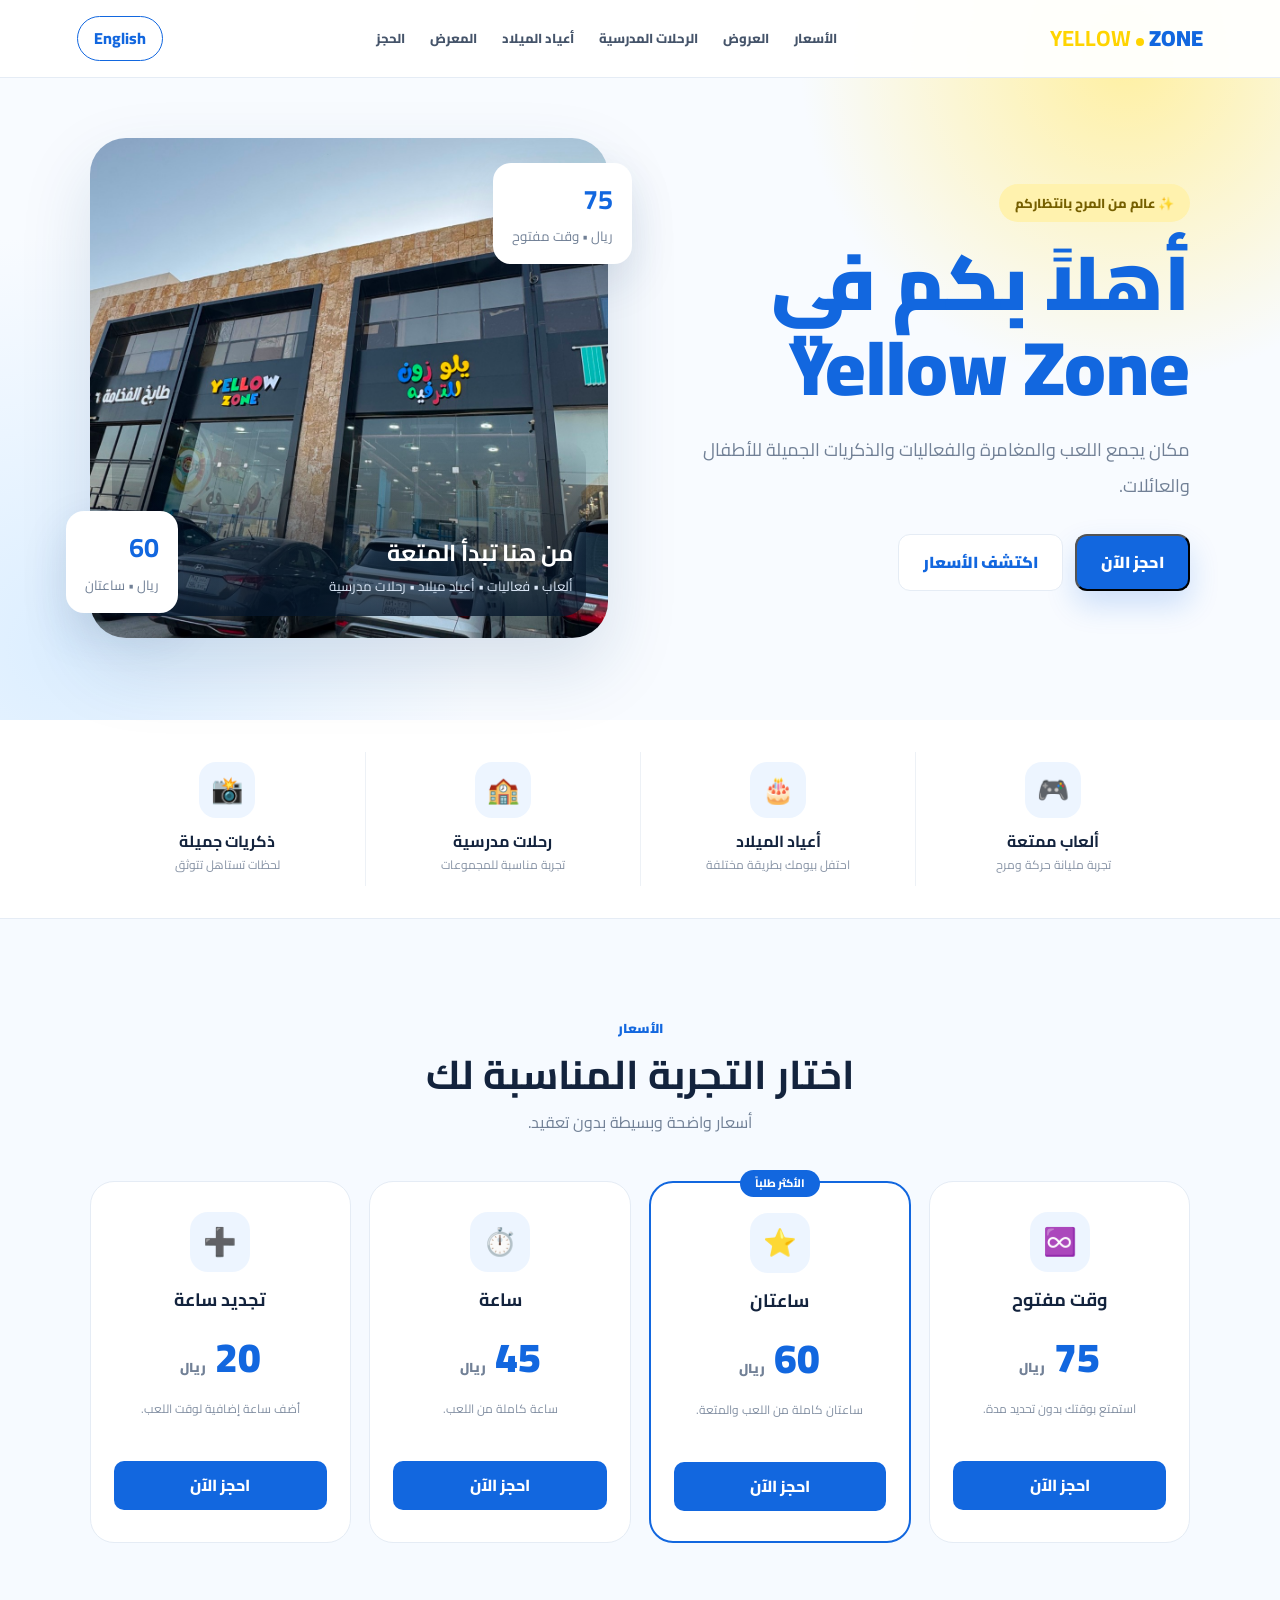
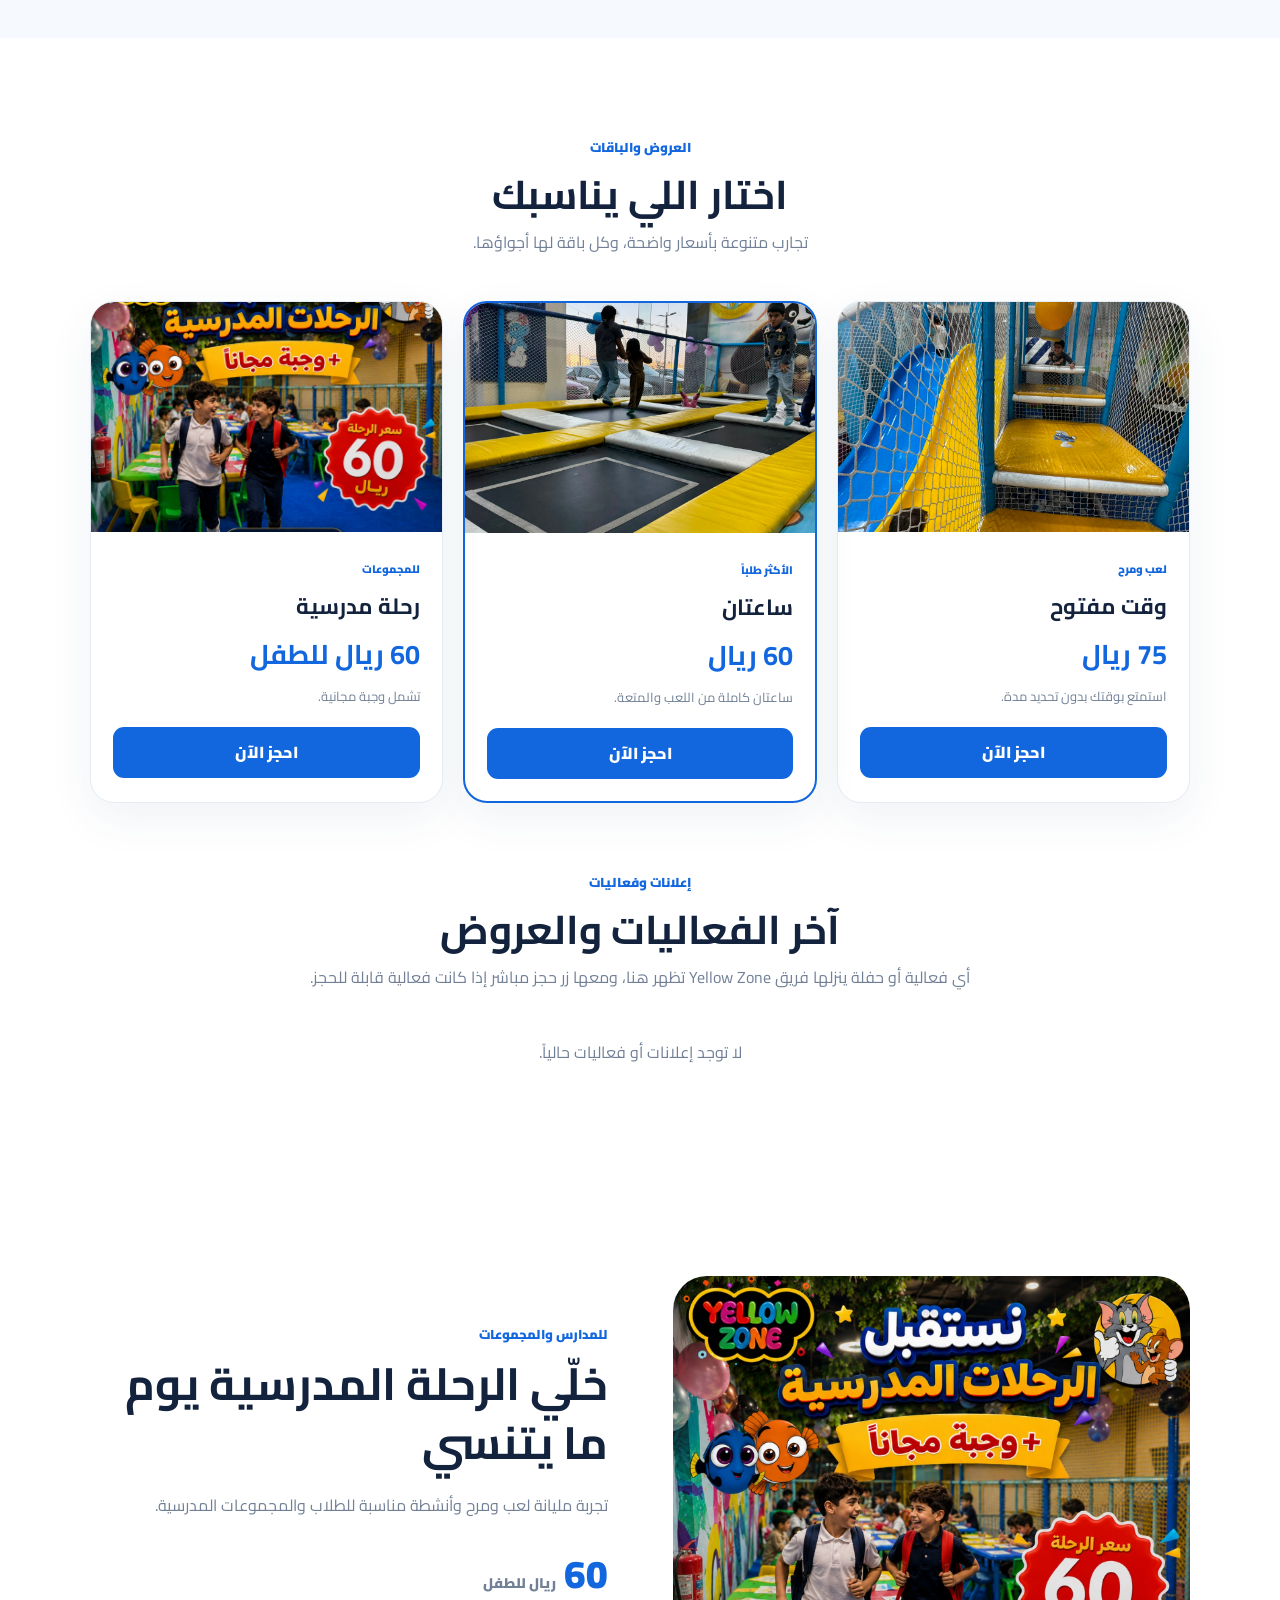
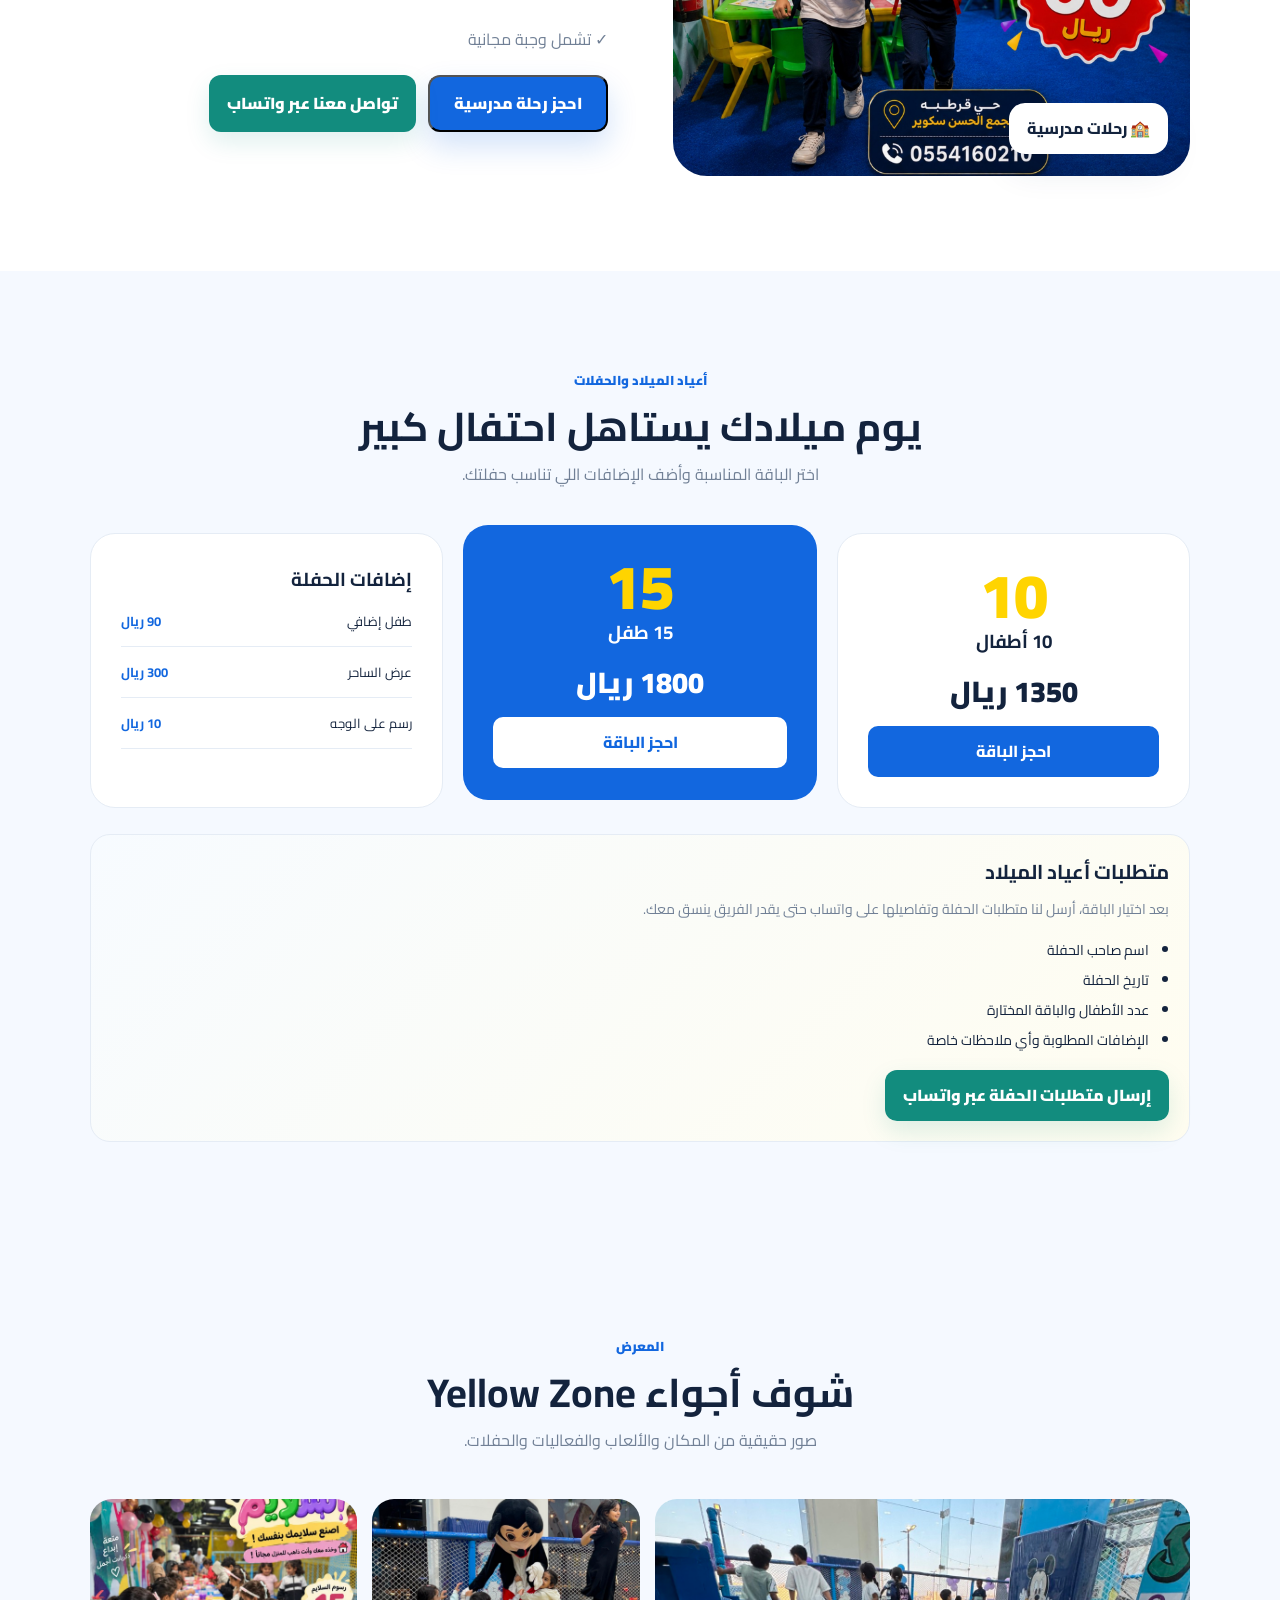
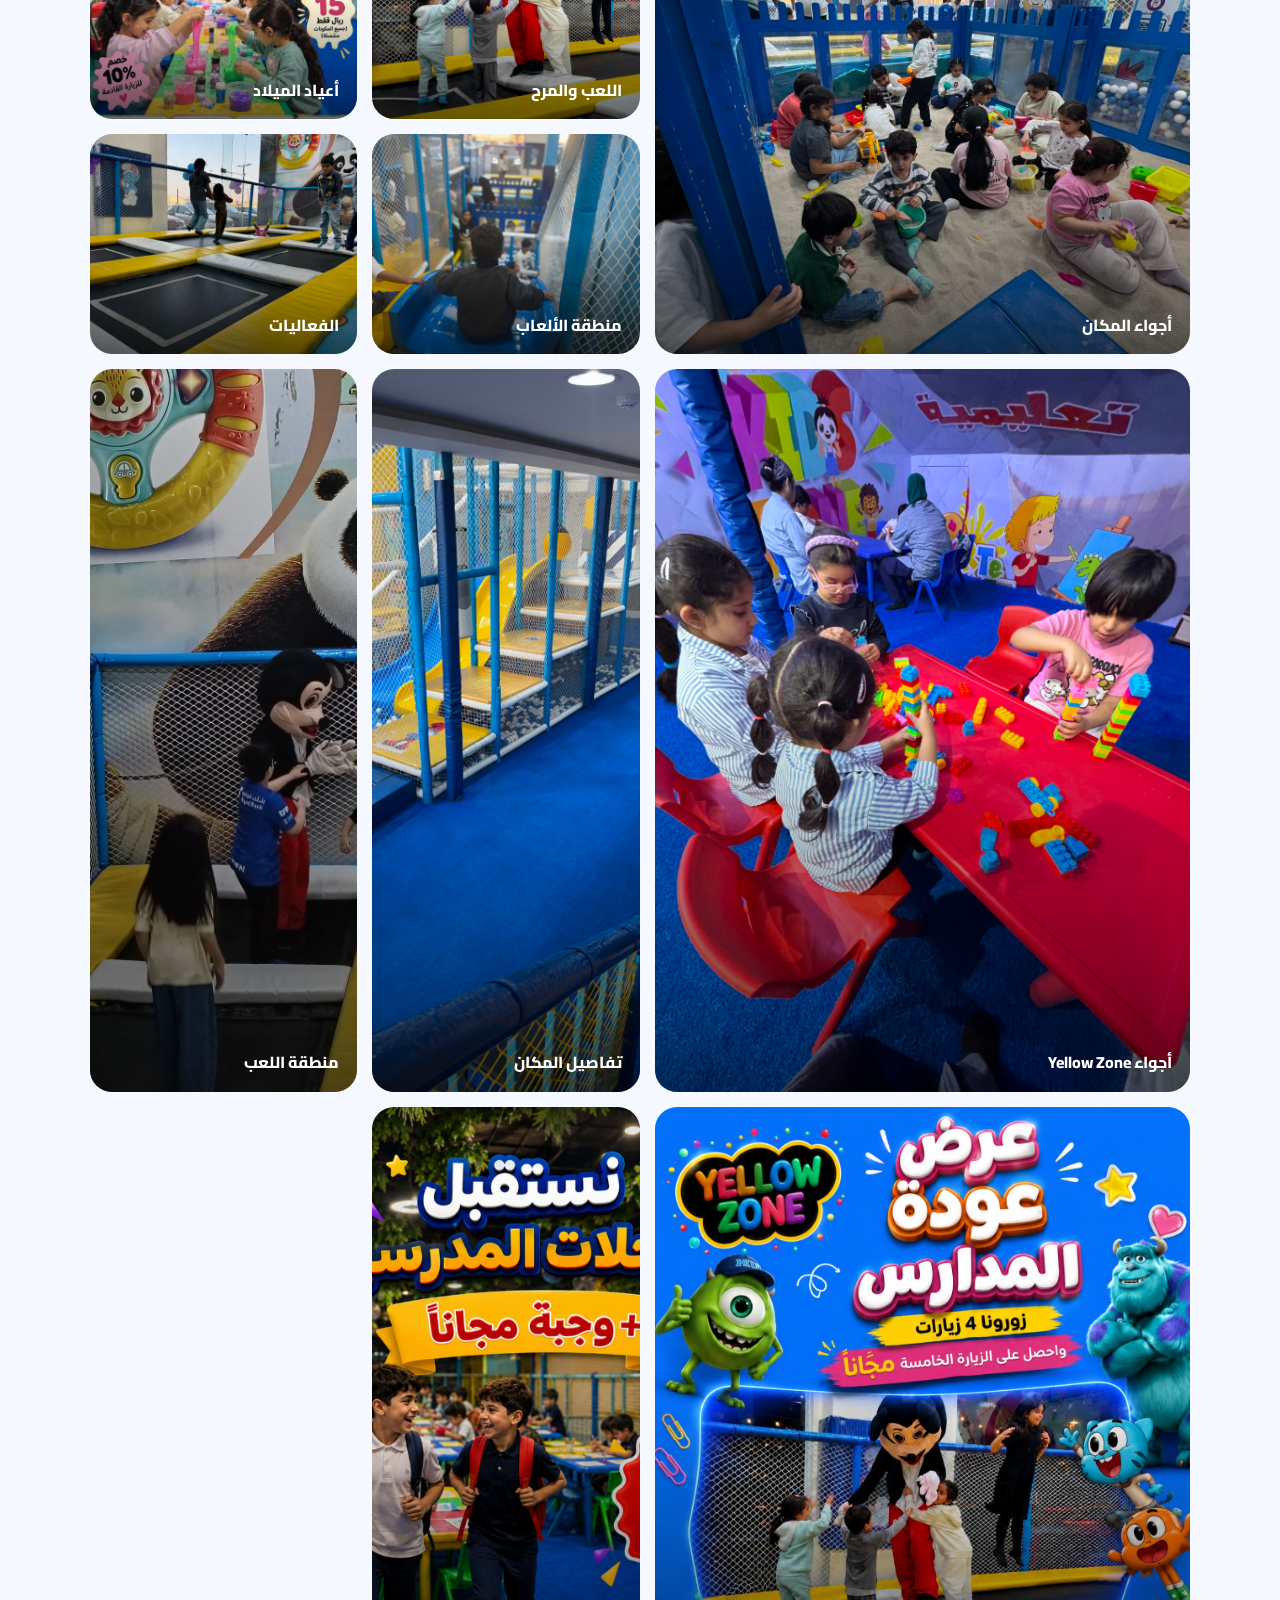
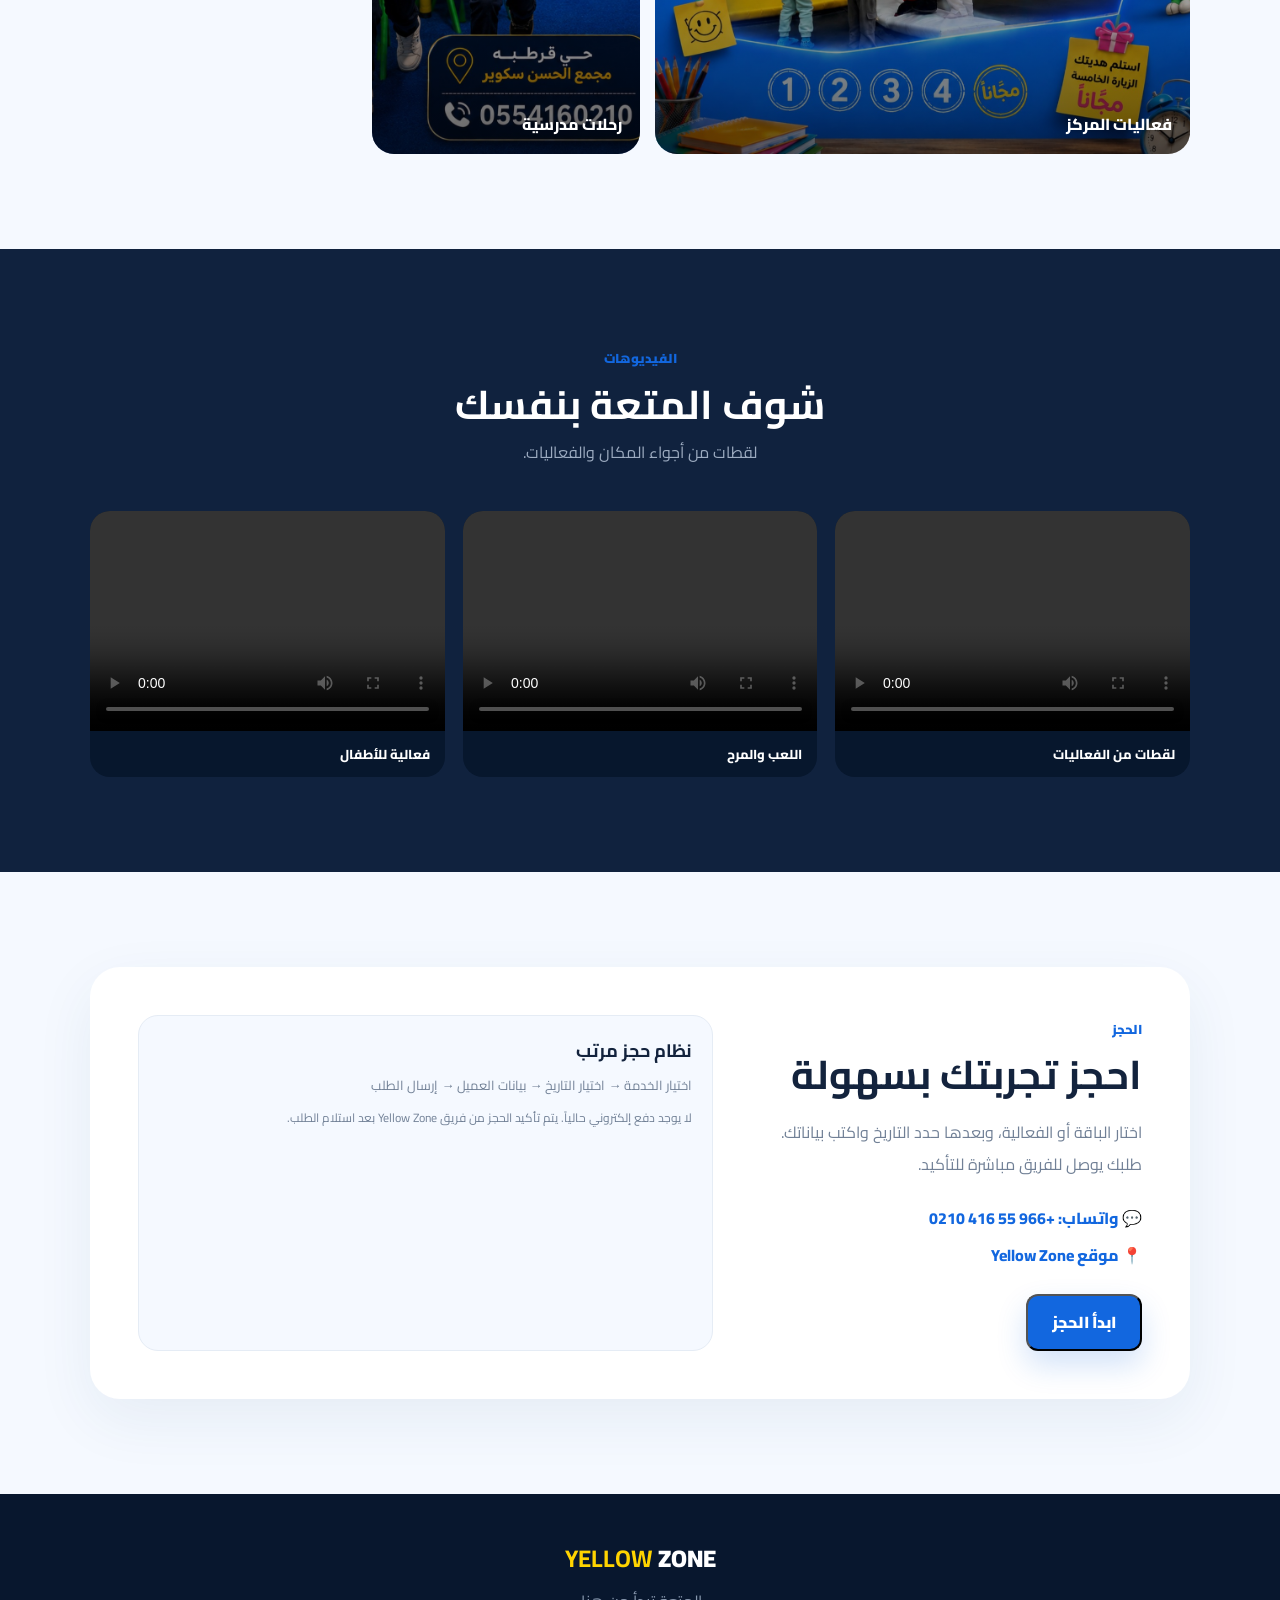
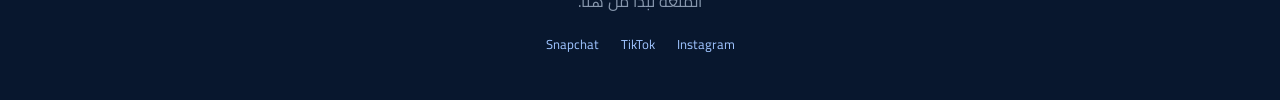
==== index.html @ bbde6876 "Add WhatsApp party and school trip contact" ====
<!doctype html>
<html lang="ar" dir="rtl">
<head>
<meta charset="utf-8">
<meta name="viewport" content="width=device-width,initial-scale=1">
<title>Yellow Zone | المنطقة الصفراء</title>
<meta name="description" content="Yellow Zone - ألعاب وفعاليات وأعياد ميلاد ورحلات مدرسية">
<style>
@import url('https://fonts.googleapis.com/css2?family=Cairo:wght@400;600;700;800;900&display=swap');
:root{--blue:#1267df;--blue2:#0a4fae;--yellow:#ffd400;--ink:#13233d;--muted:#718096;--bg:#f5f9ff;--line:#e5ecf5;--white:#fff;--green:#12a36b;--danger:#d64545}
*{box-sizing:border-box;margin:0;padding:0}html{scroll-behavior:smooth}body{font-family:Cairo,Arial,sans-serif;color:var(--ink);background:var(--bg);line-height:1.7}a{text-decoration:none;color:inherit}button,input,select,textarea{font:inherit}button{cursor:pointer}body.modal-open{overflow:hidden}
header{position:fixed;z-index:30;top:0;left:0;right:0;height:78px;padding:0 6%;display:flex;align-items:center;justify-content:space-between;background:rgba(255,255,255,.94);backdrop-filter:blur(16px);border-bottom:1px solid var(--line)}
.logo{font-size:22px;font-weight:900;direction:ltr}.logo b{color:var(--yellow)}.logo span{color:var(--blue)}.logo i{display:inline-block;width:8px;height:8px;border-radius:50%;background:var(--yellow);margin:0 5px}nav{display:flex;gap:25px}nav a{font-size:13px;font-weight:800;color:#45546a}nav a:hover{color:var(--blue)}.lang{border:1px solid var(--blue);background:#fff;color:var(--blue);padding:8px 16px;border-radius:30px;font-weight:800}
.hero{padding:130px 7% 75px;min-height:720px;display:grid;grid-template-columns:1fr 1fr;gap:65px;align-items:center;background:radial-gradient(circle at 88% 8%,#fff0a2,transparent 25%),radial-gradient(circle at 5% 90%,#dceeff,transparent 30%),#f8fbff}.hero-copy{max-width:650px}.badge{display:inline-block;background:#fff2ae;color:#755f00;border-radius:30px;padding:8px 16px;font-size:13px;font-weight:800;margin-bottom:18px}.hero h1{font-size:clamp(43px,6vw,76px);line-height:1.12;margin-bottom:22px;font-weight:900}.hero h1 span{color:var(--blue);display:block}.hero p{color:var(--muted);font-size:18px;line-height:2;margin-bottom:30px}.actions{display:flex;gap:12px}.btn{display:inline-flex;align-items:center;justify-content:center;padding:13px 24px;border-radius:12px;font-weight:900}.primary{background:var(--blue);color:#fff;box-shadow:0 14px 30px #1267df30}.secondary{background:#fff;color:var(--blue);border:1px solid var(--line)}
.hero-media{position:relative;height:500px}.hero-media img{width:100%;height:100%;object-fit:cover;border-radius:36px;box-shadow:0 30px 70px #16447725}.hero-media:after{content:"";position:absolute;inset:auto 22px 22px 22px;height:35%;border-radius:22px;background:linear-gradient(transparent,#06172bcc)}.hero-caption{position:absolute;z-index:2;bottom:38px;right:35px;color:#fff}.hero-caption strong{display:block;font-size:23px}.hero-caption small{color:#dce8f8}.float{position:absolute;z-index:3;background:#fff;padding:14px 19px;border-radius:18px;box-shadow:0 18px 45px #183b6520}.f1{top:25px;right:-24px}.f2{bottom:25px;left:-24px}.float b{display:block;font-size:27px;color:var(--blue)}.float small{color:var(--muted)}
.features{display:grid;grid-template-columns:repeat(4,1fr);background:#fff;border-bottom:1px solid var(--line);padding:32px 7%}.feature{text-align:center;padding:10px 18px;border-left:1px solid #edf1f6}.feature:last-child{border:0}.fi{width:56px;height:56px;display:grid;place-items:center;background:#edf5ff;border-radius:17px;margin:auto auto 10px;font-size:26px}.feature h3{font-size:16px}.feature p{font-size:12px;color:#8793a5}
.section{padding:95px 7%}.head{text-align:center;max-width:720px;margin:0 auto 45px}.label{color:var(--blue);font-size:13px;font-weight:900}.head h2{font-size:40px;line-height:1.35;margin:7px 0}.head p{color:var(--muted)}
.prices{background:#f6faff}.price-grid{display:grid;grid-template-columns:repeat(4,1fr);gap:18px}.card{background:#fff;border:1px solid var(--line);border-radius:24px;padding:30px 23px;text-align:center;transition:.25s}.card:hover{transform:translateY(-7px);box-shadow:0 22px 45px #17487c18}.card.featured{border:2px solid var(--blue);position:relative}.popular{position:absolute;top:-13px;right:50%;transform:translateX(50%);background:var(--blue);color:#fff;border-radius:30px;padding:4px 15px;font-size:11px;font-weight:800}.icon{width:60px;height:60px;display:grid;place-items:center;margin:auto auto 13px;background:#edf5ff;border-radius:18px;font-size:27px}.card h3{font-size:18px}.price{font-size:41px;color:var(--blue);font-weight:900;margin:7px 0}.price small{font-size:13px;color:var(--muted)}.card p{font-size:12px;color:#8390a3;min-height:44px}.card button{width:100%;margin-top:18px;border:0;background:var(--blue);color:#fff;padding:11px;border-radius:10px;font-weight:800}
.split{display:grid;grid-template-columns:1fr 1fr;gap:65px;align-items:center;background:#fff}.photo{position:relative;height:500px}.photo img{width:100%;height:100%;object-fit:cover;border-radius:34px}.photo-tag{position:absolute;bottom:22px;right:22px;background:#fff;border-radius:16px;padding:12px 18px;box-shadow:0 15px 35px #173b611c;font-weight:800}.split h2{font-size:45px;line-height:1.3;margin:8px 0 17px}.split p{color:var(--muted);line-height:2;margin-bottom:20px}.trip-price{font-size:39px;font-weight:900;color:var(--blue);margin-bottom:15px}.trip-price small{font-size:14px;color:var(--muted)}
.birthdays{background:#f5f9ff}.birthday-grid{display:grid;grid-template-columns:1fr 1fr 1fr;gap:20px}.birthday{background:#fff;border:1px solid var(--line);border-radius:25px;padding:30px;text-align:center}.birthday.main{background:var(--blue);color:#fff;border:0;transform:translateY(-8px)}.kids{font-size:62px;line-height:1;font-weight:900;color:var(--yellow)}.birthday-price{font-size:29px;font-weight:900;margin:9px 0}.birthday button{width:100%;border:0;border-radius:10px;padding:12px;background:var(--blue);color:#fff;font-weight:800}.birthday.main button{background:#fff;color:var(--blue)}.extras{text-align:right}.extra{display:flex;justify-content:space-between;padding:14px 0;border-bottom:1px solid var(--line);font-size:13px}.extra strong{color:var(--blue)}
.offers{background:#fff}.offer-grid{display:grid;grid-template-columns:repeat(3,1fr);gap:20px}.offer-card{background:#fff;border:1px solid var(--line);border-radius:24px;overflow:hidden;box-shadow:0 15px 45px #19487812;transition:.25s}.offer-card:hover{transform:translateY(-6px);box-shadow:0 22px 55px #1948781c}.offer-card img{width:100%;height:230px;object-fit:cover;display:block}.offer-body{padding:22px}.offer-body span{font-size:11px;font-weight:900;color:var(--blue)}.offer-body h3{font-size:22px;margin:7px 0}.offer-body strong{font-size:27px;color:var(--blue);display:block;margin-bottom:7px}.offer-body p{font-size:13px;color:var(--muted);min-height:42px}.offer-body button{width:100%;border:0;background:var(--blue);color:#fff;padding:12px;border-radius:11px;font-weight:900}.featured-offer{border:2px solid var(--blue)}
.contact-cta{margin-top:26px;padding:20px;border:1px solid var(--line);border-radius:20px;background:linear-gradient(135deg,#f7fbff,#fffdf0)}.contact-cta h3{margin:0 0 8px;font-size:20px}.contact-cta p{margin:0 0 14px;color:var(--muted);line-height:1.8;font-size:14px}.req-list{margin:0 0 16px;padding-right:20px;color:var(--text);line-height:2;font-size:14px}.req-list li{margin-bottom:2px}.wa-btn{display:inline-flex;align-items:center;justify-content:center;gap:8px;text-decoration:none;border-radius:12px;background:#128c7e;color:#fff;padding:12px 18px;font-weight:900;box-shadow:0 10px 24px #128c7e22}.wa-btn:hover{filter:brightness(.96)}.ads-wrap{margin-top:30px}.ads-grid{display:grid;grid-template-columns:repeat(3,1fr);gap:20px}.ad-card{background:#fff;border:1px solid var(--line);border-radius:24px;overflow:hidden;box-shadow:0 15px 45px #19487812}.ad-card img{width:100%;height:220px;object-fit:cover;display:block}.ad-body{padding:20px}.ad-body h3{font-size:21px}.ad-body p{color:var(--muted);font-size:13px;margin:8px 0 15px}.ad-meta{display:flex;align-items:center;justify-content:space-between;gap:10px}.event-badge{font-size:11px;font-weight:900;color:var(--blue);background:#edf5ff;padding:5px 10px;border-radius:30px}.ad-body button{border:0;background:var(--blue);color:#fff;border-radius:10px;padding:10px 14px;font-weight:900}.empty-ads{display:none;text-align:center;color:var(--muted);padding:20px}
.gallery-grid{display:grid;grid-template-columns:2fr 1fr 1fr;grid-template-rows:220px 220px;gap:15px}.g{position:relative;overflow:hidden;border-radius:22px;background:#dfeeff}.g:first-child{grid-row:span 2}.g img{width:100%;height:100%;object-fit:cover;transition:.35s}.g:hover img{transform:scale(1.05)}.g:after{content:"";position:absolute;inset:45% 0 0;background:linear-gradient(transparent,#0009)}.g span{position:absolute;z-index:2;bottom:15px;right:18px;color:#fff;font-weight:800}
.video-section{background:#10223e;color:#fff}.head.dark p{color:#9cabc0}.videos{display:grid;grid-template-columns:repeat(3,1fr);gap:18px}.video{background:#07172d;border-radius:20px;overflow:hidden}.video video{display:block;width:100%;height:220px;object-fit:cover}.video p{padding:12px 15px;font-weight:800;font-size:13px}
.booking{background:#f5f9ff}.booking-box{max-width:1100px;margin:auto;background:#fff;border-radius:30px;padding:48px;display:grid;grid-template-columns:.8fr 1.2fr;gap:45px;box-shadow:0 20px 60px #19487812}.booking-info h2{font-size:40px;line-height:1.3;margin:7px 0 15px}.booking-info p{color:var(--muted);line-height:2}.contact{margin-top:25px;display:grid;gap:9px;font-weight:800}.contact a{color:var(--blue)}.booking-start{margin-top:25px}.booking-preview{background:#f5f9ff;border:1px solid var(--line);border-radius:20px;padding:20px}.booking-preview strong{display:block;font-size:18px;margin-bottom:4px}.booking-preview span{font-size:13px;color:var(--muted)}
.form-note{color:var(--muted);font-size:12px;margin-top:10px}form{display:grid;grid-template-columns:1fr 1fr;gap:15px}label{font-size:12px;font-weight:800;display:grid;gap:6px}input,select,textarea{border:1px solid #dce5f0;border-radius:12px;padding:12px;outline:0;width:100%;background:#fff;color:var(--ink)}input:focus,select:focus,textarea:focus{border-color:var(--blue);box-shadow:0 0 0 3px #1267df12}textarea{min-height:100px;resize:vertical}.full{grid-column:1/-1}.submit{grid-column:1/-1;border:0;background:var(--blue);color:#fff;border-radius:11px;padding:14px;font-weight:900}.submit:disabled{opacity:.65;cursor:not-allowed}.modal-form input,.modal-form select,.modal-form textarea{font:inherit;font-size:15px;min-height:46px}.modal-form label{color:var(--ink)}.modal-form input::placeholder,.modal-form textarea::placeholder{color:#9aa7b8}
.modal{position:fixed;inset:0;z-index:100;display:none;align-items:center;justify-content:center;padding:20px;background:#07172dcc;backdrop-filter:blur(7px)}.modal.show{display:flex}.modal-card{width:min(820px,100%);max-height:92vh;overflow:auto;background:#fff;border-radius:30px;box-shadow:0 30px 90px #0005;position:relative}.modal-top{padding:25px 30px 18px;border-bottom:1px solid var(--line);display:flex;align-items:center;justify-content:space-between;gap:20px}.modal-top h3{font-size:25px}.close{border:0;background:#f1f5fa;color:var(--ink);width:42px;height:42px;border-radius:50%;font-size:23px}.selected-service{margin:20px 30px 0;background:linear-gradient(135deg,#edf5ff,#fff8c7);border:1px solid #dbe8f7;border-radius:20px;padding:16px;display:flex;align-items:center;justify-content:space-between;gap:15px}.selected-service b{font-size:18px}.selected-service span{display:block;color:var(--muted);font-size:12px}.modal-form{padding:22px 30px 30px}.modal-form .submit{margin-top:3px}.date-tools{display:flex;gap:8px;flex-wrap:wrap;margin-top:7px}.date-chip{border:1px solid var(--line);background:#fff;padding:6px 9px;border-radius:9px;font-size:11px;color:var(--muted)}
.toast{position:fixed;z-index:150;left:20px;bottom:20px;max-width:390px;background:#10223e;color:#fff;padding:14px 17px;border-radius:13px;box-shadow:0 15px 40px #0004;display:none}.toast.show{display:block}.toast.success{background:#0d7651}.toast.error{background:#a83232}
footer{background:#08172e;color:#fff;text-align:center;padding:45px 7%}.flogo{font-size:24px;font-weight:900;direction:ltr}.flogo b{color:var(--yellow)}.flogo span{color:#fff}footer p{color:#8797ad;margin:8px 0 18px}.socials{display:flex;justify-content:center;gap:22px;color:#9fc4ff;font-size:13px}
@media(max-width:950px){nav{display:none}.hero{grid-template-columns:1fr;padding-top:115px}.hero-copy{text-align:center;margin:auto}.hero p{margin-left:auto;margin-right:auto}.actions{justify-content:center}.hero-media{max-width:650px;width:100%;margin:auto}.features{grid-template-columns:1fr 1fr}.price-grid{grid-template-columns:1fr 1fr}.split{grid-template-columns:1fr}.birthday-grid{grid-template-columns:1fr}.birthday.main{transform:none}.booking-box{grid-template-columns:1fr}.videos,.ads-grid,.offer-grid{grid-template-columns:1fr 1fr}}
@media(max-width:600px){.req-list{padding-right:18px}.contact-cta{padding:17px}.wa-btn{width:100%}header{padding:0 18px}.hero{padding-left:20px;padding-right:20px}.hero h1{font-size:43px}.actions{flex-direction:column}.hero-media{height:370px}.f1{right:5px}.f2{left:5px}.features{grid-template-columns:1fr}.feature{border:0;border-bottom:1px solid #edf1f6}.price-grid,.offer-grid,.ads-grid,.videos{grid-template-columns:1fr}.section{padding:70px 20px}.head h2{font-size:31px}.gallery-grid{grid-template-columns:1fr 1fr;grid-template-rows:180px 180px}.g:first-child{grid-row:span 2}.booking-box{padding:25px}.modal-card{border-radius:22px}.modal-top,.modal-form{padding-left:20px;padding-right:20px}.selected-service{margin-left:20px;margin-right:20px}form{grid-template-columns:1fr}.full,.submit{grid-column:auto}.booking-preview{margin-top:15px}}
</style>
</head>
<body>
<header>
  <div class="logo"><b>YELLOW</b><i></i><span>ZONE</span></div>
  <nav>
    <a href="#prices" data-ar="الأسعار" data-en="Prices">الأسعار</a>
    <a href="#offers" data-ar="العروض" data-en="Offers">العروض</a>
    <a href="#trips" data-ar="الرحلات المدرسية" data-en="School Trips">الرحلات المدرسية</a>
    <a href="#birthdays" data-ar="أعياد الميلاد" data-en="Birthdays">أعياد الميلاد</a>
    <a href="#gallery" data-ar="المعرض" data-en="Gallery">المعرض</a>
    <a href="#booking" data-ar="الحجز" data-en="Booking">الحجز</a>
  </nav>
  <button class="lang" id="langButton" type="button">English</button>
</header>

<main>
<section class="hero">
  <div class="hero-copy">
    <div class="badge" data-ar="✨ عالم من المرح بانتظاركم" data-en="✨ A world of fun is waiting for you">✨ عالم من المرح بانتظاركم</div>
    <h1><span data-ar="أهلاً بكم في" data-en="Welcome to">أهلاً بكم في</span> <span>Yellow Zone</span></h1>
    <p data-ar="مكان يجمع اللعب والمغامرة والفعاليات والذكريات الجميلة للأطفال والعائلات." data-en="A place where play, adventure, activities, and beautiful memories come together for kids and families.">مكان يجمع اللعب والمغامرة والفعاليات والذكريات الجميلة للأطفال والعائلات.</p>
    <div class="actions"><button class="btn primary" type="button" onclick="openBooking('open')" data-ar="احجز الآن" data-en="Book Now">احجز الآن</button><a class="btn secondary" href="#prices" data-ar="اكتشف الأسعار" data-en="Explore Prices">اكتشف الأسعار</a></div>
  </div>
  <div class="hero-media">
    <img src="assets/images/yellow-zone-05.jpg" alt="واجهة Yellow Zone" data-ar-alt="واجهة Yellow Zone" data-en-alt="Yellow Zone entrance">
    <div class="hero-caption"><strong data-ar="من هنا تبدأ المتعة" data-en="The fun starts here">من هنا تبدأ المتعة</strong><small data-ar="ألعاب • فعاليات • أعياد ميلاد • رحلات مدرسية" data-en="Play • Activities • Birthdays • School Trips">ألعاب • فعاليات • أعياد ميلاد • رحلات مدرسية</small></div>
    <div class="float f1"><b>75</b><small data-ar="ريال • وقت مفتوح" data-en="SAR • Open Time">ريال • وقت مفتوح</small></div>
    <div class="float f2"><b>60</b><small data-ar="ريال • ساعتان" data-en="SAR • 2 Hours">ريال • ساعتان</small></div>
  </div>
</section>

<div class="features">
  <div class="feature"><div class="fi">🎮</div><h3 data-ar="ألعاب ممتعة" data-en="Fun Games">ألعاب ممتعة</h3><p data-ar="تجربة مليانة حركة ومرح" data-en="An experience full of movement and fun">تجربة مليانة حركة ومرح</p></div>
  <div class="feature"><div class="fi">🎂</div><h3 data-ar="أعياد الميلاد" data-en="Birthdays">أعياد الميلاد</h3><p data-ar="احتفل بيومك بطريقة مختلفة" data-en="Celebrate your special day differently">احتفل بيومك بطريقة مختلفة</p></div>
  <div class="feature"><div class="fi">🏫</div><h3 data-ar="رحلات مدرسية" data-en="School Trips">رحلات مدرسية</h3><p data-ar="تجربة مناسبة للمجموعات" data-en="A great experience for groups">تجربة مناسبة للمجموعات</p></div>
  <div class="feature"><div class="fi">📸</div><h3 data-ar="ذكريات جميلة" data-en="Beautiful Memories">ذكريات جميلة</h3><p data-ar="لحظات تستاهل تتوثق" data-en="Moments worth remembering">لحظات تستاهل تتوثق</p></div>
</div>

<section class="section prices" id="prices">
  <div class="head"><span class="label" data-ar="الأسعار" data-en="Prices">الأسعار</span><h2 data-ar="اختار التجربة المناسبة لك" data-en="Choose the experience that suits you">اختار التجربة المناسبة لك</h2><p data-ar="أسعار واضحة وبسيطة بدون تعقيد." data-en="Clear and simple prices, with no complications.">أسعار واضحة وبسيطة بدون تعقيد.</p></div>
  <div class="price-grid">
    <div class="card"><div class="icon">♾️</div><h3 data-ar="وقت مفتوح" data-en="Open Time">وقت مفتوح</h3><div class="price">75 <small data-ar="ريال" data-en="SAR">ريال</small></div><p data-ar="استمتع بوقتك بدون تحديد مدة." data-en="Enjoy your time with no time limit.">استمتع بوقتك بدون تحديد مدة.</p><button type="button" onclick="openBooking('open')" data-ar="احجز الآن" data-en="Book Now">احجز الآن</button></div>
    <div class="card featured"><div class="popular" data-ar="الأكثر طلباً" data-en="Most Popular">الأكثر طلباً</div><div class="icon">⭐</div><h3 data-ar="ساعتان" data-en="2 Hours">ساعتان</h3><div class="price">60 <small data-ar="ريال" data-en="SAR">ريال</small></div><p data-ar="ساعتان كاملة من اللعب والمتعة." data-en="Two full hours of play and fun.">ساعتان كاملة من اللعب والمتعة.</p><button type="button" onclick="openBooking('two-hours')" data-ar="احجز الآن" data-en="Book Now">احجز الآن</button></div>
    <div class="card"><div class="icon">⏱️</div><h3 data-ar="ساعة" data-en="1 Hour">ساعة</h3><div class="price">45 <small data-ar="ريال" data-en="SAR">ريال</small></div><p data-ar="ساعة كاملة من اللعب." data-en="One full hour of play.">ساعة كاملة من اللعب.</p><button type="button" onclick="openBooking('one-hour')" data-ar="احجز الآن" data-en="Book Now">احجز الآن</button></div>
    <div class="card"><div class="icon">➕</div><h3 data-ar="تجديد ساعة" data-en="Hour Extension">تجديد ساعة</h3><div class="price">20 <small data-ar="ريال" data-en="SAR">ريال</small></div><p data-ar="أضف ساعة إضافية لوقت اللعب." data-en="Add an extra hour to your play time.">أضف ساعة إضافية لوقت اللعب.</p><button type="button" onclick="openBooking('extension')" data-ar="احجز الآن" data-en="Book Now">احجز الآن</button></div>
  </div>
</section>

<section class="section offers" id="offers">
  <div class="head"><span class="label" data-ar="العروض والباقات" data-en="Offers & Packages">العروض والباقات</span><h2 data-ar="اختار اللي يناسبك" data-en="Choose what suits you">اختار اللي يناسبك</h2><p data-ar="تجارب متنوعة بأسعار واضحة، وكل باقة لها أجواؤها." data-en="Different experiences with clear prices, each with its own atmosphere.">تجارب متنوعة بأسعار واضحة، وكل باقة لها أجواؤها.</p></div>
  <div class="offer-grid">
    <article class="offer-card"><img src="assets/images/yellow-zone-08.jpg" alt="أجواء الألعاب في Yellow Zone"><div class="offer-body"><span data-ar="لعب ومرح" data-en="Play & Fun">لعب ومرح</span><h3 data-ar="وقت مفتوح" data-en="Open Time">وقت مفتوح</h3><strong data-ar="75 ريال" data-en="75 SAR">75 ريال</strong><p data-ar="استمتع بوقتك بدون تحديد مدة." data-en="Enjoy your time with no time limit.">استمتع بوقتك بدون تحديد مدة.</p><button type="button" onclick="openBooking('open')" data-ar="احجز الآن" data-en="Book Now">احجز الآن</button></div></article>
    <article class="offer-card featured-offer"><img src="assets/images/yellow-zone-04.jpg" alt="أجواء اللعب في Yellow Zone"><div class="offer-body"><span data-ar="الأكثر طلباً" data-en="Most Popular">الأكثر طلباً</span><h3 data-ar="ساعتان" data-en="2 Hours">ساعتان</h3><strong data-ar="60 ريال" data-en="60 SAR">60 ريال</strong><p data-ar="ساعتان كاملة من اللعب والمتعة." data-en="Two full hours of play and fun.">ساعتان كاملة من اللعب والمتعة.</p><button type="button" onclick="openBooking('two-hours')" data-ar="احجز الآن" data-en="Book Now">احجز الآن</button></div></article>
    <article class="offer-card"><img src="assets/images/yellow-zone-15.png" alt="رحلة مدرسية في Yellow Zone"><div class="offer-body"><span data-ar="للمجموعات" data-en="For Groups">للمجموعات</span><h3 data-ar="رحلة مدرسية" data-en="School Trip">رحلة مدرسية</h3><strong data-ar="60 ريال للطفل" data-en="60 SAR per child">60 ريال للطفل</strong><p data-ar="تشمل وجبة مجانية." data-en="Includes a complimentary meal.">تشمل وجبة مجانية.</p><button type="button" onclick="openBooking('school-trip')" data-ar="احجز الآن" data-en="Book Now">احجز الآن</button></div></article>
  </div>
  <div class="ads-wrap" id="adsWrap">
    <div class="head" style="margin-top:65px;margin-bottom:28px"><span class="label" data-ar="إعلانات وفعاليات" data-en="Announcements & Events">إعلانات وفعاليات</span><h2 data-ar="آخر الفعاليات والعروض" data-en="Latest events & announcements">آخر الفعاليات والعروض</h2><p data-ar="أي فعالية أو حفلة ينزلها فريق Yellow Zone تظهر هنا، ومعها زر حجز مباشر إذا كانت فعالية قابلة للحجز." data-en="Events and parties posted by Yellow Zone appear here, with a direct booking button when the announcement is bookable.">أي فعالية أو حفلة ينزلها فريق Yellow Zone تظهر هنا، ومعها زر حجز مباشر إذا كانت فعالية قابلة للحجز.</p></div>
    <div class="ads-grid" id="adsGrid"></div><div class="empty-ads" id="emptyAds" data-ar="لا توجد إعلانات أو فعاليات حالياً." data-en="There are no announcements or events right now.">لا توجد إعلانات أو فعاليات حالياً.</div>
  </div>
</section>

<section class="section split" id="trips">
  <div class="photo"><img src="assets/images/yellow-zone-15.png" alt="رحلات مدرسية في Yellow Zone"><div class="photo-tag" data-ar="🏫 رحلات مدرسية" data-en="🏫 School Trips">🏫 رحلات مدرسية</div></div>
  <div><span class="label" data-ar="للمدارس والمجموعات" data-en="For Schools & Groups">للمدارس والمجموعات</span><h2 data-ar="خلّي الرحلة المدرسية يوم ما يتنسي" data-en="Make the school trip a day to remember">خلّي الرحلة المدرسية يوم ما يتنسي</h2><p data-ar="تجربة مليانة لعب ومرح وأنشطة مناسبة للطلاب والمجموعات المدرسية." data-en="An experience full of play, fun, and activities suitable for students and school groups.">تجربة مليانة لعب ومرح وأنشطة مناسبة للطلاب والمجموعات المدرسية.</p><div class="trip-price">60 <small data-ar="ريال للطفل" data-en="SAR per child">ريال للطفل</small></div><p data-ar="✓ تشمل وجبة مجانية" data-en="✓ Includes a complimentary meal">✓ تشمل وجبة مجانية</p><div class="actions"><button class="btn primary" type="button" onclick="openBooking('school-trip')" data-ar="احجز رحلة مدرسية" data-en="Book a School Trip">احجز رحلة مدرسية</button><a class="wa-btn" target="_blank" rel="noopener" href="https://wa.me/966554160210" data-ar="تواصل معنا عبر واتساب" data-en="Contact us on WhatsApp">تواصل معنا عبر واتساب</a></div></div>
</section>

<section class="section birthdays" id="birthdays">
  <div class="head"><span class="label" data-ar="أعياد الميلاد والحفلات" data-en="Birthdays & Parties">أعياد الميلاد والحفلات</span><h2 data-ar="يوم ميلادك يستاهل احتفال كبير" data-en="Your birthday deserves a big celebration">يوم ميلادك يستاهل احتفال كبير</h2><p data-ar="اختر الباقة المناسبة وأضف الإضافات اللي تناسب حفلتك." data-en="Choose the package that suits you and add the extras for your party.">اختر الباقة المناسبة وأضف الإضافات اللي تناسب حفلتك.</p></div>
  <div class="birthday-grid">
    <div class="birthday"><div class="kids">10</div><h3 data-ar="10 أطفال" data-en="10 Kids">10 أطفال</h3><div class="birthday-price" data-ar="1350 ريال" data-en="1350 SAR">1350 ريال</div><button type="button" onclick="openBooking('birthday-10')" data-ar="احجز الباقة" data-en="Book Package">احجز الباقة</button></div>
    <div class="birthday main"><div class="kids">15</div><h3 data-ar="15 طفل" data-en="15 Kids">15 طفل</h3><div class="birthday-price" data-ar="1800 ريال" data-en="1800 SAR">1800 ريال</div><button type="button" onclick="openBooking('birthday-15')" data-ar="احجز الباقة" data-en="Book Package">احجز الباقة</button></div>
    <div class="birthday extras"><h3 data-ar="إضافات الحفلة" data-en="Party Extras">إضافات الحفلة</h3><div class="extra"><span data-ar="طفل إضافي" data-en="Additional Child">طفل إضافي</span><strong data-ar="90 ريال" data-en="90 SAR">90 ريال</strong></div><div class="extra"><span data-ar="عرض الساحر" data-en="Magician Show">عرض الساحر</span><strong data-ar="300 ريال" data-en="300 SAR">300 ريال</strong></div><div class="extra"><span data-ar="رسم على الوجه" data-en="Face Painting">رسم على الوجه</span><strong data-ar="10 ريال" data-en="10 SAR">10 ريال</strong></div></div>
  </div>
  <div class="contact-cta">
    <h3 data-ar="متطلبات أعياد الميلاد" data-en="Birthday Party Requirements">متطلبات أعياد الميلاد</h3>
    <p data-ar="بعد اختيار الباقة، أرسل لنا متطلبات الحفلة وتفاصيلها على واتساب حتى يقدر الفريق ينسق معك." data-en="After choosing your package, send your party requirements and details to us on WhatsApp so our team can coordinate with you.">بعد اختيار الباقة، أرسل لنا متطلبات الحفلة وتفاصيلها على واتساب حتى يقدر الفريق ينسق معك.</p>
    <ul class="req-list">
      <li data-ar="اسم صاحب الحفلة" data-en="Birthday person's name">اسم صاحب الحفلة</li>
      <li data-ar="تاريخ الحفلة" data-en="Party date">تاريخ الحفلة</li>
      <li data-ar="عدد الأطفال والباقة المختارة" data-en="Number of children and selected package">عدد الأطفال والباقة المختارة</li>
      <li data-ar="الإضافات المطلوبة وأي ملاحظات خاصة" data-en="Requested extras and any special notes">الإضافات المطلوبة وأي ملاحظات خاصة</li>
    </ul>
    <a class="wa-btn" target="_blank" rel="noopener" href="https://wa.me/966554160210" data-ar="إرسال متطلبات الحفلة عبر واتساب" data-en="Send party requirements on WhatsApp">إرسال متطلبات الحفلة عبر واتساب</a>
  </div>
</section>

<section class="section" id="gallery">
  <div class="head"><span class="label" data-ar="المعرض" data-en="Gallery">المعرض</span><h2 data-ar="شوف أجواء Yellow Zone" data-en="See the Yellow Zone atmosphere">شوف أجواء Yellow Zone</h2><p data-ar="صور حقيقية من المكان والألعاب والفعاليات والحفلات." data-en="Real photos from the venue, games, activities, and parties.">صور حقيقية من المكان والألعاب والفعاليات والحفلات.</p></div>
  <div class="gallery-grid">
    <div class="g"><img src="assets/images/yellow-zone-07.jpg" alt="منطقة اللعب"><span data-ar="أجواء المكان" data-en="Venue Atmosphere">أجواء المكان</span></div><div class="g"><img src="assets/images/yellow-zone-01.jpg" alt="الألعاب"><span data-ar="اللعب والمرح" data-en="Play & Fun">اللعب والمرح</span></div><div class="g"><img src="assets/images/yellow-zone-11.jpg" alt="فعالية عيد ميلاد"><span data-ar="أعياد الميلاد" data-en="Birthdays">أعياد الميلاد</span></div><div class="g"><img src="assets/images/yellow-zone-03.jpg" alt="منطقة الألعاب"><span data-ar="منطقة الألعاب" data-en="Play Area">منطقة الألعاب</span></div><div class="g"><img src="assets/images/yellow-zone-04.jpg" alt="الفعاليات"><span data-ar="الفعاليات" data-en="Activities">الفعاليات</span></div><div class="g"><img src="assets/images/yellow-zone-02.jpg" alt="أجواء Yellow Zone"><span data-ar="أجواء Yellow Zone" data-en="Yellow Zone Atmosphere">أجواء Yellow Zone</span></div><div class="g"><img src="assets/images/yellow-zone-06.jpg" alt="تفاصيل المكان"><span data-ar="تفاصيل المكان" data-en="Venue Details">تفاصيل المكان</span></div><div class="g"><img src="assets/images/yellow-zone-10.jpg" alt="منطقة اللعب"><span data-ar="منطقة اللعب" data-en="Play Zone">منطقة اللعب</span></div><div class="g"><img src="assets/images/yellow-zone-14.png" alt="فعالية داخل المركز"><span data-ar="فعاليات المركز" data-en="Center Activities">فعاليات المركز</span></div><div class="g"><img src="assets/images/yellow-zone-15.png" alt="رحلة مدرسية"><span data-ar="رحلات مدرسية" data-en="School Trips">رحلات مدرسية</span></div>
  </div>
</section>

<section class="section video-section">
  <div class="head dark"><span class="label" data-ar="الفيديوهات" data-en="Videos">الفيديوهات</span><h2 data-ar="شوف المتعة بنفسك" data-en="See the fun for yourself">شوف المتعة بنفسك</h2><p data-ar="لقطات من أجواء المكان والفعاليات." data-en="Clips from the venue and activities.">لقطات من أجواء المكان والفعاليات.</p></div>
  <div class="videos"><div class="video"><video controls playsinline preload="metadata" src="assets/videos/yellow-zone-video-02.mp4"></video><p data-ar="لقطات من الفعاليات" data-en="Activity moments">لقطات من الفعاليات</p></div><div class="video"><video controls playsinline preload="metadata" src="assets/videos/yellow-zone-video-04.mp4"></video><p data-ar="اللعب والمرح" data-en="Play & fun">اللعب والمرح</p></div><div class="video"><video controls playsinline preload="metadata" src="assets/videos/yellow-zone-video-05.mp4"></video><p data-ar="فعالية للأطفال" data-en="Kids activity">فعالية للأطفال</p></div></div>
</section>

<section class="section booking" id="booking">
  <div class="booking-box">
    <div class="booking-info"><span class="label" data-ar="الحجز" data-en="Booking">الحجز</span><h2 data-ar="احجز تجربتك بسهولة" data-en="Book your experience easily">احجز تجربتك بسهولة</h2><p data-ar="اختار الباقة أو الفعالية، وبعدها حدد التاريخ واكتب بياناتك. طلبك يوصل للفريق مباشرة للتأكيد." data-en="Choose a package or event, then select your date and enter your details. Your request goes directly to our team for confirmation.">اختار الباقة أو الفعالية، وبعدها حدد التاريخ واكتب بياناتك. طلبك يوصل للفريق مباشرة للتأكيد.</p><div class="contact"><div>💬 <a target="_blank" rel="noopener" href="https://wa.me/966554160210" data-ar="واتساب: +966 55 416 0210" data-en="WhatsApp: +966 55 416 0210">واتساب: +966 55 416 0210</a></div><div>📍 <a target="_blank" rel="noopener" href="https://maps.app.goo.gl/ALGmWMEhsNHwmmBX8" data-ar="موقع Yellow Zone" data-en="Yellow Zone Location">موقع Yellow Zone</a></div></div><div class="booking-start"><button class="btn primary" type="button" onclick="openBooking('open')" data-ar="ابدأ الحجز" data-en="Start Booking">ابدأ الحجز</button></div></div>
    <div class="booking-preview"><strong data-ar="نظام حجز مرتب" data-en="A clean booking system">نظام حجز مرتب</strong><span data-ar="اختيار الخدمة → اختيار التاريخ → بيانات العميل → إرسال الطلب" data-en="Choose service → choose date → customer details → send request">اختيار الخدمة → اختيار التاريخ → بيانات العميل → إرسال الطلب</span><p class="form-note" data-ar="لا يوجد دفع إلكتروني حالياً. يتم تأكيد الحجز من فريق Yellow Zone بعد استلام الطلب." data-en="Online payment is not available yet. The Yellow Zone team confirms your booking after receiving the request.">لا يوجد دفع إلكتروني حالياً. يتم تأكيد الحجز من فريق Yellow Zone بعد استلام الطلب.</p></div>
  </div>
</section>
</main>

<footer><div class="flogo"><b>YELLOW</b> <span>ZONE</span></div><p data-ar="المتعة تبدأ من هنا." data-en="The fun starts here.">المتعة تبدأ من هنا.</p><div class="socials"><a target="_blank" rel="noopener" href="https://www.instagram.com/yellow.zoooon24/">Instagram</a><a target="_blank" rel="noopener" href="https://www.tiktok.com/@yellowzooone24">TikTok</a><a target="_blank" rel="noopener" href="https://www.snapchat.com/add/yellowzoooone24">Snapchat</a></div></footer>

<div class="modal" id="bookingModal" aria-hidden="true">
  <div class="modal-card" role="dialog" aria-modal="true" aria-labelledby="modalTitle">
    <div class="modal-top"><div><span class="label" data-ar="حجز Yellow Zone" data-en="Yellow Zone Booking">حجز Yellow Zone</span><h3 id="modalTitle" data-ar="أكمل بيانات الحجز" data-en="Complete your booking">أكمل بيانات الحجز</h3></div><button class="close" id="closeModal" type="button" aria-label="Close">×</button></div>
    <div class="selected-service"><div><b id="selectedServiceName">وقت مفتوح</b><span id="selectedServiceMeta">75 ريال</span></div><button class="btn secondary" type="button" onclick="closeBooking()" data-ar="تغيير الخدمة" data-en="Change service">تغيير الخدمة</button></div>
    <form class="modal-form" id="bookingForm">
      <label data-ar="الاسم الكامل" data-en="Full Name">الاسم الكامل<input id="name" required autocomplete="name" placeholder="اكتب اسمك" data-ar-placeholder="اكتب اسمك" data-en-placeholder="Enter your name"></label>
      <label data-ar="رقم الجوال" data-en="Phone Number">رقم الجوال<input id="phone" required type="tel" inputmode="tel" autocomplete="tel" minlength="9" placeholder="05xxxxxxxx" data-ar-placeholder="05xxxxxxxx" data-en-placeholder="05xxxxxxxx"></label>
      <label data-ar="عدد الأشخاص" data-en="Number of People">عدد الأشخاص<input id="guests" required min="1" step="1" type="number" inputmode="numeric" placeholder="مثلاً 5" data-ar-placeholder="مثلاً 5" data-en-placeholder="e.g. 5"></label>
      <label data-ar="التاريخ" data-en="Date">التاريخ<input id="date" required type="date"></label>
      <label data-ar="الخدمة" data-en="Service">الخدمة<select id="service" required></select></label>
      <label class="full" data-ar="ملاحظات" data-en="Notes">ملاحظات<textarea id="notes" placeholder="أي ملاحظات إضافية..." data-ar-placeholder="أي ملاحظات إضافية..." data-en-placeholder="Any additional notes..."></textarea></label>
      <button class="submit" type="submit" data-ar="إرسال طلب الحجز" data-en="Send Booking Request">إرسال طلب الحجز</button>
    </form>
  </div>
</div>
<div class="toast" id="toast"></div>

<script>
'use strict';
const SUPABASE_URL='https://wmqjlbrgdjgfjwopekup.supabase.co';
const SUPABASE_KEY='sb_publishable_N3BSrFZfEidi-nN8hYbWFg_WbjMMsDn';
const html=document.documentElement;
const langButton=document.getElementById('langButton');
const modal=document.getElementById('bookingModal');
const serviceSelect=document.getElementById('service');
const dateInput=document.getElementById('date');
const form=document.getElementById('bookingForm');
let currentLang=localStorage.getItem('yellow-zone-language')||'ar';
let selectedKey='open';
let dynamicEvents={};
const services={
 open:{ar:'وقت مفتوح',en:'Open Time',price:'75 SAR'},
 'two-hours':{ar:'ساعتان',en:'2 Hours',price:'60 SAR'},
 'one-hour':{ar:'ساعة',en:'1 Hour',price:'45 SAR'},
 extension:{ar:'تجديد ساعة',en:'Hour Extension',price:'20 SAR'},
 'school-trip':{ar:'رحلة مدرسية',en:'School Trip',price:'60 SAR / child'},
 'birthday-10':{ar:'عيد ميلاد - 10 أطفال',en:'Birthday - 10 Kids',price:'1350 SAR'},
 'birthday-15':{ar:'عيد ميلاد - 15 طفل',en:'Birthday - 15 Kids',price:'1800 SAR'}
};
const today=new Date();
today.setHours(0,0,0,0);
const isoToday=()=>{const d=new Date();d.setMinutes(d.getMinutes()-d.getTimezoneOffset());return d.toISOString().slice(0,10)};
dateInput.min=isoToday();

function applyLanguage(language){
 currentLang=language; html.lang=language; html.dir=language==='ar'?'rtl':'ltr';
 document.title=language==='ar'?'Yellow Zone | المنطقة الصفراء':'Yellow Zone | Entertainment Center';
 document.querySelectorAll('[data-ar][data-en]').forEach(el=>{
  const value=el.getAttribute('data-'+language) || '';
  let replaced=false;
  for(const node of el.childNodes){
    if(node.nodeType===Node.TEXT_NODE && node.nodeValue.trim()){
      node.nodeValue=value;
      replaced=true;
      break;
    }
  }
  if(!replaced && el.children.length===0) el.textContent=value;
});
 document.querySelectorAll('[data-ar-placeholder][data-en-placeholder]').forEach(el=>{el.placeholder=el.getAttribute('data-'+language+'-placeholder')});
 document.querySelectorAll('img[data-ar-alt][data-en-alt]').forEach(el=>{el.alt=el.getAttribute('data-'+language+'-alt')});
 langButton.textContent=language==='ar'?'English':'العربية';
 localStorage.setItem('yellow-zone-language',language);
 renderServiceOptions();
 if(modal.classList.contains('show')) updateSelectedService();
 renderAds();
}
function toggleLang(){applyLanguage(currentLang==='ar'?'en':'ar')}
langButton.addEventListener('click',toggleLang);

authorizeServiceOptions();
function authorizeServiceOptions(){renderServiceOptions()}
function renderServiceOptions(){
 const keys=Object.keys(services).concat(Object.keys(dynamicEvents));
 serviceSelect.innerHTML='';
 keys.forEach(key=>{
  const s=services[key]||dynamicEvents[key];
  const o=document.createElement('option');o.value=key;o.textContent=s[currentLang]||s.ar;o.dataset.dynamic=dynamicEvents[key]?'1':'0';serviceSelect.appendChild(o);
 });
 if(!services[selectedKey]&&!dynamicEvents[selectedKey])selectedKey='open';
 serviceSelect.value=selectedKey;
}
function updateSelectedService(){
 const s=services[selectedKey]||dynamicEvents[selectedKey]||services.open;
 document.getElementById('selectedServiceName').textContent=s[currentLang]||s.ar;
 document.getElementById('selectedServiceMeta').textContent=s.price||'';
 serviceSelect.value=selectedKey;
}
serviceSelect.addEventListener('change',()=>{selectedKey=serviceSelect.value;updateSelectedService()});
function openBooking(key='open', custom={}){
 selectedKey=key;
 renderServiceOptions();
 if(custom.title){
   dynamicEvents[key]={ar:custom.title,en:custom.title,price:custom.price||''};
   renderServiceOptions();
 }
 serviceSelect.value=selectedKey;updateSelectedService();
 modal.classList.add('show');modal.setAttribute('aria-hidden','false');document.body.classList.add('modal-open');
 setTimeout(()=>document.getElementById('name').focus(),120);
}
function closeBooking(){modal.classList.remove('show');modal.setAttribute('aria-hidden','true');document.body.classList.remove('modal-open')}
document.getElementById('closeModal').addEventListener('click',closeBooking);
modal.addEventListener('click',e=>{if(e.target===modal)closeBooking()});
document.addEventListener('keydown',e=>{if(e.key==='Escape'&&modal.classList.contains('show'))closeBooking()});

dateInput.addEventListener('change',()=>{if(dateInput.value<isoToday())dateInput.value=isoToday()});
function toast(message,type='success'){const t=document.getElementById('toast');t.textContent=message;t.className='toast show '+type;clearTimeout(window.toastTimer);window.toastTimer=setTimeout(()=>t.className='toast',4500)}
async function sendBooking(data){
 const r=await fetch(SUPABASE_URL+'/rest/v1/bookings',{method:'POST',headers:{'Content-Type':'application/json','apikey':SUPABASE_KEY,'Authorization':'Bearer '+SUPABASE_KEY,'Prefer':'return=minimal'},body:JSON.stringify(data)});
 if(!r.ok)throw new Error(await r.text());
}
form.addEventListener('submit',async e=>{
 e.preventDefault();
 if(!form.reportValidity())return;
 const btn=form.querySelector('.submit');btn.disabled=true;btn.textContent=currentLang==='ar'?'جاري إرسال الطلب...':'Sending request...';
 const name=document.getElementById('name').value.trim();const phone=document.getElementById('phone').value.trim();const guests=Number(document.getElementById('guests').value);const date=dateInput.value;const notes=document.getElementById('notes').value.trim();const s=services[selectedKey]||dynamicEvents[selectedKey]||services.open;const service=s[currentLang]||s.ar;
 const data={booking_code:'YZ-'+Date.now(),customer_name:name,customer_phone:phone,booking_date:date,guests,offer_name_snapshot:service,service_type:service,notes,status:'new'};
 try{await sendBooking(data);toast(currentLang==='ar'?'تم إرسال طلب الحجز بنجاح. سيتم التواصل معك لتأكيد الحجز.':'Your booking request was sent successfully. We will contact you to confirm it.','success');form.reset();dateInput.min=isoToday();selectedKey='open';renderServiceOptions();updateSelectedService();setTimeout(closeBooking,900)}catch(err){console.error(err);toast(currentLang==='ar'?'تعذر إرسال الحجز حالياً. تواصل معنا عبر واتساب على +966 55 416 0210.':'The booking could not be sent right now. Please contact us on WhatsApp at +966 55 416 0210.','error')}finally{btn.disabled=false;btn.textContent=btn.getAttribute('data-'+currentLang)}
});

function isEventAd(ad){const text=((ad.title_ar||ad.title||'')+' '+(ad.body_ar||ad.text||'')+' '+(ad.title_en||'')+' '+(ad.body_en||'')).toLowerCase();return /فعالية|حفلة|حفل|event|party|activity/.test(text)}
function escapeHTML(v=''){return String(v).replace(/[&<>"']/g,m=>({'&':'&amp;','<':'&lt;','>':'&gt;','"':'&quot;',"'":'&#039;'}[m]))}
function adTitle(ad){return escapeHTML(currentLang==='ar'?(ad.title_ar||ad.title||'Yellow Zone'):(ad.title_en||ad.title||'Yellow Zone'))}
function adBody(ad){return escapeHTML(currentLang==='ar'?(ad.body_ar||ad.text||''):(ad.body_en||ad.text||''))}
function renderAds(){
 const grid=document.getElementById('adsGrid');const empty=document.getElementById('emptyAds');grid.innerHTML='';
 if(!window.activeAds||!window.activeAds.length){empty.style.display='block';return} empty.style.display='none';
 window.activeAds.forEach(ad=>{const event=isEventAd(ad);const key=event?'event-'+ad.id:'';if(event)dynamicEvents[key]={ar:ad.title_ar||ad.title||'فعالية',en:ad.title_en||ad.title||'Event',price:ad.price?String(ad.price)+' SAR':''};const img=ad.image_url?`<img src="${escapeHTML(ad.image_url)}" alt="${adTitle(ad)}">`:'';const card=document.createElement('article');card.className='ad-card';card.innerHTML=`${img}<div class="ad-body"><h3>${adTitle(ad)}</h3><p>${adBody(ad)}</p><div class="ad-meta">${event?`<span class="event-badge">${currentLang==='ar'?'قابل للحجز':'Bookable Event'}</span><button type="button" data-event-key="${escapeHTML(key)}">${currentLang==='ar'?(String(ad.title_ar||ad.title||'الفعالية').includes('حف')?'احجز الحفلة':'احجز الفعالية'):'Book Event'}</button>`:''}</div></div>`;if(event)card.querySelector('button').addEventListener('click',()=>openBooking(key));grid.appendChild(card)})
}
async function loadAds(){
 try{const r=await fetch(SUPABASE_URL+'/rest/v1/ads?select=id,title,text,image_url,active,title_ar,title_en,body_ar,body_en,target_url,sort_order&active=eq.true&order=sort_order.asc,created_at.desc',{headers:{apikey:SUPABASE_KEY,Authorization:'Bearer '+SUPABASE_KEY}});if(!r.ok)throw new Error('ads '+r.status);window.activeAds=await r.json();renderAds()}catch(e){console.error(e);window.activeAds=[];renderAds()}
}
applyLanguage(currentLang);loadAds();
</script>
</body>
</html>
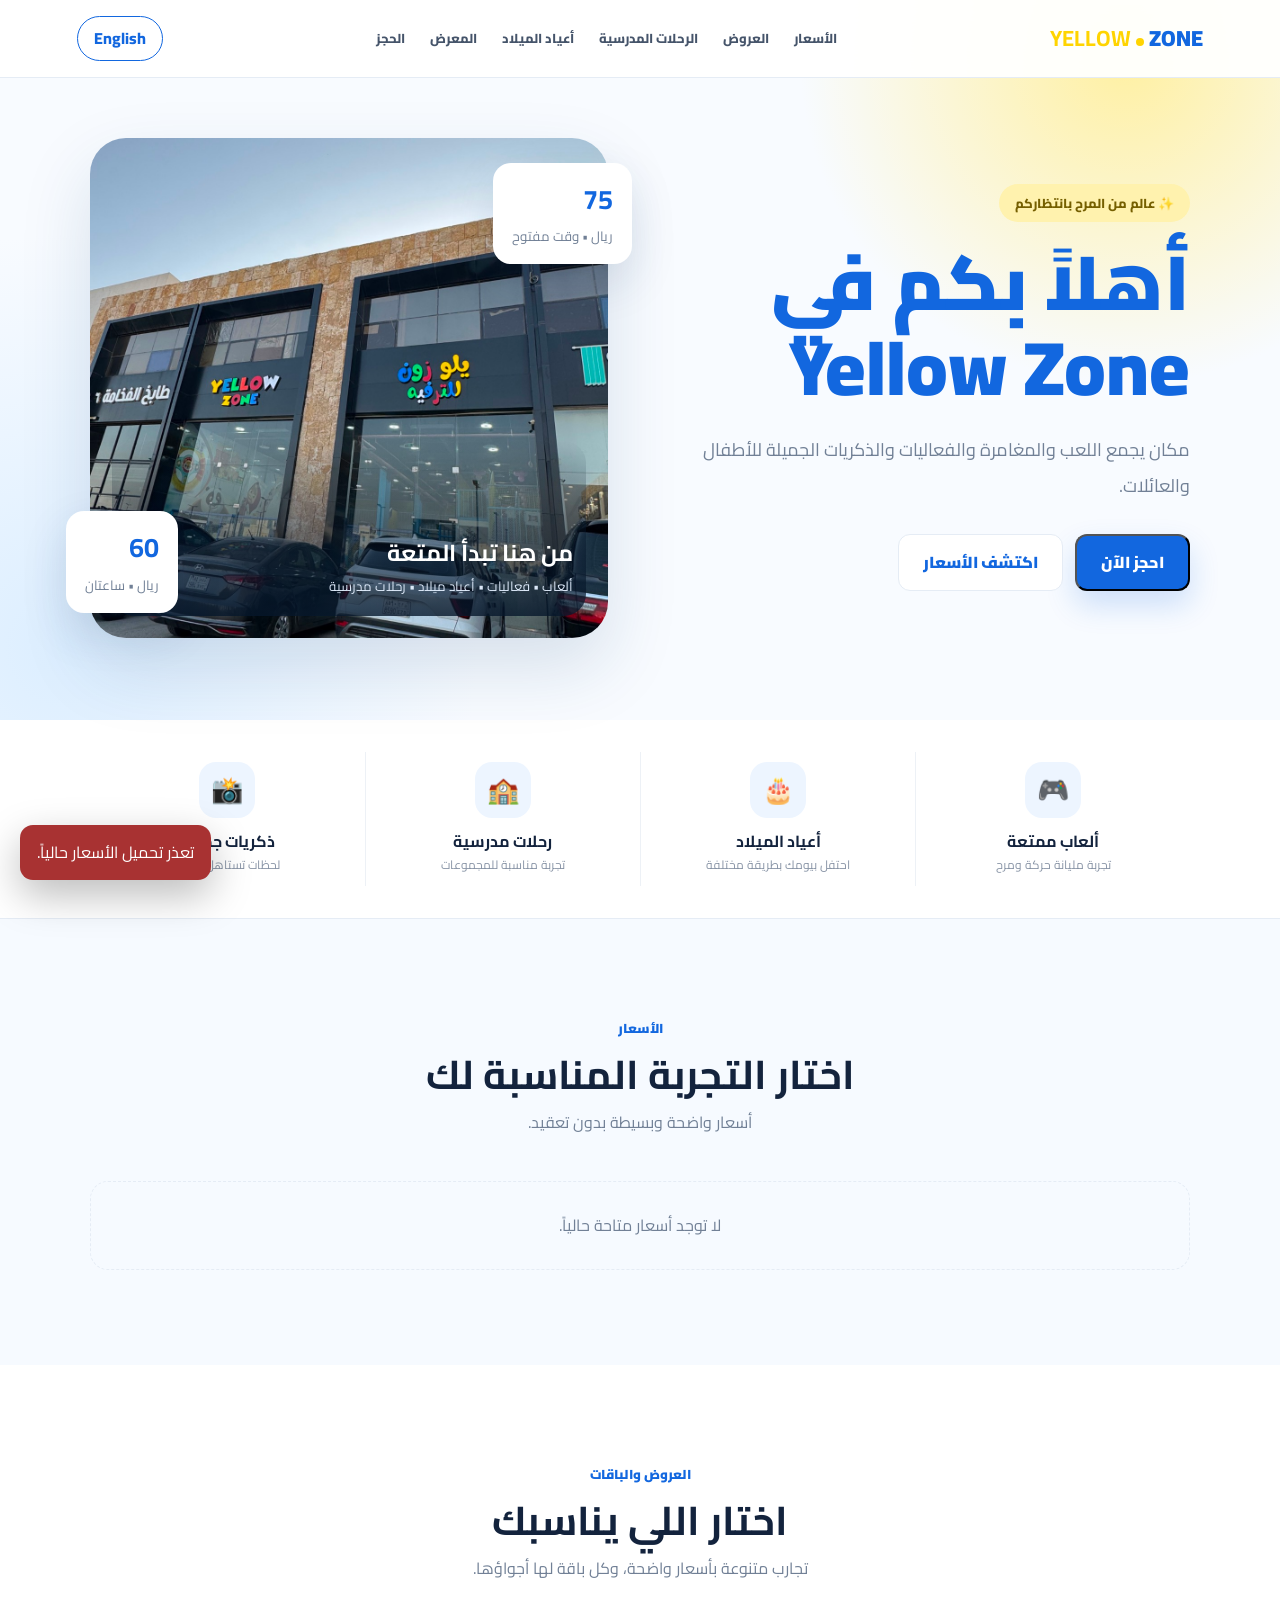
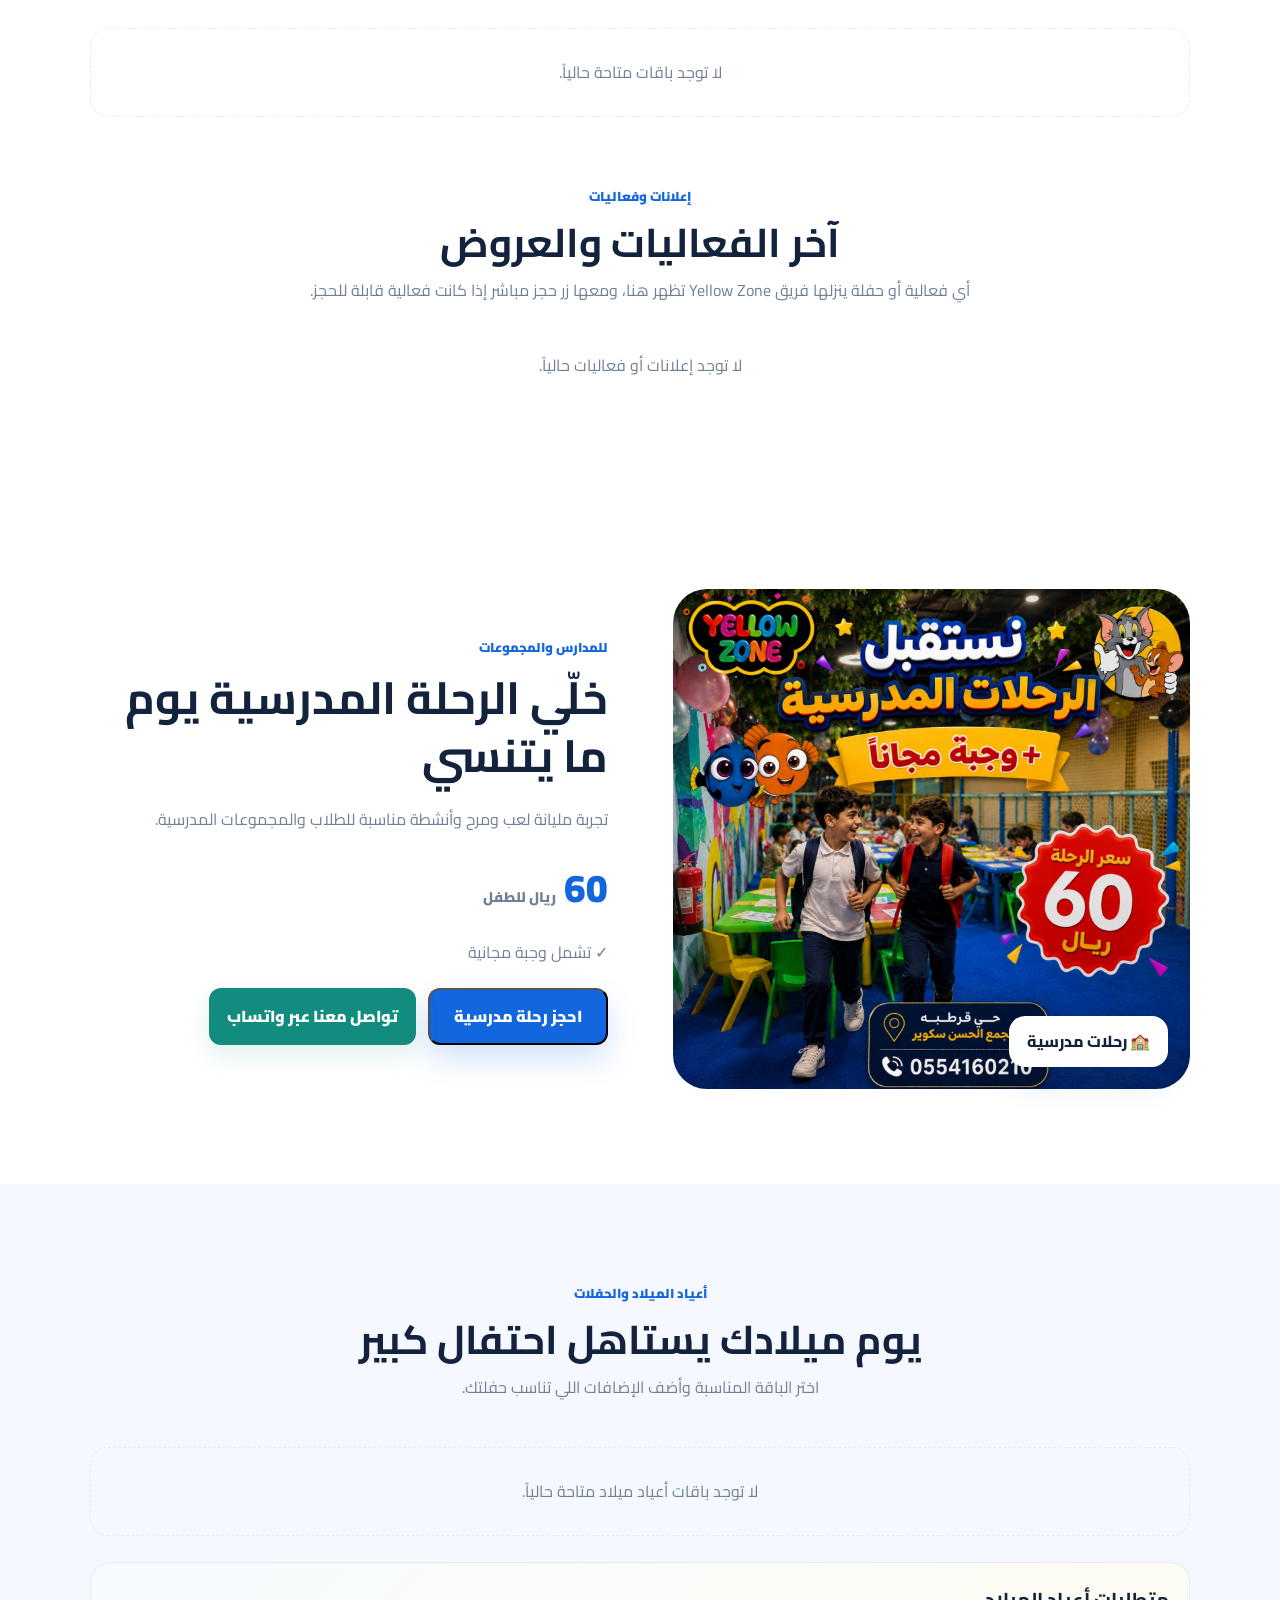
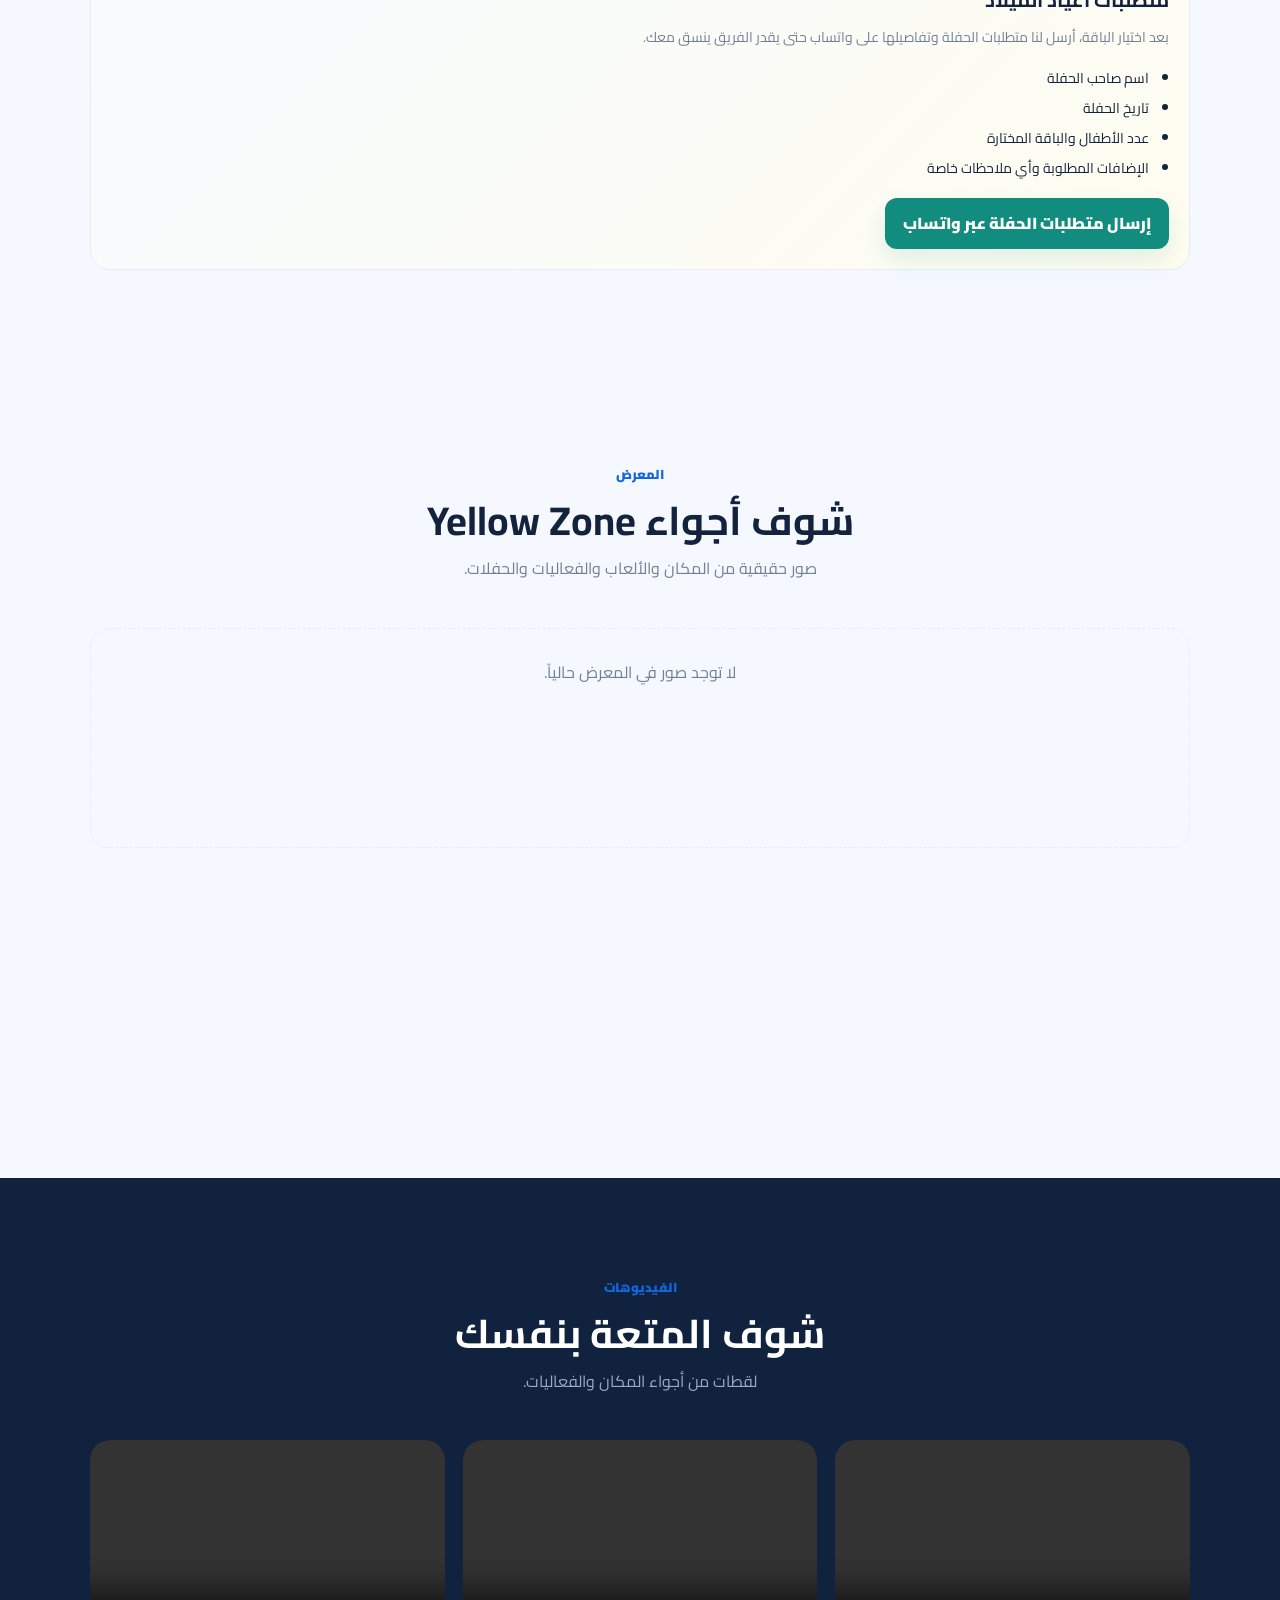
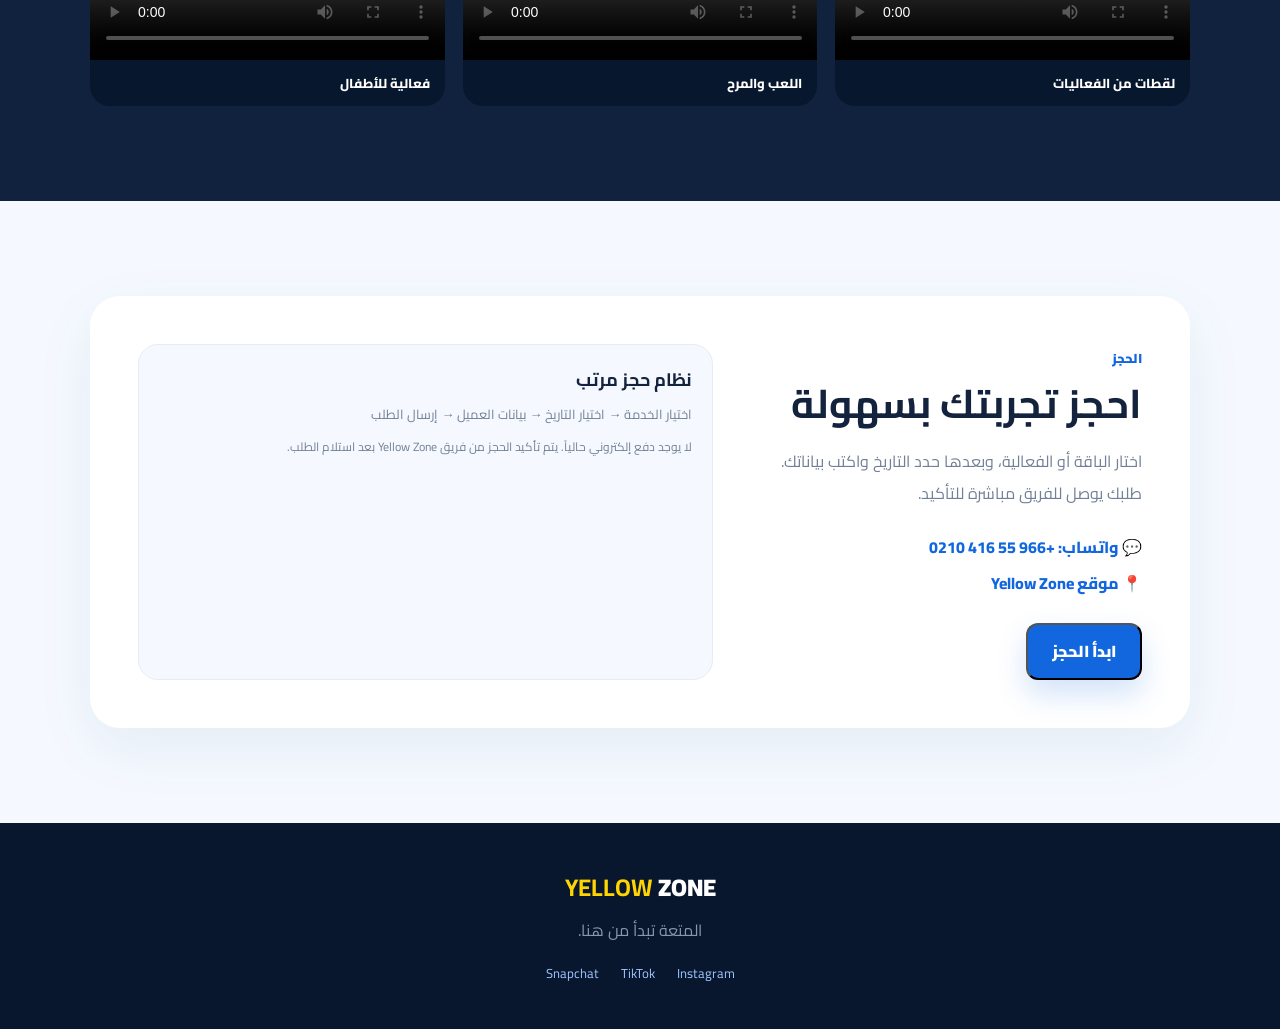
==== commit 16ec4be8: "Connect customer site to database" ====
--- a/index.html
+++ b/index.html
@@ -27,7 +27,7 @@
 .modal{position:fixed;inset:0;z-index:100;display:none;align-items:center;justify-content:center;padding:20px;background:#07172dcc;backdrop-filter:blur(7px)}.modal.show{display:flex}.modal-card{width:min(820px,100%);max-height:92vh;overflow:auto;background:#fff;border-radius:30px;box-shadow:0 30px 90px #0005;position:relative}.modal-top{padding:25px 30px 18px;border-bottom:1px solid var(--line);display:flex;align-items:center;justify-content:space-between;gap:20px}.modal-top h3{font-size:25px}.close{border:0;background:#f1f5fa;color:var(--ink);width:42px;height:42px;border-radius:50%;font-size:23px}.selected-service{margin:20px 30px 0;background:linear-gradient(135deg,#edf5ff,#fff8c7);border:1px solid #dbe8f7;border-radius:20px;padding:16px;display:flex;align-items:center;justify-content:space-between;gap:15px}.selected-service b{font-size:18px}.selected-service span{display:block;color:var(--muted);font-size:12px}.modal-form{padding:22px 30px 30px}.modal-form .submit{margin-top:3px}.date-tools{display:flex;gap:8px;flex-wrap:wrap;margin-top:7px}.date-chip{border:1px solid var(--line);background:#fff;padding:6px 9px;border-radius:9px;font-size:11px;color:var(--muted)}
 .toast{position:fixed;z-index:150;left:20px;bottom:20px;max-width:390px;background:#10223e;color:#fff;padding:14px 17px;border-radius:13px;box-shadow:0 15px 40px #0004;display:none}.toast.show{display:block}.toast.success{background:#0d7651}.toast.error{background:#a83232}
 footer{background:#08172e;color:#fff;text-align:center;padding:45px 7%}.flogo{font-size:24px;font-weight:900;direction:ltr}.flogo b{color:var(--yellow)}.flogo span{color:#fff}footer p{color:#8797ad;margin:8px 0 18px}.socials{display:flex;justify-content:center;gap:22px;color:#9fc4ff;font-size:13px}
-@media(max-width:950px){nav{display:none}.hero{grid-template-columns:1fr;padding-top:115px}.hero-copy{text-align:center;margin:auto}.hero p{margin-left:auto;margin-right:auto}.actions{justify-content:center}.hero-media{max-width:650px;width:100%;margin:auto}.features{grid-template-columns:1fr 1fr}.price-grid{grid-template-columns:1fr 1fr}.split{grid-template-columns:1fr}.birthday-grid{grid-template-columns:1fr}.birthday.main{transform:none}.booking-box{grid-template-columns:1fr}.videos,.ads-grid,.offer-grid{grid-template-columns:1fr 1fr}}
+.dynamic-empty{grid-column:1/-1;text-align:center;padding:30px;color:var(--muted);border:1px dashed var(--line);border-radius:18px}.offer-card.no-image{padding:0}.offer-card.no-image .offer-body{min-height:180px}.gallery-grid .dynamic-gallery{position:relative;overflow:hidden;border-radius:22px;background:#dfeeff;min-height:220px}.gallery-grid .dynamic-gallery:first-child{grid-row:span 2}.gallery-grid .dynamic-gallery img{width:100%;height:100%;min-height:220px;object-fit:cover;display:block}.gallery-grid .dynamic-gallery:after{content:"";position:absolute;inset:45% 0 0;background:linear-gradient(transparent,#0009)}.gallery-grid .dynamic-gallery span{position:absolute;z-index:2;bottom:15px;right:18px;color:#fff;font-weight:800}.gallery-grid .dynamic-gallery:nth-child(n+6){grid-row:auto}@media(max-width:950px){nav{display:none}.hero{grid-template-columns:1fr;padding-top:115px}.hero-copy{text-align:center;margin:auto}.hero p{margin-left:auto;margin-right:auto}.actions{justify-content:center}.hero-media{max-width:650px;width:100%;margin:auto}.features{grid-template-columns:1fr 1fr}.price-grid{grid-template-columns:1fr 1fr}.split{grid-template-columns:1fr}.birthday-grid{grid-template-columns:1fr}.birthday.main{transform:none}.booking-box{grid-template-columns:1fr}.videos,.ads-grid,.offer-grid{grid-template-columns:1fr 1fr}}
 @media(max-width:600px){.req-list{padding-right:18px}.contact-cta{padding:17px}.wa-btn{width:100%}header{padding:0 18px}.hero{padding-left:20px;padding-right:20px}.hero h1{font-size:43px}.actions{flex-direction:column}.hero-media{height:370px}.f1{right:5px}.f2{left:5px}.features{grid-template-columns:1fr}.feature{border:0;border-bottom:1px solid #edf1f6}.price-grid,.offer-grid,.ads-grid,.videos{grid-template-columns:1fr}.section{padding:70px 20px}.head h2{font-size:31px}.gallery-grid{grid-template-columns:1fr 1fr;grid-template-rows:180px 180px}.g:first-child{grid-row:span 2}.booking-box{padding:25px}.modal-card{border-radius:22px}.modal-top,.modal-form{padding-left:20px;padding-right:20px}.selected-service{margin-left:20px;margin-right:20px}form{grid-template-columns:1fr}.full,.submit{grid-column:auto}.booking-preview{margin-top:15px}}
 </style>
 </head>
@@ -70,21 +70,12 @@
 
 <section class="section prices" id="prices">
   <div class="head"><span class="label" data-ar="الأسعار" data-en="Prices">الأسعار</span><h2 data-ar="اختار التجربة المناسبة لك" data-en="Choose the experience that suits you">اختار التجربة المناسبة لك</h2><p data-ar="أسعار واضحة وبسيطة بدون تعقيد." data-en="Clear and simple prices, with no complications.">أسعار واضحة وبسيطة بدون تعقيد.</p></div>
-  <div class="price-grid">
-    <div class="card"><div class="icon">♾️</div><h3 data-ar="وقت مفتوح" data-en="Open Time">وقت مفتوح</h3><div class="price">75 <small data-ar="ريال" data-en="SAR">ريال</small></div><p data-ar="استمتع بوقتك بدون تحديد مدة." data-en="Enjoy your time with no time limit.">استمتع بوقتك بدون تحديد مدة.</p><button type="button" onclick="openBooking('open')" data-ar="احجز الآن" data-en="Book Now">احجز الآن</button></div>
-    <div class="card featured"><div class="popular" data-ar="الأكثر طلباً" data-en="Most Popular">الأكثر طلباً</div><div class="icon">⭐</div><h3 data-ar="ساعتان" data-en="2 Hours">ساعتان</h3><div class="price">60 <small data-ar="ريال" data-en="SAR">ريال</small></div><p data-ar="ساعتان كاملة من اللعب والمتعة." data-en="Two full hours of play and fun.">ساعتان كاملة من اللعب والمتعة.</p><button type="button" onclick="openBooking('two-hours')" data-ar="احجز الآن" data-en="Book Now">احجز الآن</button></div>
-    <div class="card"><div class="icon">⏱️</div><h3 data-ar="ساعة" data-en="1 Hour">ساعة</h3><div class="price">45 <small data-ar="ريال" data-en="SAR">ريال</small></div><p data-ar="ساعة كاملة من اللعب." data-en="One full hour of play.">ساعة كاملة من اللعب.</p><button type="button" onclick="openBooking('one-hour')" data-ar="احجز الآن" data-en="Book Now">احجز الآن</button></div>
-    <div class="card"><div class="icon">➕</div><h3 data-ar="تجديد ساعة" data-en="Hour Extension">تجديد ساعة</h3><div class="price">20 <small data-ar="ريال" data-en="SAR">ريال</small></div><p data-ar="أضف ساعة إضافية لوقت اللعب." data-en="Add an extra hour to your play time.">أضف ساعة إضافية لوقت اللعب.</p><button type="button" onclick="openBooking('extension')" data-ar="احجز الآن" data-en="Book Now">احجز الآن</button></div>
-  </div>
+  <div class="price-grid" id="generalPrices"><div class="empty-ads" style="display:block">جاري تحميل الأسعار...</div></div>
 </section>
 
 <section class="section offers" id="offers">
   <div class="head"><span class="label" data-ar="العروض والباقات" data-en="Offers & Packages">العروض والباقات</span><h2 data-ar="اختار اللي يناسبك" data-en="Choose what suits you">اختار اللي يناسبك</h2><p data-ar="تجارب متنوعة بأسعار واضحة، وكل باقة لها أجواؤها." data-en="Different experiences with clear prices, each with its own atmosphere.">تجارب متنوعة بأسعار واضحة، وكل باقة لها أجواؤها.</p></div>
-  <div class="offer-grid">
-    <article class="offer-card"><img src="assets/images/yellow-zone-08.jpg" alt="أجواء الألعاب في Yellow Zone"><div class="offer-body"><span data-ar="لعب ومرح" data-en="Play & Fun">لعب ومرح</span><h3 data-ar="وقت مفتوح" data-en="Open Time">وقت مفتوح</h3><strong data-ar="75 ريال" data-en="75 SAR">75 ريال</strong><p data-ar="استمتع بوقتك بدون تحديد مدة." data-en="Enjoy your time with no time limit.">استمتع بوقتك بدون تحديد مدة.</p><button type="button" onclick="openBooking('open')" data-ar="احجز الآن" data-en="Book Now">احجز الآن</button></div></article>
-    <article class="offer-card featured-offer"><img src="assets/images/yellow-zone-04.jpg" alt="أجواء اللعب في Yellow Zone"><div class="offer-body"><span data-ar="الأكثر طلباً" data-en="Most Popular">الأكثر طلباً</span><h3 data-ar="ساعتان" data-en="2 Hours">ساعتان</h3><strong data-ar="60 ريال" data-en="60 SAR">60 ريال</strong><p data-ar="ساعتان كاملة من اللعب والمتعة." data-en="Two full hours of play and fun.">ساعتان كاملة من اللعب والمتعة.</p><button type="button" onclick="openBooking('two-hours')" data-ar="احجز الآن" data-en="Book Now">احجز الآن</button></div></article>
-    <article class="offer-card"><img src="assets/images/yellow-zone-15.png" alt="رحلة مدرسية في Yellow Zone"><div class="offer-body"><span data-ar="للمجموعات" data-en="For Groups">للمجموعات</span><h3 data-ar="رحلة مدرسية" data-en="School Trip">رحلة مدرسية</h3><strong data-ar="60 ريال للطفل" data-en="60 SAR per child">60 ريال للطفل</strong><p data-ar="تشمل وجبة مجانية." data-en="Includes a complimentary meal.">تشمل وجبة مجانية.</p><button type="button" onclick="openBooking('school-trip')" data-ar="احجز الآن" data-en="Book Now">احجز الآن</button></div></article>
-  </div>
+  <div class="offer-grid" id="offersGrid"><div class="empty-ads" style="display:block">جاري تحميل الباقات...</div></div>
   <div class="ads-wrap" id="adsWrap">
     <div class="head" style="margin-top:65px;margin-bottom:28px"><span class="label" data-ar="إعلانات وفعاليات" data-en="Announcements & Events">إعلانات وفعاليات</span><h2 data-ar="آخر الفعاليات والعروض" data-en="Latest events & announcements">آخر الفعاليات والعروض</h2><p data-ar="أي فعالية أو حفلة ينزلها فريق Yellow Zone تظهر هنا، ومعها زر حجز مباشر إذا كانت فعالية قابلة للحجز." data-en="Events and parties posted by Yellow Zone appear here, with a direct booking button when the announcement is bookable.">أي فعالية أو حفلة ينزلها فريق Yellow Zone تظهر هنا، ومعها زر حجز مباشر إذا كانت فعالية قابلة للحجز.</p></div>
     <div class="ads-grid" id="adsGrid"></div><div class="empty-ads" id="emptyAds" data-ar="لا توجد إعلانات أو فعاليات حالياً." data-en="There are no announcements or events right now.">لا توجد إعلانات أو فعاليات حالياً.</div>
@@ -93,16 +84,12 @@
 
 <section class="section split" id="trips">
   <div class="photo"><img src="assets/images/yellow-zone-15.png" alt="رحلات مدرسية في Yellow Zone"><div class="photo-tag" data-ar="🏫 رحلات مدرسية" data-en="🏫 School Trips">🏫 رحلات مدرسية</div></div>
-  <div><span class="label" data-ar="للمدارس والمجموعات" data-en="For Schools & Groups">للمدارس والمجموعات</span><h2 data-ar="خلّي الرحلة المدرسية يوم ما يتنسي" data-en="Make the school trip a day to remember">خلّي الرحلة المدرسية يوم ما يتنسي</h2><p data-ar="تجربة مليانة لعب ومرح وأنشطة مناسبة للطلاب والمجموعات المدرسية." data-en="An experience full of play, fun, and activities suitable for students and school groups.">تجربة مليانة لعب ومرح وأنشطة مناسبة للطلاب والمجموعات المدرسية.</p><div class="trip-price">60 <small data-ar="ريال للطفل" data-en="SAR per child">ريال للطفل</small></div><p data-ar="✓ تشمل وجبة مجانية" data-en="✓ Includes a complimentary meal">✓ تشمل وجبة مجانية</p><div class="actions"><button class="btn primary" type="button" onclick="openBooking('school-trip')" data-ar="احجز رحلة مدرسية" data-en="Book a School Trip">احجز رحلة مدرسية</button><a class="wa-btn" target="_blank" rel="noopener" href="https://wa.me/966554160210" data-ar="تواصل معنا عبر واتساب" data-en="Contact us on WhatsApp">تواصل معنا عبر واتساب</a></div></div>
+  <div><span class="label" data-ar="للمدارس والمجموعات" data-en="For Schools & Groups">للمدارس والمجموعات</span><h2 data-ar="خلّي الرحلة المدرسية يوم ما يتنسي" data-en="Make the school trip a day to remember">خلّي الرحلة المدرسية يوم ما يتنسي</h2><p data-ar="تجربة مليانة لعب ومرح وأنشطة مناسبة للطلاب والمجموعات المدرسية." data-en="An experience full of play, fun, and activities suitable for students and school groups.">تجربة مليانة لعب ومرح وأنشطة مناسبة للطلاب والمجموعات المدرسية.</p><div class="trip-price" id="tripPrice">60 <small data-ar="ريال للطفل" data-en="SAR per child">ريال للطفل</small></div><p data-ar="✓ تشمل وجبة مجانية" data-en="✓ Includes a complimentary meal">✓ تشمل وجبة مجانية</p><div class="actions"><button class="btn primary" type="button" onclick="openBooking('school-trip')" data-ar="احجز رحلة مدرسية" data-en="Book a School Trip">احجز رحلة مدرسية</button><a class="wa-btn" target="_blank" rel="noopener" href="https://wa.me/966554160210" data-ar="تواصل معنا عبر واتساب" data-en="Contact us on WhatsApp">تواصل معنا عبر واتساب</a></div></div>
 </section>
 
 <section class="section birthdays" id="birthdays">
   <div class="head"><span class="label" data-ar="أعياد الميلاد والحفلات" data-en="Birthdays & Parties">أعياد الميلاد والحفلات</span><h2 data-ar="يوم ميلادك يستاهل احتفال كبير" data-en="Your birthday deserves a big celebration">يوم ميلادك يستاهل احتفال كبير</h2><p data-ar="اختر الباقة المناسبة وأضف الإضافات اللي تناسب حفلتك." data-en="Choose the package that suits you and add the extras for your party.">اختر الباقة المناسبة وأضف الإضافات اللي تناسب حفلتك.</p></div>
-  <div class="birthday-grid">
-    <div class="birthday"><div class="kids">10</div><h3 data-ar="10 أطفال" data-en="10 Kids">10 أطفال</h3><div class="birthday-price" data-ar="1350 ريال" data-en="1350 SAR">1350 ريال</div><button type="button" onclick="openBooking('birthday-10')" data-ar="احجز الباقة" data-en="Book Package">احجز الباقة</button></div>
-    <div class="birthday main"><div class="kids">15</div><h3 data-ar="15 طفل" data-en="15 Kids">15 طفل</h3><div class="birthday-price" data-ar="1800 ريال" data-en="1800 SAR">1800 ريال</div><button type="button" onclick="openBooking('birthday-15')" data-ar="احجز الباقة" data-en="Book Package">احجز الباقة</button></div>
-    <div class="birthday extras"><h3 data-ar="إضافات الحفلة" data-en="Party Extras">إضافات الحفلة</h3><div class="extra"><span data-ar="طفل إضافي" data-en="Additional Child">طفل إضافي</span><strong data-ar="90 ريال" data-en="90 SAR">90 ريال</strong></div><div class="extra"><span data-ar="عرض الساحر" data-en="Magician Show">عرض الساحر</span><strong data-ar="300 ريال" data-en="300 SAR">300 ريال</strong></div><div class="extra"><span data-ar="رسم على الوجه" data-en="Face Painting">رسم على الوجه</span><strong data-ar="10 ريال" data-en="10 SAR">10 ريال</strong></div></div>
-  </div>
+  <div class="birthday-grid" id="birthdayGrid"><div class="empty-ads" style="display:block">جاري تحميل باقات أعياد الميلاد...</div></div>
   <div class="contact-cta">
     <h3 data-ar="متطلبات أعياد الميلاد" data-en="Birthday Party Requirements">متطلبات أعياد الميلاد</h3>
     <p data-ar="بعد اختيار الباقة، أرسل لنا متطلبات الحفلة وتفاصيلها على واتساب حتى يقدر الفريق ينسق معك." data-en="After choosing your package, send your party requirements and details to us on WhatsApp so our team can coordinate with you.">بعد اختيار الباقة، أرسل لنا متطلبات الحفلة وتفاصيلها على واتساب حتى يقدر الفريق ينسق معك.</p>
@@ -118,9 +105,7 @@
 
 <section class="section" id="gallery">
   <div class="head"><span class="label" data-ar="المعرض" data-en="Gallery">المعرض</span><h2 data-ar="شوف أجواء Yellow Zone" data-en="See the Yellow Zone atmosphere">شوف أجواء Yellow Zone</h2><p data-ar="صور حقيقية من المكان والألعاب والفعاليات والحفلات." data-en="Real photos from the venue, games, activities, and parties.">صور حقيقية من المكان والألعاب والفعاليات والحفلات.</p></div>
-  <div class="gallery-grid">
-    <div class="g"><img src="assets/images/yellow-zone-07.jpg" alt="منطقة اللعب"><span data-ar="أجواء المكان" data-en="Venue Atmosphere">أجواء المكان</span></div><div class="g"><img src="assets/images/yellow-zone-01.jpg" alt="الألعاب"><span data-ar="اللعب والمرح" data-en="Play & Fun">اللعب والمرح</span></div><div class="g"><img src="assets/images/yellow-zone-11.jpg" alt="فعالية عيد ميلاد"><span data-ar="أعياد الميلاد" data-en="Birthdays">أعياد الميلاد</span></div><div class="g"><img src="assets/images/yellow-zone-03.jpg" alt="منطقة الألعاب"><span data-ar="منطقة الألعاب" data-en="Play Area">منطقة الألعاب</span></div><div class="g"><img src="assets/images/yellow-zone-04.jpg" alt="الفعاليات"><span data-ar="الفعاليات" data-en="Activities">الفعاليات</span></div><div class="g"><img src="assets/images/yellow-zone-02.jpg" alt="أجواء Yellow Zone"><span data-ar="أجواء Yellow Zone" data-en="Yellow Zone Atmosphere">أجواء Yellow Zone</span></div><div class="g"><img src="assets/images/yellow-zone-06.jpg" alt="تفاصيل المكان"><span data-ar="تفاصيل المكان" data-en="Venue Details">تفاصيل المكان</span></div><div class="g"><img src="assets/images/yellow-zone-10.jpg" alt="منطقة اللعب"><span data-ar="منطقة اللعب" data-en="Play Zone">منطقة اللعب</span></div><div class="g"><img src="assets/images/yellow-zone-14.png" alt="فعالية داخل المركز"><span data-ar="فعاليات المركز" data-en="Center Activities">فعاليات المركز</span></div><div class="g"><img src="assets/images/yellow-zone-15.png" alt="رحلة مدرسية"><span data-ar="رحلات مدرسية" data-en="School Trips">رحلات مدرسية</span></div>
-  </div>
+  <div class="gallery-grid" id="galleryGrid"><div class="empty-ads" style="display:block">جاري تحميل المعرض...</div></div>
 </section>
 
 <section class="section video-section">
@@ -168,7 +153,10 @@
 let currentLang=localStorage.getItem('yellow-zone-language')||'ar';
 let selectedKey='open';
 let dynamicEvents={};
-const services={
+let offersCache=[];
+let galleryCache=[];
+const services={};
+const staticFallback={
  open:{ar:'وقت مفتوح',en:'Open Time',price:'75 SAR'},
  'two-hours':{ar:'ساعتان',en:'2 Hours',price:'60 SAR'},
  'one-hour':{ar:'ساعة',en:'1 Hour',price:'45 SAR'},
@@ -177,6 +165,9 @@
  'birthday-10':{ar:'عيد ميلاد - 10 أطفال',en:'Birthday - 10 Kids',price:'1350 SAR'},
  'birthday-15':{ar:'عيد ميلاد - 15 طفل',en:'Birthday - 15 Kids',price:'1800 SAR'}
 };
+const offerIcon=category=>category==='birthdays'?'🎂':category==='trips'?'🏫':'⭐';
+const slugForOffer=o=>{const n=(o.name_ar||o.name_en||'').toLowerCase();if(o.category==='general'){if(n.includes('مفتوح')||n.includes('open'))return 'open';if(n.includes('ساعتان')||n.includes('two hours'))return 'two-hours';if(n==='ساعة'||n.includes('one hour'))return 'one-hour';if(n.includes('تجديد')||n.includes('extension')||n.includes('renew'))return 'extension'}if(o.category==='trips')return 'school-trip';if(o.category==='birthdays'){if(n.includes('10'))return 'birthday-10';if(n.includes('15'))return 'birthday-15'}return 'offer-'+o.id};
+const money=v=>{const n=Number(v);return Number.isFinite(n)?(Number.isInteger(n)?String(n):n.toFixed(2).replace(/0+$/,'').replace(/\.$/,'')):String(v||'')};
 const today=new Date();
 today.setHours(0,0,0,0);
 const isoToday=()=>{const d=new Date();d.setMinutes(d.getMinutes()-d.getTimezoneOffset());return d.toISOString().slice(0,10)};
@@ -203,7 +194,8 @@
  localStorage.setItem('yellow-zone-language',language);
  renderServiceOptions();
  if(modal.classList.contains('show')) updateSelectedService();
- renderAds();
+ if(offersCache.length){renderGeneralPrices();renderOffers();renderTrips();renderBirthdays();}
+ renderAds();renderGallery();
 }
 function toggleLang(){applyLanguage(currentLang==='ar'?'en':'ar')}
 langButton.addEventListener('click',toggleLang);
@@ -211,19 +203,16 @@
 authorizeServiceOptions();
 function authorizeServiceOptions(){renderServiceOptions()}
 function renderServiceOptions(){
- const keys=Object.keys(services).concat(Object.keys(dynamicEvents));
+ const all={...services,...dynamicEvents};
  serviceSelect.innerHTML='';
- keys.forEach(key=>{
-  const s=services[key]||dynamicEvents[key];
-  const o=document.createElement('option');o.value=key;o.textContent=s[currentLang]||s.ar;o.dataset.dynamic=dynamicEvents[key]?'1':'0';serviceSelect.appendChild(o);
- });
- if(!services[selectedKey]&&!dynamicEvents[selectedKey])selectedKey='open';
+ Object.keys(all).forEach(key=>{const sv=all[key];const o=document.createElement('option');o.value=key;o.textContent=sv[currentLang]||sv.ar||sv.en;o.dataset.dynamic=dynamicEvents[key]?'1':'0';serviceSelect.appendChild(o)});
+ if(!all[selectedKey]) selectedKey=Object.keys(all)[0]||'open';
  serviceSelect.value=selectedKey;
 }
 function updateSelectedService(){
- const s=services[selectedKey]||dynamicEvents[selectedKey]||services.open;
- document.getElementById('selectedServiceName').textContent=s[currentLang]||s.ar;
- document.getElementById('selectedServiceMeta').textContent=s.price||'';
+ const sv=services[selectedKey]||dynamicEvents[selectedKey]||staticFallback[selectedKey]||staticFallback.open;
+ document.getElementById('selectedServiceName').textContent=sv[currentLang]||sv.ar||sv.en;
+ document.getElementById('selectedServiceMeta').textContent=sv.price||'';
  serviceSelect.value=selectedKey;
 }
 serviceSelect.addEventListener('change',()=>{selectedKey=serviceSelect.value;updateSelectedService()});
@@ -254,7 +243,7 @@
  if(!form.reportValidity())return;
  const btn=form.querySelector('.submit');btn.disabled=true;btn.textContent=currentLang==='ar'?'جاري إرسال الطلب...':'Sending request...';
  const name=document.getElementById('name').value.trim();const phone=document.getElementById('phone').value.trim();const guests=Number(document.getElementById('guests').value);const date=dateInput.value;const notes=document.getElementById('notes').value.trim();const s=services[selectedKey]||dynamicEvents[selectedKey]||services.open;const service=s[currentLang]||s.ar;
- const data={booking_code:'YZ-'+Date.now(),customer_name:name,customer_phone:phone,booking_date:date,guests,offer_name_snapshot:service,service_type:service,notes,status:'new'};
+ const offer=offersCache.find(o=>slugForOffer(o)===selectedKey); const data={booking_code:'YZ-'+Date.now(),customer_name:name,customer_phone:phone,booking_date:date,guests,offer_id:offer?.id||null,price_snapshot:offer?.price??null,offer_name_snapshot:service,service_type:service,notes,status:'new'};
  try{await sendBooking(data);toast(currentLang==='ar'?'تم إرسال طلب الحجز بنجاح. سيتم التواصل معك لتأكيد الحجز.':'Your booking request was sent successfully. We will contact you to confirm it.','success');form.reset();dateInput.min=isoToday();selectedKey='open';renderServiceOptions();updateSelectedService();setTimeout(closeBooking,900)}catch(err){console.error(err);toast(currentLang==='ar'?'تعذر إرسال الحجز حالياً. تواصل معنا عبر واتساب على +966 55 416 0210.':'The booking could not be sent right now. Please contact us on WhatsApp at +966 55 416 0210.','error')}finally{btn.disabled=false;btn.textContent=btn.getAttribute('data-'+currentLang)}
 });
 
@@ -270,7 +259,24 @@
 async function loadAds(){
  try{const r=await fetch(SUPABASE_URL+'/rest/v1/ads?select=id,title,text,image_url,active,title_ar,title_en,body_ar,body_en,target_url,sort_order&active=eq.true&order=sort_order.asc,created_at.desc',{headers:{apikey:SUPABASE_KEY,Authorization:'Bearer '+SUPABASE_KEY}});if(!r.ok)throw new Error('ads '+r.status);window.activeAds=await r.json();renderAds()}catch(e){console.error(e);window.activeAds=[];renderAds()}
 }
-applyLanguage(currentLang);loadAds();
+async function loadOffers(){
+ try{const r=await fetch(SUPABASE_URL+'/rest/v1/offers?select=id,name_ar,name_en,description_ar,description_en,price,active,category,sort_order,image_url&active=eq.true&order=sort_order.asc,id.asc',{headers:{apikey:SUPABASE_KEY,Authorization:'Bearer '+SUPABASE_KEY}});if(!r.ok)throw new Error('offers '+r.status);offersCache=await r.json();applyOffersToSite();}catch(e){console.error(e);offersCache=[];applyOffersToSite();toast(currentLang==='ar'?'تعذر تحميل الأسعار حالياً.':'Could not load prices right now.','error')}}
+function applyOffersToSite(){
+ Object.keys(services).forEach(k=>delete services[k]);
+ const bySlug={}; offersCache.forEach(o=>{const key=slugForOffer(o);const item={id:o.id,ar:o.name_ar||o.name_en||'',en:o.name_en||o.name_ar||'',price:money(o.price)+' SAR',rawPrice:o.price,description_ar:o.description_ar||'',description_en:o.description_en||'',category:o.category||''}; if(!bySlug[key])bySlug[key]=item; else if(Number(o.sort_order)<Number(bySlug[key].sort_order||999))bySlug[key]=item; services[key]=item;});
+ if(!Object.keys(services).length)Object.assign(services,staticFallback);
+ renderGeneralPrices();renderOffers();renderTrips();renderBirthdays();renderServiceOptions();updateSelectedService();renderAds();
+}
+function priceText(o){const n=money(o.price);return o.category==='trips'?n+' '+(currentLang==='ar'?'ريال للطفل':'SAR per child'):n+' '+(currentLang==='ar'?'ريال':'SAR')}
+function renderGeneralPrices(){const box=document.getElementById('generalPrices');const arr=offersCache.filter(o=>o.category==='general');box.innerHTML=arr.length?arr.map((o,i)=>{const key=slugForOffer(o);return `<div class="card ${i===1?'featured':''}"><div class="icon">${offerIcon(o.category)}</div><h3>${escapeHTML(currentLang==='ar'?o.name_ar:o.name_en)}</h3><div class="price">${money(o.price)} <small>${currentLang==='ar'?'ريال':'SAR'}</small></div><p>${escapeHTML(currentLang==='ar'?(o.description_ar||''): (o.description_en||''))}</p><button type="button" data-book="${escapeHTML(key)}">${currentLang==='ar'?'احجز الآن':'Book Now'}</button></div>`}).join(''):'<div class="dynamic-empty">'+(currentLang==='ar'?'لا توجد أسعار متاحة حالياً.':'No prices are currently available.')+'</div>';box.querySelectorAll('[data-book]').forEach(b=>b.addEventListener('click',()=>openBooking(b.dataset.book)));}
+function renderOffers(){const box=document.getElementById('offersGrid');const arr=offersCache;box.innerHTML=arr.length?arr.map((o,i)=>{const key=slugForOffer(o);const cat=o.category==='birthdays'?(currentLang==='ar'?'أعياد الميلاد':'Birthdays'):o.category==='trips'?(currentLang==='ar'?'للمجموعات':'For Groups'):(currentLang==='ar'?'لعب ومرح':'Play & Fun');return `<article class="offer-card no-image ${i===1?'featured-offer':''}"><div class="offer-body"><span>${cat}</span><h3>${escapeHTML(currentLang==='ar'?o.name_ar:o.name_en)}</h3><strong>${priceText(o)}</strong><p>${escapeHTML(currentLang==='ar'?(o.description_ar||''):(o.description_en||''))}</p><button type="button" data-book="${escapeHTML(key)}">${currentLang==='ar'?'احجز الآن':'Book Now'}</button></div></article>`}).join(''):'<div class="dynamic-empty">'+(currentLang==='ar'?'لا توجد باقات متاحة حالياً.':'No packages are currently available.')+'</div>';box.querySelectorAll('[data-book]').forEach(b=>b.addEventListener('click',()=>openBooking(b.dataset.book)));}
+function renderTrips(){const o=offersCache.find(x=>x.category==='trips'&&x.active);if(!o)return;document.getElementById('tripPrice').innerHTML=priceText(o).replace('ريال للطفل','<small>ريال للطفل</small>').replace('SAR per child','<small>SAR per child</small>');}
+function renderBirthdays(){const box=document.getElementById('birthdayGrid');const arr=offersCache.filter(o=>o.category==='birthdays');box.innerHTML=arr.length?arr.map((o,i)=>{const key=slugForOffer(o);const name=currentLang==='ar'?o.name_ar:o.name_en;return `<div class="birthday ${i===1?'main':''} ${!String(name).match(/10|15|10 Kids|15 Kids/i)?'extras':''}"><div class="kids">${String(name).match(/10|15/)?.[0]||'+'}</div><h3>${escapeHTML(name)}</h3><div class="birthday-price">${priceText(o)}</div><p>${escapeHTML(currentLang==='ar'?(o.description_ar||''):(o.description_en||''))}</p><button type="button" onclick="openBooking('${escapeHTML(key)}')">${currentLang==='ar'?'احجز الباقة':'Book Package'}</button></div>`}).join(''):'<div class="dynamic-empty">'+(currentLang==='ar'?'لا توجد باقات أعياد ميلاد متاحة حالياً.':'No birthday packages are currently available.')+'</div>';}
+async function loadGallery(){
+ try{const r=await fetch(SUPABASE_URL+'/rest/v1/gallery?select=id,title_ar,title_en,image_url,active,sort_order&active=eq.true&order=sort_order.asc,created_at.asc',{headers:{apikey:SUPABASE_KEY,Authorization:'Bearer '+SUPABASE_KEY}});if(!r.ok)throw new Error('gallery '+r.status);galleryCache=await r.json();renderGallery();}catch(e){console.error(e);renderGallery([])}
+}
+function renderGallery(){const box=document.getElementById('galleryGrid');const arr=galleryCache||[];box.innerHTML=arr.length?arr.map(g=>`<div class="dynamic-gallery"><img src="${escapeHTML(g.image_url)}" alt="${escapeHTML(currentLang==='ar'?(g.title_ar||'Yellow Zone'):(g.title_en||'Yellow Zone'))}"><span>${escapeHTML(currentLang==='ar'?(g.title_ar||'Yellow Zone'):(g.title_en||'Yellow Zone'))}</span></div>`).join(''):'<div class="dynamic-empty">'+(currentLang==='ar'?'لا توجد صور في المعرض حالياً.':'No gallery images are available.')+'</div>';}
+applyLanguage(currentLang);Promise.all([loadOffers(),loadAds(),loadGallery()]);
 </script>
 </body>
 </html>
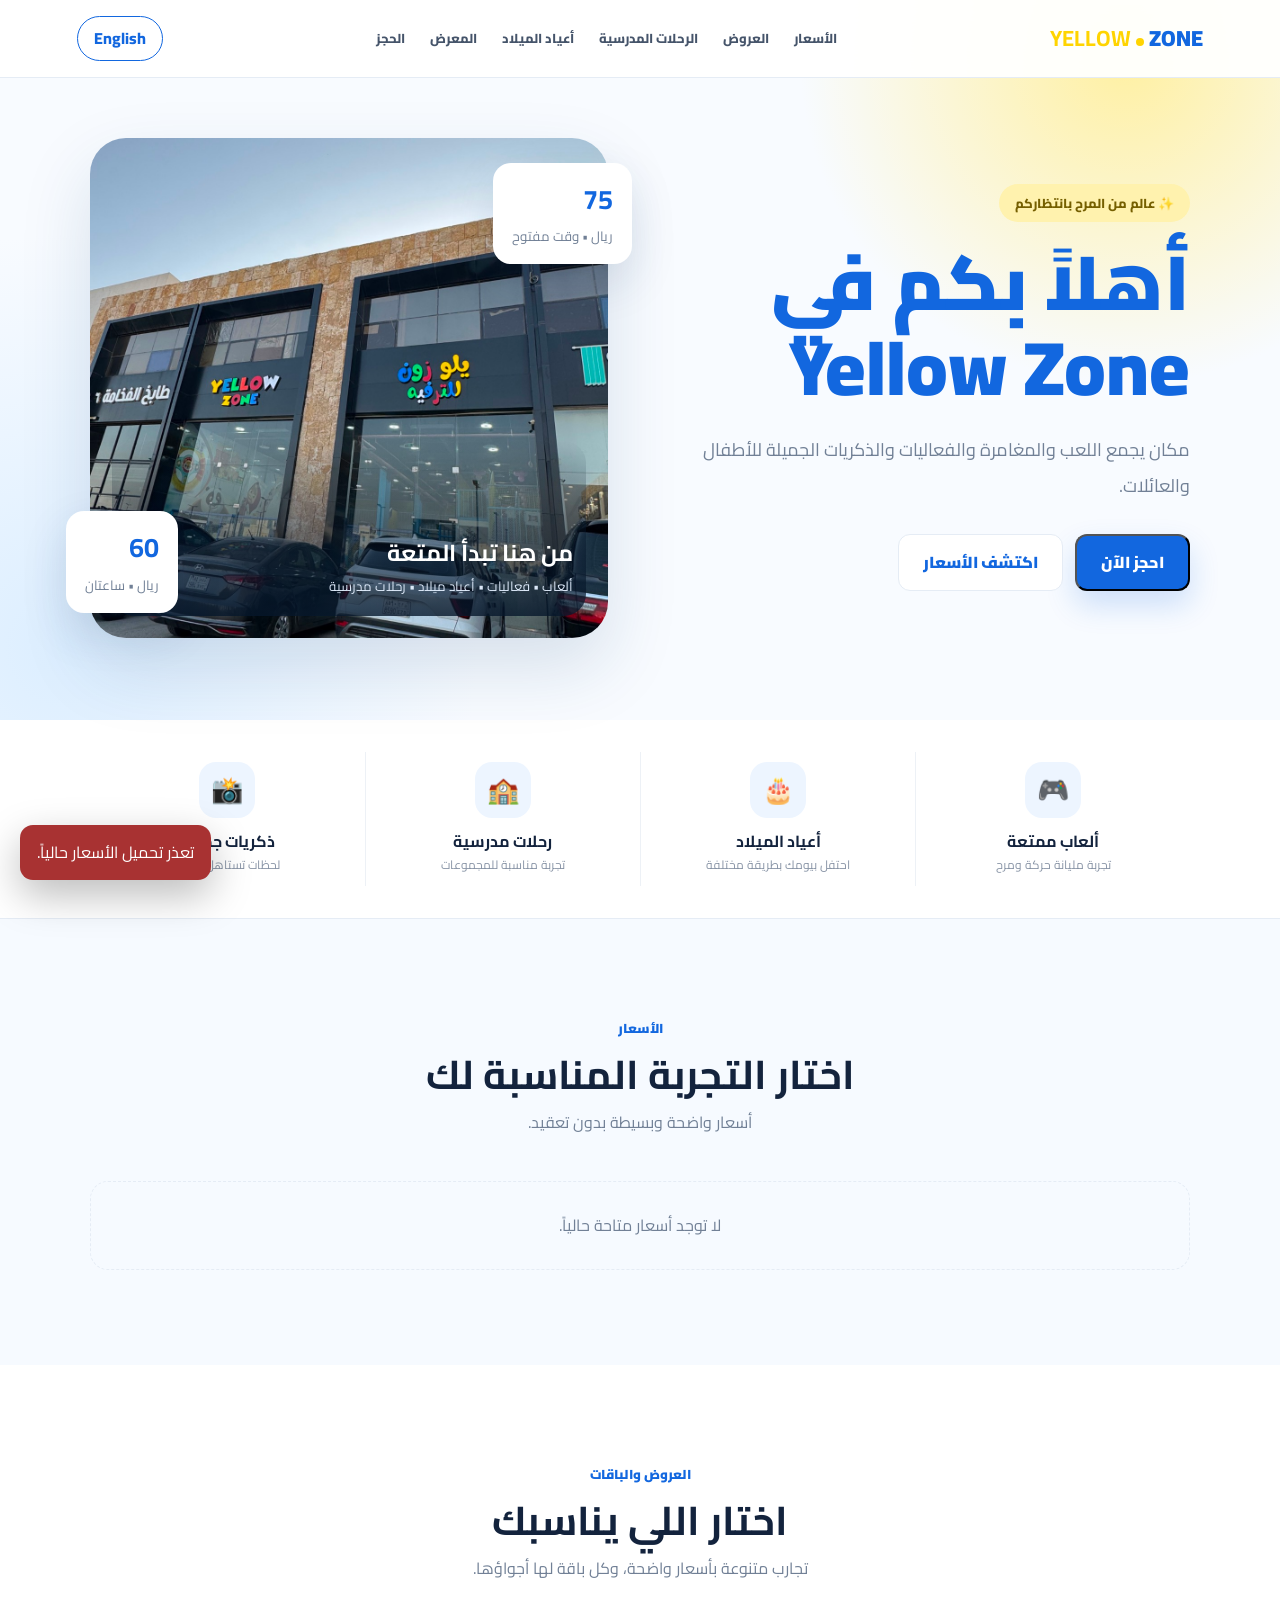
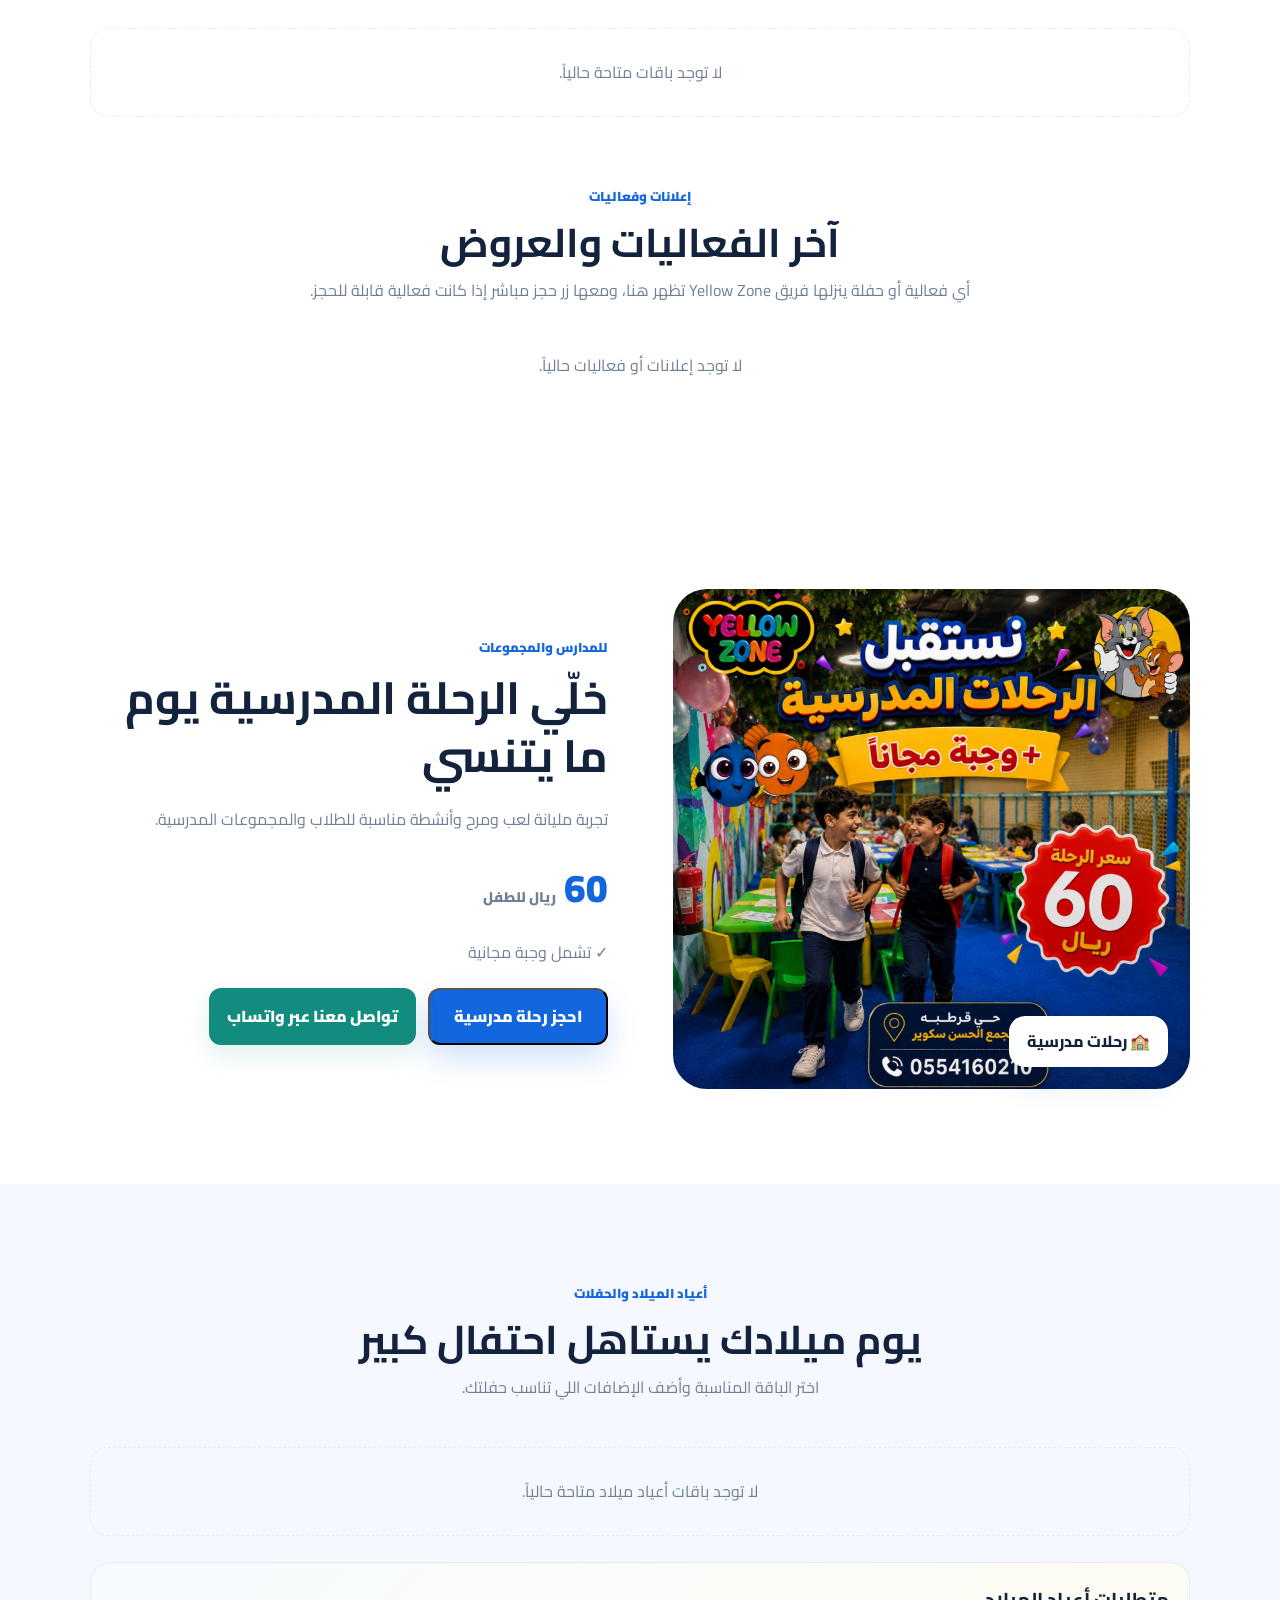
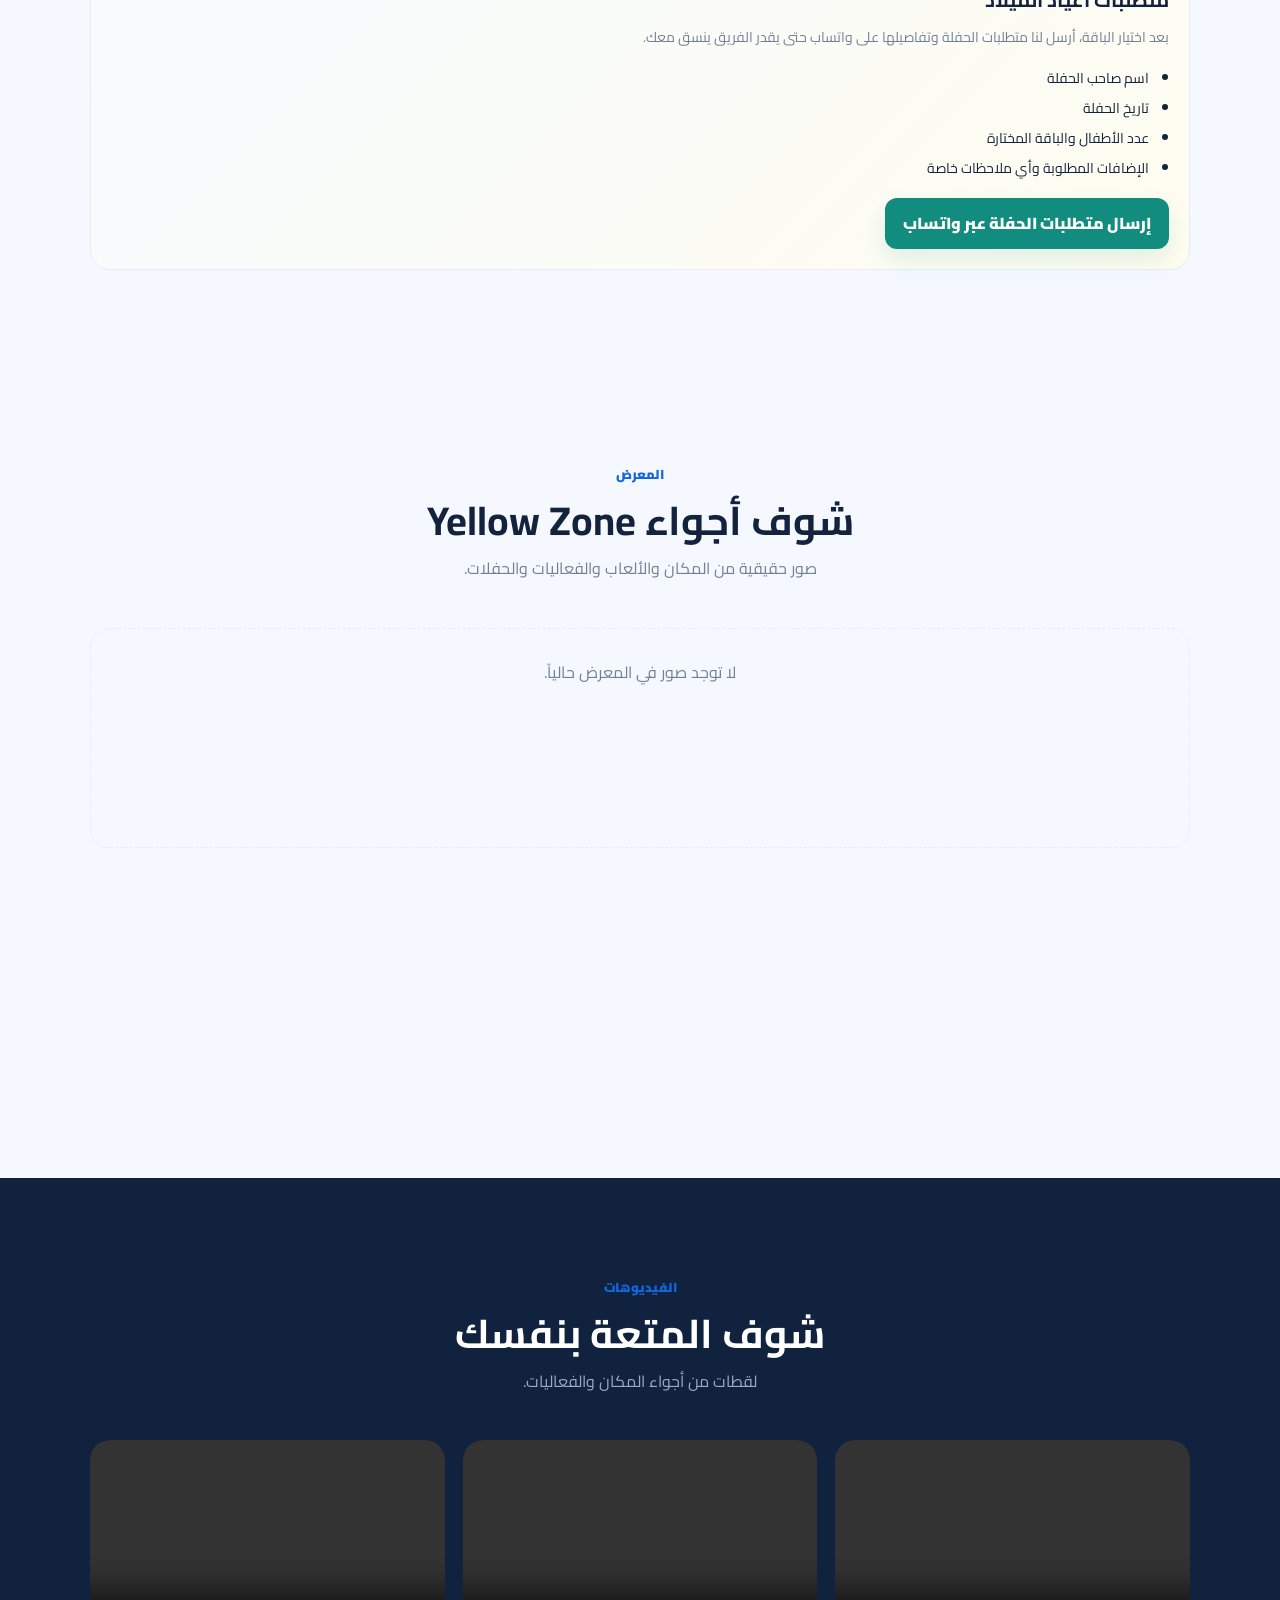
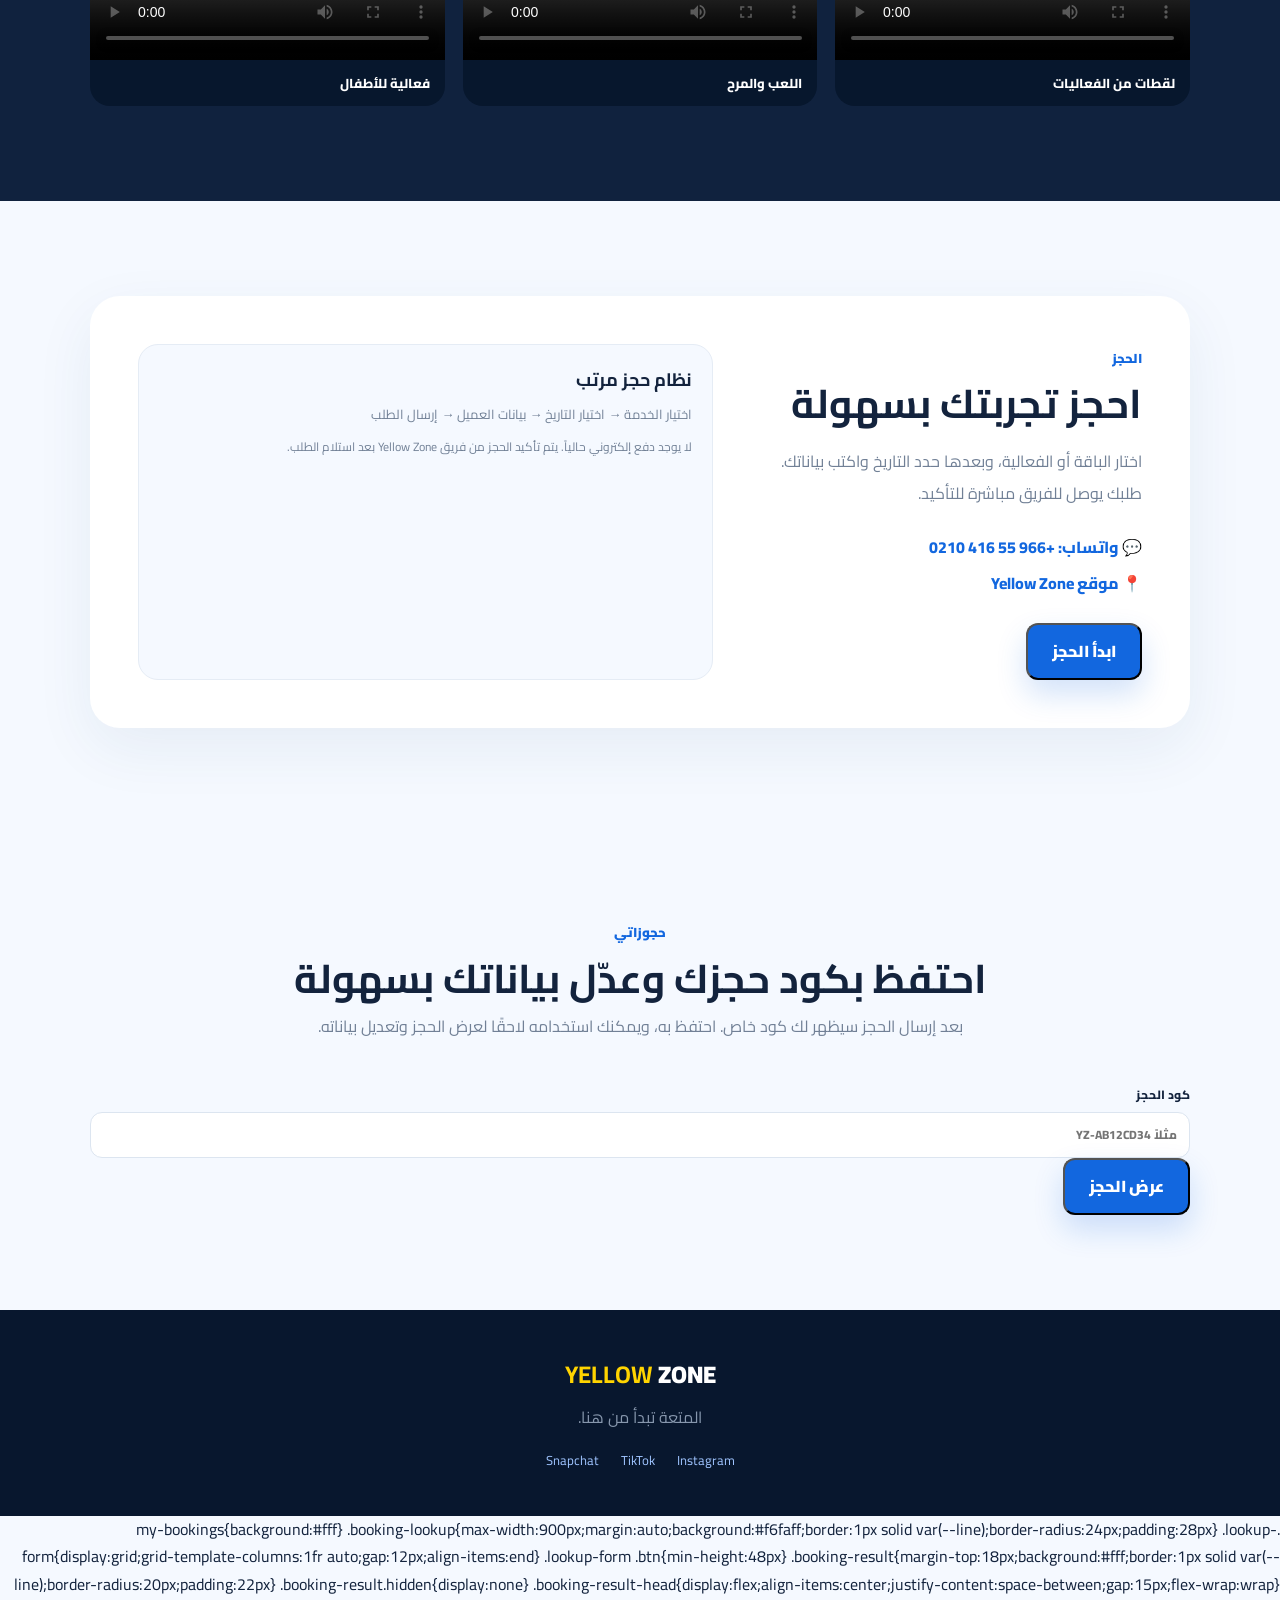
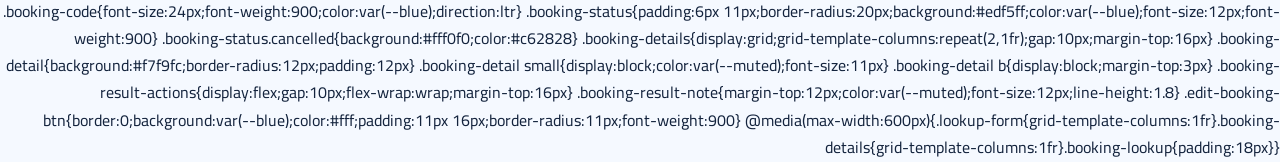
==== commit e86f5608: "Add customer booking codes and editing" ====
--- a/index.html
+++ b/index.html
@@ -121,6 +121,24 @@
 </section>
 </main>
 
+
+<section class="section my-bookings" id="myBookings">
+  <div class="head">
+    <span class="label" data-ar="حجوزاتي" data-en="My Bookings">حجوزاتي</span>
+    <h2 data-ar="احتفظ بكود حجزك وعدّل بياناتك بسهولة" data-en="Keep your booking code and edit your booking easily">احتفظ بكود حجزك وعدّل بياناتك بسهولة</h2>
+    <p data-ar="بعد إرسال الحجز سيظهر لك كود خاص. احتفظ به، ويمكنك استخدامه لاحقًا لعرض الحجز وتعديل بياناته." data-en="After booking, you will receive a private booking code. Keep it to view and edit your booking later.">بعد إرسال الحجز سيظهر لك كود خاص. احتفظ به، ويمكنك استخدامه لاحقًا لعرض الحجز وتعديل بياناته.</p>
+  </div>
+  <div class="booking-lookup">
+    <div class="lookup-form">
+      <label data-ar="كود الحجز" data-en="Booking Code">كود الحجز
+        <input id="lookupCode" autocomplete="off" placeholder="مثلاً YZ-AB12CD34" data-ar-placeholder="مثلاً YZ-AB12CD34" data-en-placeholder="e.g. YZ-AB12CD34">
+      </label>
+      <button class="btn primary" id="lookupBooking" type="button" data-ar="عرض الحجز" data-en="View Booking">عرض الحجز</button>
+    </div>
+    <div id="bookingResult" class="booking-result hidden"></div>
+  </div>
+</section>
+
 <footer><div class="flogo"><b>YELLOW</b> <span>ZONE</span></div><p data-ar="المتعة تبدأ من هنا." data-en="The fun starts here.">المتعة تبدأ من هنا.</p><div class="socials"><a target="_blank" rel="noopener" href="https://www.instagram.com/yellow.zoooon24/">Instagram</a><a target="_blank" rel="noopener" href="https://www.tiktok.com/@yellowzooone24">TikTok</a><a target="_blank" rel="noopener" href="https://www.snapchat.com/add/yellowzoooone24">Snapchat</a></div></footer>
 
 <div class="modal" id="bookingModal" aria-hidden="true">
@@ -139,6 +157,25 @@
   </div>
 </div>
 <div class="toast" id="toast"></div>
+
+.my-bookings{background:#fff}
+.booking-lookup{max-width:900px;margin:auto;background:#f6faff;border:1px solid var(--line);border-radius:24px;padding:28px}
+.lookup-form{display:grid;grid-template-columns:1fr auto;gap:12px;align-items:end}
+.lookup-form .btn{min-height:48px}
+.booking-result{margin-top:18px;background:#fff;border:1px solid var(--line);border-radius:20px;padding:22px}
+.booking-result.hidden{display:none}
+.booking-result-head{display:flex;align-items:center;justify-content:space-between;gap:15px;flex-wrap:wrap}
+.booking-code{font-size:24px;font-weight:900;color:var(--blue);direction:ltr}
+.booking-status{padding:6px 11px;border-radius:20px;background:#edf5ff;color:var(--blue);font-size:12px;font-weight:900}
+.booking-status.cancelled{background:#fff0f0;color:#c62828}
+.booking-details{display:grid;grid-template-columns:repeat(2,1fr);gap:10px;margin-top:16px}
+.booking-detail{background:#f7f9fc;border-radius:12px;padding:12px}
+.booking-detail small{display:block;color:var(--muted);font-size:11px}
+.booking-detail b{display:block;margin-top:3px}
+.booking-result-actions{display:flex;gap:10px;flex-wrap:wrap;margin-top:16px}
+.booking-result-note{margin-top:12px;color:var(--muted);font-size:12px;line-height:1.8}
+.edit-booking-btn{border:0;background:var(--blue);color:#fff;padding:11px 16px;border-radius:11px;font-weight:900}
+@media(max-width:600px){.lookup-form{grid-template-columns:1fr}.booking-details{grid-template-columns:1fr}.booking-lookup{padding:18px}}
 
 <script>
 'use strict';
@@ -155,6 +192,8 @@
 let dynamicEvents={};
 let offersCache=[];
 let galleryCache=[];
+let editingBookingCode=null;
+let editingBookingOriginalCreatedAt=null;
 const services={};
 const staticFallback={
  open:{ar:'وقت مفتوح',en:'Open Time',price:'75 SAR'},
@@ -195,7 +234,7 @@
  renderServiceOptions();
  if(modal.classList.contains('show')) updateSelectedService();
  if(offersCache.length){renderGeneralPrices();renderOffers();renderTrips();renderBirthdays();}
- renderAds();renderGallery();
+ renderAds();renderGallery();if(currentCustomerBooking){document.getElementById('bookingResult').innerHTML=bookingResultHTML(currentCustomerBooking);}
 }
 function toggleLang(){applyLanguage(currentLang==='ar'?'en':'ar')}
 langButton.addEventListener('click',toggleLang);
@@ -224,10 +263,14 @@
    renderServiceOptions();
  }
  serviceSelect.value=selectedKey;updateSelectedService();
+ if(editingBookingCode){
+   document.getElementById('modalTitle').textContent=currentLang==='ar'?'تعديل الحجز':'Edit Booking';
+   const submit=form.querySelector('.submit');submit.textContent=currentLang==='ar'?'حفظ تعديل الحجز':'Save Booking Changes';
+ }
  modal.classList.add('show');modal.setAttribute('aria-hidden','false');document.body.classList.add('modal-open');
  setTimeout(()=>document.getElementById('name').focus(),120);
 }
-function closeBooking(){modal.classList.remove('show');modal.setAttribute('aria-hidden','true');document.body.classList.remove('modal-open')}
+function closeBooking(){modal.classList.remove('show');modal.setAttribute('aria-hidden','true');document.body.classList.remove('modal-open');if(!editingBookingCode){document.getElementById('modalTitle').textContent=currentLang==='ar'?'أكمل بيانات الحجز':'Complete your booking';const submit=form.querySelector('.submit');submit.textContent=submit.getAttribute('data-'+currentLang)}}
 document.getElementById('closeModal').addEventListener('click',closeBooking);
 modal.addEventListener('click',e=>{if(e.target===modal)closeBooking()});
 document.addEventListener('keydown',e=>{if(e.key==='Escape'&&modal.classList.contains('show'))closeBooking()});
@@ -238,14 +281,156 @@
  const r=await fetch(SUPABASE_URL+'/rest/v1/bookings',{method:'POST',headers:{'Content-Type':'application/json','apikey':SUPABASE_KEY,'Authorization':'Bearer '+SUPABASE_KEY,'Prefer':'return=minimal'},body:JSON.stringify(data)});
  if(!r.ok)throw new Error(await r.text());
 }
+async function customerRpc(name,args){
+ const r=await fetch(SUPABASE_URL+'/rest/v1/rpc/'+name,{method:'POST',headers:{'Content-Type':'application/json','apikey':SUPABASE_KEY,'Authorization':'Bearer '+SUPABASE_KEY},body:JSON.stringify(args)});
+ if(!r.ok)throw new Error(await r.text());
+ return r.json();
+}
+function makeBookingCode(){
+ const bytes=new Uint8Array(5);
+ crypto.getRandomValues(bytes);
+ return 'YZ-'+Array.from(bytes,b=>b.toString(16).padStart(2,'0')).join('').toUpperCase();
+}
+function formatBookingDate(v){
+ if(!v)return '-';
+ const d=new Date(v+'T00:00:00');
+ return d.toLocaleDateString(currentLang==='ar'?'ar-SA':'en-US',{year:'numeric',month:'long',day:'numeric'});
+}
+function formatCreatedAt(v){
+ if(!v)return '-';
+ const d=new Date(v);
+ return d.toLocaleString(currentLang==='ar'?'ar-SA':'en-US',{dateStyle:'medium',timeStyle:'short'});
+}
+function bookingStatusText(v){
+ const map=currentLang==='ar'?{new:'جديد',confirmed:'مؤكد',cancelled:'ملغي',modified:'تم التعديل'}:{new:'New',confirmed:'Confirmed',cancelled:'Cancelled',modified:'Edited'};
+ return map[v]||v||'new';
+}
 form.addEventListener('submit',async e=>{
  e.preventDefault();
  if(!form.reportValidity())return;
- const btn=form.querySelector('.submit');btn.disabled=true;btn.textContent=currentLang==='ar'?'جاري إرسال الطلب...':'Sending request...';
- const name=document.getElementById('name').value.trim();const phone=document.getElementById('phone').value.trim();const guests=Number(document.getElementById('guests').value);const date=dateInput.value;const notes=document.getElementById('notes').value.trim();const s=services[selectedKey]||dynamicEvents[selectedKey]||services.open;const service=s[currentLang]||s.ar;
- const offer=offersCache.find(o=>slugForOffer(o)===selectedKey); const data={booking_code:'YZ-'+Date.now(),customer_name:name,customer_phone:phone,booking_date:date,guests,offer_id:offer?.id||null,price_snapshot:offer?.price??null,offer_name_snapshot:service,service_type:service,notes,status:'new'};
- try{await sendBooking(data);toast(currentLang==='ar'?'تم إرسال طلب الحجز بنجاح. سيتم التواصل معك لتأكيد الحجز.':'Your booking request was sent successfully. We will contact you to confirm it.','success');form.reset();dateInput.min=isoToday();selectedKey='open';renderServiceOptions();updateSelectedService();setTimeout(closeBooking,900)}catch(err){console.error(err);toast(currentLang==='ar'?'تعذر إرسال الحجز حالياً. تواصل معنا عبر واتساب على +966 55 416 0210.':'The booking could not be sent right now. Please contact us on WhatsApp at +966 55 416 0210.','error')}finally{btn.disabled=false;btn.textContent=btn.getAttribute('data-'+currentLang)}
+ const btn=form.querySelector('.submit');btn.disabled=true;btn.textContent=currentLang==='ar'?'جاري الحفظ...':'Saving...';
+ const name=document.getElementById('name').value.trim();
+ const phone=document.getElementById('phone').value.trim();
+ const guests=Number(document.getElementById('guests').value);
+ const date=dateInput.value;
+ const notes=document.getElementById('notes').value.trim();
+ const s=services[selectedKey]||dynamicEvents[selectedKey]||services.open||staticFallback.open;
+ const service=s[currentLang]||s.ar;
+ const offer=offersCache.find(o=>slugForOffer(o)===selectedKey);
+ try{
+   if(editingBookingCode){
+     const result=await customerRpc('yz_customer_booking_update',{
+       p_booking_code:editingBookingCode,
+       p_customer_name:name,
+       p_customer_phone:phone,
+       p_booking_date:date,
+       p_guests:guests,
+       p_offer_id:offer?.id||null,
+       p_offer_name_snapshot:service,
+       p_price_snapshot:offer?.price??null,
+       p_service_type:service,
+       p_notes:notes
+     });
+     if(!result?.ok)throw new Error(result?.message||'update failed');
+     toast(currentLang==='ar'?'تم تعديل الحجز بنجاح.':'Your booking was updated successfully.','success');
+     editingBookingCode=null;
+     editingBookingOriginalCreatedAt=null;
+     form.reset();
+     dateInput.min=isoToday();
+     selectedKey='open';
+     renderServiceOptions();
+     updateSelectedService();
+     setTimeout(closeBooking,700);
+     setTimeout(()=>lookupBooking(result.booking?.booking_code||''),850);
+   }else{
+     const bookingCode=makeBookingCode();
+     const data={booking_code:bookingCode,customer_name:name,customer_phone:phone,booking_date:date,guests,offer_id:offer?.id||null,price_snapshot:offer?.price??null,offer_name_snapshot:service,service_type:service,notes,status:'new'};
+     await sendBooking(data);
+     toast(currentLang==='ar'?'تم إرسال طلب الحجز بنجاح. سيتم التواصل معك لتأكيد الحجز.':'Your booking request was sent successfully. We will contact you to confirm it.','success');
+     form.reset();
+     dateInput.min=isoToday();
+     selectedKey='open';
+     renderServiceOptions();
+     updateSelectedService();
+     setTimeout(closeBooking,700);
+     setTimeout(()=>showBookingCodeAfterCreate(bookingCode),850);
+   }
+ }catch(err){
+   console.error(err);
+   toast(currentLang==='ar'?'تعذر حفظ الحجز حالياً. حاول مرة أخرى أو تواصل معنا عبر واتساب.':'The booking could not be saved right now. Please try again or contact us on WhatsApp.','error');
+ }finally{
+   btn.disabled=false;
+   btn.textContent=btn.getAttribute('data-'+currentLang);
+ }
 });
+
+
+function bookingResultHTML(b){
+ const statusClass=b.status==='cancelled'?'cancelled':'';
+ return `<div class="booking-result-head">
+   <div><small>${currentLang==='ar'?'كود الحجز':'Booking Code'}</small><div class="booking-code">${escapeHTML(b.booking_code)}</div></div>
+   <span class="booking-status ${statusClass}">${escapeHTML(bookingStatusText(b.status))}</span>
+ </div>
+ <div class="booking-details">
+   <div class="booking-detail"><small>${currentLang==='ar'?'الاسم':'Name'}</small><b>${escapeHTML(b.customer_name||'-')}</b></div>
+   <div class="booking-detail"><small>${currentLang==='ar'?'رقم الجوال':'Phone'}</small><b>${escapeHTML(b.customer_phone||'-')}</b></div>
+   <div class="booking-detail"><small>${currentLang==='ar'?'تاريخ الحجز':'Booking Date'}</small><b>${escapeHTML(formatBookingDate(b.booking_date))}</b></div>
+   <div class="booking-detail"><small>${currentLang==='ar'?'عدد الأشخاص':'Guests'}</small><b>${escapeHTML(String(b.guests||0))}</b></div>
+   <div class="booking-detail"><small>${currentLang==='ar'?'الخدمة':'Service'}</small><b>${escapeHTML(b.offer_name_snapshot||b.service_type||'-')}</b></div>
+   <div class="booking-detail"><small>${currentLang==='ar'?'تاريخ إنشاء الطلب':'Created'}</small><b>${escapeHTML(formatCreatedAt(b.created_at))}</b></div>
+   ${b.edit_count>0?`<div class="booking-detail"><small>${currentLang==='ar'?'عدد التعديلات':'Edits'}</small><b>${escapeHTML(String(b.edit_count))}</b></div>`:''}
+   ${b.notes?`<div class="booking-detail"><small>${currentLang==='ar'?'الملاحظات':'Notes'}</small><b>${escapeHTML(b.notes)}</b></div>`:''}
+ </div>
+ <div class="booking-result-actions">
+   ${b.status!=='cancelled'?`<button class="edit-booking-btn" type="button" onclick="editBooking()"> ${currentLang==='ar'?'تعديل الحجز':'Edit Booking'} </button>`:''}
+ </div>
+ <div class="booking-result-note">${currentLang==='ar'?'تاريخ إنشاء الطلب يظل محفوظًا كما هو. تعديل البيانات لا يغيّر تاريخ إنشاء الحجز.':'The original creation date is preserved. Editing does not change when the booking was created.'}</div>`;
+}
+let currentCustomerBooking=null;
+async function lookupBooking(codeOverride=''){
+ const input=document.getElementById('lookupCode');
+ const code=(codeOverride||input.value||'').trim().toUpperCase();
+ const result=document.getElementById('bookingResult');
+ if(!code){result.classList.remove('hidden');result.innerHTML=`<div class="error">${currentLang==='ar'?'اكتب كود الحجز أولاً.':'Enter your booking code first.'}</div>`;return}
+ result.classList.remove('hidden');
+ result.innerHTML=`<div class="booking-result-note">${currentLang==='ar'?'جاري البحث عن الحجز...':'Looking up your booking...'}</div>`;
+ try{
+   const data=await customerRpc('yz_customer_booking_get',{p_booking_code:code});
+   if(!data?.found){currentCustomerBooking=null;result.innerHTML=`<div class="error">${currentLang==='ar'?'كود الحجز غير صحيح أو غير موجود.':'Booking code not found.'}</div>`;return}
+   currentCustomerBooking=data.booking;
+   input.value=currentCustomerBooking.booking_code;
+   result.innerHTML=bookingResultHTML(currentCustomerBooking);
+ }catch(e){
+   console.error(e);
+   result.innerHTML=`<div class="error">${currentLang==='ar'?'تعذر الوصول للحجز حالياً. حاول مرة أخرى.':'Could not load the booking right now. Please try again.'}</div>`;
+ }
+}
+function editBooking(){
+ const b=currentCustomerBooking;
+ if(!b)return;
+ editingBookingCode=b.booking_code;
+ editingBookingOriginalCreatedAt=b.created_at||null;
+ document.getElementById('name').value=b.customer_name||'';
+ document.getElementById('phone').value=b.customer_phone||'';
+ document.getElementById('guests').value=b.guests||1;
+ dateInput.value=b.booking_date||isoToday();
+ document.getElementById('notes').value=b.notes||'';
+ const key=b.offer_id?slugForOffer(offersCache.find(o=>Number(o.id)===Number(b.offer_id))||{}):null;
+ selectedKey=(key&&services[key])?key:Object.keys(services)[0]||'open';
+ renderServiceOptions();
+ if(services[selectedKey])serviceSelect.value=selectedKey;
+ updateSelectedService();
+ document.getElementById('modalTitle').textContent=currentLang==='ar'?'تعديل الحجز':'Edit Booking';
+ const submit=form.querySelector('.submit');
+ submit.textContent=currentLang==='ar'?'حفظ تعديل الحجز':'Save Booking Changes';
+ openBooking(selectedKey);
+}
+function showBookingCodeAfterCreate(code){
+ document.getElementById('lookupCode').value=code;
+ document.getElementById('myBookings').scrollIntoView({behavior:'smooth',block:'start'});
+ lookupBooking(code);
+}
+document.getElementById('lookupBooking').addEventListener('click',()=>lookupBooking());
 
 function isEventAd(ad){const text=((ad.title_ar||ad.title||'')+' '+(ad.body_ar||ad.text||'')+' '+(ad.title_en||'')+' '+(ad.body_en||'')).toLowerCase();return /فعالية|حفلة|حفل|event|party|activity/.test(text)}
 function escapeHTML(v=''){return String(v).replace(/[&<>"']/g,m=>({'&':'&amp;','<':'&lt;','>':'&gt;','"':'&quot;',"'":'&#039;'}[m]))}
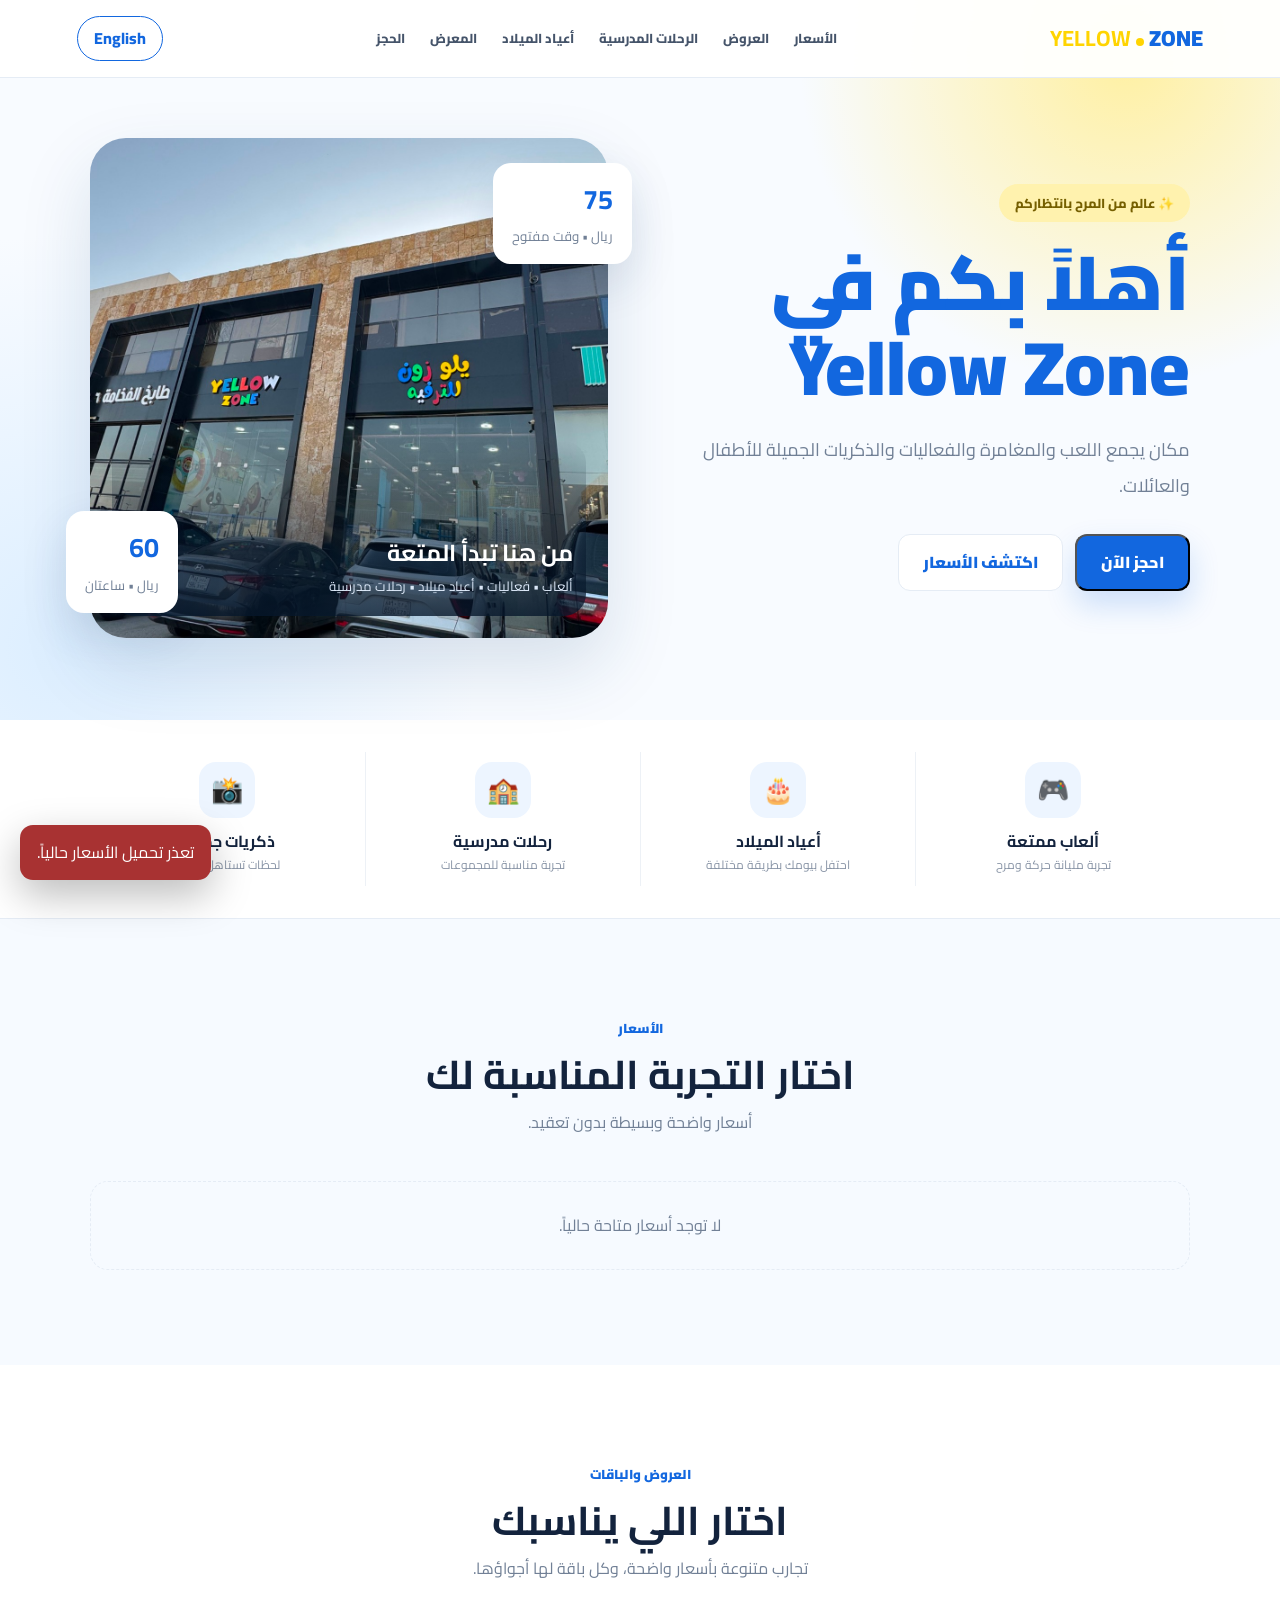
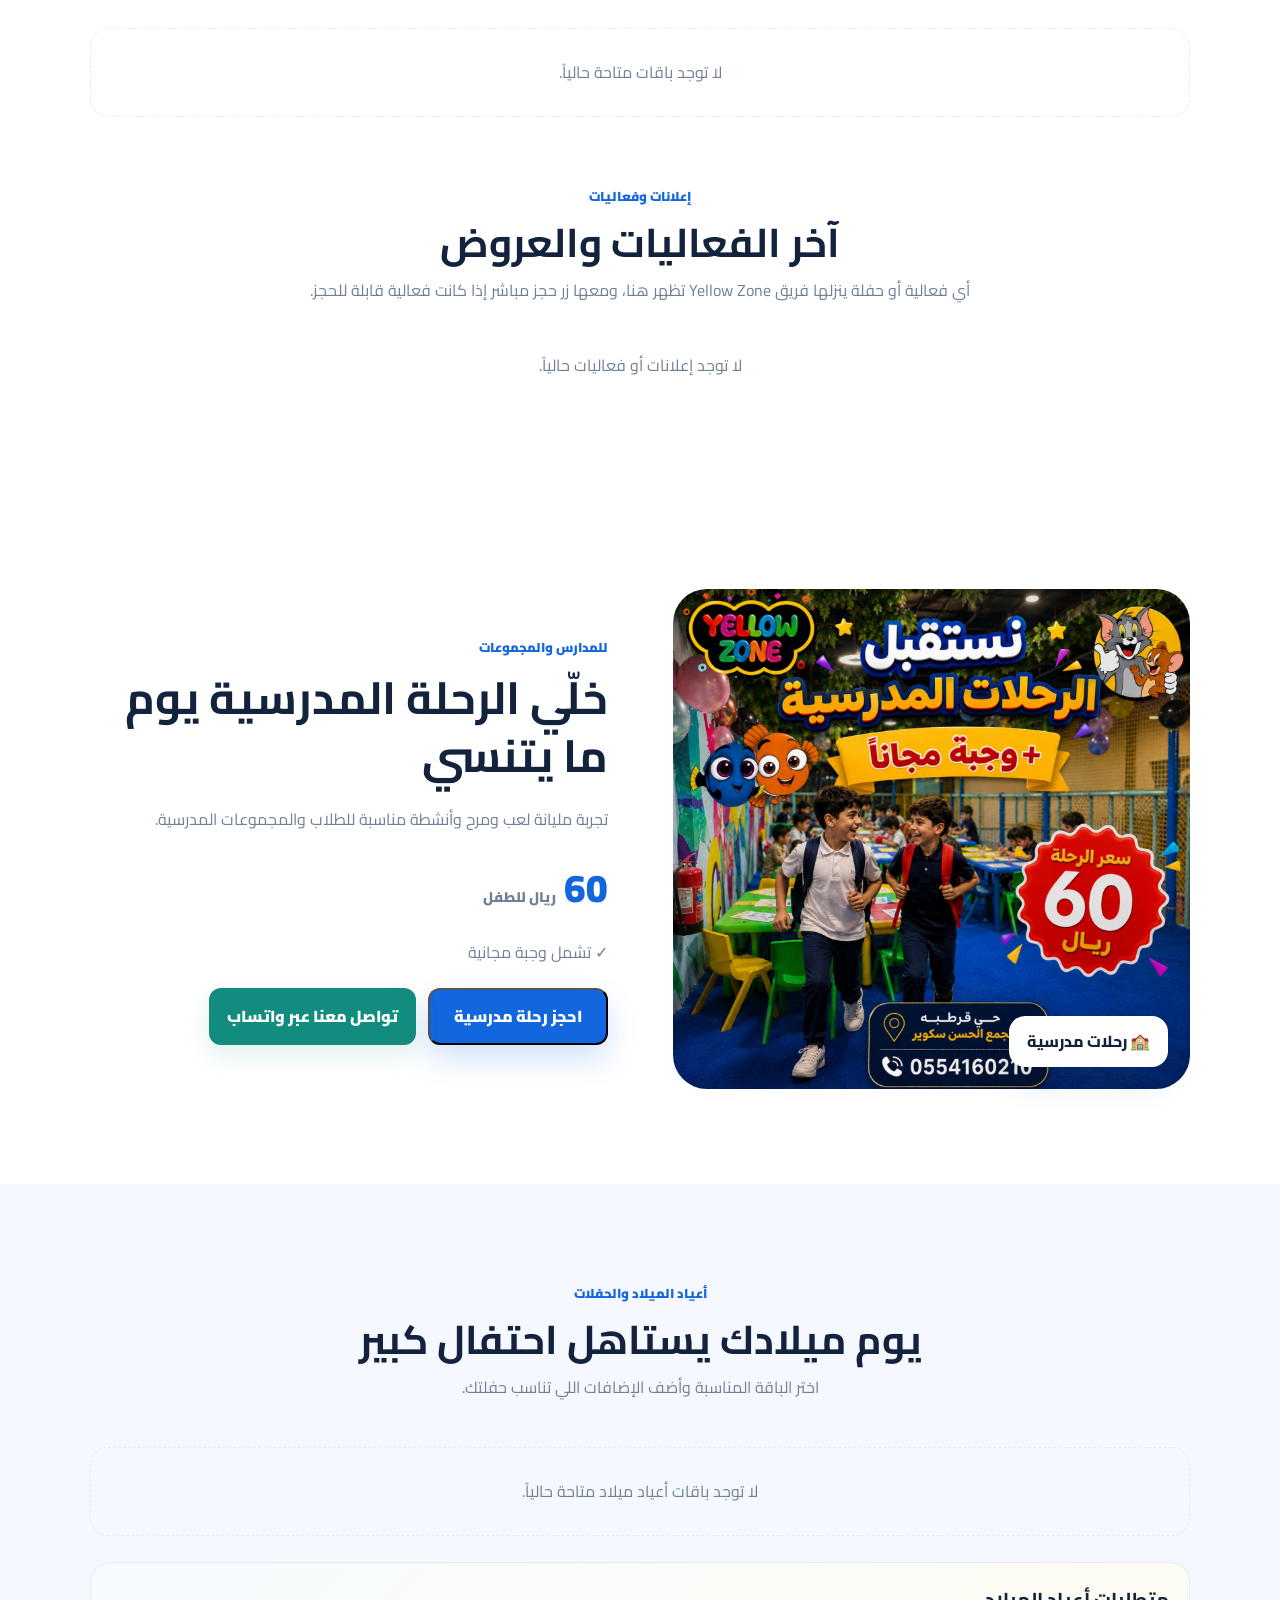
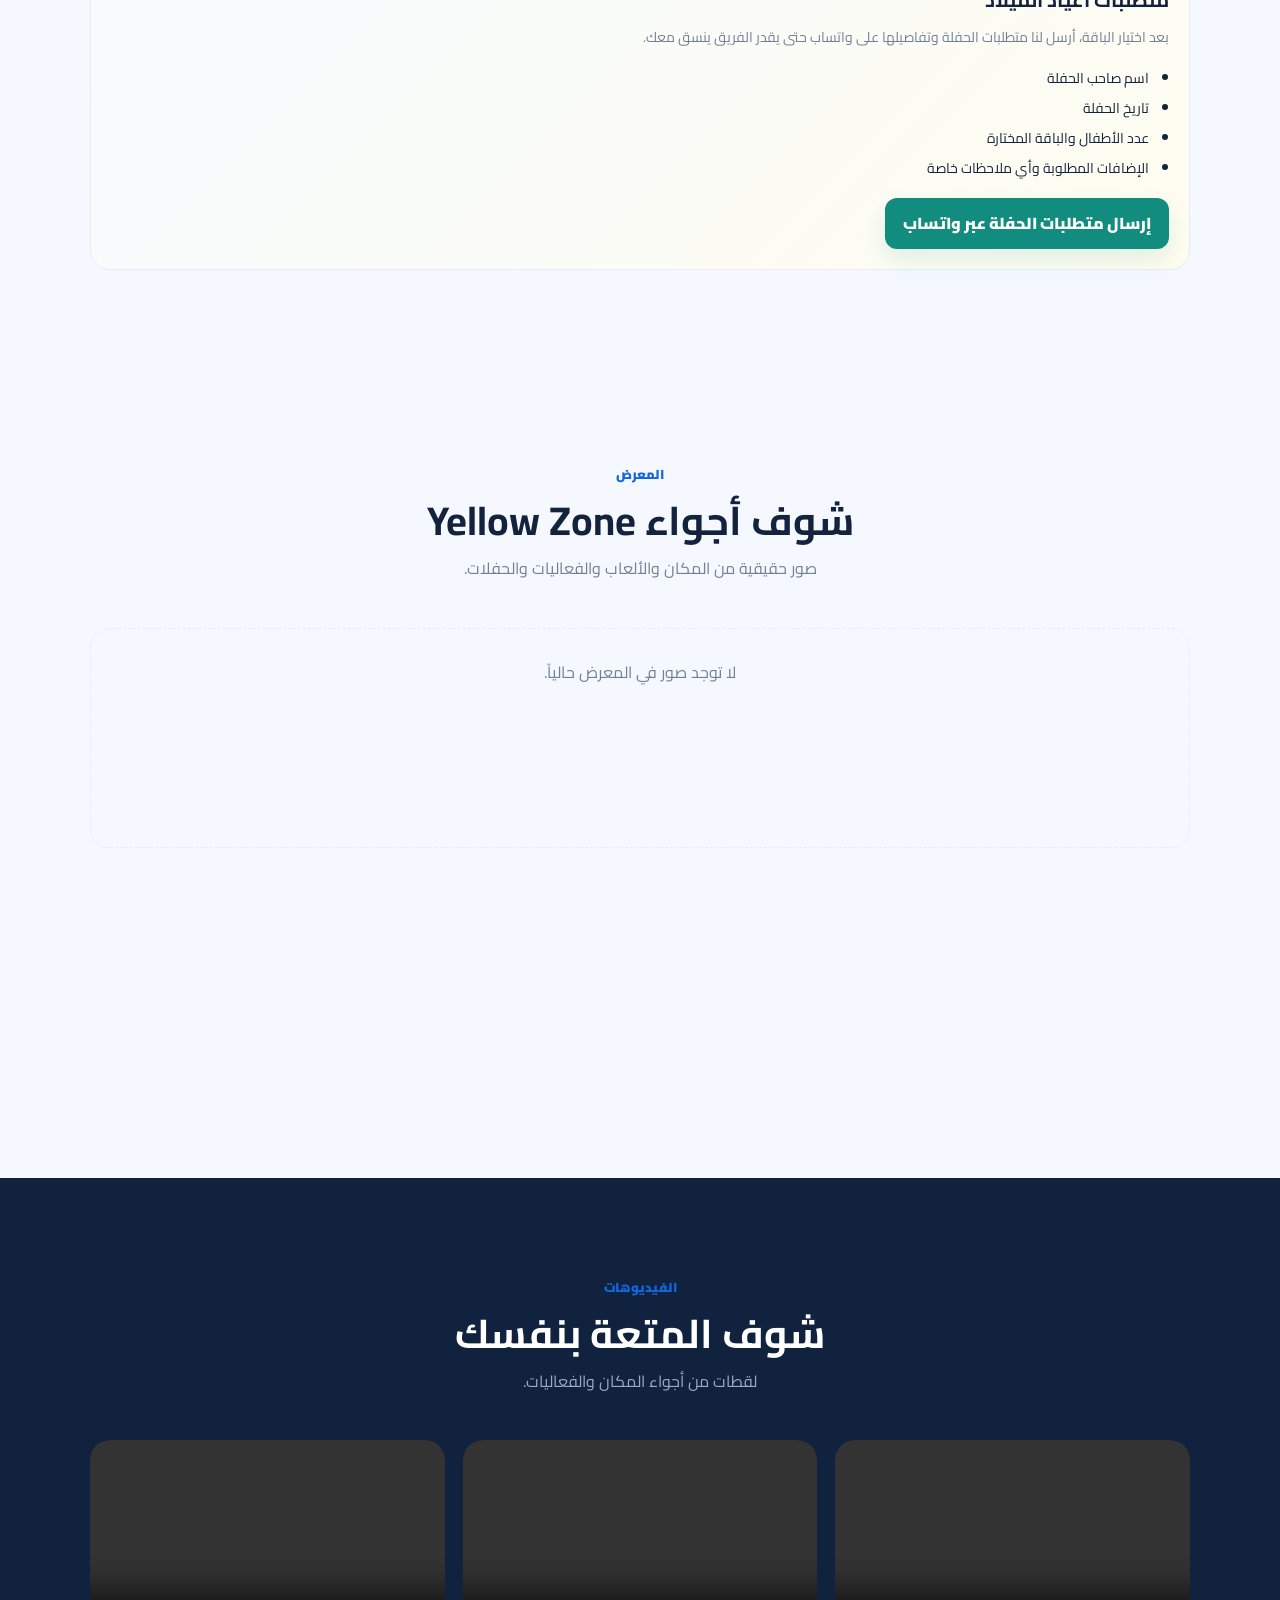
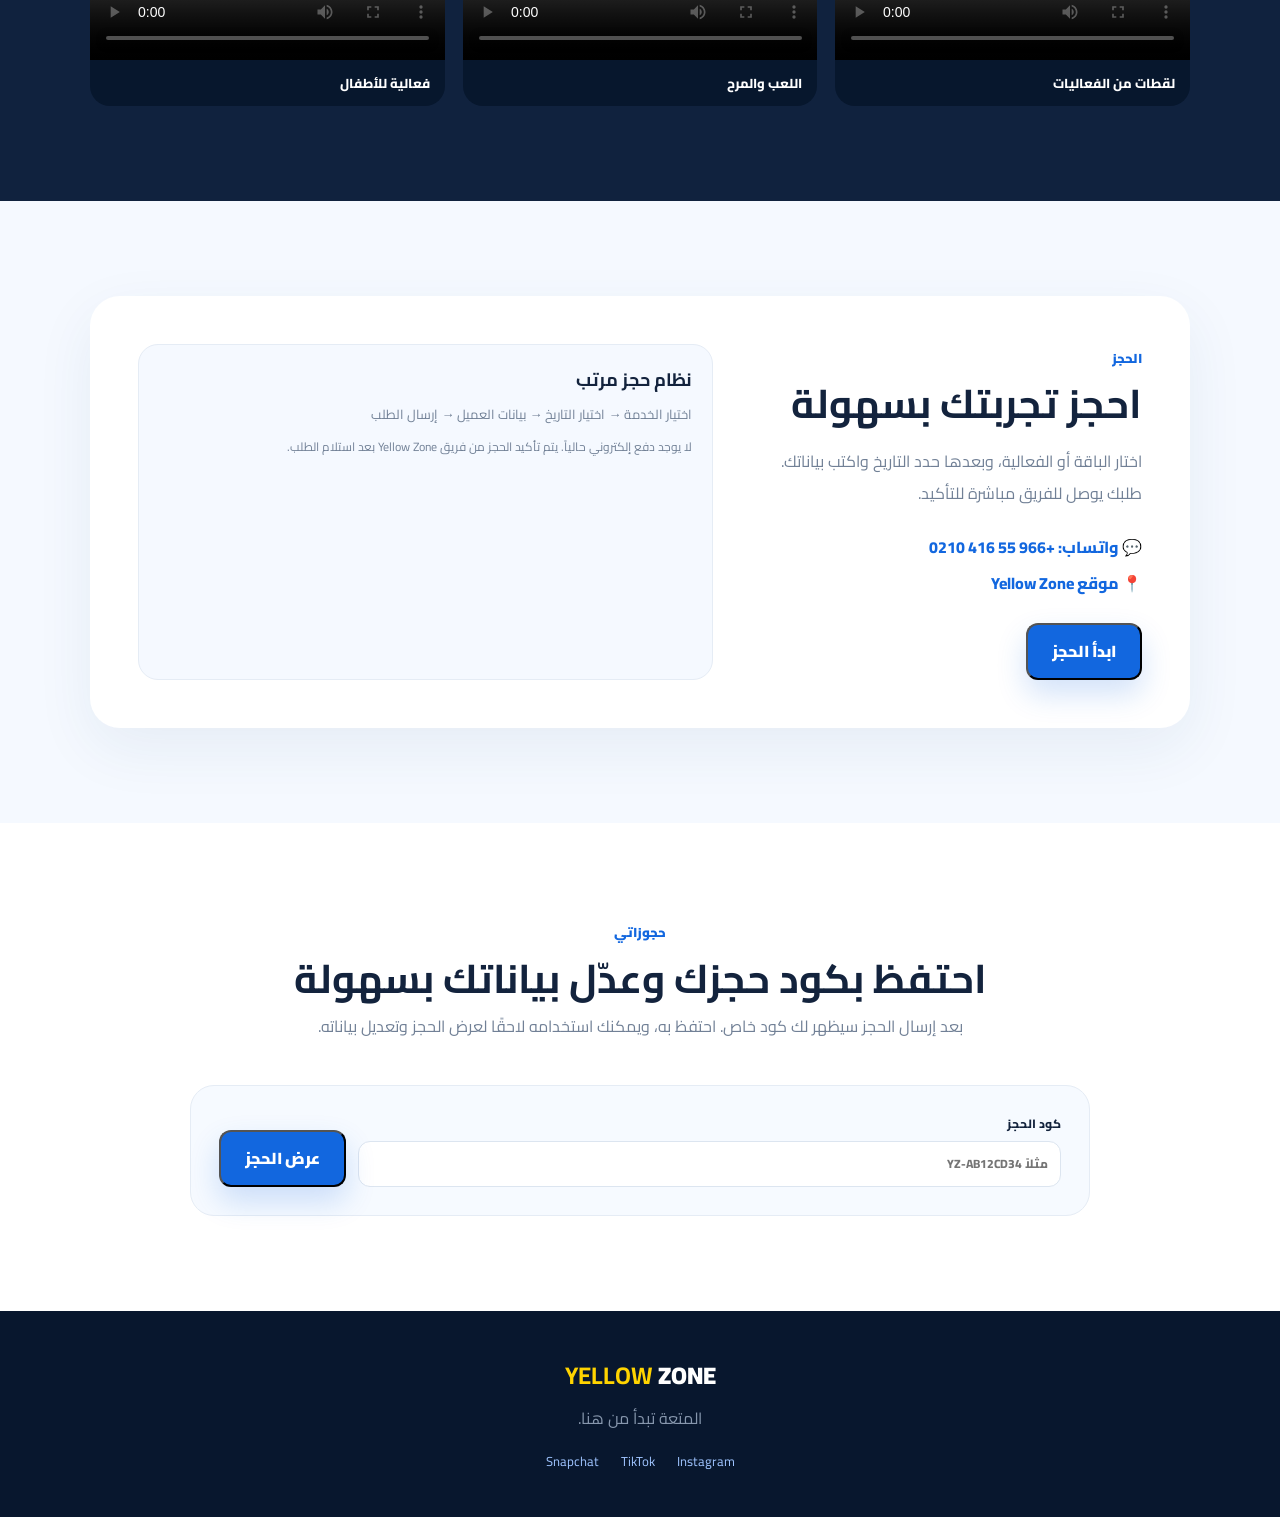
==== commit 221068e0: "Final customer site cleanup" ====
--- a/index.html
+++ b/index.html
@@ -29,134 +29,6 @@
 footer{background:#08172e;color:#fff;text-align:center;padding:45px 7%}.flogo{font-size:24px;font-weight:900;direction:ltr}.flogo b{color:var(--yellow)}.flogo span{color:#fff}footer p{color:#8797ad;margin:8px 0 18px}.socials{display:flex;justify-content:center;gap:22px;color:#9fc4ff;font-size:13px}
 .dynamic-empty{grid-column:1/-1;text-align:center;padding:30px;color:var(--muted);border:1px dashed var(--line);border-radius:18px}.offer-card.no-image{padding:0}.offer-card.no-image .offer-body{min-height:180px}.gallery-grid .dynamic-gallery{position:relative;overflow:hidden;border-radius:22px;background:#dfeeff;min-height:220px}.gallery-grid .dynamic-gallery:first-child{grid-row:span 2}.gallery-grid .dynamic-gallery img{width:100%;height:100%;min-height:220px;object-fit:cover;display:block}.gallery-grid .dynamic-gallery:after{content:"";position:absolute;inset:45% 0 0;background:linear-gradient(transparent,#0009)}.gallery-grid .dynamic-gallery span{position:absolute;z-index:2;bottom:15px;right:18px;color:#fff;font-weight:800}.gallery-grid .dynamic-gallery:nth-child(n+6){grid-row:auto}@media(max-width:950px){nav{display:none}.hero{grid-template-columns:1fr;padding-top:115px}.hero-copy{text-align:center;margin:auto}.hero p{margin-left:auto;margin-right:auto}.actions{justify-content:center}.hero-media{max-width:650px;width:100%;margin:auto}.features{grid-template-columns:1fr 1fr}.price-grid{grid-template-columns:1fr 1fr}.split{grid-template-columns:1fr}.birthday-grid{grid-template-columns:1fr}.birthday.main{transform:none}.booking-box{grid-template-columns:1fr}.videos,.ads-grid,.offer-grid{grid-template-columns:1fr 1fr}}
 @media(max-width:600px){.req-list{padding-right:18px}.contact-cta{padding:17px}.wa-btn{width:100%}header{padding:0 18px}.hero{padding-left:20px;padding-right:20px}.hero h1{font-size:43px}.actions{flex-direction:column}.hero-media{height:370px}.f1{right:5px}.f2{left:5px}.features{grid-template-columns:1fr}.feature{border:0;border-bottom:1px solid #edf1f6}.price-grid,.offer-grid,.ads-grid,.videos{grid-template-columns:1fr}.section{padding:70px 20px}.head h2{font-size:31px}.gallery-grid{grid-template-columns:1fr 1fr;grid-template-rows:180px 180px}.g:first-child{grid-row:span 2}.booking-box{padding:25px}.modal-card{border-radius:22px}.modal-top,.modal-form{padding-left:20px;padding-right:20px}.selected-service{margin-left:20px;margin-right:20px}form{grid-template-columns:1fr}.full,.submit{grid-column:auto}.booking-preview{margin-top:15px}}
-</style>
-</head>
-<body>
-<header>
-  <div class="logo"><b>YELLOW</b><i></i><span>ZONE</span></div>
-  <nav>
-    <a href="#prices" data-ar="الأسعار" data-en="Prices">الأسعار</a>
-    <a href="#offers" data-ar="العروض" data-en="Offers">العروض</a>
-    <a href="#trips" data-ar="الرحلات المدرسية" data-en="School Trips">الرحلات المدرسية</a>
-    <a href="#birthdays" data-ar="أعياد الميلاد" data-en="Birthdays">أعياد الميلاد</a>
-    <a href="#gallery" data-ar="المعرض" data-en="Gallery">المعرض</a>
-    <a href="#booking" data-ar="الحجز" data-en="Booking">الحجز</a>
-  </nav>
-  <button class="lang" id="langButton" type="button">English</button>
-</header>
-
-<main>
-<section class="hero">
-  <div class="hero-copy">
-    <div class="badge" data-ar="✨ عالم من المرح بانتظاركم" data-en="✨ A world of fun is waiting for you">✨ عالم من المرح بانتظاركم</div>
-    <h1><span data-ar="أهلاً بكم في" data-en="Welcome to">أهلاً بكم في</span> <span>Yellow Zone</span></h1>
-    <p data-ar="مكان يجمع اللعب والمغامرة والفعاليات والذكريات الجميلة للأطفال والعائلات." data-en="A place where play, adventure, activities, and beautiful memories come together for kids and families.">مكان يجمع اللعب والمغامرة والفعاليات والذكريات الجميلة للأطفال والعائلات.</p>
-    <div class="actions"><button class="btn primary" type="button" onclick="openBooking('open')" data-ar="احجز الآن" data-en="Book Now">احجز الآن</button><a class="btn secondary" href="#prices" data-ar="اكتشف الأسعار" data-en="Explore Prices">اكتشف الأسعار</a></div>
-  </div>
-  <div class="hero-media">
-    <img src="assets/images/yellow-zone-05.jpg" alt="واجهة Yellow Zone" data-ar-alt="واجهة Yellow Zone" data-en-alt="Yellow Zone entrance">
-    <div class="hero-caption"><strong data-ar="من هنا تبدأ المتعة" data-en="The fun starts here">من هنا تبدأ المتعة</strong><small data-ar="ألعاب • فعاليات • أعياد ميلاد • رحلات مدرسية" data-en="Play • Activities • Birthdays • School Trips">ألعاب • فعاليات • أعياد ميلاد • رحلات مدرسية</small></div>
-    <div class="float f1"><b>75</b><small data-ar="ريال • وقت مفتوح" data-en="SAR • Open Time">ريال • وقت مفتوح</small></div>
-    <div class="float f2"><b>60</b><small data-ar="ريال • ساعتان" data-en="SAR • 2 Hours">ريال • ساعتان</small></div>
-  </div>
-</section>
-
-<div class="features">
-  <div class="feature"><div class="fi">🎮</div><h3 data-ar="ألعاب ممتعة" data-en="Fun Games">ألعاب ممتعة</h3><p data-ar="تجربة مليانة حركة ومرح" data-en="An experience full of movement and fun">تجربة مليانة حركة ومرح</p></div>
-  <div class="feature"><div class="fi">🎂</div><h3 data-ar="أعياد الميلاد" data-en="Birthdays">أعياد الميلاد</h3><p data-ar="احتفل بيومك بطريقة مختلفة" data-en="Celebrate your special day differently">احتفل بيومك بطريقة مختلفة</p></div>
-  <div class="feature"><div class="fi">🏫</div><h3 data-ar="رحلات مدرسية" data-en="School Trips">رحلات مدرسية</h3><p data-ar="تجربة مناسبة للمجموعات" data-en="A great experience for groups">تجربة مناسبة للمجموعات</p></div>
-  <div class="feature"><div class="fi">📸</div><h3 data-ar="ذكريات جميلة" data-en="Beautiful Memories">ذكريات جميلة</h3><p data-ar="لحظات تستاهل تتوثق" data-en="Moments worth remembering">لحظات تستاهل تتوثق</p></div>
-</div>
-
-<section class="section prices" id="prices">
-  <div class="head"><span class="label" data-ar="الأسعار" data-en="Prices">الأسعار</span><h2 data-ar="اختار التجربة المناسبة لك" data-en="Choose the experience that suits you">اختار التجربة المناسبة لك</h2><p data-ar="أسعار واضحة وبسيطة بدون تعقيد." data-en="Clear and simple prices, with no complications.">أسعار واضحة وبسيطة بدون تعقيد.</p></div>
-  <div class="price-grid" id="generalPrices"><div class="empty-ads" style="display:block">جاري تحميل الأسعار...</div></div>
-</section>
-
-<section class="section offers" id="offers">
-  <div class="head"><span class="label" data-ar="العروض والباقات" data-en="Offers & Packages">العروض والباقات</span><h2 data-ar="اختار اللي يناسبك" data-en="Choose what suits you">اختار اللي يناسبك</h2><p data-ar="تجارب متنوعة بأسعار واضحة، وكل باقة لها أجواؤها." data-en="Different experiences with clear prices, each with its own atmosphere.">تجارب متنوعة بأسعار واضحة، وكل باقة لها أجواؤها.</p></div>
-  <div class="offer-grid" id="offersGrid"><div class="empty-ads" style="display:block">جاري تحميل الباقات...</div></div>
-  <div class="ads-wrap" id="adsWrap">
-    <div class="head" style="margin-top:65px;margin-bottom:28px"><span class="label" data-ar="إعلانات وفعاليات" data-en="Announcements & Events">إعلانات وفعاليات</span><h2 data-ar="آخر الفعاليات والعروض" data-en="Latest events & announcements">آخر الفعاليات والعروض</h2><p data-ar="أي فعالية أو حفلة ينزلها فريق Yellow Zone تظهر هنا، ومعها زر حجز مباشر إذا كانت فعالية قابلة للحجز." data-en="Events and parties posted by Yellow Zone appear here, with a direct booking button when the announcement is bookable.">أي فعالية أو حفلة ينزلها فريق Yellow Zone تظهر هنا، ومعها زر حجز مباشر إذا كانت فعالية قابلة للحجز.</p></div>
-    <div class="ads-grid" id="adsGrid"></div><div class="empty-ads" id="emptyAds" data-ar="لا توجد إعلانات أو فعاليات حالياً." data-en="There are no announcements or events right now.">لا توجد إعلانات أو فعاليات حالياً.</div>
-  </div>
-</section>
-
-<section class="section split" id="trips">
-  <div class="photo"><img src="assets/images/yellow-zone-15.png" alt="رحلات مدرسية في Yellow Zone"><div class="photo-tag" data-ar="🏫 رحلات مدرسية" data-en="🏫 School Trips">🏫 رحلات مدرسية</div></div>
-  <div><span class="label" data-ar="للمدارس والمجموعات" data-en="For Schools & Groups">للمدارس والمجموعات</span><h2 data-ar="خلّي الرحلة المدرسية يوم ما يتنسي" data-en="Make the school trip a day to remember">خلّي الرحلة المدرسية يوم ما يتنسي</h2><p data-ar="تجربة مليانة لعب ومرح وأنشطة مناسبة للطلاب والمجموعات المدرسية." data-en="An experience full of play, fun, and activities suitable for students and school groups.">تجربة مليانة لعب ومرح وأنشطة مناسبة للطلاب والمجموعات المدرسية.</p><div class="trip-price" id="tripPrice">60 <small data-ar="ريال للطفل" data-en="SAR per child">ريال للطفل</small></div><p data-ar="✓ تشمل وجبة مجانية" data-en="✓ Includes a complimentary meal">✓ تشمل وجبة مجانية</p><div class="actions"><button class="btn primary" type="button" onclick="openBooking('school-trip')" data-ar="احجز رحلة مدرسية" data-en="Book a School Trip">احجز رحلة مدرسية</button><a class="wa-btn" target="_blank" rel="noopener" href="https://wa.me/966554160210" data-ar="تواصل معنا عبر واتساب" data-en="Contact us on WhatsApp">تواصل معنا عبر واتساب</a></div></div>
-</section>
-
-<section class="section birthdays" id="birthdays">
-  <div class="head"><span class="label" data-ar="أعياد الميلاد والحفلات" data-en="Birthdays & Parties">أعياد الميلاد والحفلات</span><h2 data-ar="يوم ميلادك يستاهل احتفال كبير" data-en="Your birthday deserves a big celebration">يوم ميلادك يستاهل احتفال كبير</h2><p data-ar="اختر الباقة المناسبة وأضف الإضافات اللي تناسب حفلتك." data-en="Choose the package that suits you and add the extras for your party.">اختر الباقة المناسبة وأضف الإضافات اللي تناسب حفلتك.</p></div>
-  <div class="birthday-grid" id="birthdayGrid"><div class="empty-ads" style="display:block">جاري تحميل باقات أعياد الميلاد...</div></div>
-  <div class="contact-cta">
-    <h3 data-ar="متطلبات أعياد الميلاد" data-en="Birthday Party Requirements">متطلبات أعياد الميلاد</h3>
-    <p data-ar="بعد اختيار الباقة، أرسل لنا متطلبات الحفلة وتفاصيلها على واتساب حتى يقدر الفريق ينسق معك." data-en="After choosing your package, send your party requirements and details to us on WhatsApp so our team can coordinate with you.">بعد اختيار الباقة، أرسل لنا متطلبات الحفلة وتفاصيلها على واتساب حتى يقدر الفريق ينسق معك.</p>
-    <ul class="req-list">
-      <li data-ar="اسم صاحب الحفلة" data-en="Birthday person's name">اسم صاحب الحفلة</li>
-      <li data-ar="تاريخ الحفلة" data-en="Party date">تاريخ الحفلة</li>
-      <li data-ar="عدد الأطفال والباقة المختارة" data-en="Number of children and selected package">عدد الأطفال والباقة المختارة</li>
-      <li data-ar="الإضافات المطلوبة وأي ملاحظات خاصة" data-en="Requested extras and any special notes">الإضافات المطلوبة وأي ملاحظات خاصة</li>
-    </ul>
-    <a class="wa-btn" target="_blank" rel="noopener" href="https://wa.me/966554160210" data-ar="إرسال متطلبات الحفلة عبر واتساب" data-en="Send party requirements on WhatsApp">إرسال متطلبات الحفلة عبر واتساب</a>
-  </div>
-</section>
-
-<section class="section" id="gallery">
-  <div class="head"><span class="label" data-ar="المعرض" data-en="Gallery">المعرض</span><h2 data-ar="شوف أجواء Yellow Zone" data-en="See the Yellow Zone atmosphere">شوف أجواء Yellow Zone</h2><p data-ar="صور حقيقية من المكان والألعاب والفعاليات والحفلات." data-en="Real photos from the venue, games, activities, and parties.">صور حقيقية من المكان والألعاب والفعاليات والحفلات.</p></div>
-  <div class="gallery-grid" id="galleryGrid"><div class="empty-ads" style="display:block">جاري تحميل المعرض...</div></div>
-</section>
-
-<section class="section video-section">
-  <div class="head dark"><span class="label" data-ar="الفيديوهات" data-en="Videos">الفيديوهات</span><h2 data-ar="شوف المتعة بنفسك" data-en="See the fun for yourself">شوف المتعة بنفسك</h2><p data-ar="لقطات من أجواء المكان والفعاليات." data-en="Clips from the venue and activities.">لقطات من أجواء المكان والفعاليات.</p></div>
-  <div class="videos"><div class="video"><video controls playsinline preload="metadata" src="assets/videos/yellow-zone-video-02.mp4"></video><p data-ar="لقطات من الفعاليات" data-en="Activity moments">لقطات من الفعاليات</p></div><div class="video"><video controls playsinline preload="metadata" src="assets/videos/yellow-zone-video-04.mp4"></video><p data-ar="اللعب والمرح" data-en="Play & fun">اللعب والمرح</p></div><div class="video"><video controls playsinline preload="metadata" src="assets/videos/yellow-zone-video-05.mp4"></video><p data-ar="فعالية للأطفال" data-en="Kids activity">فعالية للأطفال</p></div></div>
-</section>
-
-<section class="section booking" id="booking">
-  <div class="booking-box">
-    <div class="booking-info"><span class="label" data-ar="الحجز" data-en="Booking">الحجز</span><h2 data-ar="احجز تجربتك بسهولة" data-en="Book your experience easily">احجز تجربتك بسهولة</h2><p data-ar="اختار الباقة أو الفعالية، وبعدها حدد التاريخ واكتب بياناتك. طلبك يوصل للفريق مباشرة للتأكيد." data-en="Choose a package or event, then select your date and enter your details. Your request goes directly to our team for confirmation.">اختار الباقة أو الفعالية، وبعدها حدد التاريخ واكتب بياناتك. طلبك يوصل للفريق مباشرة للتأكيد.</p><div class="contact"><div>💬 <a target="_blank" rel="noopener" href="https://wa.me/966554160210" data-ar="واتساب: +966 55 416 0210" data-en="WhatsApp: +966 55 416 0210">واتساب: +966 55 416 0210</a></div><div>📍 <a target="_blank" rel="noopener" href="https://maps.app.goo.gl/ALGmWMEhsNHwmmBX8" data-ar="موقع Yellow Zone" data-en="Yellow Zone Location">موقع Yellow Zone</a></div></div><div class="booking-start"><button class="btn primary" type="button" onclick="openBooking('open')" data-ar="ابدأ الحجز" data-en="Start Booking">ابدأ الحجز</button></div></div>
-    <div class="booking-preview"><strong data-ar="نظام حجز مرتب" data-en="A clean booking system">نظام حجز مرتب</strong><span data-ar="اختيار الخدمة → اختيار التاريخ → بيانات العميل → إرسال الطلب" data-en="Choose service → choose date → customer details → send request">اختيار الخدمة → اختيار التاريخ → بيانات العميل → إرسال الطلب</span><p class="form-note" data-ar="لا يوجد دفع إلكتروني حالياً. يتم تأكيد الحجز من فريق Yellow Zone بعد استلام الطلب." data-en="Online payment is not available yet. The Yellow Zone team confirms your booking after receiving the request.">لا يوجد دفع إلكتروني حالياً. يتم تأكيد الحجز من فريق Yellow Zone بعد استلام الطلب.</p></div>
-  </div>
-</section>
-</main>
-
-
-<section class="section my-bookings" id="myBookings">
-  <div class="head">
-    <span class="label" data-ar="حجوزاتي" data-en="My Bookings">حجوزاتي</span>
-    <h2 data-ar="احتفظ بكود حجزك وعدّل بياناتك بسهولة" data-en="Keep your booking code and edit your booking easily">احتفظ بكود حجزك وعدّل بياناتك بسهولة</h2>
-    <p data-ar="بعد إرسال الحجز سيظهر لك كود خاص. احتفظ به، ويمكنك استخدامه لاحقًا لعرض الحجز وتعديل بياناته." data-en="After booking, you will receive a private booking code. Keep it to view and edit your booking later.">بعد إرسال الحجز سيظهر لك كود خاص. احتفظ به، ويمكنك استخدامه لاحقًا لعرض الحجز وتعديل بياناته.</p>
-  </div>
-  <div class="booking-lookup">
-    <div class="lookup-form">
-      <label data-ar="كود الحجز" data-en="Booking Code">كود الحجز
-        <input id="lookupCode" autocomplete="off" placeholder="مثلاً YZ-AB12CD34" data-ar-placeholder="مثلاً YZ-AB12CD34" data-en-placeholder="e.g. YZ-AB12CD34">
-      </label>
-      <button class="btn primary" id="lookupBooking" type="button" data-ar="عرض الحجز" data-en="View Booking">عرض الحجز</button>
-    </div>
-    <div id="bookingResult" class="booking-result hidden"></div>
-  </div>
-</section>
-
-<footer><div class="flogo"><b>YELLOW</b> <span>ZONE</span></div><p data-ar="المتعة تبدأ من هنا." data-en="The fun starts here.">المتعة تبدأ من هنا.</p><div class="socials"><a target="_blank" rel="noopener" href="https://www.instagram.com/yellow.zoooon24/">Instagram</a><a target="_blank" rel="noopener" href="https://www.tiktok.com/@yellowzooone24">TikTok</a><a target="_blank" rel="noopener" href="https://www.snapchat.com/add/yellowzoooone24">Snapchat</a></div></footer>
-
-<div class="modal" id="bookingModal" aria-hidden="true">
-  <div class="modal-card" role="dialog" aria-modal="true" aria-labelledby="modalTitle">
-    <div class="modal-top"><div><span class="label" data-ar="حجز Yellow Zone" data-en="Yellow Zone Booking">حجز Yellow Zone</span><h3 id="modalTitle" data-ar="أكمل بيانات الحجز" data-en="Complete your booking">أكمل بيانات الحجز</h3></div><button class="close" id="closeModal" type="button" aria-label="Close">×</button></div>
-    <div class="selected-service"><div><b id="selectedServiceName">وقت مفتوح</b><span id="selectedServiceMeta">75 ريال</span></div><button class="btn secondary" type="button" onclick="closeBooking()" data-ar="تغيير الخدمة" data-en="Change service">تغيير الخدمة</button></div>
-    <form class="modal-form" id="bookingForm">
-      <label data-ar="الاسم الكامل" data-en="Full Name">الاسم الكامل<input id="name" required autocomplete="name" placeholder="اكتب اسمك" data-ar-placeholder="اكتب اسمك" data-en-placeholder="Enter your name"></label>
-      <label data-ar="رقم الجوال" data-en="Phone Number">رقم الجوال<input id="phone" required type="tel" inputmode="tel" autocomplete="tel" minlength="9" placeholder="05xxxxxxxx" data-ar-placeholder="05xxxxxxxx" data-en-placeholder="05xxxxxxxx"></label>
-      <label data-ar="عدد الأشخاص" data-en="Number of People">عدد الأشخاص<input id="guests" required min="1" step="1" type="number" inputmode="numeric" placeholder="مثلاً 5" data-ar-placeholder="مثلاً 5" data-en-placeholder="e.g. 5"></label>
-      <label data-ar="التاريخ" data-en="Date">التاريخ<input id="date" required type="date"></label>
-      <label data-ar="الخدمة" data-en="Service">الخدمة<select id="service" required></select></label>
-      <label class="full" data-ar="ملاحظات" data-en="Notes">ملاحظات<textarea id="notes" placeholder="أي ملاحظات إضافية..." data-ar-placeholder="أي ملاحظات إضافية..." data-en-placeholder="Any additional notes..."></textarea></label>
-      <button class="submit" type="submit" data-ar="إرسال طلب الحجز" data-en="Send Booking Request">إرسال طلب الحجز</button>
-    </form>
-  </div>
-</div>
-<div class="toast" id="toast"></div>
 
 .my-bookings{background:#fff}
 .booking-lookup{max-width:900px;margin:auto;background:#f6faff;border:1px solid var(--line);border-radius:24px;padding:28px}
@@ -176,6 +48,134 @@
 .booking-result-note{margin-top:12px;color:var(--muted);font-size:12px;line-height:1.8}
 .edit-booking-btn{border:0;background:var(--blue);color:#fff;padding:11px 16px;border-radius:11px;font-weight:900}
 @media(max-width:600px){.lookup-form{grid-template-columns:1fr}.booking-details{grid-template-columns:1fr}.booking-lookup{padding:18px}}
+</style>
+</head>
+<body>
+<header>
+  <div class="logo"><b>YELLOW</b><i></i><span>ZONE</span></div>
+  <nav>
+    <a href="#prices" data-ar="الأسعار" data-en="Prices">الأسعار</a>
+    <a href="#offers" data-ar="العروض" data-en="Offers">العروض</a>
+    <a href="#trips" data-ar="الرحلات المدرسية" data-en="School Trips">الرحلات المدرسية</a>
+    <a href="#birthdays" data-ar="أعياد الميلاد" data-en="Birthdays">أعياد الميلاد</a>
+    <a href="#gallery" data-ar="المعرض" data-en="Gallery">المعرض</a>
+    <a href="#booking" data-ar="الحجز" data-en="Booking">الحجز</a>
+  </nav>
+  <button class="lang" id="langButton" type="button">English</button>
+</header>
+
+<main>
+<section class="hero">
+  <div class="hero-copy">
+    <div class="badge" data-ar="✨ عالم من المرح بانتظاركم" data-en="✨ A world of fun is waiting for you">✨ عالم من المرح بانتظاركم</div>
+    <h1><span data-ar="أهلاً بكم في" data-en="Welcome to">أهلاً بكم في</span> <span>Yellow Zone</span></h1>
+    <p data-ar="مكان يجمع اللعب والمغامرة والفعاليات والذكريات الجميلة للأطفال والعائلات." data-en="A place where play, adventure, activities, and beautiful memories come together for kids and families.">مكان يجمع اللعب والمغامرة والفعاليات والذكريات الجميلة للأطفال والعائلات.</p>
+    <div class="actions"><button class="btn primary" type="button" onclick="openBooking('open')" data-ar="احجز الآن" data-en="Book Now">احجز الآن</button><a class="btn secondary" href="#prices" data-ar="اكتشف الأسعار" data-en="Explore Prices">اكتشف الأسعار</a></div>
+  </div>
+  <div class="hero-media">
+    <img src="assets/images/yellow-zone-05.jpg" alt="واجهة Yellow Zone" data-ar-alt="واجهة Yellow Zone" data-en-alt="Yellow Zone entrance">
+    <div class="hero-caption"><strong data-ar="من هنا تبدأ المتعة" data-en="The fun starts here">من هنا تبدأ المتعة</strong><small data-ar="ألعاب • فعاليات • أعياد ميلاد • رحلات مدرسية" data-en="Play • Activities • Birthdays • School Trips">ألعاب • فعاليات • أعياد ميلاد • رحلات مدرسية</small></div>
+    <div class="float f1"><b>75</b><small data-ar="ريال • وقت مفتوح" data-en="SAR • Open Time">ريال • وقت مفتوح</small></div>
+    <div class="float f2"><b>60</b><small data-ar="ريال • ساعتان" data-en="SAR • 2 Hours">ريال • ساعتان</small></div>
+  </div>
+</section>
+
+<div class="features">
+  <div class="feature"><div class="fi">🎮</div><h3 data-ar="ألعاب ممتعة" data-en="Fun Games">ألعاب ممتعة</h3><p data-ar="تجربة مليانة حركة ومرح" data-en="An experience full of movement and fun">تجربة مليانة حركة ومرح</p></div>
+  <div class="feature"><div class="fi">🎂</div><h3 data-ar="أعياد الميلاد" data-en="Birthdays">أعياد الميلاد</h3><p data-ar="احتفل بيومك بطريقة مختلفة" data-en="Celebrate your special day differently">احتفل بيومك بطريقة مختلفة</p></div>
+  <div class="feature"><div class="fi">🏫</div><h3 data-ar="رحلات مدرسية" data-en="School Trips">رحلات مدرسية</h3><p data-ar="تجربة مناسبة للمجموعات" data-en="A great experience for groups">تجربة مناسبة للمجموعات</p></div>
+  <div class="feature"><div class="fi">📸</div><h3 data-ar="ذكريات جميلة" data-en="Beautiful Memories">ذكريات جميلة</h3><p data-ar="لحظات تستاهل تتوثق" data-en="Moments worth remembering">لحظات تستاهل تتوثق</p></div>
+</div>
+
+<section class="section prices" id="prices">
+  <div class="head"><span class="label" data-ar="الأسعار" data-en="Prices">الأسعار</span><h2 data-ar="اختار التجربة المناسبة لك" data-en="Choose the experience that suits you">اختار التجربة المناسبة لك</h2><p data-ar="أسعار واضحة وبسيطة بدون تعقيد." data-en="Clear and simple prices, with no complications.">أسعار واضحة وبسيطة بدون تعقيد.</p></div>
+  <div class="price-grid" id="generalPrices"><div class="empty-ads" style="display:block">جاري تحميل الأسعار...</div></div>
+</section>
+
+<section class="section offers" id="offers">
+  <div class="head"><span class="label" data-ar="العروض والباقات" data-en="Offers & Packages">العروض والباقات</span><h2 data-ar="اختار اللي يناسبك" data-en="Choose what suits you">اختار اللي يناسبك</h2><p data-ar="تجارب متنوعة بأسعار واضحة، وكل باقة لها أجواؤها." data-en="Different experiences with clear prices, each with its own atmosphere.">تجارب متنوعة بأسعار واضحة، وكل باقة لها أجواؤها.</p></div>
+  <div class="offer-grid" id="offersGrid"><div class="empty-ads" style="display:block">جاري تحميل الباقات...</div></div>
+  <div class="ads-wrap" id="adsWrap">
+    <div class="head" style="margin-top:65px;margin-bottom:28px"><span class="label" data-ar="إعلانات وفعاليات" data-en="Announcements & Events">إعلانات وفعاليات</span><h2 data-ar="آخر الفعاليات والعروض" data-en="Latest events & announcements">آخر الفعاليات والعروض</h2><p data-ar="أي فعالية أو حفلة ينزلها فريق Yellow Zone تظهر هنا، ومعها زر حجز مباشر إذا كانت فعالية قابلة للحجز." data-en="Events and parties posted by Yellow Zone appear here, with a direct booking button when the announcement is bookable.">أي فعالية أو حفلة ينزلها فريق Yellow Zone تظهر هنا، ومعها زر حجز مباشر إذا كانت فعالية قابلة للحجز.</p></div>
+    <div class="ads-grid" id="adsGrid"></div><div class="empty-ads" id="emptyAds" data-ar="لا توجد إعلانات أو فعاليات حالياً." data-en="There are no announcements or events right now.">لا توجد إعلانات أو فعاليات حالياً.</div>
+  </div>
+</section>
+
+<section class="section split" id="trips">
+  <div class="photo"><img src="assets/images/yellow-zone-15.png" alt="رحلات مدرسية في Yellow Zone"><div class="photo-tag" data-ar="🏫 رحلات مدرسية" data-en="🏫 School Trips">🏫 رحلات مدرسية</div></div>
+  <div><span class="label" data-ar="للمدارس والمجموعات" data-en="For Schools & Groups">للمدارس والمجموعات</span><h2 data-ar="خلّي الرحلة المدرسية يوم ما يتنسي" data-en="Make the school trip a day to remember">خلّي الرحلة المدرسية يوم ما يتنسي</h2><p data-ar="تجربة مليانة لعب ومرح وأنشطة مناسبة للطلاب والمجموعات المدرسية." data-en="An experience full of play, fun, and activities suitable for students and school groups.">تجربة مليانة لعب ومرح وأنشطة مناسبة للطلاب والمجموعات المدرسية.</p><div class="trip-price" id="tripPrice">60 <small data-ar="ريال للطفل" data-en="SAR per child">ريال للطفل</small></div><p data-ar="✓ تشمل وجبة مجانية" data-en="✓ Includes a complimentary meal">✓ تشمل وجبة مجانية</p><div class="actions"><button class="btn primary" type="button" onclick="openBooking('school-trip')" data-ar="احجز رحلة مدرسية" data-en="Book a School Trip">احجز رحلة مدرسية</button><a class="wa-btn" target="_blank" rel="noopener" href="https://wa.me/966554160210" data-ar="تواصل معنا عبر واتساب" data-en="Contact us on WhatsApp">تواصل معنا عبر واتساب</a></div></div>
+</section>
+
+<section class="section birthdays" id="birthdays">
+  <div class="head"><span class="label" data-ar="أعياد الميلاد والحفلات" data-en="Birthdays & Parties">أعياد الميلاد والحفلات</span><h2 data-ar="يوم ميلادك يستاهل احتفال كبير" data-en="Your birthday deserves a big celebration">يوم ميلادك يستاهل احتفال كبير</h2><p data-ar="اختر الباقة المناسبة وأضف الإضافات اللي تناسب حفلتك." data-en="Choose the package that suits you and add the extras for your party.">اختر الباقة المناسبة وأضف الإضافات اللي تناسب حفلتك.</p></div>
+  <div class="birthday-grid" id="birthdayGrid"><div class="empty-ads" style="display:block">جاري تحميل باقات أعياد الميلاد...</div></div>
+  <div class="contact-cta">
+    <h3 data-ar="متطلبات أعياد الميلاد" data-en="Birthday Party Requirements">متطلبات أعياد الميلاد</h3>
+    <p data-ar="بعد اختيار الباقة، أرسل لنا متطلبات الحفلة وتفاصيلها على واتساب حتى يقدر الفريق ينسق معك." data-en="After choosing your package, send your party requirements and details to us on WhatsApp so our team can coordinate with you.">بعد اختيار الباقة، أرسل لنا متطلبات الحفلة وتفاصيلها على واتساب حتى يقدر الفريق ينسق معك.</p>
+    <ul class="req-list">
+      <li data-ar="اسم صاحب الحفلة" data-en="Birthday person's name">اسم صاحب الحفلة</li>
+      <li data-ar="تاريخ الحفلة" data-en="Party date">تاريخ الحفلة</li>
+      <li data-ar="عدد الأطفال والباقة المختارة" data-en="Number of children and selected package">عدد الأطفال والباقة المختارة</li>
+      <li data-ar="الإضافات المطلوبة وأي ملاحظات خاصة" data-en="Requested extras and any special notes">الإضافات المطلوبة وأي ملاحظات خاصة</li>
+    </ul>
+    <a class="wa-btn" target="_blank" rel="noopener" href="https://wa.me/966554160210" data-ar="إرسال متطلبات الحفلة عبر واتساب" data-en="Send party requirements on WhatsApp">إرسال متطلبات الحفلة عبر واتساب</a>
+  </div>
+</section>
+
+<section class="section" id="gallery">
+  <div class="head"><span class="label" data-ar="المعرض" data-en="Gallery">المعرض</span><h2 data-ar="شوف أجواء Yellow Zone" data-en="See the Yellow Zone atmosphere">شوف أجواء Yellow Zone</h2><p data-ar="صور حقيقية من المكان والألعاب والفعاليات والحفلات." data-en="Real photos from the venue, games, activities, and parties.">صور حقيقية من المكان والألعاب والفعاليات والحفلات.</p></div>
+  <div class="gallery-grid" id="galleryGrid"><div class="empty-ads" style="display:block">جاري تحميل المعرض...</div></div>
+</section>
+
+<section class="section video-section">
+  <div class="head dark"><span class="label" data-ar="الفيديوهات" data-en="Videos">الفيديوهات</span><h2 data-ar="شوف المتعة بنفسك" data-en="See the fun for yourself">شوف المتعة بنفسك</h2><p data-ar="لقطات من أجواء المكان والفعاليات." data-en="Clips from the venue and activities.">لقطات من أجواء المكان والفعاليات.</p></div>
+  <div class="videos"><div class="video"><video controls playsinline preload="metadata" src="assets/videos/yellow-zone-video-02.mp4"></video><p data-ar="لقطات من الفعاليات" data-en="Activity moments">لقطات من الفعاليات</p></div><div class="video"><video controls playsinline preload="metadata" src="assets/videos/yellow-zone-video-04.mp4"></video><p data-ar="اللعب والمرح" data-en="Play & fun">اللعب والمرح</p></div><div class="video"><video controls playsinline preload="metadata" src="assets/videos/yellow-zone-video-05.mp4"></video><p data-ar="فعالية للأطفال" data-en="Kids activity">فعالية للأطفال</p></div></div>
+</section>
+
+<section class="section booking" id="booking">
+  <div class="booking-box">
+    <div class="booking-info"><span class="label" data-ar="الحجز" data-en="Booking">الحجز</span><h2 data-ar="احجز تجربتك بسهولة" data-en="Book your experience easily">احجز تجربتك بسهولة</h2><p data-ar="اختار الباقة أو الفعالية، وبعدها حدد التاريخ واكتب بياناتك. طلبك يوصل للفريق مباشرة للتأكيد." data-en="Choose a package or event, then select your date and enter your details. Your request goes directly to our team for confirmation.">اختار الباقة أو الفعالية، وبعدها حدد التاريخ واكتب بياناتك. طلبك يوصل للفريق مباشرة للتأكيد.</p><div class="contact"><div>💬 <a target="_blank" rel="noopener" href="https://wa.me/966554160210" data-ar="واتساب: +966 55 416 0210" data-en="WhatsApp: +966 55 416 0210">واتساب: +966 55 416 0210</a></div><div>📍 <a target="_blank" rel="noopener" href="https://maps.app.goo.gl/ALGmWMEhsNHwmmBX8" data-ar="موقع Yellow Zone" data-en="Yellow Zone Location">موقع Yellow Zone</a></div></div><div class="booking-start"><button class="btn primary" type="button" onclick="openBooking('open')" data-ar="ابدأ الحجز" data-en="Start Booking">ابدأ الحجز</button></div></div>
+    <div class="booking-preview"><strong data-ar="نظام حجز مرتب" data-en="A clean booking system">نظام حجز مرتب</strong><span data-ar="اختيار الخدمة → اختيار التاريخ → بيانات العميل → إرسال الطلب" data-en="Choose service → choose date → customer details → send request">اختيار الخدمة → اختيار التاريخ → بيانات العميل → إرسال الطلب</span><p class="form-note" data-ar="لا يوجد دفع إلكتروني حالياً. يتم تأكيد الحجز من فريق Yellow Zone بعد استلام الطلب." data-en="Online payment is not available yet. The Yellow Zone team confirms your booking after receiving the request.">لا يوجد دفع إلكتروني حالياً. يتم تأكيد الحجز من فريق Yellow Zone بعد استلام الطلب.</p></div>
+  </div>
+</section>
+</main>
+
+
+<section class="section my-bookings" id="myBookings">
+  <div class="head">
+    <span class="label" data-ar="حجوزاتي" data-en="My Bookings">حجوزاتي</span>
+    <h2 data-ar="احتفظ بكود حجزك وعدّل بياناتك بسهولة" data-en="Keep your booking code and edit your booking easily">احتفظ بكود حجزك وعدّل بياناتك بسهولة</h2>
+    <p data-ar="بعد إرسال الحجز سيظهر لك كود خاص. احتفظ به، ويمكنك استخدامه لاحقًا لعرض الحجز وتعديل بياناته." data-en="After booking, you will receive a private booking code. Keep it to view and edit your booking later.">بعد إرسال الحجز سيظهر لك كود خاص. احتفظ به، ويمكنك استخدامه لاحقًا لعرض الحجز وتعديل بياناته.</p>
+  </div>
+  <div class="booking-lookup">
+    <div class="lookup-form">
+      <label data-ar="كود الحجز" data-en="Booking Code">كود الحجز
+        <input id="lookupCode" autocomplete="off" placeholder="مثلاً YZ-AB12CD34" data-ar-placeholder="مثلاً YZ-AB12CD34" data-en-placeholder="e.g. YZ-AB12CD34">
+      </label>
+      <button class="btn primary" id="lookupBooking" type="button" data-ar="عرض الحجز" data-en="View Booking">عرض الحجز</button>
+    </div>
+    <div id="bookingResult" class="booking-result hidden"></div>
+  </div>
+</section>
+
+<footer><div class="flogo"><b>YELLOW</b> <span>ZONE</span></div><p data-ar="المتعة تبدأ من هنا." data-en="The fun starts here.">المتعة تبدأ من هنا.</p><div class="socials"><a target="_blank" rel="noopener" href="https://www.instagram.com/yellow.zoooon24/">Instagram</a><a target="_blank" rel="noopener" href="https://www.tiktok.com/@yellowzooone24">TikTok</a><a target="_blank" rel="noopener" href="https://www.snapchat.com/add/yellowzoooone24">Snapchat</a></div></footer>
+
+<div class="modal" id="bookingModal" aria-hidden="true">
+  <div class="modal-card" role="dialog" aria-modal="true" aria-labelledby="modalTitle">
+    <div class="modal-top"><div><span class="label" data-ar="حجز Yellow Zone" data-en="Yellow Zone Booking">حجز Yellow Zone</span><h3 id="modalTitle" data-ar="أكمل بيانات الحجز" data-en="Complete your booking">أكمل بيانات الحجز</h3></div><button class="close" id="closeModal" type="button" aria-label="Close">×</button></div>
+    <div class="selected-service"><div><b id="selectedServiceName">وقت مفتوح</b><span id="selectedServiceMeta">75 ريال</span></div><button class="btn secondary" type="button" onclick="closeBooking()" data-ar="تغيير الخدمة" data-en="Change service">تغيير الخدمة</button></div>
+    <form class="modal-form" id="bookingForm">
+      <label data-ar="الاسم الكامل" data-en="Full Name">الاسم الكامل<input id="name" required autocomplete="name" placeholder="اكتب اسمك" data-ar-placeholder="اكتب اسمك" data-en-placeholder="Enter your name"></label>
+      <label data-ar="رقم الجوال" data-en="Phone Number">رقم الجوال<input id="phone" required type="tel" inputmode="tel" autocomplete="tel" minlength="9" placeholder="05xxxxxxxx" data-ar-placeholder="05xxxxxxxx" data-en-placeholder="05xxxxxxxx"></label>
+      <label data-ar="عدد الأشخاص" data-en="Number of People">عدد الأشخاص<input id="guests" required min="1" step="1" type="number" inputmode="numeric" placeholder="مثلاً 5" data-ar-placeholder="مثلاً 5" data-en-placeholder="e.g. 5"></label>
+      <label data-ar="التاريخ" data-en="Date">التاريخ<input id="date" required type="date"></label>
+      <label data-ar="الخدمة" data-en="Service">الخدمة<select id="service" required></select></label>
+      <label class="full" data-ar="ملاحظات" data-en="Notes">ملاحظات<textarea id="notes" placeholder="أي ملاحظات إضافية..." data-ar-placeholder="أي ملاحظات إضافية..." data-en-placeholder="Any additional notes..."></textarea></label>
+      <button class="submit" type="submit" data-ar="إرسال طلب الحجز" data-en="Send Booking Request">إرسال طلب الحجز</button>
+    </form>
+  </div>
+</div>
+<div class="toast" id="toast"></div>
 
 <script>
 'use strict';
@@ -396,7 +396,7 @@
  result.innerHTML=`<div class="booking-result-note">${currentLang==='ar'?'جاري البحث عن الحجز...':'Looking up your booking...'}</div>`;
  try{
    const data=await customerRpc('yz_customer_booking_get',{p_booking_code:code});
-   if(!data?.found){currentCustomerBooking=null;result.innerHTML=`<div class="error">${currentLang==='ar'?'كود الحجز غير صحيح أو غير موجود.':'Booking code not found.'}</div>`;return}
+   if(!data?.found){currentCustomerBooking=null;result.innerHTML=`<div class="error">${currentLang==='ar'?'كود الحجز غير صحيح أو غير موجود، وقد يكون الحجز قد تم إلغاؤه.':'Booking code not found. The booking may have been cancelled.'}</div>`;return}
    currentCustomerBooking=data.booking;
    input.value=currentCustomerBooking.booking_code;
    result.innerHTML=bookingResultHTML(currentCustomerBooking);
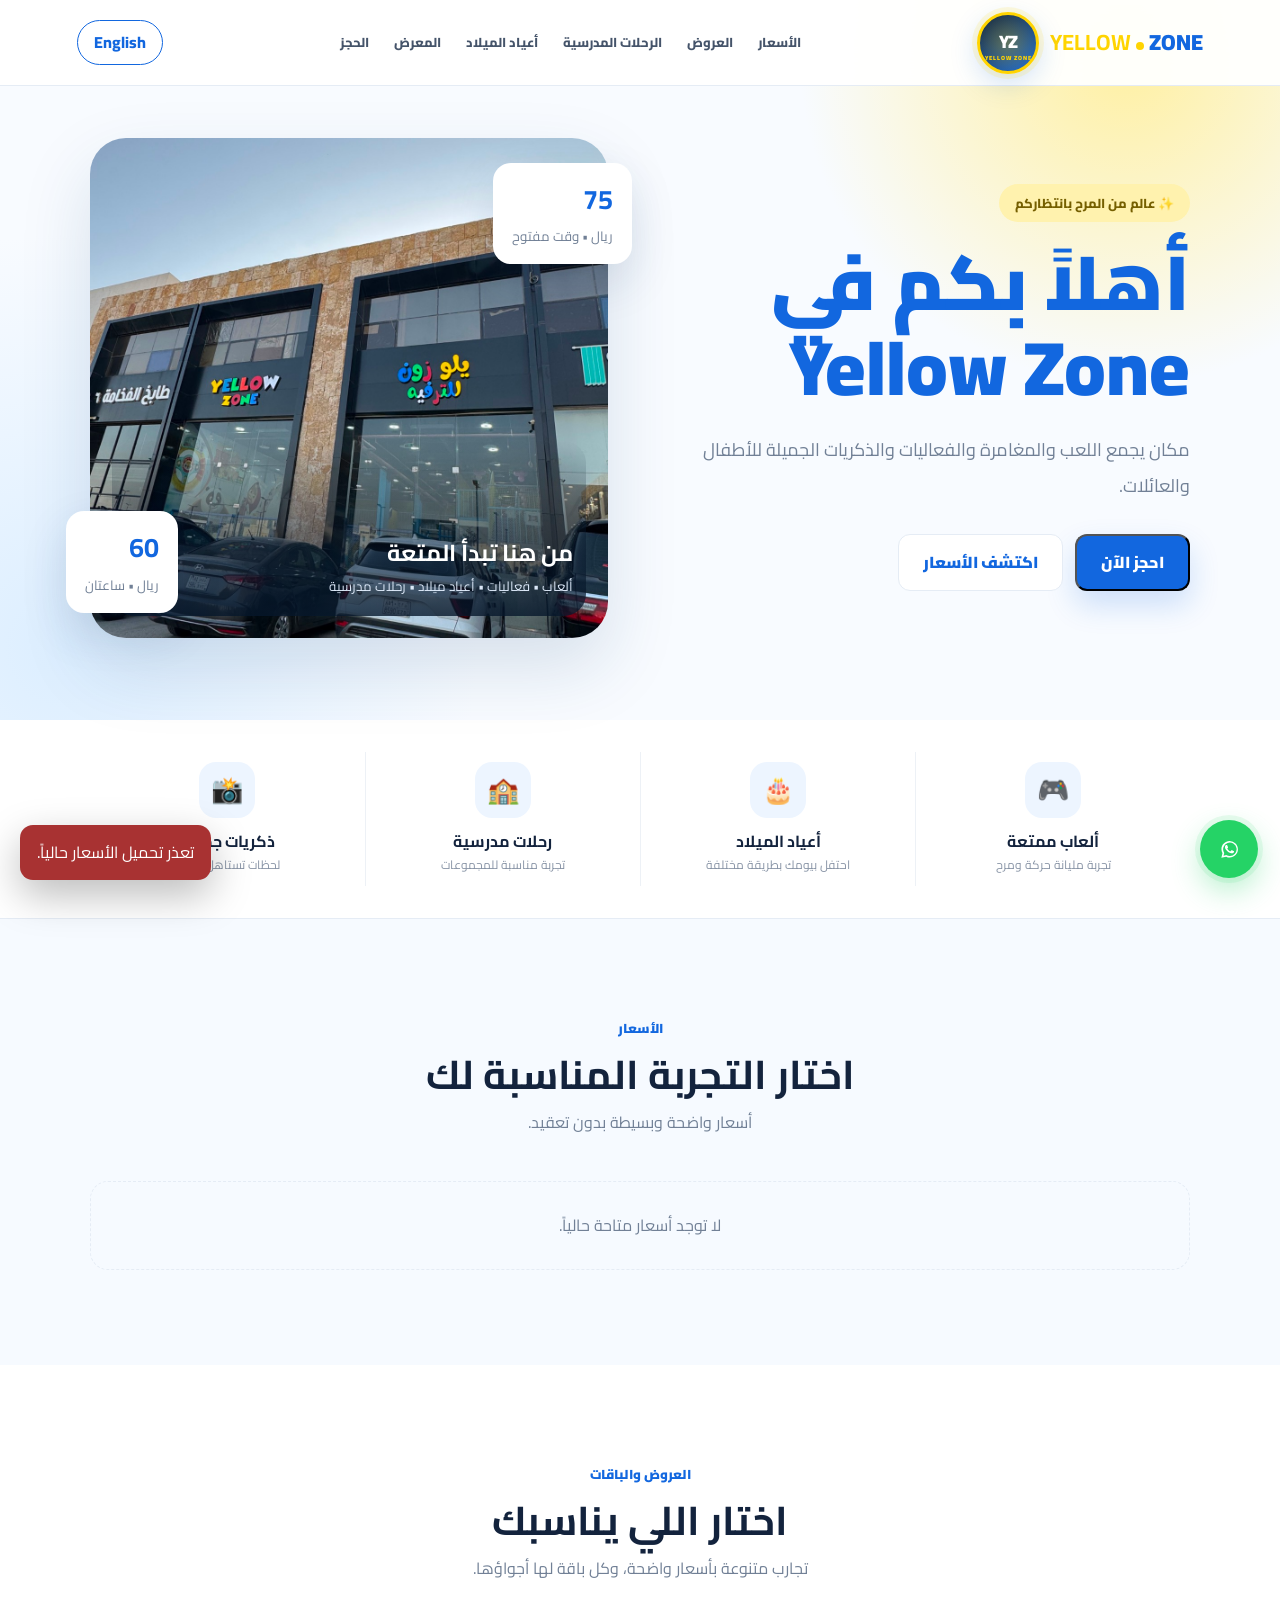
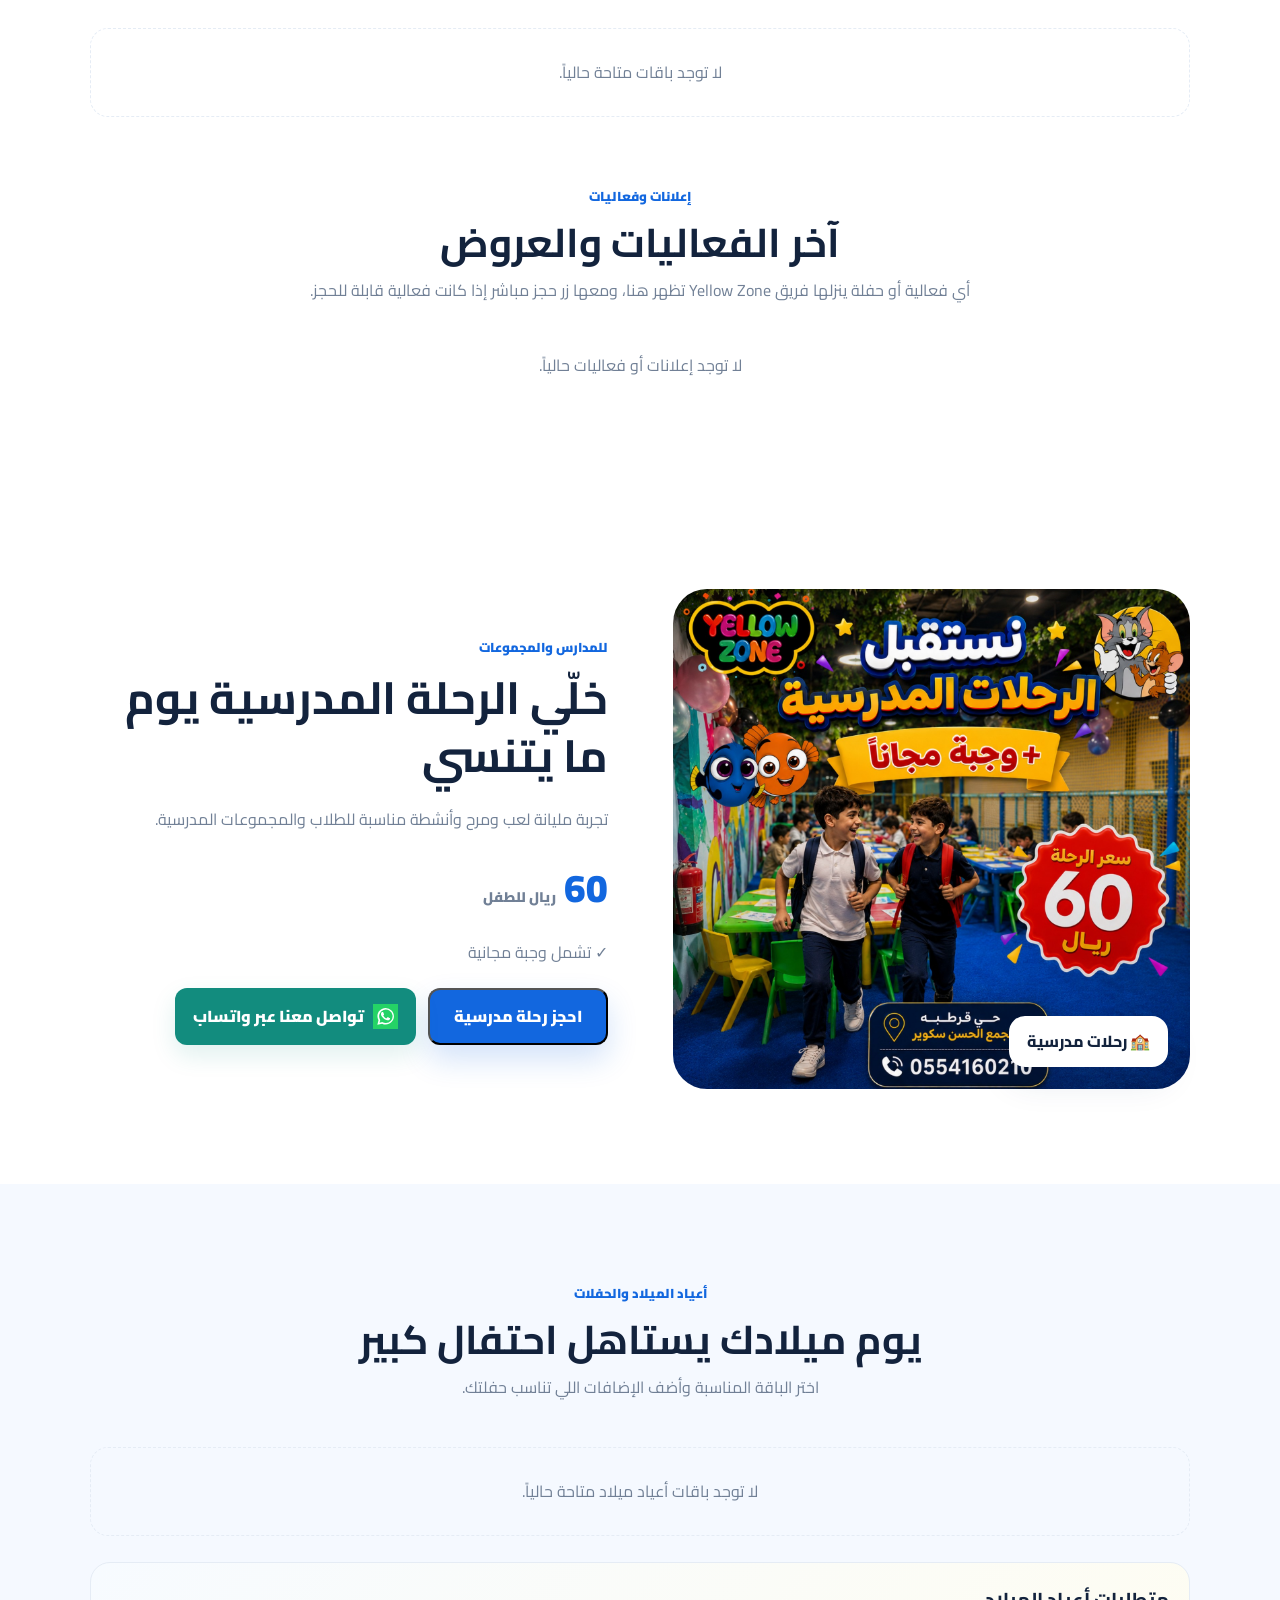
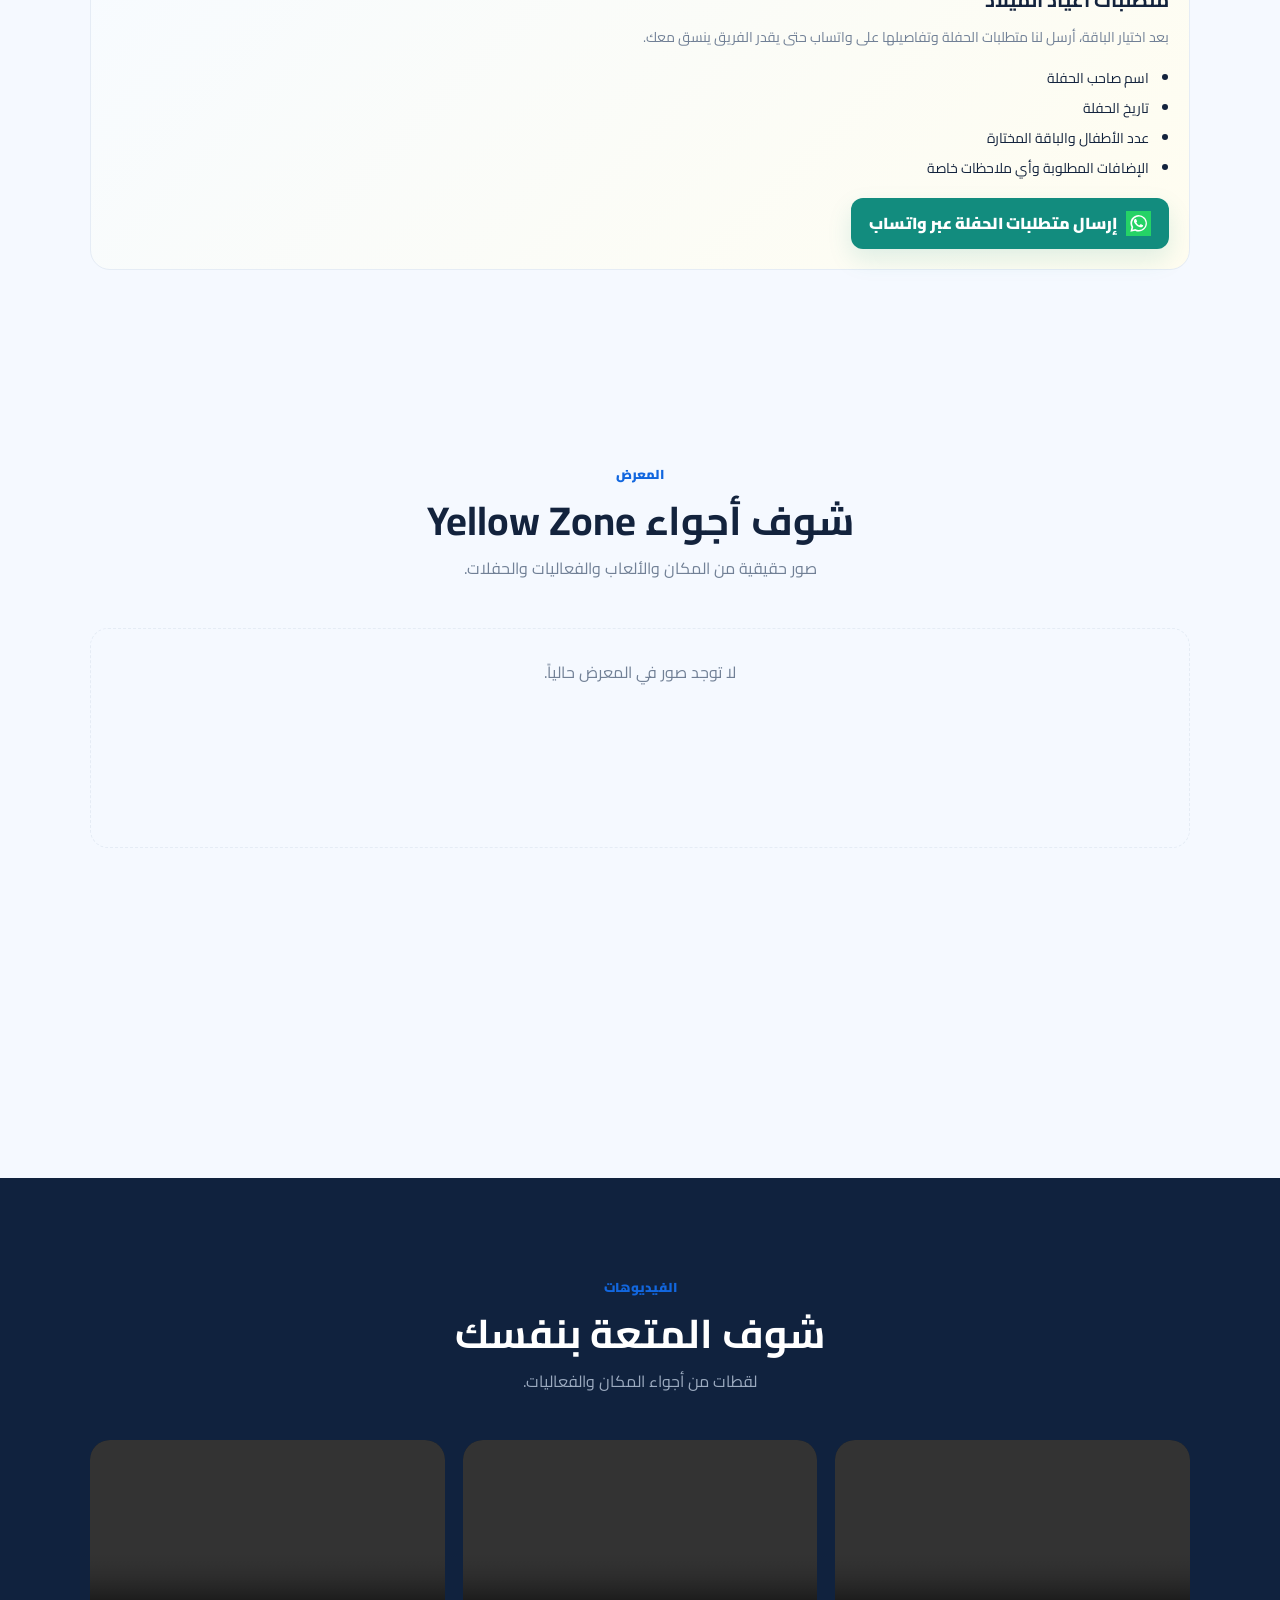
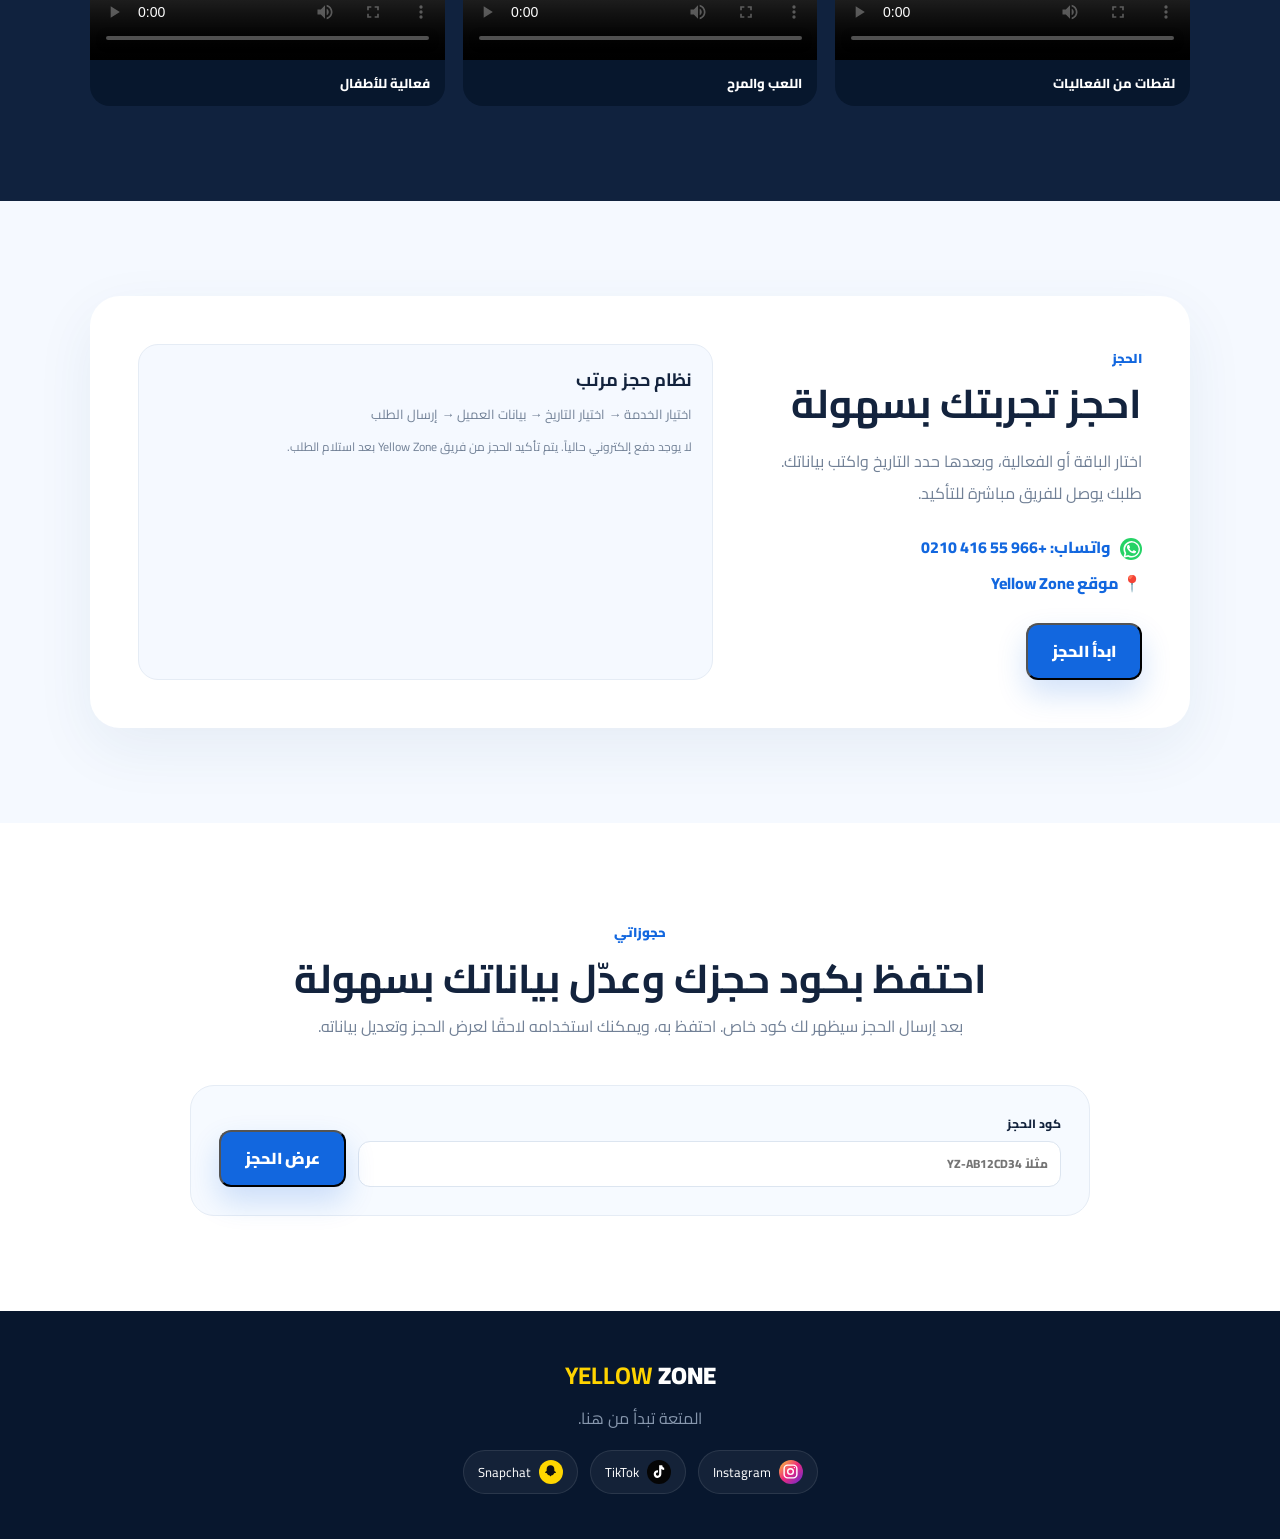
==== commit d1874b25: "Add Yellow Zone logo and social icons" ====
--- a/index.html
+++ b/index.html
@@ -9,8 +9,8 @@
 @import url('https://fonts.googleapis.com/css2?family=Cairo:wght@400;600;700;800;900&display=swap');
 :root{--blue:#1267df;--blue2:#0a4fae;--yellow:#ffd400;--ink:#13233d;--muted:#718096;--bg:#f5f9ff;--line:#e5ecf5;--white:#fff;--green:#12a36b;--danger:#d64545}
 *{box-sizing:border-box;margin:0;padding:0}html{scroll-behavior:smooth}body{font-family:Cairo,Arial,sans-serif;color:var(--ink);background:var(--bg);line-height:1.7}a{text-decoration:none;color:inherit}button,input,select,textarea{font:inherit}button{cursor:pointer}body.modal-open{overflow:hidden}
-header{position:fixed;z-index:30;top:0;left:0;right:0;height:78px;padding:0 6%;display:flex;align-items:center;justify-content:space-between;background:rgba(255,255,255,.94);backdrop-filter:blur(16px);border-bottom:1px solid var(--line)}
-.logo{font-size:22px;font-weight:900;direction:ltr}.logo b{color:var(--yellow)}.logo span{color:var(--blue)}.logo i{display:inline-block;width:8px;height:8px;border-radius:50%;background:var(--yellow);margin:0 5px}nav{display:flex;gap:25px}nav a{font-size:13px;font-weight:800;color:#45546a}nav a:hover{color:var(--blue)}.lang{border:1px solid var(--blue);background:#fff;color:var(--blue);padding:8px 16px;border-radius:30px;font-weight:800}
+header{position:fixed;z-index:30;top:0;left:0;right:0;height:86px;padding:0 6%;display:flex;align-items:center;justify-content:space-between;background:rgba(255,255,255,.94);backdrop-filter:blur(16px);border-bottom:1px solid var(--line)}
+.logo-wrap{display:flex;align-items:center;gap:11px;direction:ltr}.logo{font-size:22px;font-weight:900;direction:ltr}.logo b{color:var(--yellow)}.logo span{color:var(--blue)}.logo i{display:inline-block;width:8px;height:8px;border-radius:50%;background:var(--yellow);margin:0 5px}.logo-badge{width:62px;height:62px;border-radius:50%;display:grid;place-items:center;background:linear-gradient(145deg,#0b1f3d,#1267df);border:3px solid var(--yellow);box-shadow:0 0 0 5px #ffd40020,0 9px 28px #1267df35;position:relative;overflow:hidden}.logo-badge:before{content:"";position:absolute;inset:-18px;background:radial-gradient(circle,#ffd40055,transparent 58%);animation:logoGlow 3s ease-in-out infinite}.logo-badge strong{position:relative;z-index:1;color:#fff;font-size:18px;font-weight:900;letter-spacing:-1px}.logo-badge small{position:absolute;z-index:1;bottom:7px;color:var(--yellow);font-size:6px;font-weight:900;letter-spacing:1px}@keyframes logoGlow{0%,100%{transform:scale(.85);opacity:.55}50%{transform:scale(1.15);opacity:1}}nav{display:flex;gap:25px}nav a{font-size:13px;font-weight:800;color:#45546a}nav a:hover{color:var(--blue)}.lang{border:1px solid var(--blue);background:#fff;color:var(--blue);padding:8px 16px;border-radius:30px;font-weight:800}
 .hero{padding:130px 7% 75px;min-height:720px;display:grid;grid-template-columns:1fr 1fr;gap:65px;align-items:center;background:radial-gradient(circle at 88% 8%,#fff0a2,transparent 25%),radial-gradient(circle at 5% 90%,#dceeff,transparent 30%),#f8fbff}.hero-copy{max-width:650px}.badge{display:inline-block;background:#fff2ae;color:#755f00;border-radius:30px;padding:8px 16px;font-size:13px;font-weight:800;margin-bottom:18px}.hero h1{font-size:clamp(43px,6vw,76px);line-height:1.12;margin-bottom:22px;font-weight:900}.hero h1 span{color:var(--blue);display:block}.hero p{color:var(--muted);font-size:18px;line-height:2;margin-bottom:30px}.actions{display:flex;gap:12px}.btn{display:inline-flex;align-items:center;justify-content:center;padding:13px 24px;border-radius:12px;font-weight:900}.primary{background:var(--blue);color:#fff;box-shadow:0 14px 30px #1267df30}.secondary{background:#fff;color:var(--blue);border:1px solid var(--line)}
 .hero-media{position:relative;height:500px}.hero-media img{width:100%;height:100%;object-fit:cover;border-radius:36px;box-shadow:0 30px 70px #16447725}.hero-media:after{content:"";position:absolute;inset:auto 22px 22px 22px;height:35%;border-radius:22px;background:linear-gradient(transparent,#06172bcc)}.hero-caption{position:absolute;z-index:2;bottom:38px;right:35px;color:#fff}.hero-caption strong{display:block;font-size:23px}.hero-caption small{color:#dce8f8}.float{position:absolute;z-index:3;background:#fff;padding:14px 19px;border-radius:18px;box-shadow:0 18px 45px #183b6520}.f1{top:25px;right:-24px}.f2{bottom:25px;left:-24px}.float b{display:block;font-size:27px;color:var(--blue)}.float small{color:var(--muted)}
 .features{display:grid;grid-template-columns:repeat(4,1fr);background:#fff;border-bottom:1px solid var(--line);padding:32px 7%}.feature{text-align:center;padding:10px 18px;border-left:1px solid #edf1f6}.feature:last-child{border:0}.fi{width:56px;height:56px;display:grid;place-items:center;background:#edf5ff;border-radius:17px;margin:auto auto 10px;font-size:26px}.feature h3{font-size:16px}.feature p{font-size:12px;color:#8793a5}
@@ -26,9 +26,9 @@
 .form-note{color:var(--muted);font-size:12px;margin-top:10px}form{display:grid;grid-template-columns:1fr 1fr;gap:15px}label{font-size:12px;font-weight:800;display:grid;gap:6px}input,select,textarea{border:1px solid #dce5f0;border-radius:12px;padding:12px;outline:0;width:100%;background:#fff;color:var(--ink)}input:focus,select:focus,textarea:focus{border-color:var(--blue);box-shadow:0 0 0 3px #1267df12}textarea{min-height:100px;resize:vertical}.full{grid-column:1/-1}.submit{grid-column:1/-1;border:0;background:var(--blue);color:#fff;border-radius:11px;padding:14px;font-weight:900}.submit:disabled{opacity:.65;cursor:not-allowed}.modal-form input,.modal-form select,.modal-form textarea{font:inherit;font-size:15px;min-height:46px}.modal-form label{color:var(--ink)}.modal-form input::placeholder,.modal-form textarea::placeholder{color:#9aa7b8}
 .modal{position:fixed;inset:0;z-index:100;display:none;align-items:center;justify-content:center;padding:20px;background:#07172dcc;backdrop-filter:blur(7px)}.modal.show{display:flex}.modal-card{width:min(820px,100%);max-height:92vh;overflow:auto;background:#fff;border-radius:30px;box-shadow:0 30px 90px #0005;position:relative}.modal-top{padding:25px 30px 18px;border-bottom:1px solid var(--line);display:flex;align-items:center;justify-content:space-between;gap:20px}.modal-top h3{font-size:25px}.close{border:0;background:#f1f5fa;color:var(--ink);width:42px;height:42px;border-radius:50%;font-size:23px}.selected-service{margin:20px 30px 0;background:linear-gradient(135deg,#edf5ff,#fff8c7);border:1px solid #dbe8f7;border-radius:20px;padding:16px;display:flex;align-items:center;justify-content:space-between;gap:15px}.selected-service b{font-size:18px}.selected-service span{display:block;color:var(--muted);font-size:12px}.modal-form{padding:22px 30px 30px}.modal-form .submit{margin-top:3px}.date-tools{display:flex;gap:8px;flex-wrap:wrap;margin-top:7px}.date-chip{border:1px solid var(--line);background:#fff;padding:6px 9px;border-radius:9px;font-size:11px;color:var(--muted)}
 .toast{position:fixed;z-index:150;left:20px;bottom:20px;max-width:390px;background:#10223e;color:#fff;padding:14px 17px;border-radius:13px;box-shadow:0 15px 40px #0004;display:none}.toast.show{display:block}.toast.success{background:#0d7651}.toast.error{background:#a83232}
-footer{background:#08172e;color:#fff;text-align:center;padding:45px 7%}.flogo{font-size:24px;font-weight:900;direction:ltr}.flogo b{color:var(--yellow)}.flogo span{color:#fff}footer p{color:#8797ad;margin:8px 0 18px}.socials{display:flex;justify-content:center;gap:22px;color:#9fc4ff;font-size:13px}
+footer{background:#08172e;color:#fff;text-align:center;padding:45px 7%}.flogo{font-size:24px;font-weight:900;direction:ltr}.flogo b{color:var(--yellow)}.flogo span{color:#fff}footer p{color:#8797ad;margin:8px 0 18px}.socials{display:flex;justify-content:center;gap:12px;flex-wrap:wrap;color:#fff;font-size:13px}.social-link{display:inline-flex;align-items:center;gap:8px;padding:9px 14px;border-radius:999px;background:#ffffff0d;border:1px solid #ffffff18;transition:.2s}.social-link:hover{transform:translateY(-2px);background:#ffffff16}.social-icon{width:24px;height:24px;display:grid;place-items:center;border-radius:50%;flex:0 0 24px}.social-icon svg,.wa-icon svg{width:17px;height:17px;display:block}.ig-icon{background:linear-gradient(135deg,#f9ce34,#ee2a7b 48%,#6228d7);color:#fff}.tt-icon{background:#050505;color:#fff}.sc-icon{background:#ffd600;color:#111}.wa-icon{background:#25d366;color:#fff}.wa-float{position:fixed;z-index:120;right:22px;bottom:22px;width:58px;height:58px;border-radius:50%;display:grid;place-items:center;background:#25d366;color:#fff;box-shadow:0 12px 30px #25d36655,0 0 0 5px #25d36618;transition:.2s}.wa-float:hover{transform:translateY(-3px) scale(1.04)}.wa-float .wa-icon{width:100%;height:100%;border-radius:50%;display:grid;place-items:center;background:transparent}.wa-btn .wa-icon{width:25px;height:25px;display:grid;place-items:center}.wa-btn{gap:9px}
 .dynamic-empty{grid-column:1/-1;text-align:center;padding:30px;color:var(--muted);border:1px dashed var(--line);border-radius:18px}.offer-card.no-image{padding:0}.offer-card.no-image .offer-body{min-height:180px}.gallery-grid .dynamic-gallery{position:relative;overflow:hidden;border-radius:22px;background:#dfeeff;min-height:220px}.gallery-grid .dynamic-gallery:first-child{grid-row:span 2}.gallery-grid .dynamic-gallery img{width:100%;height:100%;min-height:220px;object-fit:cover;display:block}.gallery-grid .dynamic-gallery:after{content:"";position:absolute;inset:45% 0 0;background:linear-gradient(transparent,#0009)}.gallery-grid .dynamic-gallery span{position:absolute;z-index:2;bottom:15px;right:18px;color:#fff;font-weight:800}.gallery-grid .dynamic-gallery:nth-child(n+6){grid-row:auto}@media(max-width:950px){nav{display:none}.hero{grid-template-columns:1fr;padding-top:115px}.hero-copy{text-align:center;margin:auto}.hero p{margin-left:auto;margin-right:auto}.actions{justify-content:center}.hero-media{max-width:650px;width:100%;margin:auto}.features{grid-template-columns:1fr 1fr}.price-grid{grid-template-columns:1fr 1fr}.split{grid-template-columns:1fr}.birthday-grid{grid-template-columns:1fr}.birthday.main{transform:none}.booking-box{grid-template-columns:1fr}.videos,.ads-grid,.offer-grid{grid-template-columns:1fr 1fr}}
-@media(max-width:600px){.req-list{padding-right:18px}.contact-cta{padding:17px}.wa-btn{width:100%}header{padding:0 18px}.hero{padding-left:20px;padding-right:20px}.hero h1{font-size:43px}.actions{flex-direction:column}.hero-media{height:370px}.f1{right:5px}.f2{left:5px}.features{grid-template-columns:1fr}.feature{border:0;border-bottom:1px solid #edf1f6}.price-grid,.offer-grid,.ads-grid,.videos{grid-template-columns:1fr}.section{padding:70px 20px}.head h2{font-size:31px}.gallery-grid{grid-template-columns:1fr 1fr;grid-template-rows:180px 180px}.g:first-child{grid-row:span 2}.booking-box{padding:25px}.modal-card{border-radius:22px}.modal-top,.modal-form{padding-left:20px;padding-right:20px}.selected-service{margin-left:20px;margin-right:20px}form{grid-template-columns:1fr}.full,.submit{grid-column:auto}.booking-preview{margin-top:15px}}
+@media(max-width:600px){.logo-badge{width:54px;height:54px}.logo{font-size:17px}.logo-wrap{gap:7px}.wa-float{right:14px;bottom:14px;width:54px;height:54px}.req-list{padding-right:18px}.contact-cta{padding:17px}.wa-btn{width:100%}header{padding:0 18px}.hero{padding-left:20px;padding-right:20px}.hero h1{font-size:43px}.actions{flex-direction:column}.hero-media{height:370px}.f1{right:5px}.f2{left:5px}.features{grid-template-columns:1fr}.feature{border:0;border-bottom:1px solid #edf1f6}.price-grid,.offer-grid,.ads-grid,.videos{grid-template-columns:1fr}.section{padding:70px 20px}.head h2{font-size:31px}.gallery-grid{grid-template-columns:1fr 1fr;grid-template-rows:180px 180px}.g:first-child{grid-row:span 2}.booking-box{padding:25px}.modal-card{border-radius:22px}.modal-top,.modal-form{padding-left:20px;padding-right:20px}.selected-service{margin-left:20px;margin-right:20px}form{grid-template-columns:1fr}.full,.submit{grid-column:auto}.booking-preview{margin-top:15px}}
 
 .my-bookings{background:#fff}
 .booking-lookup{max-width:900px;margin:auto;background:#f6faff;border:1px solid var(--line);border-radius:24px;padding:28px}
@@ -52,7 +52,7 @@
 </head>
 <body>
 <header>
-  <div class="logo"><b>YELLOW</b><i></i><span>ZONE</span></div>
+  <div class="logo-wrap"><div class="logo-badge" aria-label="Yellow Zone"><strong>YZ</strong><small>YELLOW ZONE</small></div><div class="logo"><b>YELLOW</b><i></i><span>ZONE</span></div></div>
   <nav>
     <a href="#prices" data-ar="الأسعار" data-en="Prices">الأسعار</a>
     <a href="#offers" data-ar="العروض" data-en="Offers">العروض</a>
@@ -103,7 +103,7 @@
 
 <section class="section split" id="trips">
   <div class="photo"><img src="assets/images/yellow-zone-15.png" alt="رحلات مدرسية في Yellow Zone"><div class="photo-tag" data-ar="🏫 رحلات مدرسية" data-en="🏫 School Trips">🏫 رحلات مدرسية</div></div>
-  <div><span class="label" data-ar="للمدارس والمجموعات" data-en="For Schools & Groups">للمدارس والمجموعات</span><h2 data-ar="خلّي الرحلة المدرسية يوم ما يتنسي" data-en="Make the school trip a day to remember">خلّي الرحلة المدرسية يوم ما يتنسي</h2><p data-ar="تجربة مليانة لعب ومرح وأنشطة مناسبة للطلاب والمجموعات المدرسية." data-en="An experience full of play, fun, and activities suitable for students and school groups.">تجربة مليانة لعب ومرح وأنشطة مناسبة للطلاب والمجموعات المدرسية.</p><div class="trip-price" id="tripPrice">60 <small data-ar="ريال للطفل" data-en="SAR per child">ريال للطفل</small></div><p data-ar="✓ تشمل وجبة مجانية" data-en="✓ Includes a complimentary meal">✓ تشمل وجبة مجانية</p><div class="actions"><button class="btn primary" type="button" onclick="openBooking('school-trip')" data-ar="احجز رحلة مدرسية" data-en="Book a School Trip">احجز رحلة مدرسية</button><a class="wa-btn" target="_blank" rel="noopener" href="https://wa.me/966554160210" data-ar="تواصل معنا عبر واتساب" data-en="Contact us on WhatsApp">تواصل معنا عبر واتساب</a></div></div>
+  <div><span class="label" data-ar="للمدارس والمجموعات" data-en="For Schools & Groups">للمدارس والمجموعات</span><h2 data-ar="خلّي الرحلة المدرسية يوم ما يتنسي" data-en="Make the school trip a day to remember">خلّي الرحلة المدرسية يوم ما يتنسي</h2><p data-ar="تجربة مليانة لعب ومرح وأنشطة مناسبة للطلاب والمجموعات المدرسية." data-en="An experience full of play, fun, and activities suitable for students and school groups.">تجربة مليانة لعب ومرح وأنشطة مناسبة للطلاب والمجموعات المدرسية.</p><div class="trip-price" id="tripPrice">60 <small data-ar="ريال للطفل" data-en="SAR per child">ريال للطفل</small></div><p data-ar="✓ تشمل وجبة مجانية" data-en="✓ Includes a complimentary meal">✓ تشمل وجبة مجانية</p><div class="actions"><button class="btn primary" type="button" onclick="openBooking('school-trip')" data-ar="احجز رحلة مدرسية" data-en="Book a School Trip">احجز رحلة مدرسية</button><a class="wa-btn" target="_blank" rel="noopener" href="https://wa.me/966554160210" data-ar="تواصل معنا عبر واتساب" data-en="Contact us on WhatsApp"><span class="wa-icon"><svg viewBox="0 0 24 24" fill="currentColor"><path d="M20.5 3.5A11.7 11.7 0 0 0 12.2 0C5.8 0 .6 5.2.6 11.6c0 2 .5 3.9 1.5 5.6L.5 23.8l6.8-1.6c1.5.8 3.2 1.2 4.9 1.2h.1c6.4 0 11.6-5.2 11.6-11.6 0-3.1-1.2-6.1-3.4-8.3zM12.2 21.1c-1.5 0-3-.4-4.3-1.1l-.3-.2-4 .9 1-3.9-.2-.3a9.5 9.5 0 1 1 7.8 4.6zm5.2-7.1c-.3-.2-1.8-.9-2.1-1-.3-.1-.5-.2-.7.2-.2.3-.8 1-1 1.2-.2.2-.4.2-.7.1-.3-.2-1.2-.4-2.3-1.5-.8-.7-1.4-1.6-1.6-1.9-.2-.3 0-.5.1-.7l.5-.6c.2-.2.2-.4.3-.6.1-.2 0-.5 0-.7-.1-.2-.7-1.7-1-2.3-.3-.6-.5-.5-.7-.5h-.6c-.2 0-.6.1-.9.4-.3.3-1.1 1.1-1.1 2.6s1.1 3 1.3 3.2c.2.2 2.2 3.4 5.4 4.7.8.3 1.4.5 1.9.7.8.2 1.5.2 2 .1.6-.1 1.8-.7 2-1.4.3-.7.3-1.3.2-1.4-.1-.2-.3-.3-.6-.4z"/></svg></span>تواصل معنا عبر واتساب</a></div></div>
 </section>
 
 <section class="section birthdays" id="birthdays">
@@ -118,7 +118,7 @@
       <li data-ar="عدد الأطفال والباقة المختارة" data-en="Number of children and selected package">عدد الأطفال والباقة المختارة</li>
       <li data-ar="الإضافات المطلوبة وأي ملاحظات خاصة" data-en="Requested extras and any special notes">الإضافات المطلوبة وأي ملاحظات خاصة</li>
     </ul>
-    <a class="wa-btn" target="_blank" rel="noopener" href="https://wa.me/966554160210" data-ar="إرسال متطلبات الحفلة عبر واتساب" data-en="Send party requirements on WhatsApp">إرسال متطلبات الحفلة عبر واتساب</a>
+    <a class="wa-btn" target="_blank" rel="noopener" href="https://wa.me/966554160210" data-ar="إرسال متطلبات الحفلة عبر واتساب" data-en="Send party requirements on WhatsApp"><span class="wa-icon"><svg viewBox="0 0 24 24" fill="currentColor"><path d="M20.5 3.5A11.7 11.7 0 0 0 12.2 0C5.8 0 .6 5.2.6 11.6c0 2 .5 3.9 1.5 5.6L.5 23.8l6.8-1.6c1.5.8 3.2 1.2 4.9 1.2h.1c6.4 0 11.6-5.2 11.6-11.6 0-3.1-1.2-6.1-3.4-8.3zM12.2 21.1c-1.5 0-3-.4-4.3-1.1l-.3-.2-4 .9 1-3.9-.2-.3a9.5 9.5 0 1 1 7.8 4.6zm5.2-7.1c-.3-.2-1.8-.9-2.1-1-.3-.1-.5-.2-.7.2-.2.3-.8 1-1 1.2-.2.2-.4.2-.7.1-.3-.2-1.2-.4-2.3-1.5-.8-.7-1.4-1.6-1.6-1.9-.2-.3 0-.5.1-.7l.5-.6c.2-.2.2-.4.3-.6.1-.2 0-.5 0-.7-.1-.2-.7-1.7-1-2.3-.3-.6-.5-.5-.7-.5h-.6c-.2 0-.6.1-.9.4-.3.3-1.1 1.1-1.1 2.6s1.1 3 1.3 3.2c.2.2 2.2 3.4 5.4 4.7.8.3 1.4.5 1.9.7.8.2 1.5.2 2 .1.6-.1 1.8-.7 2-1.4.3-.7.3-1.3.2-1.4-.1-.2-.3-.3-.6-.4z"/></svg></span>إرسال متطلبات الحفلة عبر واتساب</a>
   </div>
 </section>
 
@@ -134,7 +134,7 @@
 
 <section class="section booking" id="booking">
   <div class="booking-box">
-    <div class="booking-info"><span class="label" data-ar="الحجز" data-en="Booking">الحجز</span><h2 data-ar="احجز تجربتك بسهولة" data-en="Book your experience easily">احجز تجربتك بسهولة</h2><p data-ar="اختار الباقة أو الفعالية، وبعدها حدد التاريخ واكتب بياناتك. طلبك يوصل للفريق مباشرة للتأكيد." data-en="Choose a package or event, then select your date and enter your details. Your request goes directly to our team for confirmation.">اختار الباقة أو الفعالية، وبعدها حدد التاريخ واكتب بياناتك. طلبك يوصل للفريق مباشرة للتأكيد.</p><div class="contact"><div>💬 <a target="_blank" rel="noopener" href="https://wa.me/966554160210" data-ar="واتساب: +966 55 416 0210" data-en="WhatsApp: +966 55 416 0210">واتساب: +966 55 416 0210</a></div><div>📍 <a target="_blank" rel="noopener" href="https://maps.app.goo.gl/ALGmWMEhsNHwmmBX8" data-ar="موقع Yellow Zone" data-en="Yellow Zone Location">موقع Yellow Zone</a></div></div><div class="booking-start"><button class="btn primary" type="button" onclick="openBooking('open')" data-ar="ابدأ الحجز" data-en="Start Booking">ابدأ الحجز</button></div></div>
+    <div class="booking-info"><span class="label" data-ar="الحجز" data-en="Booking">الحجز</span><h2 data-ar="احجز تجربتك بسهولة" data-en="Book your experience easily">احجز تجربتك بسهولة</h2><p data-ar="اختار الباقة أو الفعالية، وبعدها حدد التاريخ واكتب بياناتك. طلبك يوصل للفريق مباشرة للتأكيد." data-en="Choose a package or event, then select your date and enter your details. Your request goes directly to our team for confirmation.">اختار الباقة أو الفعالية، وبعدها حدد التاريخ واكتب بياناتك. طلبك يوصل للفريق مباشرة للتأكيد.</p><div class="contact"><div><span class="wa-icon" style="display:inline-grid;vertical-align:middle;margin-left:6px;width:22px;height:22px;border-radius:50%;place-items:center"><svg viewBox="0 0 24 24" fill="currentColor"><path d="M20.5 3.5A11.7 11.7 0 0 0 12.2 0C5.8 0 .6 5.2.6 11.6c0 2 .5 3.9 1.5 5.6L.5 23.8l6.8-1.6c1.5.8 3.2 1.2 4.9 1.2h.1c6.4 0 11.6-5.2 11.6-11.6 0-3.1-1.2-6.1-3.4-8.3zM12.2 21.1c-1.5 0-3-.4-4.3-1.1l-.3-.2-4 .9 1-3.9-.2-.3a9.5 9.5 0 1 1 7.8 4.6zm5.2-7.1c-.3-.2-1.8-.9-2.1-1-.3-.1-.5-.2-.7.2-.2.3-.8 1-1 1.2-.2.2-.4.2-.7.1-.3-.2-1.2-.4-2.3-1.5-.8-.7-1.4-1.6-1.6-1.9-.2-.3 0-.5.1-.7l.5-.6c.2-.2.2-.4.3-.6.1-.2 0-.5 0-.7-.1-.2-.7-1.7-1-2.3-.3-.6-.5-.5-.7-.5h-.6c-.2 0-.6.1-.9.4-.3.3-1.1 1.1-1.1 2.6s1.1 3 1.3 3.2c.2.2 2.2 3.4 5.4 4.7.8.3 1.4.5 1.9.7.8.2 1.5.2 2 .1.6-.1 1.8-.7 2-1.4.3-.7.3-1.3.2-1.4-.1-.2-.3-.3-.6-.4z"/></svg></span> <a target="_blank" rel="noopener" href="https://wa.me/966554160210" data-ar="واتساب: +966 55 416 0210" data-en="WhatsApp: +966 55 416 0210">واتساب: +966 55 416 0210</a></div><div>📍 <a target="_blank" rel="noopener" href="https://maps.app.goo.gl/ALGmWMEhsNHwmmBX8" data-ar="موقع Yellow Zone" data-en="Yellow Zone Location">موقع Yellow Zone</a></div></div><div class="booking-start"><button class="btn primary" type="button" onclick="openBooking('open')" data-ar="ابدأ الحجز" data-en="Start Booking">ابدأ الحجز</button></div></div>
     <div class="booking-preview"><strong data-ar="نظام حجز مرتب" data-en="A clean booking system">نظام حجز مرتب</strong><span data-ar="اختيار الخدمة → اختيار التاريخ → بيانات العميل → إرسال الطلب" data-en="Choose service → choose date → customer details → send request">اختيار الخدمة → اختيار التاريخ → بيانات العميل → إرسال الطلب</span><p class="form-note" data-ar="لا يوجد دفع إلكتروني حالياً. يتم تأكيد الحجز من فريق Yellow Zone بعد استلام الطلب." data-en="Online payment is not available yet. The Yellow Zone team confirms your booking after receiving the request.">لا يوجد دفع إلكتروني حالياً. يتم تأكيد الحجز من فريق Yellow Zone بعد استلام الطلب.</p></div>
   </div>
 </section>
@@ -158,7 +158,9 @@
   </div>
 </section>
 
-<footer><div class="flogo"><b>YELLOW</b> <span>ZONE</span></div><p data-ar="المتعة تبدأ من هنا." data-en="The fun starts here.">المتعة تبدأ من هنا.</p><div class="socials"><a target="_blank" rel="noopener" href="https://www.instagram.com/yellow.zoooon24/">Instagram</a><a target="_blank" rel="noopener" href="https://www.tiktok.com/@yellowzooone24">TikTok</a><a target="_blank" rel="noopener" href="https://www.snapchat.com/add/yellowzoooone24">Snapchat</a></div></footer>
+<footer><div class="flogo"><b>YELLOW</b> <span>ZONE</span></div><p data-ar="المتعة تبدأ من هنا." data-en="The fun starts here.">المتعة تبدأ من هنا.</p><div class="socials"><a class="social-link" target="_blank" rel="noopener" href="https://www.instagram.com/yellow.zoooon24/"><span class="social-icon ig-icon"><svg viewBox="0 0 24 24" fill="none" stroke="currentColor" stroke-width="2"><rect x="3" y="3" width="18" height="18" rx="5"/><circle cx="12" cy="12" r="4"/><circle cx="17.5" cy="6.5" r="1" fill="currentColor" stroke="none"/></svg></span>Instagram</a><a class="social-link" target="_blank" rel="noopener" href="https://www.tiktok.com/@yellowzooone24"><span class="social-icon tt-icon"><svg viewBox="0 0 24 24" fill="currentColor"><path d="M14.2 3h3.1c.2 1.8 1.2 3.1 2.7 3.8v3.1c-1.5-.1-2.9-.6-4-1.5v7.2a5.4 5.4 0 1 1-4.7-5.3v3.2a2.3 2.3 0 1 0 1.6 2.2V3h1.3z"/></svg></span>TikTok</a><a class="social-link" target="_blank" rel="noopener" href="https://www.snapchat.com/add/yellowzoooone24"><span class="social-icon sc-icon"><svg viewBox="0 0 24 24" fill="currentColor"><path d="M12 3c-3.2 0-5.4 2.2-5.4 5.5v2.1c0 .5-.2.9-.7 1.2l-1.4.8c-.5.3-.4 1 .2 1.2l2.2.7c.2.8.7 1.5 1.4 2 .7.6 1.7 1 2.7 1.2.2.7.6 1.2 1 1.2s.8-.5 1-1.2c1-.2 2-.6 2.7-1.2.7-.5 1.2-1.2 1.4-2l2.2-.7c.6-.2.7-.9.2-1.2l-1.4-.8c-.5-.3-.7-.7-.7-1.2V8.5C17.4 5.2 15.2 3 12 3z"/></svg></span>Snapchat</a></div></footer>
+
+<a class="wa-float" target="_blank" rel="noopener" href="https://wa.me/966554160210" aria-label="WhatsApp"><span class="wa-icon"><svg viewBox="0 0 24 24" fill="currentColor"><path d="M20.5 3.5A11.7 11.7 0 0 0 12.2 0C5.8 0 .6 5.2.6 11.6c0 2 .5 3.9 1.5 5.6L.5 23.8l6.8-1.6c1.5.8 3.2 1.2 4.9 1.2h.1c6.4 0 11.6-5.2 11.6-11.6 0-3.1-1.2-6.1-3.4-8.3zM12.2 21.1c-1.5 0-3-.4-4.3-1.1l-.3-.2-4 .9 1-3.9-.2-.3a9.5 9.5 0 1 1 7.8 4.6zm5.2-7.1c-.3-.2-1.8-.9-2.1-1-.3-.1-.5-.2-.7.2-.2.3-.8 1-1 1.2-.2.2-.4.2-.7.1-.3-.2-1.2-.4-2.3-1.5-.8-.7-1.4-1.6-1.6-1.9-.2-.3 0-.5.1-.7l.5-.6c.2-.2.2-.4.3-.6.1-.2 0-.5 0-.7-.1-.2-.7-1.7-1-2.3-.3-.6-.5-.5-.7-.5h-.6c-.2 0-.6.1-.9.4-.3.3-1.1 1.1-1.1 2.6s1.1 3 1.3 3.2c.2.2 2.2 3.4 5.4 4.7.8.3 1.4.5 1.9.7.8.2 1.5.2 2 .1.6-.1 1.8-.7 2-1.4.3-.7.3-1.3.2-1.4-.1-.2-.3-.3-.6-.4z"/></svg></span></a>
 
 <div class="modal" id="bookingModal" aria-hidden="true">
   <div class="modal-card" role="dialog" aria-modal="true" aria-labelledby="modalTitle">
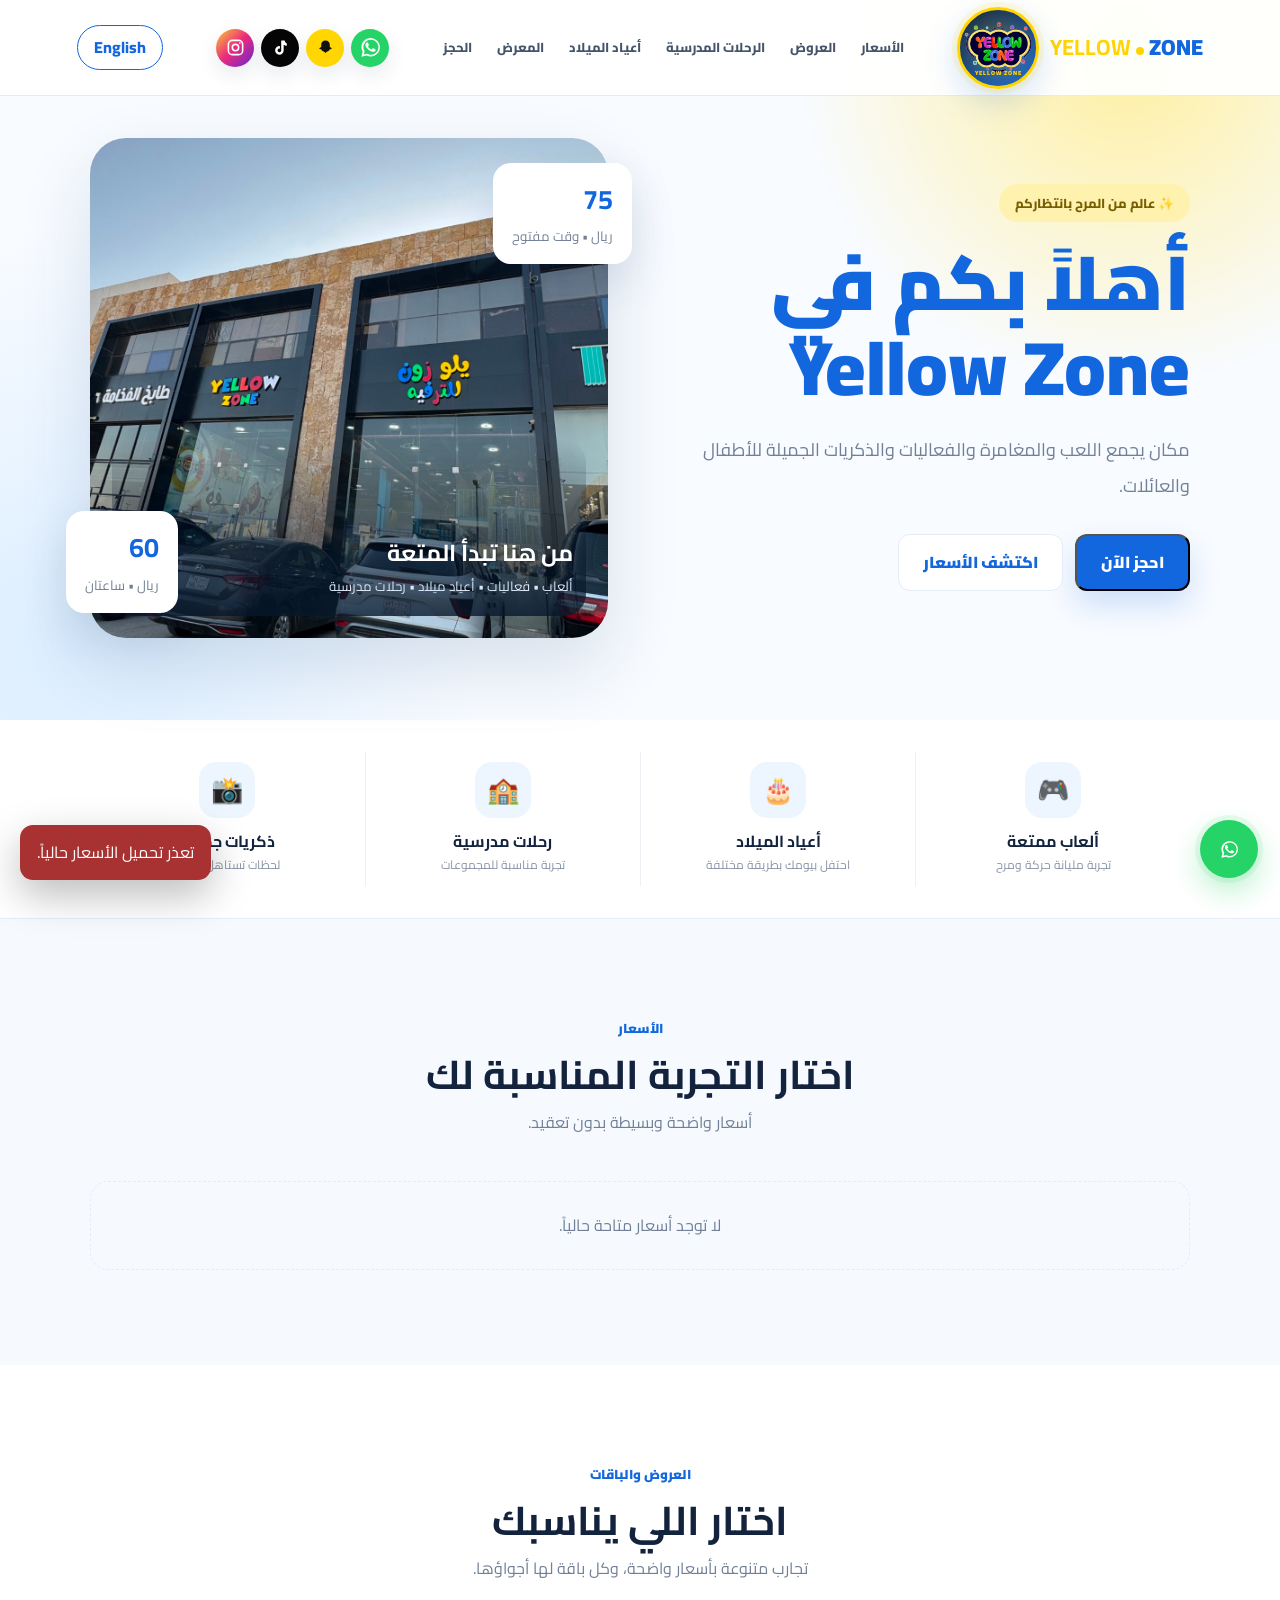
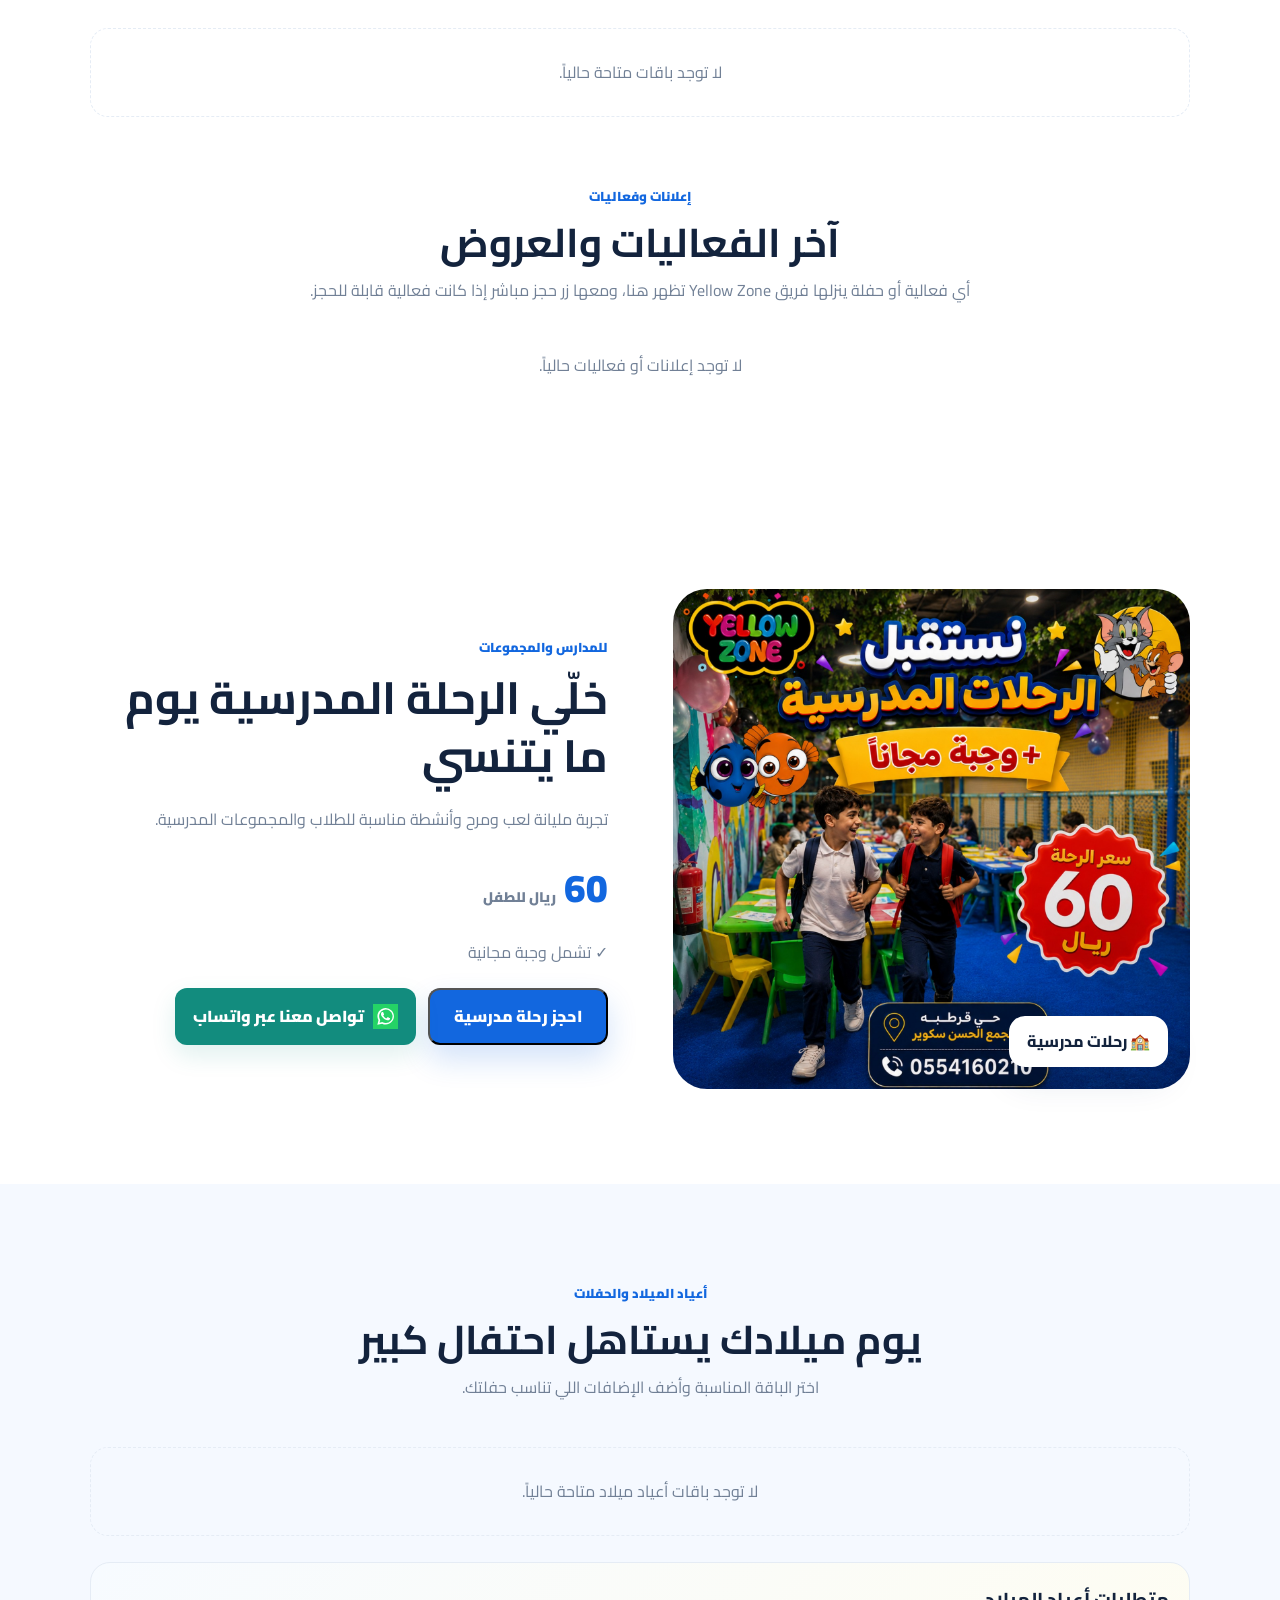
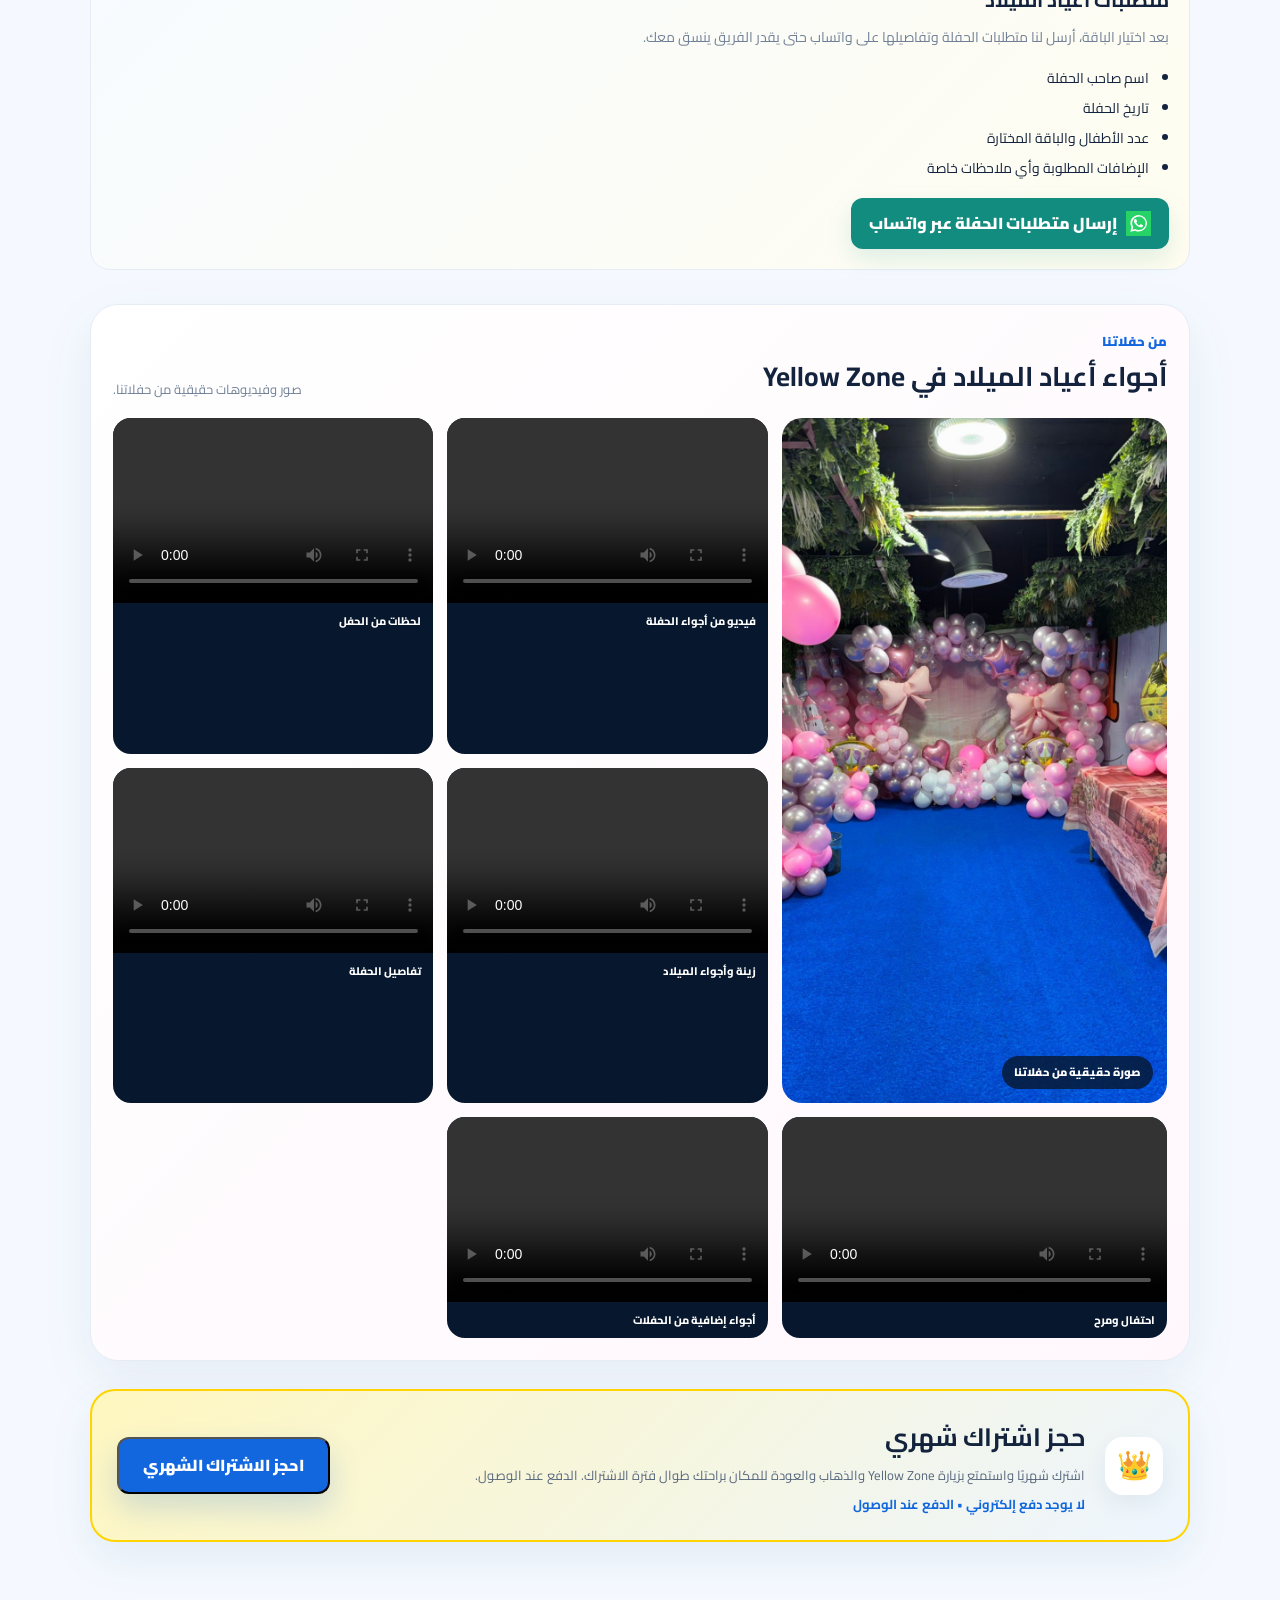
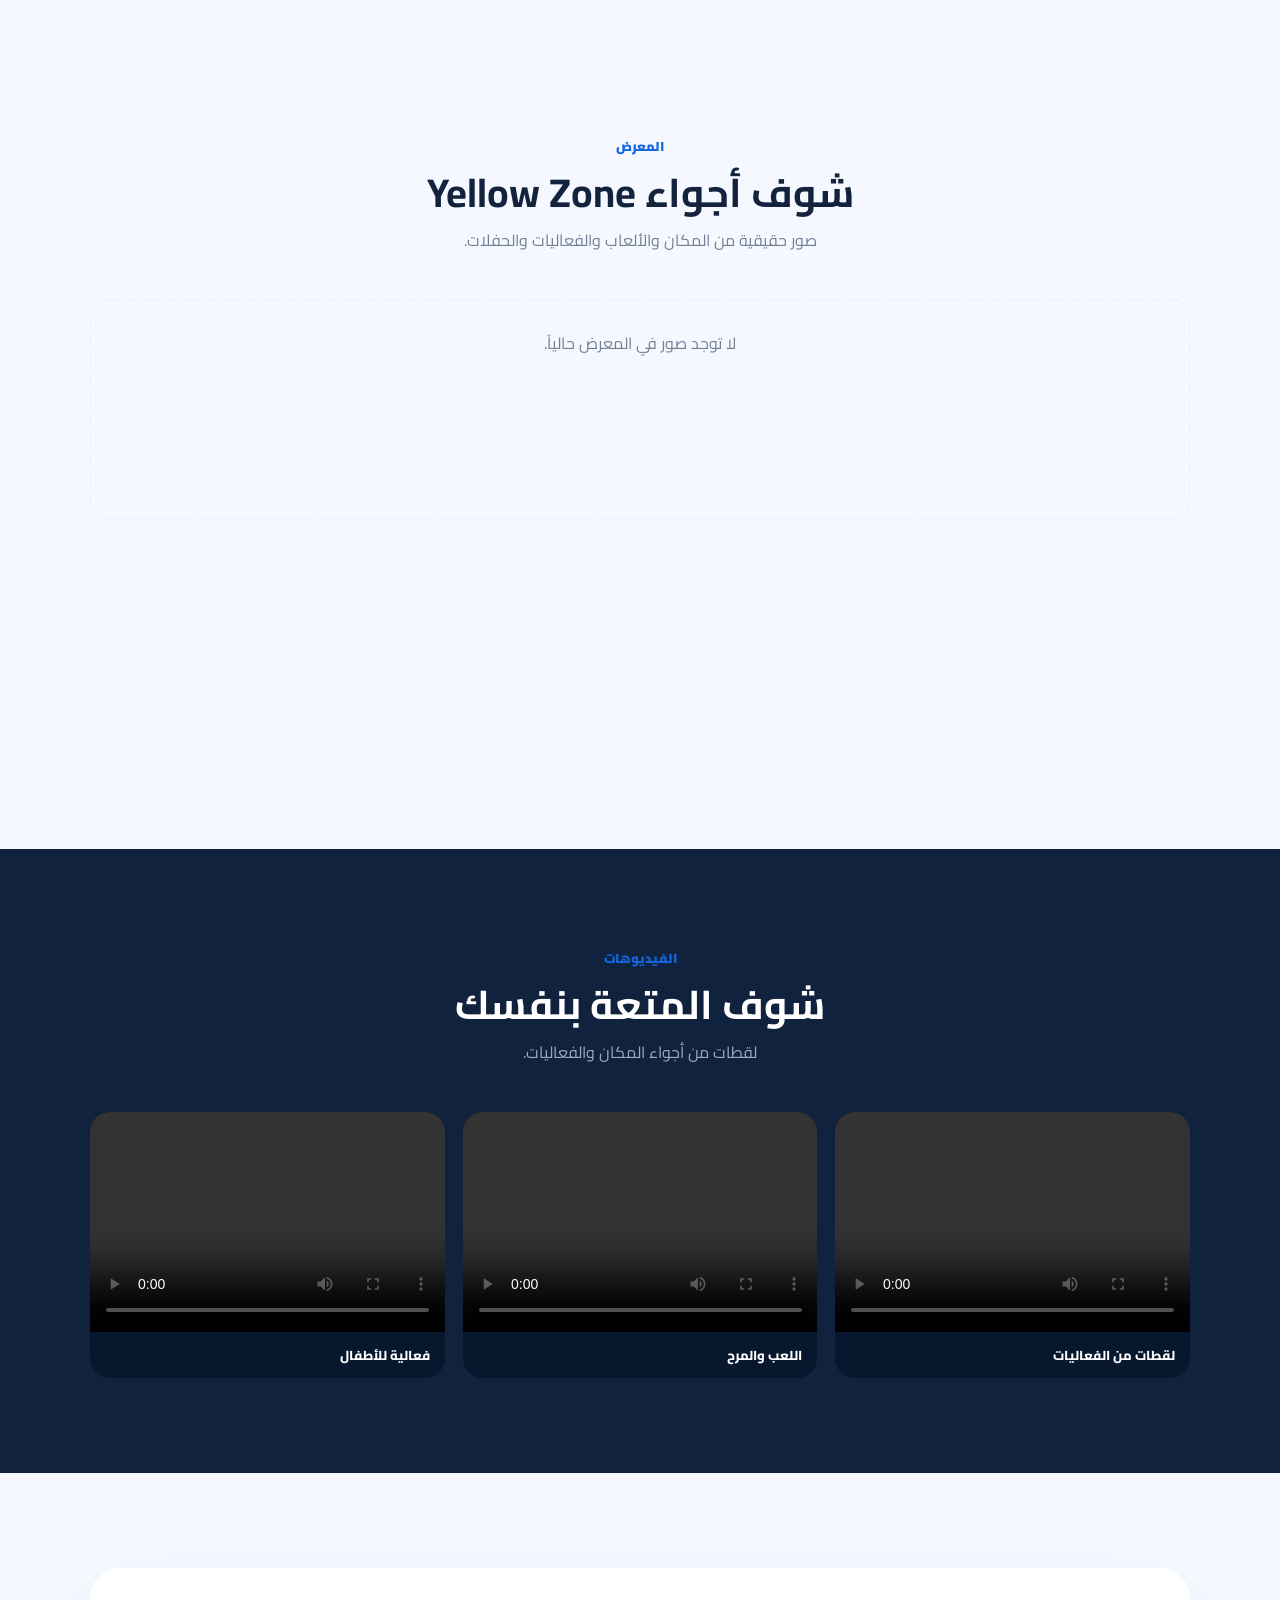
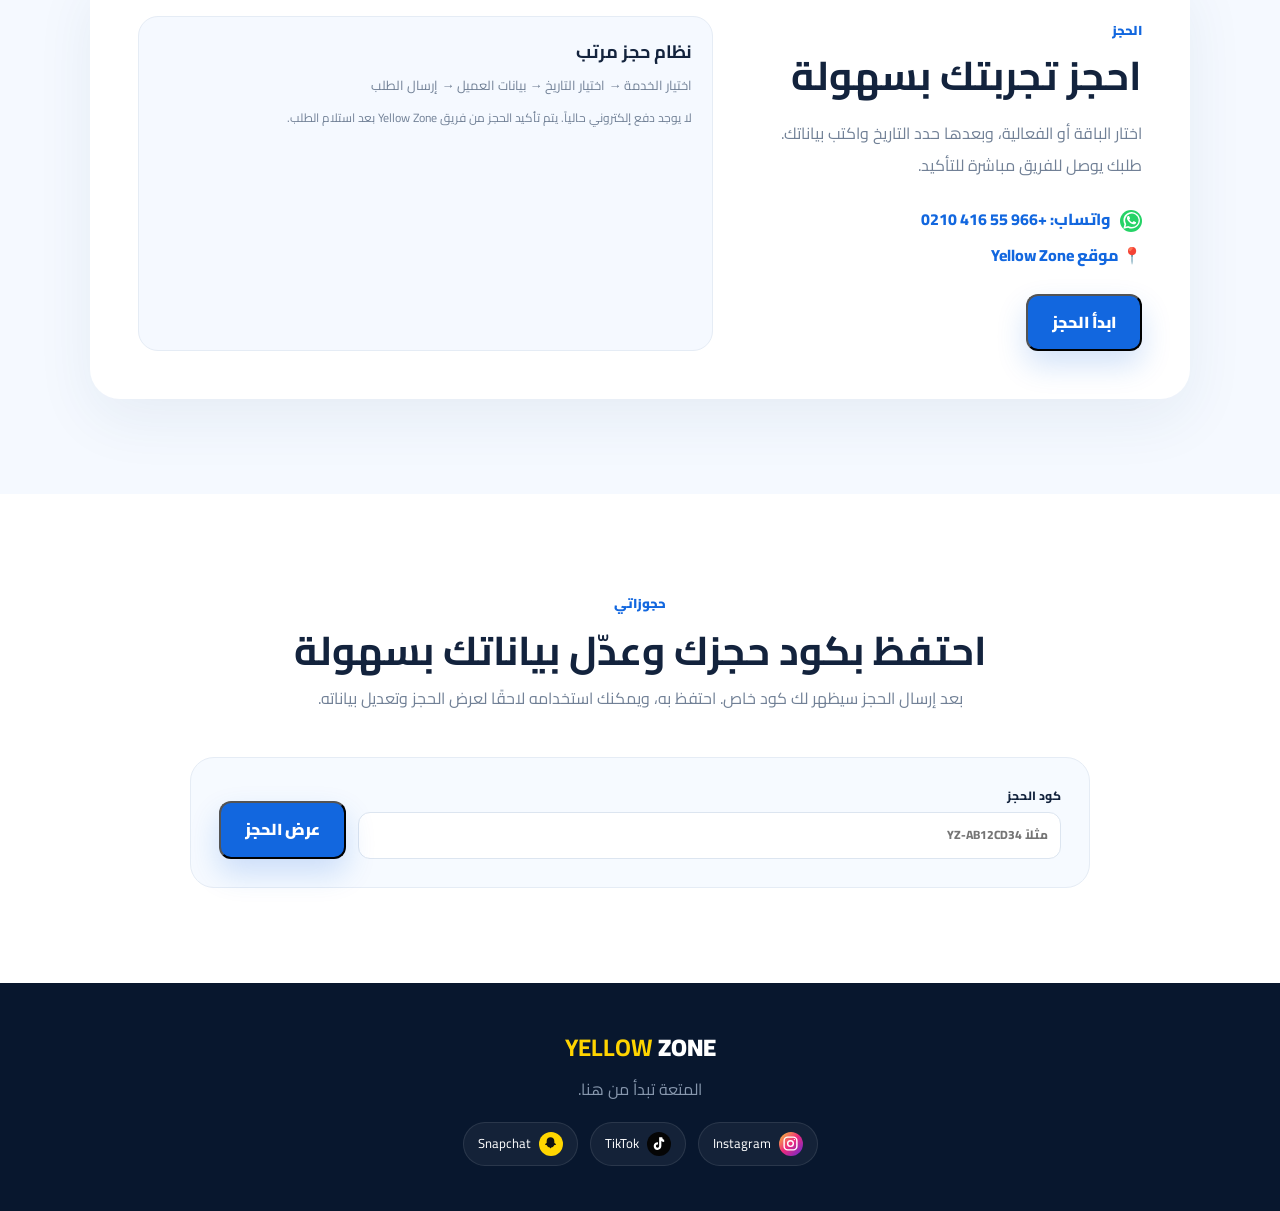
==== commit fbbe6753: "Restore customer website" ====
--- a/index.html
+++ b/index.html
@@ -9,15 +9,15 @@
 @import url('https://fonts.googleapis.com/css2?family=Cairo:wght@400;600;700;800;900&display=swap');
 :root{--blue:#1267df;--blue2:#0a4fae;--yellow:#ffd400;--ink:#13233d;--muted:#718096;--bg:#f5f9ff;--line:#e5ecf5;--white:#fff;--green:#12a36b;--danger:#d64545}
 *{box-sizing:border-box;margin:0;padding:0}html{scroll-behavior:smooth}body{font-family:Cairo,Arial,sans-serif;color:var(--ink);background:var(--bg);line-height:1.7}a{text-decoration:none;color:inherit}button,input,select,textarea{font:inherit}button{cursor:pointer}body.modal-open{overflow:hidden}
-header{position:fixed;z-index:30;top:0;left:0;right:0;height:86px;padding:0 6%;display:flex;align-items:center;justify-content:space-between;background:rgba(255,255,255,.94);backdrop-filter:blur(16px);border-bottom:1px solid var(--line)}
-.logo-wrap{display:flex;align-items:center;gap:11px;direction:ltr}.logo{font-size:22px;font-weight:900;direction:ltr}.logo b{color:var(--yellow)}.logo span{color:var(--blue)}.logo i{display:inline-block;width:8px;height:8px;border-radius:50%;background:var(--yellow);margin:0 5px}.logo-badge{width:62px;height:62px;border-radius:50%;display:grid;place-items:center;background:linear-gradient(145deg,#0b1f3d,#1267df);border:3px solid var(--yellow);box-shadow:0 0 0 5px #ffd40020,0 9px 28px #1267df35;position:relative;overflow:hidden}.logo-badge:before{content:"";position:absolute;inset:-18px;background:radial-gradient(circle,#ffd40055,transparent 58%);animation:logoGlow 3s ease-in-out infinite}.logo-badge strong{position:relative;z-index:1;color:#fff;font-size:18px;font-weight:900;letter-spacing:-1px}.logo-badge small{position:absolute;z-index:1;bottom:7px;color:var(--yellow);font-size:6px;font-weight:900;letter-spacing:1px}@keyframes logoGlow{0%,100%{transform:scale(.85);opacity:.55}50%{transform:scale(1.15);opacity:1}}nav{display:flex;gap:25px}nav a{font-size:13px;font-weight:800;color:#45546a}nav a:hover{color:var(--blue)}.lang{border:1px solid var(--blue);background:#fff;color:var(--blue);padding:8px 16px;border-radius:30px;font-weight:800}
+header{position:fixed;z-index:30;top:0;left:0;right:0;height:96px;padding:0 6%;display:flex;align-items:center;justify-content:space-between;background:rgba(255,255,255,.94);backdrop-filter:blur(16px);border-bottom:1px solid var(--line)}
+.logo-wrap{display:flex;align-items:center;gap:11px;direction:ltr}.logo{font-size:22px;font-weight:900;direction:ltr}.logo b{color:var(--yellow)}.logo span{color:var(--blue)}.logo i{display:inline-block;width:8px;height:8px;border-radius:50%;background:var(--yellow);margin:0 5px}.logo-badge{width:82px;height:82px;border-radius:50%;display:grid;place-items:center;background:linear-gradient(145deg,#0b1f3d,#1267df);border:3px solid var(--yellow);box-shadow:0 0 0 5px #ffd40020,0 12px 34px #1267df35;position:relative;overflow:hidden;animation:logoFloat 4.2s ease-in-out infinite;transform-origin:center}.logo-badge:before{content:"";position:absolute;inset:-18px;background:radial-gradient(circle,#ffd40055,transparent 58%);animation:logoGlow 3s ease-in-out infinite}.logo-badge img{position:relative;z-index:1;width:92%;height:92%;object-fit:contain;display:block}.logo-badge strong{position:relative;z-index:1;color:#fff;font-size:18px;font-weight:900;letter-spacing:-1px}.logo-badge small{position:absolute;z-index:1;bottom:7px;color:var(--yellow);font-size:6px;font-weight:900;letter-spacing:1px}@keyframes logoGlow{0%,100%{transform:scale(.85);opacity:.55}50%{transform:scale(1.15);opacity:1}}@keyframes logoFloat{0%,100%{transform:translateY(0) rotate(-2deg)}50%{transform:translateY(-8px) rotate(2deg)}}nav{display:flex;gap:25px}nav a{font-size:13px;font-weight:800;color:#45546a}nav a:hover{color:var(--blue)}.header-socials{display:flex;align-items:center;gap:7px;direction:ltr}.header-socials a{width:38px;height:38px;border-radius:50%;display:grid;place-items:center;color:#fff;box-shadow:0 8px 20px #0d2b5018;transition:.2s}.header-socials a:hover{transform:translateY(-3px) scale(1.04)}.header-socials svg{width:19px;height:19px}.header-socials .ig{background:linear-gradient(135deg,#f9ce34,#ee2a7b 48%,#6228d7)}.header-socials .tt{background:#050505}.header-socials .sc{background:#ffd600;color:#111}.header-socials .wa{background:#25d366}.lang{border:1px solid var(--blue);background:#fff;color:var(--blue);padding:8px 16px;border-radius:30px;font-weight:800}
 .hero{padding:130px 7% 75px;min-height:720px;display:grid;grid-template-columns:1fr 1fr;gap:65px;align-items:center;background:radial-gradient(circle at 88% 8%,#fff0a2,transparent 25%),radial-gradient(circle at 5% 90%,#dceeff,transparent 30%),#f8fbff}.hero-copy{max-width:650px}.badge{display:inline-block;background:#fff2ae;color:#755f00;border-radius:30px;padding:8px 16px;font-size:13px;font-weight:800;margin-bottom:18px}.hero h1{font-size:clamp(43px,6vw,76px);line-height:1.12;margin-bottom:22px;font-weight:900}.hero h1 span{color:var(--blue);display:block}.hero p{color:var(--muted);font-size:18px;line-height:2;margin-bottom:30px}.actions{display:flex;gap:12px}.btn{display:inline-flex;align-items:center;justify-content:center;padding:13px 24px;border-radius:12px;font-weight:900}.primary{background:var(--blue);color:#fff;box-shadow:0 14px 30px #1267df30}.secondary{background:#fff;color:var(--blue);border:1px solid var(--line)}
 .hero-media{position:relative;height:500px}.hero-media img{width:100%;height:100%;object-fit:cover;border-radius:36px;box-shadow:0 30px 70px #16447725}.hero-media:after{content:"";position:absolute;inset:auto 22px 22px 22px;height:35%;border-radius:22px;background:linear-gradient(transparent,#06172bcc)}.hero-caption{position:absolute;z-index:2;bottom:38px;right:35px;color:#fff}.hero-caption strong{display:block;font-size:23px}.hero-caption small{color:#dce8f8}.float{position:absolute;z-index:3;background:#fff;padding:14px 19px;border-radius:18px;box-shadow:0 18px 45px #183b6520}.f1{top:25px;right:-24px}.f2{bottom:25px;left:-24px}.float b{display:block;font-size:27px;color:var(--blue)}.float small{color:var(--muted)}
 .features{display:grid;grid-template-columns:repeat(4,1fr);background:#fff;border-bottom:1px solid var(--line);padding:32px 7%}.feature{text-align:center;padding:10px 18px;border-left:1px solid #edf1f6}.feature:last-child{border:0}.fi{width:56px;height:56px;display:grid;place-items:center;background:#edf5ff;border-radius:17px;margin:auto auto 10px;font-size:26px}.feature h3{font-size:16px}.feature p{font-size:12px;color:#8793a5}
 .section{padding:95px 7%}.head{text-align:center;max-width:720px;margin:0 auto 45px}.label{color:var(--blue);font-size:13px;font-weight:900}.head h2{font-size:40px;line-height:1.35;margin:7px 0}.head p{color:var(--muted)}
 .prices{background:#f6faff}.price-grid{display:grid;grid-template-columns:repeat(4,1fr);gap:18px}.card{background:#fff;border:1px solid var(--line);border-radius:24px;padding:30px 23px;text-align:center;transition:.25s}.card:hover{transform:translateY(-7px);box-shadow:0 22px 45px #17487c18}.card.featured{border:2px solid var(--blue);position:relative}.popular{position:absolute;top:-13px;right:50%;transform:translateX(50%);background:var(--blue);color:#fff;border-radius:30px;padding:4px 15px;font-size:11px;font-weight:800}.icon{width:60px;height:60px;display:grid;place-items:center;margin:auto auto 13px;background:#edf5ff;border-radius:18px;font-size:27px}.card h3{font-size:18px}.price{font-size:41px;color:var(--blue);font-weight:900;margin:7px 0}.price small{font-size:13px;color:var(--muted)}.card p{font-size:12px;color:#8390a3;min-height:44px}.card button{width:100%;margin-top:18px;border:0;background:var(--blue);color:#fff;padding:11px;border-radius:10px;font-weight:800}
 .split{display:grid;grid-template-columns:1fr 1fr;gap:65px;align-items:center;background:#fff}.photo{position:relative;height:500px}.photo img{width:100%;height:100%;object-fit:cover;border-radius:34px}.photo-tag{position:absolute;bottom:22px;right:22px;background:#fff;border-radius:16px;padding:12px 18px;box-shadow:0 15px 35px #173b611c;font-weight:800}.split h2{font-size:45px;line-height:1.3;margin:8px 0 17px}.split p{color:var(--muted);line-height:2;margin-bottom:20px}.trip-price{font-size:39px;font-weight:900;color:var(--blue);margin-bottom:15px}.trip-price small{font-size:14px;color:var(--muted)}
-.birthdays{background:#f5f9ff}.birthday-grid{display:grid;grid-template-columns:1fr 1fr 1fr;gap:20px}.birthday{background:#fff;border:1px solid var(--line);border-radius:25px;padding:30px;text-align:center}.birthday.main{background:var(--blue);color:#fff;border:0;transform:translateY(-8px)}.kids{font-size:62px;line-height:1;font-weight:900;color:var(--yellow)}.birthday-price{font-size:29px;font-weight:900;margin:9px 0}.birthday button{width:100%;border:0;border-radius:10px;padding:12px;background:var(--blue);color:#fff;font-weight:800}.birthday.main button{background:#fff;color:var(--blue)}.extras{text-align:right}.extra{display:flex;justify-content:space-between;padding:14px 0;border-bottom:1px solid var(--line);font-size:13px}.extra strong{color:var(--blue)}
+.birthdays{background:#f5f9ff}.birthday-grid{display:grid;grid-template-columns:1fr 1fr 1fr;gap:20px}.birthday{background:#fff;border:1px solid var(--line);border-radius:25px;padding:30px;text-align:center}.birthday.main{background:var(--blue);color:#fff;border:0;transform:translateY(-8px)}.kids{font-size:62px;line-height:1;font-weight:900;color:var(--yellow)}.birthday-price{font-size:29px;font-weight:900;margin:9px 0}.birthday button{width:100%;border:0;border-radius:10px;padding:12px;background:var(--blue);color:#fff;font-weight:800}.birthday.main button{background:#fff;color:var(--blue)}.birthday-media{margin-top:34px;background:linear-gradient(135deg,#fff,#fff7fc);border:1px solid var(--line);border-radius:28px;padding:22px;box-shadow:0 18px 55px #19487812}.birthday-media-head{display:flex;align-items:end;justify-content:space-between;gap:15px;margin-bottom:18px;flex-wrap:wrap}.birthday-media-head h3{font-size:27px}.birthday-media-head p{color:var(--muted);font-size:13px}.birthday-media-grid{display:grid;grid-template-columns:1.2fr 1fr 1fr;gap:14px}.birthday-photo{grid-row:span 2;min-height:390px;border-radius:20px;overflow:hidden;position:relative}.birthday-photo img{width:100%;height:100%;object-fit:cover;display:block}.birthday-photo span{position:absolute;bottom:14px;right:14px;background:#07172dcc;color:#fff;padding:7px 12px;border-radius:999px;font-size:11px;font-weight:900}.birthday-video{background:#07172d;border-radius:18px;overflow:hidden}.birthday-video video{width:100%;height:185px;display:block;object-fit:cover}.birthday-video p{color:#fff;padding:9px 12px;font-size:11px;font-weight:800}.monthly-card{margin-top:28px;background:linear-gradient(135deg,#fff7bf,#edf5ff);border:2px solid #ffd400;border-radius:25px;padding:25px;display:flex;align-items:center;justify-content:space-between;gap:20px;box-shadow:0 16px 45px #19487814}.monthly-card .monthly-icon{width:58px;height:58px;border-radius:18px;display:grid;place-items:center;background:#fff;color:#1267df;font-size:28px;box-shadow:0 8px 22px #19487812}.monthly-card h3{font-size:25px;margin-bottom:4px}.monthly-card p{color:#58677d;font-size:13px;line-height:1.9}.monthly-card strong{display:block;color:#1267df;font-size:13px;margin-top:5px}.monthly-card .btn{white-space:nowrap}.extras{text-align:right}.extra{display:flex;justify-content:space-between;padding:14px 0;border-bottom:1px solid var(--line);font-size:13px}.extra strong{color:var(--blue)}
 .offers{background:#fff}.offer-grid{display:grid;grid-template-columns:repeat(3,1fr);gap:20px}.offer-card{background:#fff;border:1px solid var(--line);border-radius:24px;overflow:hidden;box-shadow:0 15px 45px #19487812;transition:.25s}.offer-card:hover{transform:translateY(-6px);box-shadow:0 22px 55px #1948781c}.offer-card img{width:100%;height:230px;object-fit:cover;display:block}.offer-body{padding:22px}.offer-body span{font-size:11px;font-weight:900;color:var(--blue)}.offer-body h3{font-size:22px;margin:7px 0}.offer-body strong{font-size:27px;color:var(--blue);display:block;margin-bottom:7px}.offer-body p{font-size:13px;color:var(--muted);min-height:42px}.offer-body button{width:100%;border:0;background:var(--blue);color:#fff;padding:12px;border-radius:11px;font-weight:900}.featured-offer{border:2px solid var(--blue)}
 .contact-cta{margin-top:26px;padding:20px;border:1px solid var(--line);border-radius:20px;background:linear-gradient(135deg,#f7fbff,#fffdf0)}.contact-cta h3{margin:0 0 8px;font-size:20px}.contact-cta p{margin:0 0 14px;color:var(--muted);line-height:1.8;font-size:14px}.req-list{margin:0 0 16px;padding-right:20px;color:var(--text);line-height:2;font-size:14px}.req-list li{margin-bottom:2px}.wa-btn{display:inline-flex;align-items:center;justify-content:center;gap:8px;text-decoration:none;border-radius:12px;background:#128c7e;color:#fff;padding:12px 18px;font-weight:900;box-shadow:0 10px 24px #128c7e22}.wa-btn:hover{filter:brightness(.96)}.ads-wrap{margin-top:30px}.ads-grid{display:grid;grid-template-columns:repeat(3,1fr);gap:20px}.ad-card{background:#fff;border:1px solid var(--line);border-radius:24px;overflow:hidden;box-shadow:0 15px 45px #19487812}.ad-card img{width:100%;height:220px;object-fit:cover;display:block}.ad-body{padding:20px}.ad-body h3{font-size:21px}.ad-body p{color:var(--muted);font-size:13px;margin:8px 0 15px}.ad-meta{display:flex;align-items:center;justify-content:space-between;gap:10px}.event-badge{font-size:11px;font-weight:900;color:var(--blue);background:#edf5ff;padding:5px 10px;border-radius:30px}.ad-body button{border:0;background:var(--blue);color:#fff;border-radius:10px;padding:10px 14px;font-weight:900}.empty-ads{display:none;text-align:center;color:var(--muted);padding:20px}
 .gallery-grid{display:grid;grid-template-columns:2fr 1fr 1fr;grid-template-rows:220px 220px;gap:15px}.g{position:relative;overflow:hidden;border-radius:22px;background:#dfeeff}.g:first-child{grid-row:span 2}.g img{width:100%;height:100%;object-fit:cover;transition:.35s}.g:hover img{transform:scale(1.05)}.g:after{content:"";position:absolute;inset:45% 0 0;background:linear-gradient(transparent,#0009)}.g span{position:absolute;z-index:2;bottom:15px;right:18px;color:#fff;font-weight:800}
@@ -28,7 +28,7 @@
 .toast{position:fixed;z-index:150;left:20px;bottom:20px;max-width:390px;background:#10223e;color:#fff;padding:14px 17px;border-radius:13px;box-shadow:0 15px 40px #0004;display:none}.toast.show{display:block}.toast.success{background:#0d7651}.toast.error{background:#a83232}
 footer{background:#08172e;color:#fff;text-align:center;padding:45px 7%}.flogo{font-size:24px;font-weight:900;direction:ltr}.flogo b{color:var(--yellow)}.flogo span{color:#fff}footer p{color:#8797ad;margin:8px 0 18px}.socials{display:flex;justify-content:center;gap:12px;flex-wrap:wrap;color:#fff;font-size:13px}.social-link{display:inline-flex;align-items:center;gap:8px;padding:9px 14px;border-radius:999px;background:#ffffff0d;border:1px solid #ffffff18;transition:.2s}.social-link:hover{transform:translateY(-2px);background:#ffffff16}.social-icon{width:24px;height:24px;display:grid;place-items:center;border-radius:50%;flex:0 0 24px}.social-icon svg,.wa-icon svg{width:17px;height:17px;display:block}.ig-icon{background:linear-gradient(135deg,#f9ce34,#ee2a7b 48%,#6228d7);color:#fff}.tt-icon{background:#050505;color:#fff}.sc-icon{background:#ffd600;color:#111}.wa-icon{background:#25d366;color:#fff}.wa-float{position:fixed;z-index:120;right:22px;bottom:22px;width:58px;height:58px;border-radius:50%;display:grid;place-items:center;background:#25d366;color:#fff;box-shadow:0 12px 30px #25d36655,0 0 0 5px #25d36618;transition:.2s}.wa-float:hover{transform:translateY(-3px) scale(1.04)}.wa-float .wa-icon{width:100%;height:100%;border-radius:50%;display:grid;place-items:center;background:transparent}.wa-btn .wa-icon{width:25px;height:25px;display:grid;place-items:center}.wa-btn{gap:9px}
 .dynamic-empty{grid-column:1/-1;text-align:center;padding:30px;color:var(--muted);border:1px dashed var(--line);border-radius:18px}.offer-card.no-image{padding:0}.offer-card.no-image .offer-body{min-height:180px}.gallery-grid .dynamic-gallery{position:relative;overflow:hidden;border-radius:22px;background:#dfeeff;min-height:220px}.gallery-grid .dynamic-gallery:first-child{grid-row:span 2}.gallery-grid .dynamic-gallery img{width:100%;height:100%;min-height:220px;object-fit:cover;display:block}.gallery-grid .dynamic-gallery:after{content:"";position:absolute;inset:45% 0 0;background:linear-gradient(transparent,#0009)}.gallery-grid .dynamic-gallery span{position:absolute;z-index:2;bottom:15px;right:18px;color:#fff;font-weight:800}.gallery-grid .dynamic-gallery:nth-child(n+6){grid-row:auto}@media(max-width:950px){nav{display:none}.hero{grid-template-columns:1fr;padding-top:115px}.hero-copy{text-align:center;margin:auto}.hero p{margin-left:auto;margin-right:auto}.actions{justify-content:center}.hero-media{max-width:650px;width:100%;margin:auto}.features{grid-template-columns:1fr 1fr}.price-grid{grid-template-columns:1fr 1fr}.split{grid-template-columns:1fr}.birthday-grid{grid-template-columns:1fr}.birthday.main{transform:none}.booking-box{grid-template-columns:1fr}.videos,.ads-grid,.offer-grid{grid-template-columns:1fr 1fr}}
-@media(max-width:600px){.logo-badge{width:54px;height:54px}.logo{font-size:17px}.logo-wrap{gap:7px}.wa-float{right:14px;bottom:14px;width:54px;height:54px}.req-list{padding-right:18px}.contact-cta{padding:17px}.wa-btn{width:100%}header{padding:0 18px}.hero{padding-left:20px;padding-right:20px}.hero h1{font-size:43px}.actions{flex-direction:column}.hero-media{height:370px}.f1{right:5px}.f2{left:5px}.features{grid-template-columns:1fr}.feature{border:0;border-bottom:1px solid #edf1f6}.price-grid,.offer-grid,.ads-grid,.videos{grid-template-columns:1fr}.section{padding:70px 20px}.head h2{font-size:31px}.gallery-grid{grid-template-columns:1fr 1fr;grid-template-rows:180px 180px}.g:first-child{grid-row:span 2}.booking-box{padding:25px}.modal-card{border-radius:22px}.modal-top,.modal-form{padding-left:20px;padding-right:20px}.selected-service{margin-left:20px;margin-right:20px}form{grid-template-columns:1fr}.full,.submit{grid-column:auto}.booking-preview{margin-top:15px}}
+@media(max-width:600px){.logo-badge{width:64px;height:64px}.logo{font-size:16px}.logo-wrap{gap:7px}.header-socials{display:none}.wa-float{right:14px;bottom:14px;width:54px;height:54px}.req-list{padding-right:18px}.contact-cta{padding:17px}.wa-btn{width:100%}header{padding:0 18px}.hero{padding-left:20px;padding-right:20px}.hero h1{font-size:43px}.actions{flex-direction:column}.hero-media{height:370px}.f1{right:5px}.f2{left:5px}.features{grid-template-columns:1fr}.feature{border:0;border-bottom:1px solid #edf1f6}.price-grid,.offer-grid,.ads-grid,.videos{grid-template-columns:1fr}.section{padding:70px 20px}.head h2{font-size:31px}.gallery-grid{grid-template-columns:1fr 1fr;grid-template-rows:180px 180px}.birthday-media{padding:16px}.birthday-media-grid{grid-template-columns:1fr 1fr}.birthday-photo{grid-row:auto;grid-column:1/-1;min-height:300px}.birthday-video video{height:150px}.monthly-card{flex-direction:column;align-items:stretch}.monthly-card .btn{width:100%}.g:first-child{grid-row:span 2}.booking-box{padding:25px}.modal-card{border-radius:22px}.modal-top,.modal-form{padding-left:20px;padding-right:20px}.selected-service{margin-left:20px;margin-right:20px}form{grid-template-columns:1fr}.full,.submit{grid-column:auto}.booking-preview{margin-top:15px}}
 
 .my-bookings{background:#fff}
 .booking-lookup{max-width:900px;margin:auto;background:#f6faff;border:1px solid var(--line);border-radius:24px;padding:28px}
@@ -52,7 +52,7 @@
 </head>
 <body>
 <header>
-  <div class="logo-wrap"><div class="logo-badge" aria-label="Yellow Zone"><strong>YZ</strong><small>YELLOW ZONE</small></div><div class="logo"><b>YELLOW</b><i></i><span>ZONE</span></div></div>
+  <div class="logo-wrap"><div class="logo-badge" aria-label="Yellow Zone"><img src="assets/images/yellow-zone-logo.png" alt="Yellow Zone logo"><small>YELLOW ZONE</small></div><div class="logo"><b>YELLOW</b><i></i><span>ZONE</span></div></div>
   <nav>
     <a href="#prices" data-ar="الأسعار" data-en="Prices">الأسعار</a>
     <a href="#offers" data-ar="العروض" data-en="Offers">العروض</a>
@@ -61,6 +61,12 @@
     <a href="#gallery" data-ar="المعرض" data-en="Gallery">المعرض</a>
     <a href="#booking" data-ar="الحجز" data-en="Booking">الحجز</a>
   </nav>
+  <div class="header-socials" aria-label="Social links">
+    <a class="ig" target="_blank" rel="noopener" href="https://www.instagram.com/yellow.zoooon24/" aria-label="Instagram"><svg viewBox="0 0 24 24" fill="none" stroke="currentColor" stroke-width="2"><rect x="3" y="3" width="18" height="18" rx="5"/><circle cx="12" cy="12" r="4"/><circle cx="17.5" cy="6.5" r="1" fill="currentColor" stroke="none"/></svg></a>
+    <a class="tt" target="_blank" rel="noopener" href="https://www.tiktok.com/@yellowzooone24" aria-label="TikTok"><svg viewBox="0 0 24 24" fill="currentColor"><path d="M14.2 3h3.1c.2 1.8 1.2 3.1 2.7 3.8v3.1c-1.5-.1-2.9-.6-4-1.5v7.2a5.4 5.4 0 1 1-4.7-5.3v3.2a2.3 2.3 0 1 0 1.6 2.2V3h1.3z"/></svg></a>
+    <a class="sc" target="_blank" rel="noopener" href="https://www.snapchat.com/add/yellowzoooone24" aria-label="Snapchat"><svg viewBox="0 0 24 24" fill="currentColor"><path d="M12 3c-3.2 0-5.4 2.2-5.4 5.5v2.1c0 .5-.2.9-.7 1.2l-1.4.8c-.5.3-.4 1 .2 1.2l2.2.7c.2.8.7 1.5 1.4 2 .7.6 1.7 1 2.7 1.2.2.7.6 1.2 1 1.2s.8-.5 1-1.2c1-.2 2-.6 2.7-1.2.7-.5 1.2-1.2 1.4-2l2.2-.7c.6-.2.7-.9.2-1.2l-1.4-.8c-.5-.3-.7-.7-.7-1.2V8.5C17.4 5.2 15.2 3 12 3z"/></svg></a>
+    <a class="wa" target="_blank" rel="noopener" href="https://wa.me/966554160210" aria-label="WhatsApp"><svg viewBox="0 0 24 24" fill="currentColor"><path d="M20.5 3.5A11.7 11.7 0 0 0 12.2 0C5.8 0 .6 5.2.6 11.6c0 2 .5 3.9 1.5 5.6L.5 23.8l6.8-1.6c1.5.8 3.2 1.2 4.9 1.2h.1c6.4 0 11.6-5.2 11.6-11.6 0-3.1-1.2-6.1-3.4-8.3zM12.2 21.1c-1.5 0-3-.4-4.3-1.1l-.3-.2-4 .9 1-3.9-.2-.3a9.5 9.5 0 1 1 7.8 4.6zm5.2-7.1c-.3-.2-1.8-.9-2.1-1-.3-.1-.5-.2-.7.2-.2.3-.8 1-1 1.2-.2.2-.4.2-.7.1-.3-.2-1.2-.4-2.3-1.5-.8-.7-1.4-1.6-1.6-1.9-.2-.3 0-.5.1-.7l.5-.6c.2-.2.2-.4.3-.6.1-.2 0-.5 0-.7-.1-.2-.7-1.7-1-2.3-.3-.6-.5-.5-.7-.5h-.6c-.2 0-.6.1-.9.4-.3.3-1.1 1.1-1.1 2.6s1.1 3 1.3 3.2c.2.2 2.2 3.4 5.4 4.7.8.3 1.4.5 1.9.7.8.2 1.5.2 2 .1.6-.1 1.8-.7 2-1.4.3-.7.3-1.3.2-1.4-.1-.2-.3-.3-.6-.4z"/></svg></a>
+  </div>
   <button class="lang" id="langButton" type="button">English</button>
 </header>
 
@@ -119,6 +125,23 @@
       <li data-ar="الإضافات المطلوبة وأي ملاحظات خاصة" data-en="Requested extras and any special notes">الإضافات المطلوبة وأي ملاحظات خاصة</li>
     </ul>
     <a class="wa-btn" target="_blank" rel="noopener" href="https://wa.me/966554160210" data-ar="إرسال متطلبات الحفلة عبر واتساب" data-en="Send party requirements on WhatsApp"><span class="wa-icon"><svg viewBox="0 0 24 24" fill="currentColor"><path d="M20.5 3.5A11.7 11.7 0 0 0 12.2 0C5.8 0 .6 5.2.6 11.6c0 2 .5 3.9 1.5 5.6L.5 23.8l6.8-1.6c1.5.8 3.2 1.2 4.9 1.2h.1c6.4 0 11.6-5.2 11.6-11.6 0-3.1-1.2-6.1-3.4-8.3zM12.2 21.1c-1.5 0-3-.4-4.3-1.1l-.3-.2-4 .9 1-3.9-.2-.3a9.5 9.5 0 1 1 7.8 4.6zm5.2-7.1c-.3-.2-1.8-.9-2.1-1-.3-.1-.5-.2-.7.2-.2.3-.8 1-1 1.2-.2.2-.4.2-.7.1-.3-.2-1.2-.4-2.3-1.5-.8-.7-1.4-1.6-1.6-1.9-.2-.3 0-.5.1-.7l.5-.6c.2-.2.2-.4.3-.6.1-.2 0-.5 0-.7-.1-.2-.7-1.7-1-2.3-.3-.6-.5-.5-.7-.5h-.6c-.2 0-.6.1-.9.4-.3.3-1.1 1.1-1.1 2.6s1.1 3 1.3 3.2c.2.2 2.2 3.4 5.4 4.7.8.3 1.4.5 1.9.7.8.2 1.5.2 2 .1.6-.1 1.8-.7 2-1.4.3-.7.3-1.3.2-1.4-.1-.2-.3-.3-.6-.4z"/></svg></span>إرسال متطلبات الحفلة عبر واتساب</a>
+  </div>
+  <div class="birthday-media">
+    <div class="birthday-media-head"><div><span class="label" data-ar="من حفلاتنا" data-en="From Our Parties">من حفلاتنا</span><h3 data-ar="أجواء أعياد الميلاد في Yellow Zone" data-en="Birthday moments at Yellow Zone">أجواء أعياد الميلاد في Yellow Zone</h3></div><p data-ar="صور وفيديوهات حقيقية من حفلاتنا." data-en="Real photos and videos from our parties.">صور وفيديوهات حقيقية من حفلاتنا.</p></div>
+    <div class="birthday-media-grid">
+      <div class="birthday-photo"><img src="assets/images/birthday-party-real.jpg" alt="حفلة عيد ميلاد في Yellow Zone"><span data-ar="صورة حقيقية من حفلاتنا" data-en="Real party photo">صورة حقيقية من حفلاتنا</span></div>
+      <div class="birthday-video"><video controls playsinline preload="metadata" src="assets/videos/birthday-party-3.mp4"></video><p data-ar="فيديو من أجواء الحفلة" data-en="Party atmosphere video">فيديو من أجواء الحفلة</p></div>
+      <div class="birthday-video"><video controls playsinline preload="metadata" src="assets/videos/birthday-party-4.mp4"></video><p data-ar="لحظات من الحفل" data-en="Party moments">لحظات من الحفل</p></div>
+      <div class="birthday-video"><video controls playsinline preload="metadata" src="assets/videos/birthday-party-5.mp4"></video><p data-ar="زينة وأجواء الميلاد" data-en="Birthday decorations">زينة وأجواء الميلاد</p></div>
+      <div class="birthday-video"><video controls playsinline preload="metadata" src="assets/videos/birthday-party-6.mp4"></video><p data-ar="تفاصيل الحفلة" data-en="Party details">تفاصيل الحفلة</p></div>
+      <div class="birthday-video"><video controls playsinline preload="metadata" src="assets/videos/birthday-party-8.mp4"></video><p data-ar="احتفال ومرح" data-en="Celebration & fun">احتفال ومرح</p></div>
+      <div class="birthday-video"><video controls playsinline preload="metadata" src="assets/videos/birthday-party-9.mp4"></video><p data-ar="أجواء إضافية من الحفلات" data-en="More party moments">أجواء إضافية من الحفلات</p></div>
+    </div>
+  </div>
+  <div class="monthly-card">
+    <div class="monthly-icon">👑</div>
+    <div style="flex:1"><h3 data-ar="حجز اشتراك شهري" data-en="Monthly Membership Booking">حجز اشتراك شهري</h3><p data-ar="اشترك شهريًا واستمتع بزيارة Yellow Zone والذهاب والعودة للمكان براحتك طوال فترة الاشتراك. الدفع عند الوصول." data-en="Book a monthly membership and enjoy visiting Yellow Zone freely throughout your membership period. Pay on arrival.">اشترك شهريًا واستمتع بزيارة Yellow Zone والذهاب والعودة للمكان براحتك طوال فترة الاشتراك. الدفع عند الوصول.</p><strong data-ar="لا يوجد دفع إلكتروني • الدفع عند الوصول" data-en="No online payment • Pay on arrival">لا يوجد دفع إلكتروني • الدفع عند الوصول</strong></div>
+    <button class="btn primary" type="button" onclick="openBooking('monthly-subscription')" data-ar="احجز الاشتراك الشهري" data-en="Book Monthly Membership">احجز الاشتراك الشهري</button>
   </div>
 </section>
 
@@ -204,8 +227,10 @@
  extension:{ar:'تجديد ساعة',en:'Hour Extension',price:'20 SAR'},
  'school-trip':{ar:'رحلة مدرسية',en:'School Trip',price:'60 SAR / child'},
  'birthday-10':{ar:'عيد ميلاد - 10 أطفال',en:'Birthday - 10 Kids',price:'1350 SAR'},
- 'birthday-15':{ar:'عيد ميلاد - 15 طفل',en:'Birthday - 15 Kids',price:'1800 SAR'}
+ 'birthday-15':{ar:'عيد ميلاد - 15 طفل',en:'Birthday - 15 Kids',price:'1800 SAR'},
+ 'monthly-subscription':{ar:'اشتراك شهري',en:'Monthly Membership',price:'الدفع عند الوصول'}
 };
+services['monthly-subscription']={ar:'اشتراك شهري',en:'Monthly Membership',price:'الدفع عند الوصول',description_ar:'تروح وتيجي للمكان براحتك طوال فترة الاشتراك.',description_en:'Visit the center freely throughout your membership period.',category:'monthly'};
 const offerIcon=category=>category==='birthdays'?'🎂':category==='trips'?'🏫':'⭐';
 const slugForOffer=o=>{const n=(o.name_ar||o.name_en||'').toLowerCase();if(o.category==='general'){if(n.includes('مفتوح')||n.includes('open'))return 'open';if(n.includes('ساعتان')||n.includes('two hours'))return 'two-hours';if(n==='ساعة'||n.includes('one hour'))return 'one-hour';if(n.includes('تجديد')||n.includes('extension')||n.includes('renew'))return 'extension'}if(o.category==='trips')return 'school-trip';if(o.category==='birthdays'){if(n.includes('10'))return 'birthday-10';if(n.includes('15'))return 'birthday-15'}return 'offer-'+o.id};
 const money=v=>{const n=Number(v);return Number.isFinite(n)?(Number.isInteger(n)?String(n):n.toFixed(2).replace(/0+$/,'').replace(/\.$/,'')):String(v||'')};
@@ -450,6 +475,7 @@
  try{const r=await fetch(SUPABASE_URL+'/rest/v1/offers?select=id,name_ar,name_en,description_ar,description_en,price,active,category,sort_order,image_url&active=eq.true&order=sort_order.asc,id.asc',{headers:{apikey:SUPABASE_KEY,Authorization:'Bearer '+SUPABASE_KEY}});if(!r.ok)throw new Error('offers '+r.status);offersCache=await r.json();applyOffersToSite();}catch(e){console.error(e);offersCache=[];applyOffersToSite();toast(currentLang==='ar'?'تعذر تحميل الأسعار حالياً.':'Could not load prices right now.','error')}}
 function applyOffersToSite(){
  Object.keys(services).forEach(k=>delete services[k]);
+ services['monthly-subscription']={ar:'اشتراك شهري',en:'Monthly Membership',price:currentLang==='ar'?'الدفع عند الوصول':'Pay on arrival',description_ar:'تروح وتيجي للمكان براحتك طوال فترة الاشتراك.',description_en:'Visit the center freely throughout your membership period.',category:'monthly'};
  const bySlug={}; offersCache.forEach(o=>{const key=slugForOffer(o);const item={id:o.id,ar:o.name_ar||o.name_en||'',en:o.name_en||o.name_ar||'',price:money(o.price)+' SAR',rawPrice:o.price,description_ar:o.description_ar||'',description_en:o.description_en||'',category:o.category||''}; if(!bySlug[key])bySlug[key]=item; else if(Number(o.sort_order)<Number(bySlug[key].sort_order||999))bySlug[key]=item; services[key]=item;});
  if(!Object.keys(services).length)Object.assign(services,staticFallback);
  renderGeneralPrices();renderOffers();renderTrips();renderBirthdays();renderServiceOptions();updateSelectedService();renderAds();
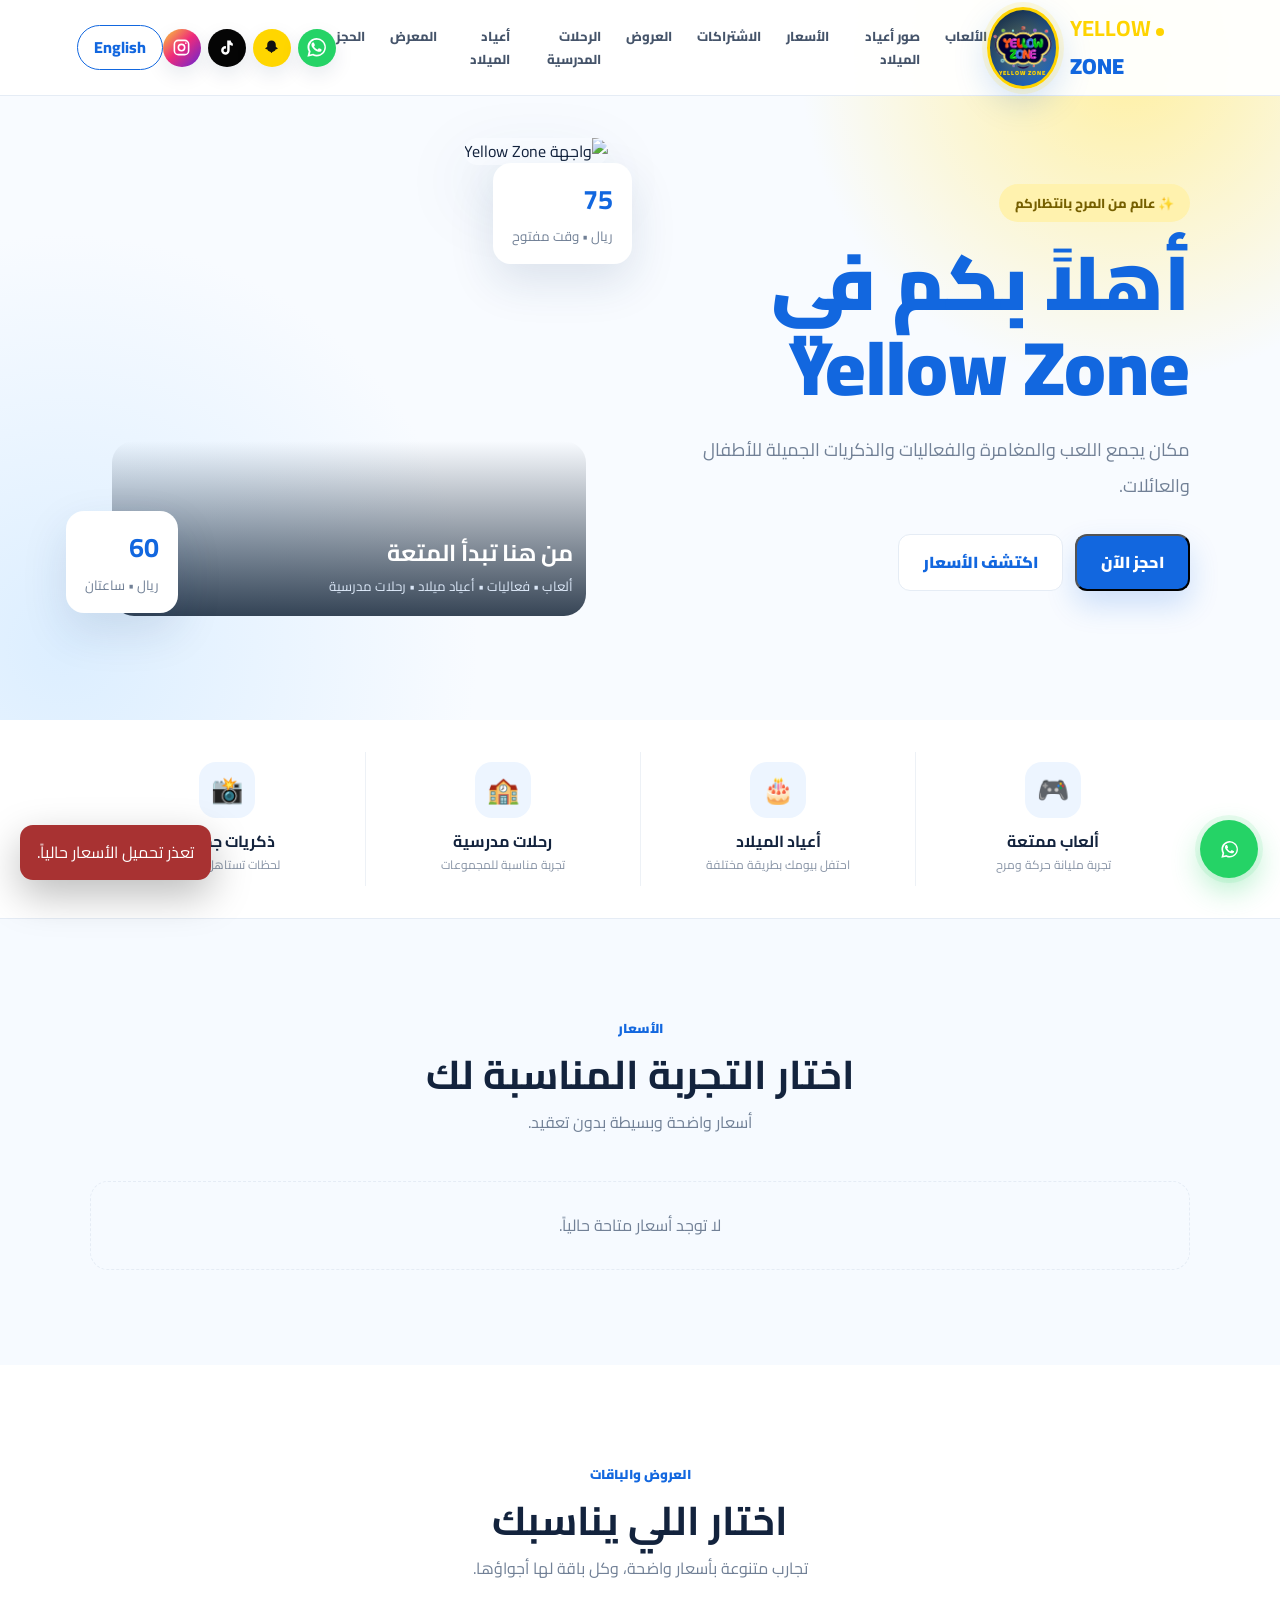
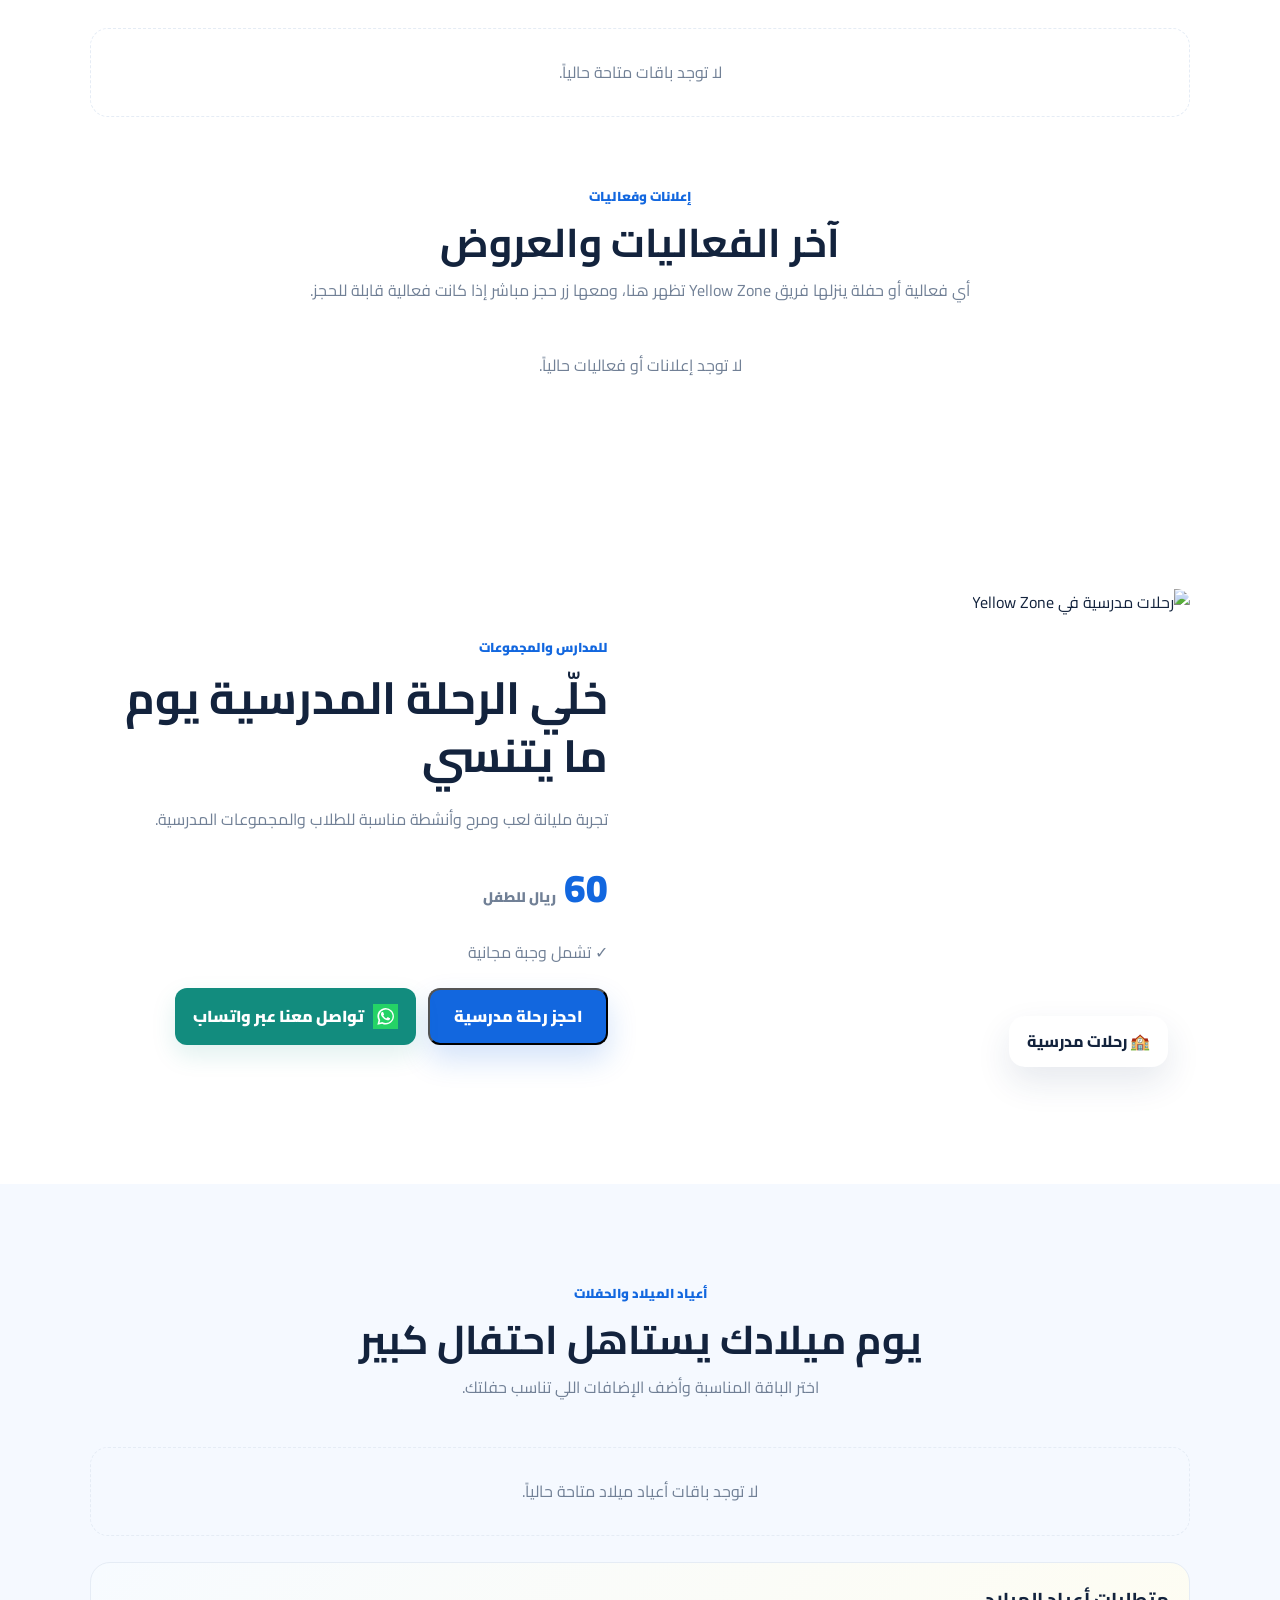
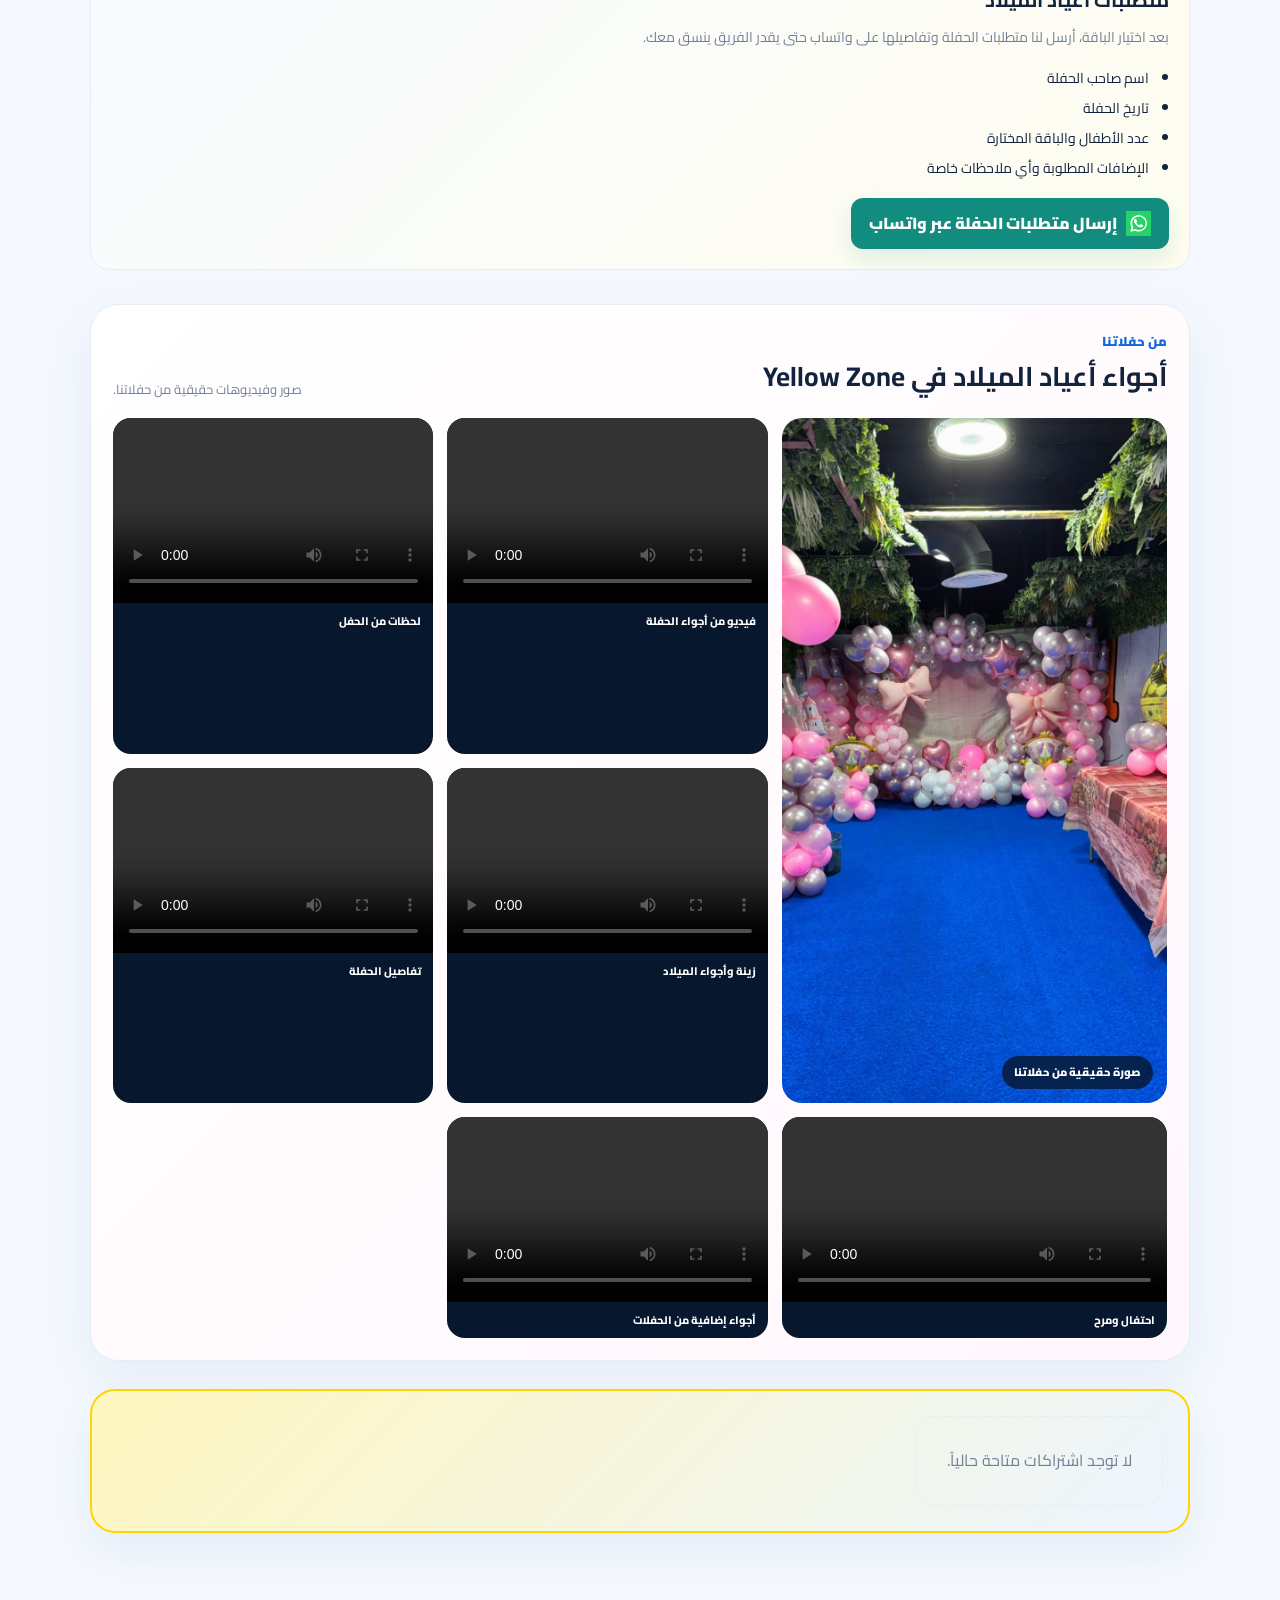
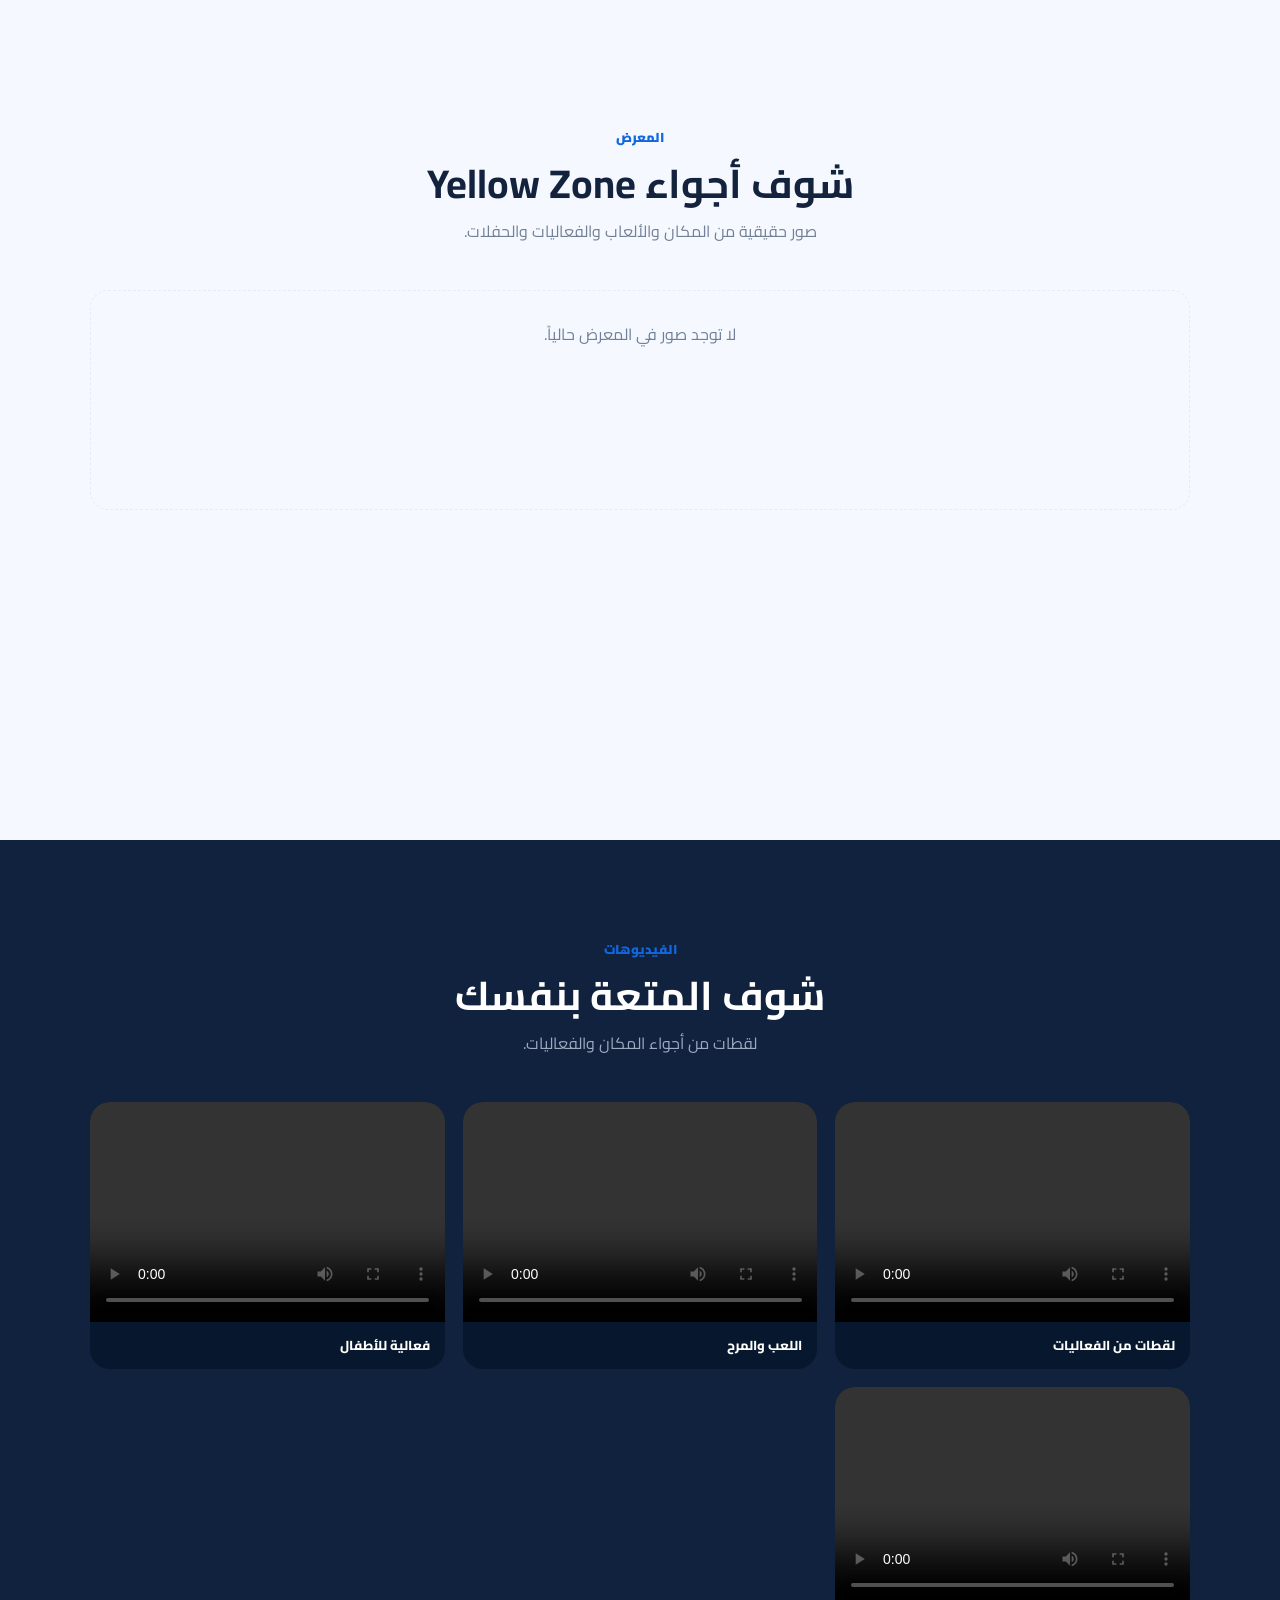
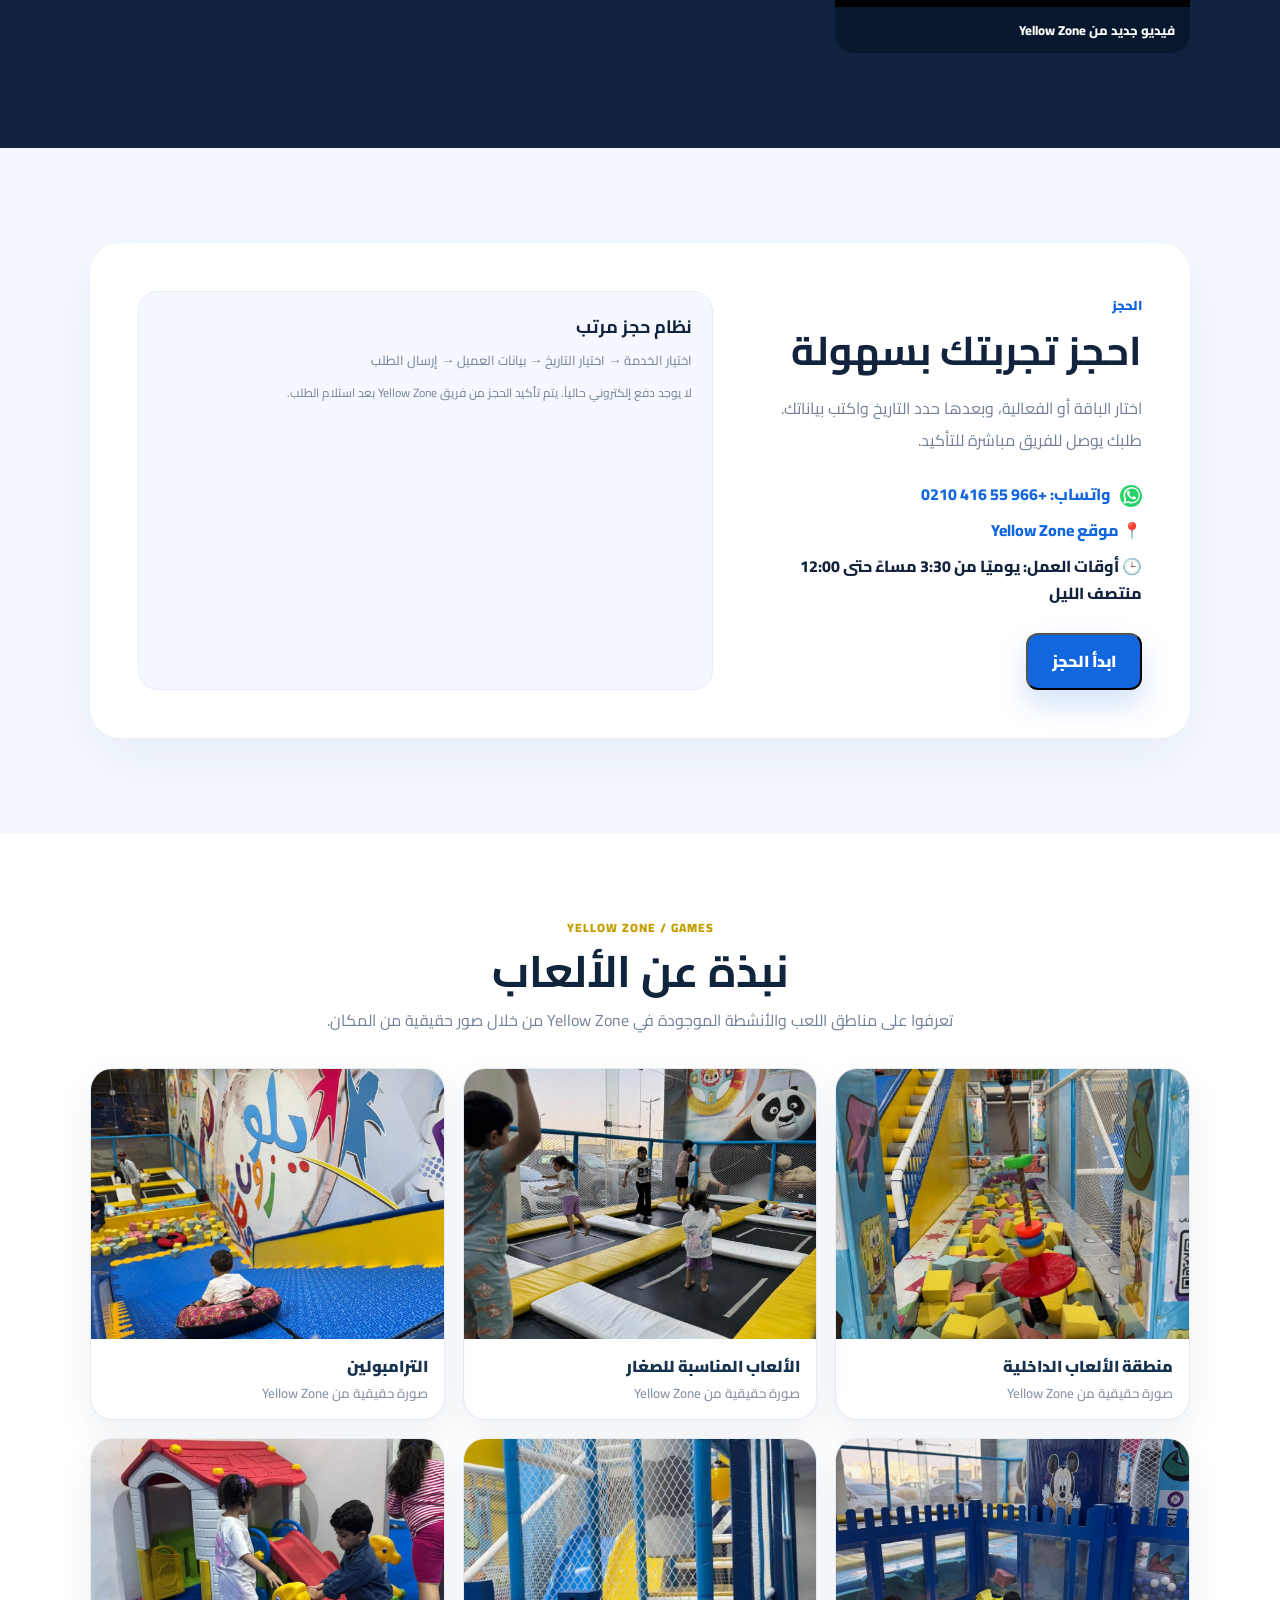
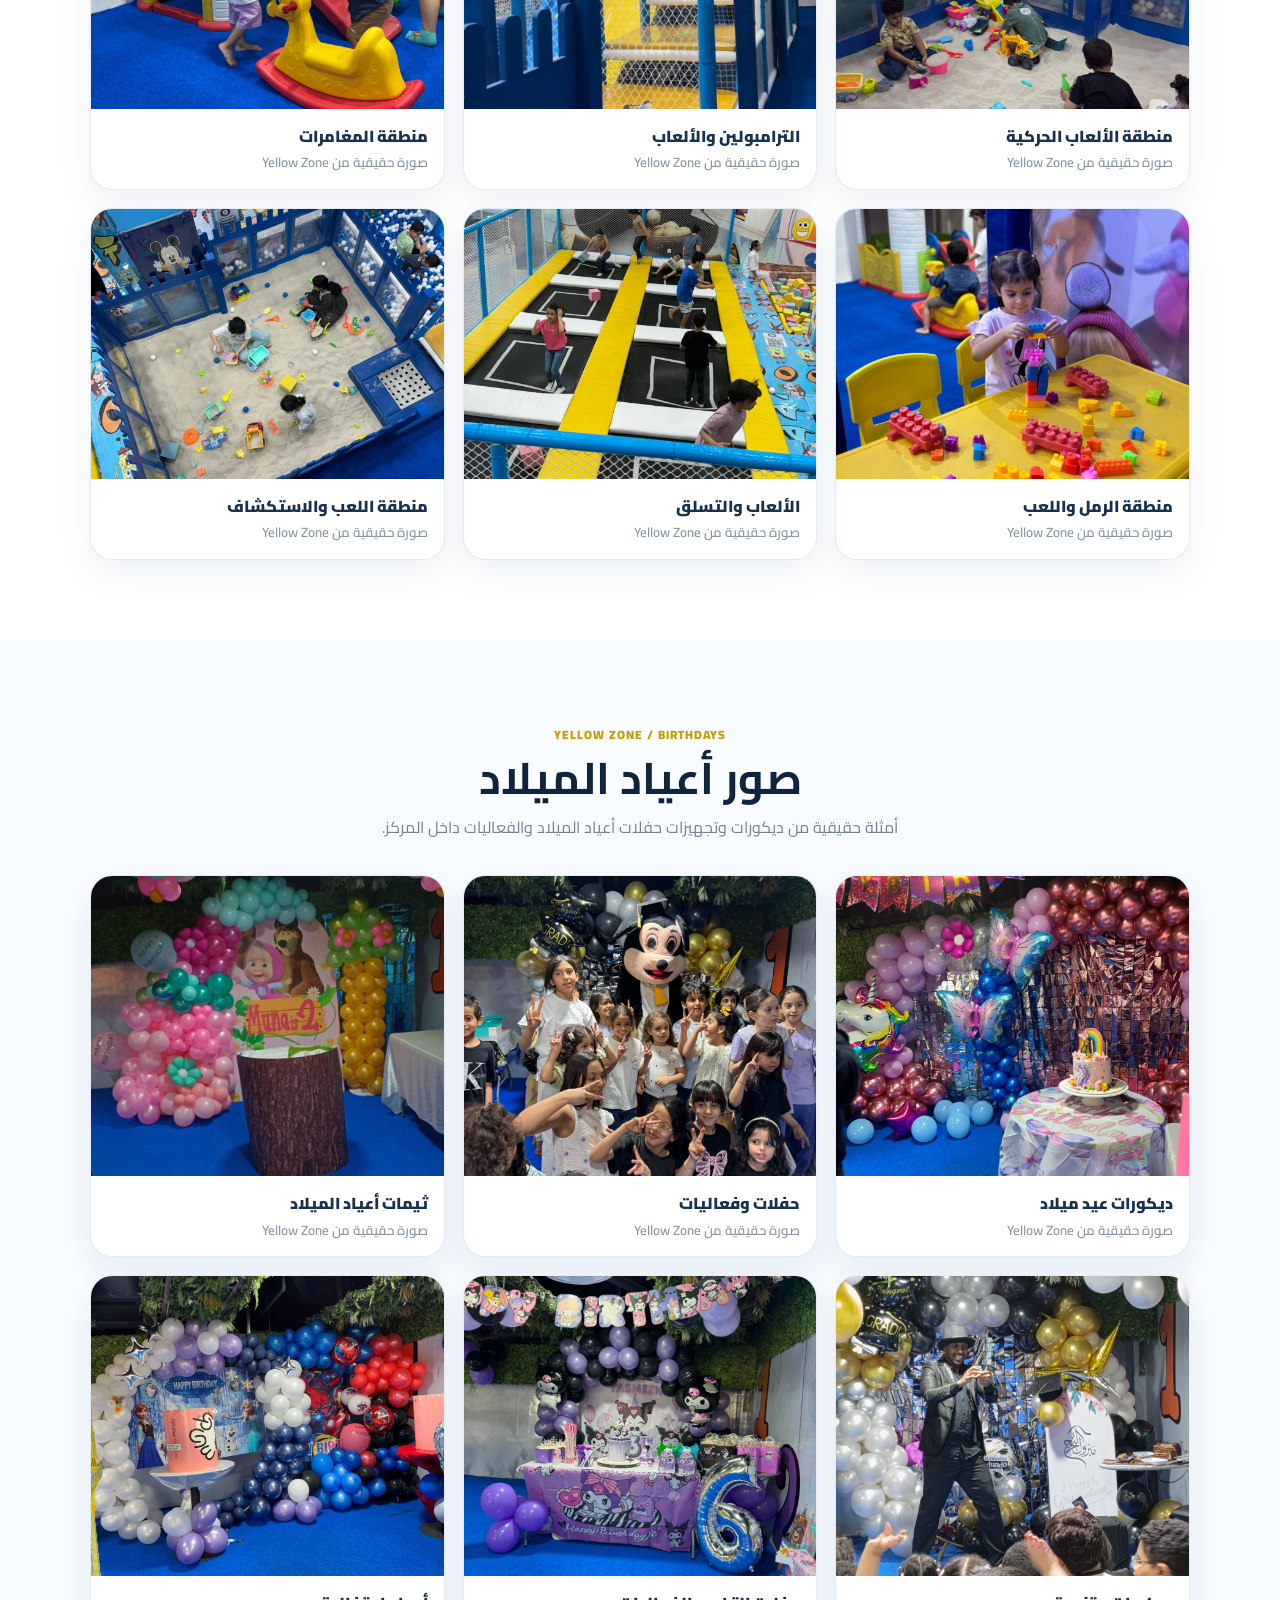
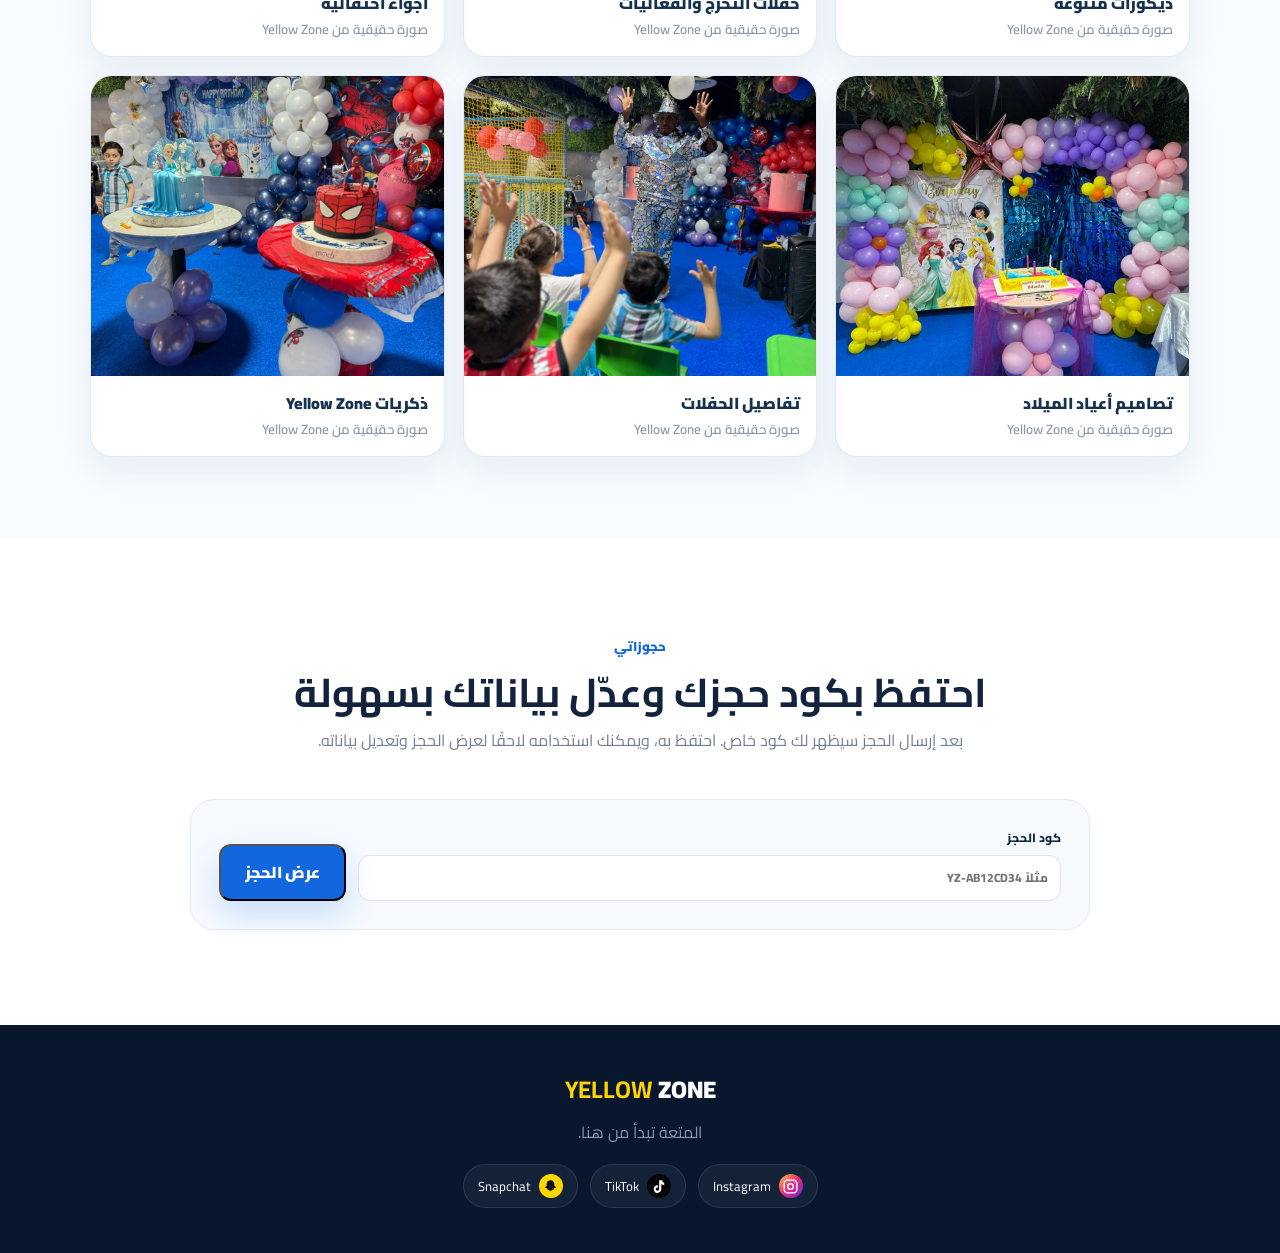
==== commit 7e905a9d: "Yellow Zone Premium complete update" ====
--- a/index.html
+++ b/index.html
@@ -48,13 +48,30 @@
 .booking-result-note{margin-top:12px;color:var(--muted);font-size:12px;line-height:1.8}
 .edit-booking-btn{border:0;background:var(--blue);color:#fff;padding:11px 16px;border-radius:11px;font-weight:900}
 @media(max-width:600px){.lookup-form{grid-template-columns:1fr}.booking-details{grid-template-columns:1fr}.booking-lookup{padding:18px}}
+
+/* Yellow Zone content additions */
+.yz-content-section{padding:80px 7%;background:#fff;position:relative}
+.yz-content-head{text-align:center;max-width:760px;margin:0 auto 34px}
+.yz-content-head .yz-kicker{display:inline-block;color:#c59f00;font-weight:900;letter-spacing:1px;font-size:12px;margin-bottom:6px}
+.yz-content-head h2{margin:0 0 8px;color:#10243c;font-size:clamp(30px,4vw,44px);line-height:1.25}
+.yz-content-head p{margin:0;color:#718298}
+.yz-game-grid,.yz-birthday-grid{display:grid;grid-template-columns:repeat(3,1fr);gap:18px}
+.yz-photo-card{margin:0;background:#fff;border:1px solid rgba(20,75,130,.11);border-radius:22px;overflow:hidden;box-shadow:0 14px 34px rgba(22,73,118,.08);transition:transform .25s ease,box-shadow .25s ease}
+.yz-photo-card:hover{transform:translateY(-5px);box-shadow:0 20px 44px rgba(22,73,118,.14)}
+.yz-photo-card img{display:block;width:100%;height:270px;object-fit:cover}
+.yz-photo-card figcaption{padding:14px 16px;color:#17324f;font-weight:900}
+.yz-photo-card small{display:block;color:#8a98a8;font-weight:600;margin-top:2px}
+.yz-birthday-section{background:#f8fbff}
+.yz-birthday-grid .yz-photo-card img{height:300px}
+@media(max-width:1000px){.yz-game-grid,.yz-birthday-grid{grid-template-columns:repeat(2,1fr)}}
+@media(max-width:650px){.yz-content-section{padding:58px 5%}.yz-game-grid,.yz-birthday-grid{grid-template-columns:1fr}.yz-photo-card img,.yz-birthday-grid .yz-photo-card img{height:270px}}
 </style>
-</head>
+<style>#subscriptionDynamic{display:grid;gap:14px}.event-price{display:inline-block;margin:0 10px;font-size:18px}</style></head>
 <body>
 <header>
   <div class="logo-wrap"><div class="logo-badge" aria-label="Yellow Zone"><img src="assets/images/yellow-zone-logo.png" alt="Yellow Zone logo"><small>YELLOW ZONE</small></div><div class="logo"><b>YELLOW</b><i></i><span>ZONE</span></div></div>
-  <nav>
-    <a href="#prices" data-ar="الأسعار" data-en="Prices">الأسعار</a>
+  <nav><a href="#games-list">الألعاب</a><a href="#birthday-gallery">صور أعياد الميلاد</a>
+    <a href="#prices" data-ar="الأسعار" data-en="Prices">الأسعار</a><a href="#subscriptions" data-ar="الاشتراكات" data-en="Memberships">الاشتراكات</a>
     <a href="#offers" data-ar="العروض" data-en="Offers">العروض</a>
     <a href="#trips" data-ar="الرحلات المدرسية" data-en="School Trips">الرحلات المدرسية</a>
     <a href="#birthdays" data-ar="أعياد الميلاد" data-en="Birthdays">أعياد الميلاد</a>
@@ -138,11 +155,7 @@
       <div class="birthday-video"><video controls playsinline preload="metadata" src="assets/videos/birthday-party-9.mp4"></video><p data-ar="أجواء إضافية من الحفلات" data-en="More party moments">أجواء إضافية من الحفلات</p></div>
     </div>
   </div>
-  <div class="monthly-card">
-    <div class="monthly-icon">👑</div>
-    <div style="flex:1"><h3 data-ar="حجز اشتراك شهري" data-en="Monthly Membership Booking">حجز اشتراك شهري</h3><p data-ar="اشترك شهريًا واستمتع بزيارة Yellow Zone والذهاب والعودة للمكان براحتك طوال فترة الاشتراك. الدفع عند الوصول." data-en="Book a monthly membership and enjoy visiting Yellow Zone freely throughout your membership period. Pay on arrival.">اشترك شهريًا واستمتع بزيارة Yellow Zone والذهاب والعودة للمكان براحتك طوال فترة الاشتراك. الدفع عند الوصول.</p><strong data-ar="لا يوجد دفع إلكتروني • الدفع عند الوصول" data-en="No online payment • Pay on arrival">لا يوجد دفع إلكتروني • الدفع عند الوصول</strong></div>
-    <button class="btn primary" type="button" onclick="openBooking('monthly-subscription')" data-ar="احجز الاشتراك الشهري" data-en="Book Monthly Membership">احجز الاشتراك الشهري</button>
-  </div>
+  <div class="monthly-card" id="subscriptionDynamic"><div class="monthly-icon">👑</div><div style="flex:1"><h3 data-ar="الاشتراكات" data-en="Memberships">الاشتراكات</h3><p data-ar="اشتراكات شهرية واشتراكات 8 أيام، والأسعار قابلة للتعديل من لوحة الإدارة." data-en="Monthly and 8-day memberships, with prices editable from the admin panel.">اشتراكات شهرية واشتراكات 8 أيام، والأسعار قابلة للتعديل من لوحة الإدارة.</p></div></div>
 </section>
 
 <section class="section" id="gallery">
@@ -152,14 +165,40 @@
 
 <section class="section video-section">
   <div class="head dark"><span class="label" data-ar="الفيديوهات" data-en="Videos">الفيديوهات</span><h2 data-ar="شوف المتعة بنفسك" data-en="See the fun for yourself">شوف المتعة بنفسك</h2><p data-ar="لقطات من أجواء المكان والفعاليات." data-en="Clips from the venue and activities.">لقطات من أجواء المكان والفعاليات.</p></div>
-  <div class="videos"><div class="video"><video controls playsinline preload="metadata" src="assets/videos/yellow-zone-video-02.mp4"></video><p data-ar="لقطات من الفعاليات" data-en="Activity moments">لقطات من الفعاليات</p></div><div class="video"><video controls playsinline preload="metadata" src="assets/videos/yellow-zone-video-04.mp4"></video><p data-ar="اللعب والمرح" data-en="Play & fun">اللعب والمرح</p></div><div class="video"><video controls playsinline preload="metadata" src="assets/videos/yellow-zone-video-05.mp4"></video><p data-ar="فعالية للأطفال" data-en="Kids activity">فعالية للأطفال</p></div></div>
+  <div class="videos"><div class="video"><video controls playsinline preload="metadata" src="assets/videos/yellow-zone-video-02.mp4"></video><p data-ar="لقطات من الفعاليات" data-en="Activity moments">لقطات من الفعاليات</p></div><div class="video"><video controls playsinline preload="metadata" src="assets/videos/yellow-zone-video-04.mp4"></video><p data-ar="اللعب والمرح" data-en="Play & fun">اللعب والمرح</p></div><div class="video"><video controls playsinline preload="metadata" src="assets/videos/yellow-zone-video-05.mp4"></video><p data-ar="فعالية للأطفال" data-en="Kids activity">فعالية للأطفال</p></div><div class="video"><video controls playsinline preload="metadata" src="assets/videos/1000054579.mp4"></video><p data-ar="فيديو جديد من Yellow Zone" data-en="New Yellow Zone video">فيديو جديد من Yellow Zone</p></div></div>
 </section>
 
 <section class="section booking" id="booking">
   <div class="booking-box">
-    <div class="booking-info"><span class="label" data-ar="الحجز" data-en="Booking">الحجز</span><h2 data-ar="احجز تجربتك بسهولة" data-en="Book your experience easily">احجز تجربتك بسهولة</h2><p data-ar="اختار الباقة أو الفعالية، وبعدها حدد التاريخ واكتب بياناتك. طلبك يوصل للفريق مباشرة للتأكيد." data-en="Choose a package or event, then select your date and enter your details. Your request goes directly to our team for confirmation.">اختار الباقة أو الفعالية، وبعدها حدد التاريخ واكتب بياناتك. طلبك يوصل للفريق مباشرة للتأكيد.</p><div class="contact"><div><span class="wa-icon" style="display:inline-grid;vertical-align:middle;margin-left:6px;width:22px;height:22px;border-radius:50%;place-items:center"><svg viewBox="0 0 24 24" fill="currentColor"><path d="M20.5 3.5A11.7 11.7 0 0 0 12.2 0C5.8 0 .6 5.2.6 11.6c0 2 .5 3.9 1.5 5.6L.5 23.8l6.8-1.6c1.5.8 3.2 1.2 4.9 1.2h.1c6.4 0 11.6-5.2 11.6-11.6 0-3.1-1.2-6.1-3.4-8.3zM12.2 21.1c-1.5 0-3-.4-4.3-1.1l-.3-.2-4 .9 1-3.9-.2-.3a9.5 9.5 0 1 1 7.8 4.6zm5.2-7.1c-.3-.2-1.8-.9-2.1-1-.3-.1-.5-.2-.7.2-.2.3-.8 1-1 1.2-.2.2-.4.2-.7.1-.3-.2-1.2-.4-2.3-1.5-.8-.7-1.4-1.6-1.6-1.9-.2-.3 0-.5.1-.7l.5-.6c.2-.2.2-.4.3-.6.1-.2 0-.5 0-.7-.1-.2-.7-1.7-1-2.3-.3-.6-.5-.5-.7-.5h-.6c-.2 0-.6.1-.9.4-.3.3-1.1 1.1-1.1 2.6s1.1 3 1.3 3.2c.2.2 2.2 3.4 5.4 4.7.8.3 1.4.5 1.9.7.8.2 1.5.2 2 .1.6-.1 1.8-.7 2-1.4.3-.7.3-1.3.2-1.4-.1-.2-.3-.3-.6-.4z"/></svg></span> <a target="_blank" rel="noopener" href="https://wa.me/966554160210" data-ar="واتساب: +966 55 416 0210" data-en="WhatsApp: +966 55 416 0210">واتساب: +966 55 416 0210</a></div><div>📍 <a target="_blank" rel="noopener" href="https://maps.app.goo.gl/ALGmWMEhsNHwmmBX8" data-ar="موقع Yellow Zone" data-en="Yellow Zone Location">موقع Yellow Zone</a></div></div><div class="booking-start"><button class="btn primary" type="button" onclick="openBooking('open')" data-ar="ابدأ الحجز" data-en="Start Booking">ابدأ الحجز</button></div></div>
+    <div class="booking-info"><span class="label" data-ar="الحجز" data-en="Booking">الحجز</span><h2 data-ar="احجز تجربتك بسهولة" data-en="Book your experience easily">احجز تجربتك بسهولة</h2><p data-ar="اختار الباقة أو الفعالية، وبعدها حدد التاريخ واكتب بياناتك. طلبك يوصل للفريق مباشرة للتأكيد." data-en="Choose a package or event, then select your date and enter your details. Your request goes directly to our team for confirmation.">اختار الباقة أو الفعالية، وبعدها حدد التاريخ واكتب بياناتك. طلبك يوصل للفريق مباشرة للتأكيد.</p><div class="contact"><div><span class="wa-icon" style="display:inline-grid;vertical-align:middle;margin-left:6px;width:22px;height:22px;border-radius:50%;place-items:center"><svg viewBox="0 0 24 24" fill="currentColor"><path d="M20.5 3.5A11.7 11.7 0 0 0 12.2 0C5.8 0 .6 5.2.6 11.6c0 2 .5 3.9 1.5 5.6L.5 23.8l6.8-1.6c1.5.8 3.2 1.2 4.9 1.2h.1c6.4 0 11.6-5.2 11.6-11.6 0-3.1-1.2-6.1-3.4-8.3zM12.2 21.1c-1.5 0-3-.4-4.3-1.1l-.3-.2-4 .9 1-3.9-.2-.3a9.5 9.5 0 1 1 7.8 4.6zm5.2-7.1c-.3-.2-1.8-.9-2.1-1-.3-.1-.5-.2-.7.2-.2.3-.8 1-1 1.2-.2.2-.4.2-.7.1-.3-.2-1.2-.4-2.3-1.5-.8-.7-1.4-1.6-1.6-1.9-.2-.3 0-.5.1-.7l.5-.6c.2-.2.2-.4.3-.6.1-.2 0-.5 0-.7-.1-.2-.7-1.7-1-2.3-.3-.6-.5-.5-.7-.5h-.6c-.2 0-.6.1-.9.4-.3.3-1.1 1.1-1.1 2.6s1.1 3 1.3 3.2c.2.2 2.2 3.4 5.4 4.7.8.3 1.4.5 1.9.7.8.2 1.5.2 2 .1.6-.1 1.8-.7 2-1.4.3-.7.3-1.3.2-1.4-.1-.2-.3-.3-.6-.4z"/></svg></span> <a target="_blank" rel="noopener" href="https://wa.me/966554160210" data-ar="واتساب: +966 55 416 0210" data-en="WhatsApp: +966 55 416 0210">واتساب: +966 55 416 0210</a></div><div>📍 <a target="_blank" rel="noopener" href="https://maps.app.goo.gl/ALGmWMEhsNHwmmBX8" data-ar="موقع Yellow Zone" data-en="Yellow Zone Location">موقع Yellow Zone</a></div><div class="hours-line"><span>🕒</span> <span data-ar="أوقات العمل: يوميًا من 3:30 مساءً حتى 12:00 منتصف الليل" data-en="Hours: Daily, 3:30 PM to 12:00 AM">أوقات العمل: يوميًا من 3:30 مساءً حتى 12:00 منتصف الليل</span></div></div><div class="booking-start"><button class="btn primary" type="button" onclick="openBooking('open')" data-ar="ابدأ الحجز" data-en="Start Booking">ابدأ الحجز</button></div></div>
     <div class="booking-preview"><strong data-ar="نظام حجز مرتب" data-en="A clean booking system">نظام حجز مرتب</strong><span data-ar="اختيار الخدمة → اختيار التاريخ → بيانات العميل → إرسال الطلب" data-en="Choose service → choose date → customer details → send request">اختيار الخدمة → اختيار التاريخ → بيانات العميل → إرسال الطلب</span><p class="form-note" data-ar="لا يوجد دفع إلكتروني حالياً. يتم تأكيد الحجز من فريق Yellow Zone بعد استلام الطلب." data-en="Online payment is not available yet. The Yellow Zone team confirms your booking after receiving the request.">لا يوجد دفع إلكتروني حالياً. يتم تأكيد الحجز من فريق Yellow Zone بعد استلام الطلب.</p></div>
   </div>
+</section>
+
+<section id="games-list" class="yz-content-section">
+  <div class="yz-content-head"><span class="yz-kicker">YELLOW ZONE / GAMES</span><h2>نبذة عن الألعاب</h2><p>تعرفوا على مناطق اللعب والأنشطة الموجودة في Yellow Zone من خلال صور حقيقية من المكان.</p></div>
+  <div class="yz-game-grid"><figure class="yz-photo-card"><img src="assets/images/games/1000054542.jpg" alt="منطقة الألعاب الداخلية في Yellow Zone" loading="lazy"><figcaption>منطقة الألعاب الداخلية<small>صورة حقيقية من Yellow Zone</small></figcaption></figure>
+<figure class="yz-photo-card"><img src="assets/images/games/1000054544.jpg" alt="الألعاب المناسبة للصغار في Yellow Zone" loading="lazy"><figcaption>الألعاب المناسبة للصغار<small>صورة حقيقية من Yellow Zone</small></figcaption></figure>
+<figure class="yz-photo-card"><img src="assets/images/games/1000054546.jpg" alt="الترامبولين في Yellow Zone" loading="lazy"><figcaption>الترامبولين<small>صورة حقيقية من Yellow Zone</small></figcaption></figure>
+<figure class="yz-photo-card"><img src="assets/images/games/1000054548.jpg" alt="منطقة الألعاب الحركية في Yellow Zone" loading="lazy"><figcaption>منطقة الألعاب الحركية<small>صورة حقيقية من Yellow Zone</small></figcaption></figure>
+<figure class="yz-photo-card"><img src="assets/images/games/1000054550.jpg" alt="الترامبولين والألعاب في Yellow Zone" loading="lazy"><figcaption>الترامبولين والألعاب<small>صورة حقيقية من Yellow Zone</small></figcaption></figure>
+<figure class="yz-photo-card"><img src="assets/images/games/1000054552.jpg" alt="منطقة المغامرات في Yellow Zone" loading="lazy"><figcaption>منطقة المغامرات<small>صورة حقيقية من Yellow Zone</small></figcaption></figure>
+<figure class="yz-photo-card"><img src="assets/images/games/1000054556.jpg" alt="منطقة الرمل واللعب في Yellow Zone" loading="lazy"><figcaption>منطقة الرمل واللعب<small>صورة حقيقية من Yellow Zone</small></figcaption></figure>
+<figure class="yz-photo-card"><img src="assets/images/games/1000054566.jpg" alt="الألعاب والتسلق في Yellow Zone" loading="lazy"><figcaption>الألعاب والتسلق<small>صورة حقيقية من Yellow Zone</small></figcaption></figure>
+<figure class="yz-photo-card"><img src="assets/images/games/1000054568.jpg" alt="منطقة اللعب والاستكشاف في Yellow Zone" loading="lazy"><figcaption>منطقة اللعب والاستكشاف<small>صورة حقيقية من Yellow Zone</small></figcaption></figure></div>
+</section>
+
+<section id="birthday-gallery" class="yz-content-section yz-birthday-section">
+  <div class="yz-content-head"><span class="yz-kicker">YELLOW ZONE / BIRTHDAYS</span><h2>صور أعياد الميلاد</h2><p>أمثلة حقيقية من ديكورات وتجهيزات حفلات أعياد الميلاد والفعاليات داخل المركز.</p></div>
+  <div class="yz-birthday-grid"><figure class="yz-photo-card"><img src="assets/images/birthdays/1000054583.jpg" alt="ديكورات عيد ميلاد في Yellow Zone" loading="lazy"><figcaption>ديكورات عيد ميلاد<small>صورة حقيقية من Yellow Zone</small></figcaption></figure>
+<figure class="yz-photo-card"><img src="assets/images/birthdays/1000054586.jpg" alt="حفلات وفعاليات في Yellow Zone" loading="lazy"><figcaption>حفلات وفعاليات<small>صورة حقيقية من Yellow Zone</small></figcaption></figure>
+<figure class="yz-photo-card"><img src="assets/images/birthdays/1000054589.jpg" alt="ثيمات أعياد الميلاد في Yellow Zone" loading="lazy"><figcaption>ثيمات أعياد الميلاد<small>صورة حقيقية من Yellow Zone</small></figcaption></figure>
+<figure class="yz-photo-card"><img src="assets/images/birthdays/1000054592.jpg" alt="ديكورات متنوعة في Yellow Zone" loading="lazy"><figcaption>ديكورات متنوعة<small>صورة حقيقية من Yellow Zone</small></figcaption></figure>
+<figure class="yz-photo-card"><img src="assets/images/birthdays/1000054598.jpg" alt="حفلات التخرج والفعاليات في Yellow Zone" loading="lazy"><figcaption>حفلات التخرج والفعاليات<small>صورة حقيقية من Yellow Zone</small></figcaption></figure>
+<figure class="yz-photo-card"><img src="assets/images/birthdays/1000054600.jpg" alt="أجواء احتفالية في Yellow Zone" loading="lazy"><figcaption>أجواء احتفالية<small>صورة حقيقية من Yellow Zone</small></figcaption></figure>
+<figure class="yz-photo-card"><img src="assets/images/birthdays/1000054609.jpg" alt="تصاميم أعياد الميلاد في Yellow Zone" loading="lazy"><figcaption>تصاميم أعياد الميلاد<small>صورة حقيقية من Yellow Zone</small></figcaption></figure>
+<figure class="yz-photo-card"><img src="assets/images/birthdays/1000054623.jpg" alt="تفاصيل الحفلات في Yellow Zone" loading="lazy"><figcaption>تفاصيل الحفلات<small>صورة حقيقية من Yellow Zone</small></figcaption></figure>
+<figure class="yz-photo-card"><img src="assets/images/birthdays/1000054626.jpg" alt="ذكريات Yellow Zone في Yellow Zone" loading="lazy"><figcaption>ذكريات Yellow Zone<small>صورة حقيقية من Yellow Zone</small></figcaption></figure></div>
 </section>
 </main>
 
@@ -466,10 +505,10 @@
 function renderAds(){
  const grid=document.getElementById('adsGrid');const empty=document.getElementById('emptyAds');grid.innerHTML='';
  if(!window.activeAds||!window.activeAds.length){empty.style.display='block';return} empty.style.display='none';
- window.activeAds.forEach(ad=>{const event=isEventAd(ad);const key=event?'event-'+ad.id:'';if(event)dynamicEvents[key]={ar:ad.title_ar||ad.title||'فعالية',en:ad.title_en||ad.title||'Event',price:ad.price?String(ad.price)+' SAR':''};const img=ad.image_url?`<img src="${escapeHTML(ad.image_url)}" alt="${adTitle(ad)}">`:'';const card=document.createElement('article');card.className='ad-card';card.innerHTML=`${img}<div class="ad-body"><h3>${adTitle(ad)}</h3><p>${adBody(ad)}</p><div class="ad-meta">${event?`<span class="event-badge">${currentLang==='ar'?'قابل للحجز':'Bookable Event'}</span><button type="button" data-event-key="${escapeHTML(key)}">${currentLang==='ar'?(String(ad.title_ar||ad.title||'الفعالية').includes('حف')?'احجز الحفلة':'احجز الفعالية'):'Book Event'}</button>`:''}</div></div>`;if(event)card.querySelector('button').addEventListener('click',()=>openBooking(key));grid.appendChild(card)})
+ window.activeAds.forEach(ad=>{const event=!!ad.bookable;const key=event?'event-'+ad.id:'';if(event)dynamicEvents[key]={ar:ad.title_ar||ad.title||'فعالية',en:ad.title_en||ad.title||'Event',price:ad.price?String(ad.price)+' SAR':''};const img=ad.image_url?`<img src="${escapeHTML(ad.image_url)}" alt="${adTitle(ad)}">`:'';const card=document.createElement('article');card.className='ad-card';card.innerHTML=`${img}<div class="ad-body"><h3>${adTitle(ad)}</h3><p>${adBody(ad)}</p><div class="ad-meta">${event?`<span class="event-badge">${currentLang==='ar'?'قابل للحجز':'Bookable Event'}</span>${ad.price?`<strong class="event-price">${money(ad.price)} ${currentLang==='ar'?'ريال':'SAR'}</strong>`:''}<button type="button" data-event-key="${escapeHTML(key)}">${currentLang==='ar'?(String(ad.title_ar||ad.title||'الفعالية').includes('حف')?'احجز الحفلة':'احجز الفعالية'):'Book Event'}</button>`:''}</div></div>`;if(event)card.querySelector('button').addEventListener('click',()=>openBooking(key));grid.appendChild(card)})
 }
 async function loadAds(){
- try{const r=await fetch(SUPABASE_URL+'/rest/v1/ads?select=id,title,text,image_url,active,title_ar,title_en,body_ar,body_en,target_url,sort_order&active=eq.true&order=sort_order.asc,created_at.desc',{headers:{apikey:SUPABASE_KEY,Authorization:'Bearer '+SUPABASE_KEY}});if(!r.ok)throw new Error('ads '+r.status);window.activeAds=await r.json();renderAds()}catch(e){console.error(e);window.activeAds=[];renderAds()}
+ try{const r=await fetch(SUPABASE_URL+'/rest/v1/ads?select=id,title,text,image_url,active,bookable,price,title_ar,title_en,body_ar,body_en,target_url,sort_order&active=eq.true&order=sort_order.asc,created_at.desc',{headers:{apikey:SUPABASE_KEY,Authorization:'Bearer '+SUPABASE_KEY}});if(!r.ok)throw new Error('ads '+r.status);window.activeAds=await r.json();renderAds()}catch(e){console.error(e);window.activeAds=[];renderAds()}
 }
 async function loadOffers(){
  try{const r=await fetch(SUPABASE_URL+'/rest/v1/offers?select=id,name_ar,name_en,description_ar,description_en,price,active,category,sort_order,image_url&active=eq.true&order=sort_order.asc,id.asc',{headers:{apikey:SUPABASE_KEY,Authorization:'Bearer '+SUPABASE_KEY}});if(!r.ok)throw new Error('offers '+r.status);offersCache=await r.json();applyOffersToSite();}catch(e){console.error(e);offersCache=[];applyOffersToSite();toast(currentLang==='ar'?'تعذر تحميل الأسعار حالياً.':'Could not load prices right now.','error')}}
@@ -478,12 +517,13 @@
  services['monthly-subscription']={ar:'اشتراك شهري',en:'Monthly Membership',price:currentLang==='ar'?'الدفع عند الوصول':'Pay on arrival',description_ar:'تروح وتيجي للمكان براحتك طوال فترة الاشتراك.',description_en:'Visit the center freely throughout your membership period.',category:'monthly'};
  const bySlug={}; offersCache.forEach(o=>{const key=slugForOffer(o);const item={id:o.id,ar:o.name_ar||o.name_en||'',en:o.name_en||o.name_ar||'',price:money(o.price)+' SAR',rawPrice:o.price,description_ar:o.description_ar||'',description_en:o.description_en||'',category:o.category||''}; if(!bySlug[key])bySlug[key]=item; else if(Number(o.sort_order)<Number(bySlug[key].sort_order||999))bySlug[key]=item; services[key]=item;});
  if(!Object.keys(services).length)Object.assign(services,staticFallback);
- renderGeneralPrices();renderOffers();renderTrips();renderBirthdays();renderServiceOptions();updateSelectedService();renderAds();
+ renderGeneralPrices();renderOffers();renderTrips();renderBirthdays();renderSubscriptions();renderServiceOptions();updateSelectedService();renderAds();
 }
 function priceText(o){const n=money(o.price);return o.category==='trips'?n+' '+(currentLang==='ar'?'ريال للطفل':'SAR per child'):n+' '+(currentLang==='ar'?'ريال':'SAR')}
 function renderGeneralPrices(){const box=document.getElementById('generalPrices');const arr=offersCache.filter(o=>o.category==='general');box.innerHTML=arr.length?arr.map((o,i)=>{const key=slugForOffer(o);return `<div class="card ${i===1?'featured':''}"><div class="icon">${offerIcon(o.category)}</div><h3>${escapeHTML(currentLang==='ar'?o.name_ar:o.name_en)}</h3><div class="price">${money(o.price)} <small>${currentLang==='ar'?'ريال':'SAR'}</small></div><p>${escapeHTML(currentLang==='ar'?(o.description_ar||''): (o.description_en||''))}</p><button type="button" data-book="${escapeHTML(key)}">${currentLang==='ar'?'احجز الآن':'Book Now'}</button></div>`}).join(''):'<div class="dynamic-empty">'+(currentLang==='ar'?'لا توجد أسعار متاحة حالياً.':'No prices are currently available.')+'</div>';box.querySelectorAll('[data-book]').forEach(b=>b.addEventListener('click',()=>openBooking(b.dataset.book)));}
 function renderOffers(){const box=document.getElementById('offersGrid');const arr=offersCache;box.innerHTML=arr.length?arr.map((o,i)=>{const key=slugForOffer(o);const cat=o.category==='birthdays'?(currentLang==='ar'?'أعياد الميلاد':'Birthdays'):o.category==='trips'?(currentLang==='ar'?'للمجموعات':'For Groups'):(currentLang==='ar'?'لعب ومرح':'Play & Fun');return `<article class="offer-card no-image ${i===1?'featured-offer':''}"><div class="offer-body"><span>${cat}</span><h3>${escapeHTML(currentLang==='ar'?o.name_ar:o.name_en)}</h3><strong>${priceText(o)}</strong><p>${escapeHTML(currentLang==='ar'?(o.description_ar||''):(o.description_en||''))}</p><button type="button" data-book="${escapeHTML(key)}">${currentLang==='ar'?'احجز الآن':'Book Now'}</button></div></article>`}).join(''):'<div class="dynamic-empty">'+(currentLang==='ar'?'لا توجد باقات متاحة حالياً.':'No packages are currently available.')+'</div>';box.querySelectorAll('[data-book]').forEach(b=>b.addEventListener('click',()=>openBooking(b.dataset.book)));}
 function renderTrips(){const o=offersCache.find(x=>x.category==='trips'&&x.active);if(!o)return;document.getElementById('tripPrice').innerHTML=priceText(o).replace('ريال للطفل','<small>ريال للطفل</small>').replace('SAR per child','<small>SAR per child</small>');}
+function renderSubscriptions(){const box=document.getElementById('subscriptionDynamic');if(!box)return;const arr=offersCache.filter(o=>o.category==='subscriptions');box.innerHTML=arr.length?arr.map((o,i)=>{const key=slugForOffer(o);const name=currentLang==='ar'?o.name_ar:o.name_en;return `<div class="monthly-card"><div class="monthly-icon">${i===0?'👑':'⭐'}</div><div style="flex:1"><h3>${escapeHTML(name)}</h3><p>${escapeHTML(currentLang==='ar'?(o.description_ar||''):(o.description_en||''))}</p><strong>${priceText(o)}</strong></div><button class="btn primary" type="button" onclick="openBooking('${escapeHTML(key)}')">${currentLang==='ar'?'احجز الاشتراك':'Book Membership'}</button></div>`}).join(''):'<div class="dynamic-empty">لا توجد اشتراكات متاحة حالياً.</div>';}
 function renderBirthdays(){const box=document.getElementById('birthdayGrid');const arr=offersCache.filter(o=>o.category==='birthdays');box.innerHTML=arr.length?arr.map((o,i)=>{const key=slugForOffer(o);const name=currentLang==='ar'?o.name_ar:o.name_en;return `<div class="birthday ${i===1?'main':''} ${!String(name).match(/10|15|10 Kids|15 Kids/i)?'extras':''}"><div class="kids">${String(name).match(/10|15/)?.[0]||'+'}</div><h3>${escapeHTML(name)}</h3><div class="birthday-price">${priceText(o)}</div><p>${escapeHTML(currentLang==='ar'?(o.description_ar||''):(o.description_en||''))}</p><button type="button" onclick="openBooking('${escapeHTML(key)}')">${currentLang==='ar'?'احجز الباقة':'Book Package'}</button></div>`}).join(''):'<div class="dynamic-empty">'+(currentLang==='ar'?'لا توجد باقات أعياد ميلاد متاحة حالياً.':'No birthday packages are currently available.')+'</div>';}
 async function loadGallery(){
  try{const r=await fetch(SUPABASE_URL+'/rest/v1/gallery?select=id,title_ar,title_en,image_url,active,sort_order&active=eq.true&order=sort_order.asc,created_at.asc',{headers:{apikey:SUPABASE_KEY,Authorization:'Bearer '+SUPABASE_KEY}});if(!r.ok)throw new Error('gallery '+r.status);galleryCache=await r.json();renderGallery();}catch(e){console.error(e);renderGallery([])}
